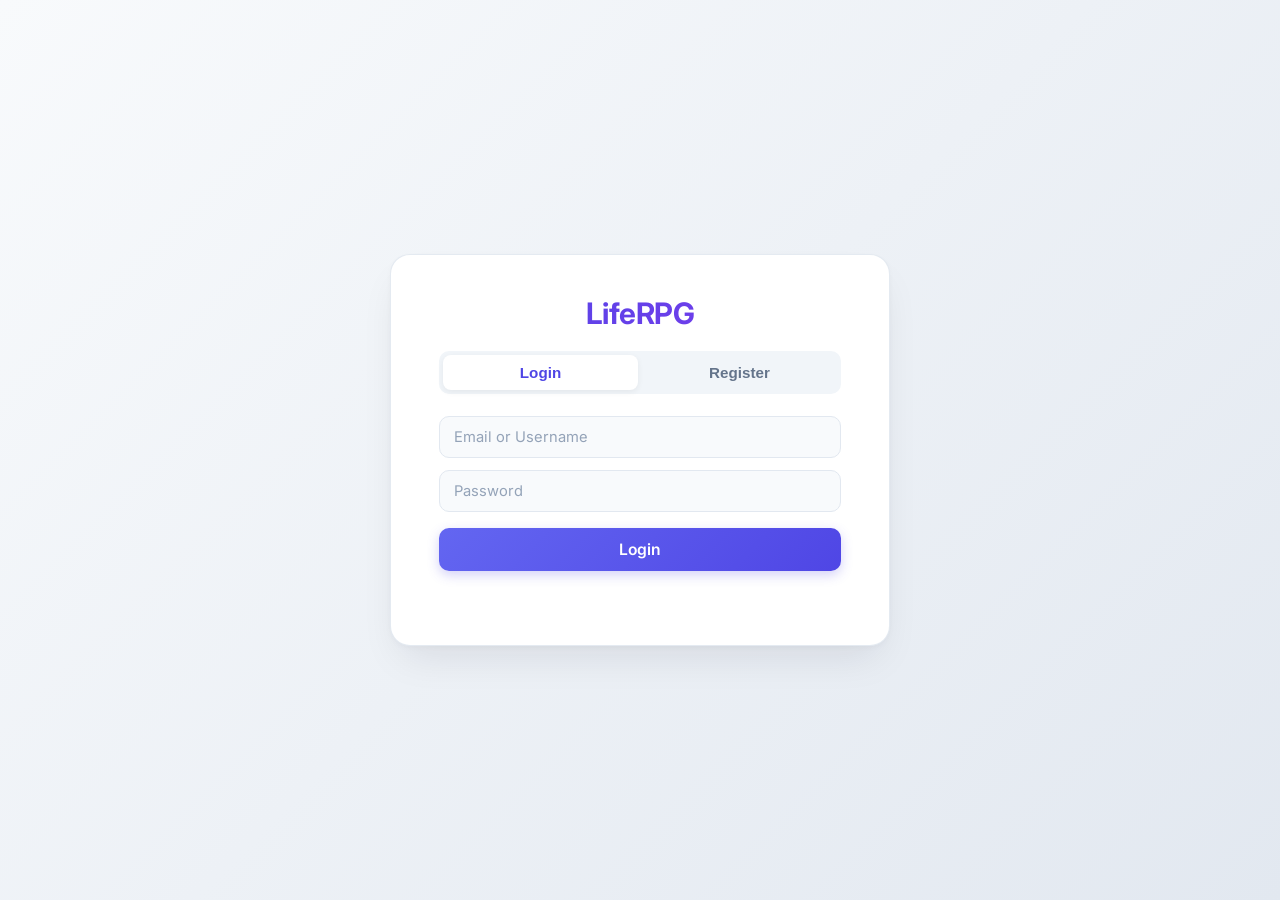
==== static/index.html @ f90c0698 "feat(auth): Complete LifeRPG Auth & Backend Foundation Initial commit of the authentication and back" ====
<!DOCTYPE html>
<html lang="en">
<head>
    <meta charset="UTF-8">
    <meta name="viewport" content="width=device-width, initial-scale=1.0">
    <title>LifeRPG Auth</title>
    <link rel="preconnect" href="https://fonts.googleapis.com">
    <link rel="preconnect" href="https://fonts.gstatic.com" crossorigin>
    <link href="https://fonts.googleapis.com/css2?family=Inter:wght@400;500;600;700&display=swap" rel="stylesheet">
    <link rel="stylesheet" href="/static/style.css">
</head>
<body>
    <div class="container" id="auth-container">
        <h2>LifeRPG</h2>
        <div class="tabs">
            <button class="active" onclick="switchTab('login')">Login</button>
            <button onclick="switchTab('register')">Register</button>
        </div>

        <form id="login-form" onsubmit="handleLogin(event)">
            <input type="text" id="login-identifier" placeholder="Email or Username" required>
            <input type="password" id="login-password" placeholder="Password" required>
            <button type="submit">Login</button>
            <p id="login-error" class="error"></p>
        </form>

        <form id="register-form" class="hidden" onsubmit="handleRegister(event)">
            <input type="text" id="reg-name" placeholder="Full Name" required>
            <div class="form-row">
                <input type="email" id="reg-email" placeholder="Email" required>
                <div class="input-wrap">
                    <input type="text" id="reg-username" placeholder="Username" required>
                    <div id="username-indicator" class="username-status"></div>
                </div>
            </div>
            <div class="form-row">
                <input type="password" id="reg-password" placeholder="Password" required>
                <input type="password" id="reg-confirm-password" placeholder="Confirm Password" required>
            </div>
            <div id="bitwise-indicator" class="bitwise-status"></div>
            <button type="submit">Register</button>
            <p id="reg-error" class="error"></p>
        </form>
    </div>

    <div class="container hidden" id="app-container">
        <h2>Welcome, <span id="user-display"></span>!</h2>
        <p id="user-details" class="user-subtext"></p>
        <button onclick="logout()">Logout</button>
        
        <div class="data-section">
            <h3>Your Private Items</h3>
            <p class="subtitle">Only you can see this data</p>
            
            <form id="item-form" onsubmit="createItem(event)">
                <input type="text" id="item-title" placeholder="New item title" required>
                <button type="submit">Add Item</button>
            </form>

            <ul id="items-list"></ul>
        </div>
    </div>

    <script src="/static/app.js"></script>
</body>
</html>
---- static/style.css ----
:root {
    --primary: #4f46e5;
    --primary-hover: #4338ca;
    --primary-light: #eef2ff;
    --bg-gradient: linear-gradient(135deg, #f8fafc 0%, #e2e8f0 100%);
    --card-bg: #ffffff;
    --text-main: #0f172a;
    --text-muted: #64748b;
    --border: #e2e8f0;
    --border-focus: #6366f1;
    --success: #10b981;
    --danger: #ef4444;
    --shadow: 0 20px 40px -12px rgba(15, 23, 42, 0.1), 0 2px 6px -1px rgba(15, 23, 42, 0.04);
}

* {
    box-sizing: border-box;
}

body {
    font-family: 'Inter', -apple-system, BlinkMacSystemFont, 'Segoe UI', Roboto, sans-serif;
    background: var(--bg-gradient);
    color: var(--text-main);
    display: flex;
    justify-content: center;
    align-items: center;
    min-height: 100vh;
    margin: 0;
    padding: 24px 16px;
    -webkit-font-smoothing: antialiased;
}

.container {
    background: var(--card-bg);
    padding: 2.5rem 3rem;
    border-radius: 20px;
    box-shadow: var(--shadow);
    border: 1px solid rgba(226, 232, 240, 0.9);
    width: 500px;
    max-width: 96vw;
    text-align: center;
    animation: fadeIn 0.3s ease-out;
}

@keyframes fadeIn {
    from {
        opacity: 0;
        transform: translateY(8px);
    }
    to {
        opacity: 1;
        transform: translateY(0);
    }
}

.hidden {
    display: none !important;
}

h2 {
    margin: 0 0 1.25rem 0;
    font-size: 1.85rem;
    font-weight: 700;
    letter-spacing: -0.5px;
    background: linear-gradient(135deg, #4f46e5 0%, #7c3aed 100%);
    -webkit-background-clip: text;
    -webkit-text-fill-color: transparent;
}

.tabs {
    display: flex;
    background: #f1f5f9;
    padding: 4px;
    border-radius: 10px;
    margin-bottom: 1.35rem;
    gap: 4px;
}

.tabs button {
    flex: 1;
    padding: 9px 0;
    background: transparent;
    border: none;
    border-radius: 8px;
    cursor: pointer;
    font-size: 0.95rem;
    font-weight: 600;
    color: var(--text-muted);
    transition: all 0.2s ease;
}

.tabs button.active {
    background: #ffffff;
    color: var(--primary);
    box-shadow: 0 2px 6px rgba(0, 0, 0, 0.06);
}

form {
    display: flex;
    flex-direction: column;
    gap: 12px;
}

.form-row {
    display: flex;
    gap: 12px;
    align-items: flex-start;
}

.form-row input {
    flex: 1;
    min-width: 0;
}

.input-wrap {
    flex: 1;
    min-width: 0;
    display: flex;
    flex-direction: column;
}

input {
    width: 100%;
    padding: 11px 14px;
    border: 1.5px solid var(--border);
    border-radius: 10px;
    font-size: 0.92rem;
    font-family: inherit;
    background: #f8fafc;
    color: var(--text-main);
    transition: all 0.2s ease;
}

input:focus {
    background: #ffffff;
    border-color: var(--border-focus);
    box-shadow: 0 0 0 3.5px rgba(99, 102, 241, 0.15);
    outline: none;
}

input::placeholder {
    color: #94a3b8;
}

.bitwise-status, .username-status {
    font-size: 0.8rem;
    min-height: 18px;
    margin-top: 2px;
    margin-bottom: 2px;
    text-align: left;
    font-weight: 500;
    padding-left: 2px;
    transition: color 0.2s ease;
}

.bitwise-status.match, .username-status.available {
    color: var(--success);
}

.bitwise-status.mismatch, .username-status.taken {
    color: var(--danger);
}

button[type="submit"] {
    width: 100%;
    padding: 12px;
    background: linear-gradient(135deg, #6366f1 0%, #4f46e5 100%);
    color: #ffffff;
    border: none;
    border-radius: 10px;
    cursor: pointer;
    font-size: 0.98rem;
    font-weight: 600;
    font-family: inherit;
    margin-top: 4px;
    transition: all 0.2s ease;
    box-shadow: 0 4px 12px rgba(79, 70, 229, 0.25);
}

button[type="submit"]:hover {
    background: linear-gradient(135deg, #4f46e5 0%, #4338ca 100%);
    transform: translateY(-1px);
    box-shadow: 0 6px 16px rgba(79, 70, 229, 0.35);
}

button[type="submit"]:active {
    transform: translateY(0);
}

button[onclick="logout()"] {
    width: 100%;
    padding: 10px;
    background: #f1f5f9;
    color: #475569;
    border: none;
    border-radius: 10px;
    cursor: pointer;
    font-size: 0.9rem;
    font-weight: 600;
    font-family: inherit;
    transition: all 0.2s ease;
}

button[onclick="logout()"]:hover {
    background: #e2e8f0;
    color: var(--text-main);
}

.error {
    color: var(--danger);
    font-size: 0.85rem;
    font-weight: 500;
    margin: 4px 0 0 0;
    min-height: 18px;
}

.user-subtext {
    font-size: 0.85rem;
    color: var(--text-muted);
    margin-top: -6px;
    margin-bottom: 1rem;
}

.data-section {
    margin-top: 1.5rem;
    text-align: left;
    border-top: 1px solid var(--border);
    padding-top: 1.25rem;
}

.data-section h3 {
    margin: 0 0 4px 0;
    font-size: 1.05rem;
    font-weight: 600;
    color: var(--text-main);
}

.subtitle {
    font-size: 0.8rem;
    color: var(--text-muted);
    margin: 0 0 14px 0;
}

#item-form {
    display: flex;
    flex-direction: row;
    gap: 8px;
    margin-bottom: 12px;
}

#item-form input {
    flex: 1;
}

#item-form button {
    width: auto;
    padding: 10px 16px;
    margin-top: 0;
    white-space: nowrap;
}

ul {
    list-style-type: none;
    padding: 0;
    margin: 0;
    display: flex;
    flex-direction: column;
    gap: 8px;
    max-height: 220px;
    overflow-y: auto;
}

li {
    background: #f8fafc;
    padding: 10px 14px;
    border-radius: 8px;
    border: 1px solid var(--border);
    border-left: 3px solid var(--primary);
    font-size: 0.9rem;
    font-weight: 500;
    color: var(--text-main);
    display: flex;
    align-items: center;
    transition: background 0.15s ease;
}

li:hover {
    background: #f1f5f9;
}
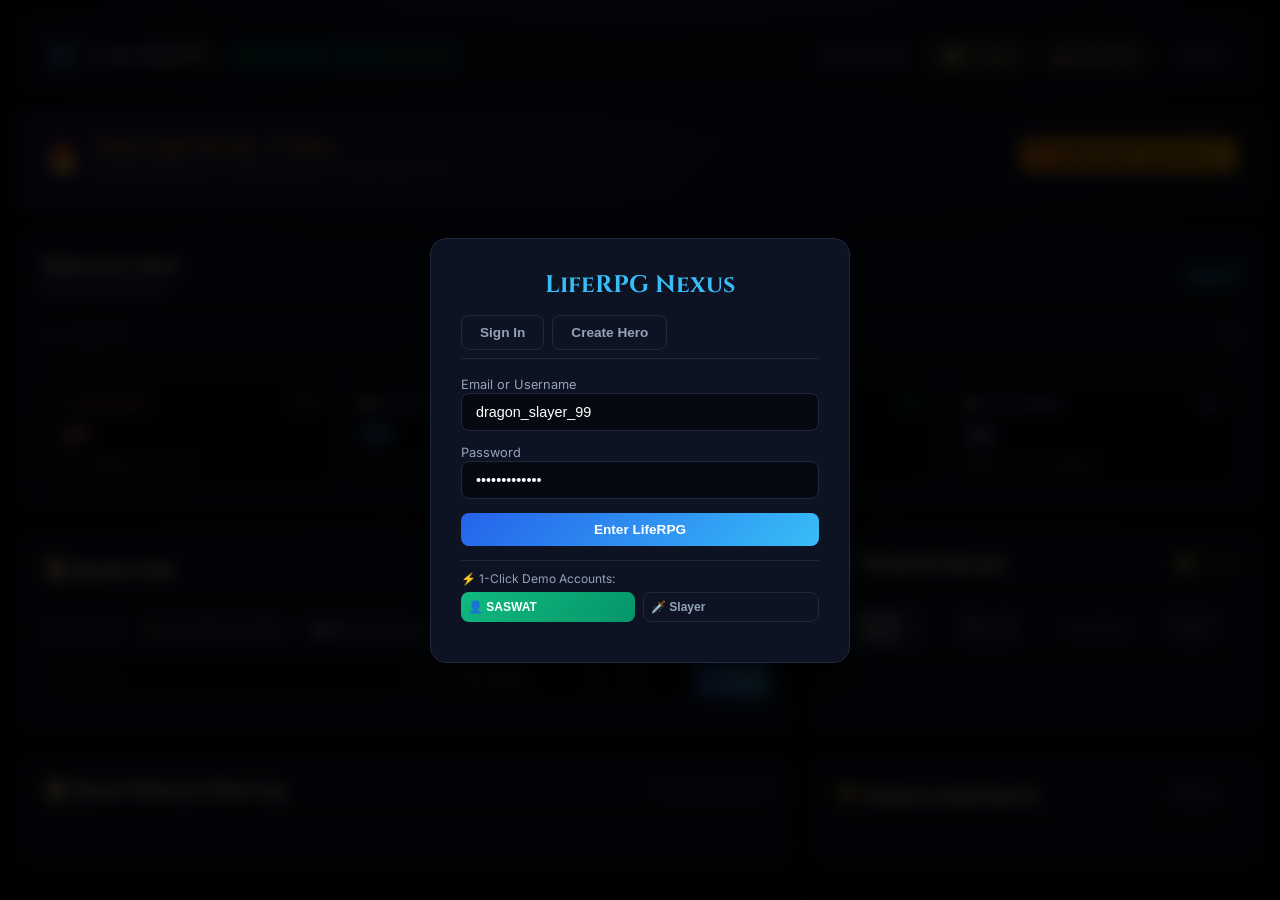
==== commit fbea8203: "fix(frontend): connect unified LifeRPG frontend to backend on root route" ====
--- a/static/index.html
+++ b/static/index.html
@@ -3,64 +3,1490 @@
 <head>
     <meta charset="UTF-8">
     <meta name="viewport" content="width=device-width, initial-scale=1.0">
-    <title>LifeRPG Auth</title>
+    <title>LifeRPG — Virtual Progression & Real-World RPG</title>
     <link rel="preconnect" href="https://fonts.googleapis.com">
     <link rel="preconnect" href="https://fonts.gstatic.com" crossorigin>
-    <link href="https://fonts.googleapis.com/css2?family=Inter:wght@400;500;600;700&display=swap" rel="stylesheet">
-    <link rel="stylesheet" href="/static/style.css">
+    <link href="https://fonts.googleapis.com/css2?family=Cinzel:wght@700;900&family=Inter:wght@400;500;600;700&family=JetBrains+Mono:wght@400;600;700&display=swap" rel="stylesheet">
+    <style>
+        :root {
+            --bg-base: #060911;
+            --bg-card: #0d1322;
+            --bg-card-hover: #131b30;
+            --border-color: #1e293b;
+            --border-highlight: #38bdf8;
+            --text-main: #f8fafc;
+            --text-muted: #94a3b8;
+            --gold: #f59e0b;
+            --gold-glow: rgba(245, 158, 11, 0.35);
+            --xp-blue: #0ea5e9;
+            --xp-glow: rgba(14, 165, 233, 0.35);
+            --str-red: #f43f5e;
+            --know-blue: #3b82f6;
+            --vit-green: #10b981;
+            --will-purple: #a855f7;
+            --font-main: 'Inter', sans-serif;
+            --font-title: 'Cinzel', serif;
+            --font-mono: 'JetBrains Mono', monospace;
+        }
+
+        * { box-sizing: border-box; margin: 0; padding: 0; }
+
+        body {
+            background: radial-gradient(circle at 50% 0%, #1e1b4b 0%, var(--bg-base) 70%);
+            color: var(--text-main);
+            font-family: var(--font-main);
+            min-height: 100vh;
+            padding: 20px;
+            overflow-x: hidden;
+        }
+
+        canvas#confetti-canvas {
+            position: fixed;
+            top: 0;
+            left: 0;
+            width: 100vw;
+            height: 100vh;
+            pointer-events: none;
+            z-index: 9999;
+        }
+
+        .container {
+            max-width: 1240px;
+            margin: 0 auto;
+            display: flex;
+            flex-direction: column;
+            gap: 20px;
+        }
+
+        /* Top Header */
+        header {
+            display: flex;
+            justify-content: space-between;
+            align-items: center;
+            background: rgba(13, 19, 34, 0.85);
+            backdrop-filter: blur(16px);
+            border: 1px solid var(--border-color);
+            padding: 16px 24px;
+            border-radius: 16px;
+            box-shadow: 0 8px 32px rgba(0,0,0,0.5);
+        }
+
+        .brand {
+            display: flex;
+            align-items: center;
+            gap: 14px;
+        }
+
+        .brand h1 {
+            font-family: var(--font-title);
+            font-size: 1.7rem;
+            background: linear-gradient(135deg, #38bdf8, #c084fc, #f59e0b);
+            -webkit-background-clip: text;
+            -webkit-text-fill-color: transparent;
+            letter-spacing: 1.5px;
+        }
+
+        .sys-badge {
+            display: inline-flex;
+            align-items: center;
+            gap: 6px;
+            background: rgba(16, 185, 129, 0.12);
+            color: var(--vit-green);
+            border: 1px solid rgba(16, 185, 129, 0.35);
+            padding: 4px 10px;
+            border-radius: 999px;
+            font-size: 0.75rem;
+            font-family: var(--font-mono);
+        }
+
+        .dot {
+            width: 8px;
+            height: 8px;
+            background: var(--vit-green);
+            border-radius: 50%;
+            box-shadow: 0 0 8px var(--vit-green);
+            animation: pulse 2s infinite;
+        }
+
+        @keyframes pulse {
+            0%, 100% { opacity: 1; transform: scale(1); }
+            50% { opacity: 0.5; transform: scale(0.85); }
+        }
+
+        .user-panel {
+            display: flex;
+            align-items: center;
+            gap: 12px;
+        }
+
+        .stat-pill {
+            display: flex;
+            align-items: center;
+            gap: 6px;
+            background: #1e293b;
+            padding: 6px 14px;
+            border-radius: 999px;
+            font-size: 0.85rem;
+            font-weight: 700;
+            transition: all 0.2s;
+        }
+
+        .stat-pill.gold { color: var(--gold); border: 1px solid var(--gold-glow); box-shadow: 0 0 10px var(--gold-glow); }
+        .stat-pill.streak { color: #fb923c; border: 1px solid rgba(251, 146, 60, 0.3); }
+
+        .btn {
+            background: linear-gradient(135deg, #2563eb, #38bdf8);
+            color: #fff;
+            border: none;
+            padding: 9px 18px;
+            border-radius: 8px;
+            font-weight: 600;
+            font-size: 0.85rem;
+            cursor: pointer;
+            transition: all 0.2s cubic-bezier(0.4, 0, 0.2, 1);
+            display: inline-flex;
+            align-items: center;
+            gap: 6px;
+        }
+
+        .btn:hover {
+            transform: translateY(-2px);
+            box-shadow: 0 6px 16px rgba(37, 99, 235, 0.4);
+        }
+
+        .btn:active { transform: translateY(0); }
+
+        .btn-outline {
+            background: transparent;
+            border: 1px solid var(--border-color);
+            color: var(--text-muted);
+        }
+
+        .btn-outline:hover {
+            background: #1e293b;
+            color: var(--text-main);
+        }
+
+        .btn-gold {
+            background: linear-gradient(135deg, #d97706, #f59e0b);
+            color: #000;
+            font-weight: 700;
+        }
+
+        .btn-gold:hover { box-shadow: 0 4px 16px var(--gold-glow); }
+
+        .btn-green { background: linear-gradient(135deg, #059669, #10b981); }
+
+        /* Card System */
+        .card {
+            background: var(--bg-card);
+            border: 1px solid var(--border-color);
+            border-radius: 16px;
+            padding: 22px;
+            box-shadow: 0 10px 30px rgba(0, 0, 0, 0.4);
+        }
+
+        .card-header {
+            display: flex;
+            justify-content: space-between;
+            align-items: center;
+            margin-bottom: 18px;
+            border-bottom: 1px solid rgba(255, 255, 255, 0.06);
+            padding-bottom: 12px;
+        }
+
+        .card-header h2 {
+            font-size: 1.15rem;
+            font-weight: 700;
+            display: flex;
+            align-items: center;
+            gap: 8px;
+        }
+
+        /* Character Attributes Grid */
+        .attr-grid {
+            display: grid;
+            grid-template-columns: repeat(4, 1fr);
+            gap: 12px;
+            margin-top: 14px;
+        }
+
+        @media (max-width: 800px) {
+            .attr-grid { grid-template-columns: repeat(2, 1fr); }
+        }
+
+        .attr-box {
+            background: #060911;
+            border: 1px solid var(--border-color);
+            border-radius: 12px;
+            padding: 14px;
+            display: flex;
+            flex-direction: column;
+            gap: 6px;
+            position: relative;
+            overflow: hidden;
+            transition: all 0.25s ease;
+        }
+
+        .attr-box:hover {
+            transform: translateY(-2px);
+        }
+
+        .attr-box.str { border-color: rgba(244, 63, 94, 0.35); }
+        .attr-box.know { border-color: rgba(59, 130, 246, 0.35); }
+        .attr-box.vit { border-color: rgba(16, 185, 129, 0.35); }
+        .attr-box.will { border-color: rgba(168, 85, 247, 0.35); }
+
+        .attr-box.str:hover { box-shadow: 0 0 16px rgba(244, 63, 94, 0.25); }
+        .attr-box.know:hover { box-shadow: 0 0 16px rgba(59, 130, 246, 0.25); }
+        .attr-box.vit:hover { box-shadow: 0 0 16px rgba(16, 185, 129, 0.25); }
+        .attr-box.will:hover { box-shadow: 0 0 16px rgba(168, 85, 247, 0.25); }
+
+        .attr-label {
+            font-size: 0.75rem;
+            text-transform: uppercase;
+            letter-spacing: 0.8px;
+            font-weight: 700;
+            display: flex;
+            justify-content: space-between;
+        }
+
+        .attr-val {
+            font-size: 1.6rem;
+            font-weight: 800;
+            font-family: var(--font-mono);
+        }
+
+        .attr-sub {
+            font-size: 0.7rem;
+            color: var(--text-muted);
+        }
+
+        /* Hero Progress Bar */
+        .progress-box {
+            display: flex;
+            flex-direction: column;
+            gap: 8px;
+            margin-bottom: 8px;
+        }
+
+        .progress-labels {
+            display: flex;
+            justify-content: space-between;
+            font-size: 0.85rem;
+            color: var(--text-muted);
+            font-family: var(--font-mono);
+        }
+
+        .bar-container {
+            width: 100%;
+            height: 14px;
+            background: #060911;
+            border-radius: 999px;
+            overflow: hidden;
+            border: 1px solid #1e293b;
+        }
+
+        .bar-fill {
+            height: 100%;
+            background: linear-gradient(90deg, #0284c7, #38bdf8, #818cf8);
+            width: 0%;
+            transition: width 0.8s cubic-bezier(0.34, 1.56, 0.64, 1);
+            box-shadow: 0 0 14px var(--xp-glow);
+        }
+
+        /* Layout Grid */
+        .grid-main {
+            display: grid;
+            grid-template-columns: 1.9fr 1.1fr;
+            gap: 20px;
+        }
+
+        @media (max-width: 900px) {
+            .grid-main { grid-template-columns: 1fr; }
+        }
+
+        /* Presets row */
+        .presets-row {
+            display: flex;
+            flex-wrap: wrap;
+            gap: 8px;
+            margin-bottom: 14px;
+        }
+
+        .preset-btn {
+            background: #111a2e;
+            border: 1px solid var(--border-color);
+            color: #cbd5e1;
+            padding: 5px 12px;
+            border-radius: 6px;
+            font-size: 0.75rem;
+            cursor: pointer;
+            transition: all 0.2s;
+        }
+
+        .preset-btn:hover {
+            background: #1e293b;
+            border-color: var(--border-highlight);
+            color: #fff;
+        }
+
+        /* Quests Form */
+        .quest-form {
+            display: flex;
+            gap: 8px;
+            margin-bottom: 16px;
+        }
+
+        .input-dark {
+            background: #060911;
+            border: 1px solid var(--border-color);
+            color: #fff;
+            padding: 10px 14px;
+            border-radius: 8px;
+            font-size: 0.9rem;
+            outline: none;
+            flex: 1;
+        }
+
+        .input-dark:focus {
+            border-color: var(--border-highlight);
+        }
+
+        .select-dark {
+            background: #060911;
+            border: 1px solid var(--border-color);
+            color: #fff;
+            padding: 10px 12px;
+            border-radius: 8px;
+            font-size: 0.85rem;
+            outline: none;
+            cursor: pointer;
+        }
+
+        /* Quests List */
+        .quest-list {
+            display: flex;
+            flex-direction: column;
+            gap: 10px;
+            max-height: 440px;
+            overflow-y: auto;
+            padding-right: 4px;
+        }
+
+        .quest-item {
+            background: #060911;
+            border: 1px solid var(--border-color);
+            padding: 14px 16px;
+            border-radius: 12px;
+            display: flex;
+            justify-content: space-between;
+            align-items: center;
+            transition: all 0.25s cubic-bezier(0.4, 0, 0.2, 1);
+        }
+
+        .quest-item:hover {
+            border-color: #334155;
+            background: #0c1222;
+            transform: translateX(3px);
+        }
+
+        .quest-item.completed {
+            opacity: 0.55;
+            border-color: rgba(16, 185, 129, 0.2);
+            background: rgba(16, 185, 129, 0.03);
+        }
+
+        .tag-pill {
+            font-size: 0.7rem;
+            font-weight: 700;
+            padding: 2px 8px;
+            border-radius: 4px;
+            text-transform: uppercase;
+        }
+
+        .tag-strength { background: rgba(244, 63, 94, 0.15); color: #fb7185; }
+        .tag-knowledge { background: rgba(59, 130, 246, 0.15); color: #60a5fa; }
+        .tag-vitality { background: rgba(16, 185, 129, 0.15); color: #34d399; }
+        .tag-willpower { background: rgba(168, 85, 247, 0.15); color: #c084fc; }
+
+        /* Shop & Rewards Tabs */
+        .subtabs {
+            display: flex;
+            gap: 8px;
+            margin-bottom: 14px;
+            border-bottom: 1px solid var(--border-color);
+            padding-bottom: 8px;
+        }
+
+        .subtab-btn {
+            background: transparent;
+            border: none;
+            color: var(--text-muted);
+            padding: 6px 12px;
+            font-weight: 600;
+            font-size: 0.85rem;
+            cursor: pointer;
+            border-radius: 6px;
+        }
+
+        .subtab-btn.active {
+            background: #1e293b;
+            color: #fff;
+        }
+
+        /* Shop Grid */
+        .shop-grid {
+            display: grid;
+            grid-template-columns: repeat(auto-fill, minmax(170px, 1fr));
+            gap: 12px;
+            max-height: 380px;
+            overflow-y: auto;
+        }
+
+        .shop-card {
+            background: #060911;
+            border: 1px solid var(--border-color);
+            border-radius: 12px;
+            padding: 12px;
+            display: flex;
+            flex-direction: column;
+            justify-content: space-between;
+            gap: 8px;
+            transition: all 0.2s;
+        }
+
+        .shop-card:hover { border-color: var(--gold); }
+
+        /* Celebration Modal */
+        .celeb-overlay {
+            position: fixed;
+            top: 0;
+            left: 0;
+            width: 100%;
+            height: 100%;
+            background: rgba(0, 0, 0, 0.85);
+            backdrop-filter: blur(10px);
+            display: flex;
+            justify-content: center;
+            align-items: center;
+            z-index: 10000;
+            animation: fadeIn 0.25s ease-out;
+        }
+
+        @keyframes fadeIn { from { opacity: 0; } to { opacity: 1; } }
+
+        .celeb-box {
+            background: linear-gradient(145deg, #0d1322, #18223c);
+            border: 2px solid var(--border-highlight);
+            border-radius: 20px;
+            width: 90%;
+            max-width: 440px;
+            padding: 30px;
+            text-align: center;
+            box-shadow: 0 0 50px rgba(56, 189, 248, 0.35);
+            animation: scaleUp 0.3s cubic-bezier(0.34, 1.56, 0.64, 1);
+        }
+
+        @keyframes scaleUp { from { transform: scale(0.85); opacity: 0; } to { transform: scale(1); opacity: 1; } }
+
+        .celeb-icon { font-size: 3.5rem; margin-bottom: 10px; }
+        .celeb-title { font-family: var(--font-title); font-size: 1.5rem; color: #38bdf8; margin-bottom: 6px; }
+
+        .reward-chips {
+            display: flex;
+            justify-content: center;
+            gap: 10px;
+            margin: 16px 0;
+        }
+
+        .reward-chip {
+            background: #060911;
+            border: 1px solid var(--border-color);
+            padding: 8px 14px;
+            border-radius: 8px;
+            font-weight: 700;
+            font-size: 0.9rem;
+        }
+
+        /* Auth Modal */
+        .auth-overlay {
+            position: fixed;
+            top: 0;
+            left: 0;
+            width: 100%;
+            height: 100%;
+            background: rgba(0, 0, 0, 0.85);
+            backdrop-filter: blur(8px);
+            display: flex;
+            justify-content: center;
+            align-items: center;
+            z-index: 999;
+        }
+
+        .auth-box {
+            background: var(--bg-card);
+            border: 1px solid var(--border-color);
+            border-radius: 16px;
+            width: 100%;
+            max-width: 420px;
+            padding: 30px;
+            box-shadow: 0 20px 40px rgba(0,0,0,0.6);
+        }
+
+        .hidden { display: none !important; }
+    </style>
 </head>
 <body>
-    <div class="container" id="auth-container">
-        <h2>LifeRPG</h2>
-        <div class="tabs">
-            <button class="active" onclick="switchTab('login')">Login</button>
-            <button onclick="switchTab('register')">Register</button>
-        </div>
-
-        <form id="login-form" onsubmit="handleLogin(event)">
-            <input type="text" id="login-identifier" placeholder="Email or Username" required>
-            <input type="password" id="login-password" placeholder="Password" required>
-            <button type="submit">Login</button>
-            <p id="login-error" class="error"></p>
-        </form>
-
-        <form id="register-form" class="hidden" onsubmit="handleRegister(event)">
-            <input type="text" id="reg-name" placeholder="Full Name" required>
-            <div class="form-row">
-                <input type="email" id="reg-email" placeholder="Email" required>
-                <div class="input-wrap">
-                    <input type="text" id="reg-username" placeholder="Username" required>
-                    <div id="username-indicator" class="username-status"></div>
-                </div>
+    <canvas id="confetti-canvas"></canvas>
+
+    <!-- Celebration Modal -->
+    <div id="celeb-modal" class="celeb-overlay hidden">
+        <div class="celeb-box">
+            <div class="celeb-icon" id="celeb-icon">⚔️</div>
+            <div class="celeb-title" id="celeb-title">Quest Claimed!</div>
+            <p id="celeb-desc" style="color: var(--text-muted); font-size: 0.9rem;">Real-world action translated to virtual power.</p>
+
+            <div class="reward-chips">
+                <div class="reward-chip" style="color: #38bdf8;" id="celeb-xp">+120 XP</div>
+                <div class="reward-chip" style="color: var(--gold);" id="celeb-coins">+60 Gold</div>
+                <div class="reward-chip" id="celeb-attr" style="color: #fb7185;">+4 STR</div>
             </div>
-            <div class="form-row">
-                <input type="password" id="reg-password" placeholder="Password" required>
-                <input type="password" id="reg-confirm-password" placeholder="Confirm Password" required>
+
+            <div id="celeb-level-up" class="hidden" style="background: rgba(245, 158, 11, 0.15); border: 1px solid var(--gold); border-radius: 10px; padding: 10px; margin-bottom: 16px; color: var(--gold); font-weight: 700;">
+                🎉 LEVEL UP! You reached Level <span id="celeb-lvl-num">2</span>!
             </div>
-            <div id="bitwise-indicator" class="bitwise-status"></div>
-            <button type="submit">Register</button>
-            <p id="reg-error" class="error"></p>
-        </form>
-    </div>
-
-    <div class="container hidden" id="app-container">
-        <h2>Welcome, <span id="user-display"></span>!</h2>
-        <p id="user-details" class="user-subtext"></p>
-        <button onclick="logout()">Logout</button>
-        
-        <div class="data-section">
-            <h3>Your Private Items</h3>
-            <p class="subtitle">Only you can see this data</p>
-            
-            <form id="item-form" onsubmit="createItem(event)">
-                <input type="text" id="item-title" placeholder="New item title" required>
-                <button type="submit">Add Item</button>
-            </form>
-
-            <ul id="items-list"></ul>
+
+            <button class="btn btn-gold" style="width: 100%; justify-content: center; padding: 12px;" onclick="closeCelebration()">Claim Victory & Continue</button>
         </div>
     </div>
 
-    <script src="/static/app.js"></script>
+    <!-- Auth Modal -->
+    <div id="auth-modal" class="auth-overlay hidden">
+        <div class="auth-box">
+            <h2 style="font-family: var(--font-title); text-align: center; color: #38bdf8; margin-bottom: 14px;">LifeRPG Nexus</h2>
+            <div style="display: flex; gap: 8px; margin-bottom: 14px; border-bottom: 1px solid var(--border-color); padding-bottom: 8px;">
+                <button class="btn btn-outline" id="tab-login-btn" onclick="switchAuthTab('login')">Sign In</button>
+                <button class="btn btn-outline" id="tab-reg-btn" onclick="switchAuthTab('register')">Create Hero</button>
+            </div>
+
+            <!-- Login Form -->
+            <form id="login-form" onsubmit="handleLogin(event)">
+                <div style="margin-bottom: 10px;">
+                    <label style="font-size: 0.8rem; color: var(--text-muted);">Email or Username</label>
+                    <input type="text" id="login-id" class="input-dark" value="dragon_slayer_99" style="width: 100%;" required>
+                </div>
+                <div style="margin-bottom: 14px;">
+                    <label style="font-size: 0.8rem; color: var(--text-muted);">Password</label>
+                    <input type="password" id="login-pass" class="input-dark" value="mypassword123" style="width: 100%;" required>
+                </div>
+                <button type="submit" class="btn" style="width: 100%; justify-content: center;">Enter LifeRPG</button>
+                <div style="margin-top: 14px; border-top: 1px solid var(--border-color); padding-top: 10px;">
+                    <span style="font-size: 0.75rem; color: var(--text-muted); display: block; margin-bottom: 6px;">⚡ 1-Click Demo Accounts:</span>
+                    <div style="display: flex; gap: 8px;">
+                        <button type="button" class="btn" style="flex: 1; font-size: 0.75rem; padding: 7px; background: linear-gradient(135deg, #10b981, #059669);" onclick="quickLogin('SASWAT', 'saswat2307')">👤 SASWAT</button>
+                        <button type="button" class="btn btn-outline" style="flex: 1; font-size: 0.75rem; padding: 7px;" onclick="quickLogin('dragon_slayer_99', 'mypassword123')">🗡️ Slayer</button>
+                    </div>
+                </div>
+            </form>
+
+            <!-- Register Form -->
+            <form id="register-form" class="hidden" onsubmit="handleRegister(event)">
+                <div style="margin-bottom: 8px;">
+                    <label style="font-size: 0.8rem; color: var(--text-muted);">Hero Name</label>
+                    <input type="text" id="reg-name" class="input-dark" placeholder="Vanguard" style="width: 100%;" required>
+                </div>
+                <div style="margin-bottom: 8px;">
+                    <label style="font-size: 0.8rem; color: var(--text-muted);">Email</label>
+                    <input type="email" id="reg-email" class="input-dark" placeholder="hero@liferpg.io" style="width: 100%;" required>
+                </div>
+                <div style="margin-bottom: 8px;">
+                    <label style="font-size: 0.8rem; color: var(--text-muted);">Username</label>
+                    <input type="text" id="reg-username" class="input-dark" placeholder="valkyrie_99" style="width: 100%;" required>
+                </div>
+                <div style="margin-bottom: 8px;">
+                    <label style="font-size: 0.8rem; color: var(--text-muted);">Password</label>
+                    <input type="password" id="reg-password" class="input-dark" style="width: 100%;" required>
+                </div>
+                <div style="margin-bottom: 14px;">
+                    <label style="font-size: 0.8rem; color: var(--text-muted);">Confirm Password</label>
+                    <input type="password" id="reg-confirm" class="input-dark" style="width: 100%;" required>
+                </div>
+                <button type="submit" class="btn btn-green" style="width: 100%; justify-content: center;">Embark on Journey</button>
+            </form>
+            <div id="auth-msg" style="font-size: 0.8rem; text-align: center; color: var(--str-red); margin-top: 10px;"></div>
+        </div>
+    </div>
+
+    <div class="container">
+        <!-- Top Navbar -->
+        <header>
+            <div class="brand">
+                <h1>⚔️ LifeRPG</h1>
+                <div class="sys-badge">
+                    <span class="dot"></span>
+                    <span id="sys-status">PostgreSQL Connected • v1.2</span>
+                </div>
+            </div>
+            <div class="user-panel">
+                <button class="btn btn-outline" style="font-size: 0.75rem; padding: 6px 10px;" id="audio-toggle-btn" onclick="toggleAudio()">🔊 Sound: ON</button>
+                <div class="stat-pill gold">🪙 <span id="user-coins">0</span> Gold</div>
+                <div class="stat-pill streak">🔥 <span id="user-streak">0</span> Streak</div>
+                <button class="btn btn-outline" style="padding: 6px 12px;" onclick="triggerLogout()">Logout</button>
+            </div>
+        </header>
+
+        <!-- Daily Login Streak Banner / Card -->
+        <div class="card" style="background: linear-gradient(135deg, rgba(30, 27, 75, 0.95), rgba(13, 19, 34, 0.98)); border: 1px solid rgba(245, 158, 11, 0.35);">
+            <div style="display: flex; justify-content: space-between; align-items: center; flex-wrap: wrap; gap: 12px; margin-bottom: 12px;">
+                <div style="display: flex; align-items: center; gap: 12px;">
+                    <span style="font-size: 2rem;">🔥</span>
+                    <div>
+                        <h3 style="font-size: 1.15rem; color: #f59e0b; display: flex; align-items: center; gap: 8px;">
+                            Daily Login Streak: <span id="login-streak-count">0</span> Days
+                        </h3>
+                        <span style="font-size: 0.78rem; color: var(--text-muted);">Consecutive check-in multiplier bonus & 7-day jackpot track</span>
+                    </div>
+                </div>
+                <button id="claim-login-btn" class="btn btn-gold" onclick="claimDailyLoginBonus()">
+                    🎁 Claim Daily Login Bonus
+                </button>
+            </div>
+
+            <!-- 7-Day Track Grid -->
+            <div style="display: grid; grid-template-columns: repeat(7, 1fr); gap: 8px;" id="login-streak-track">
+                <!-- Rendered dynamically -->
+            </div>
+        </div>
+
+        <!-- Player Progression & Attribute Sheet -->
+        <div class="card">
+            <div class="card-header">
+                <div>
+                    <h2 id="char-name">Welcome, Hero</h2>
+                    <span id="char-title" style="font-size: 0.85rem; color: #818cf8; font-weight: 700;">Novice Adventurer</span>
+                </div>
+                <div style="text-align: right;">
+                    <span style="font-size: 1.5rem; font-weight: 800; color: #38bdf8;" id="char-level">Lvl 1</span>
+                </div>
+            </div>
+
+            <!-- XP Bar -->
+            <div class="progress-box">
+                <div class="progress-labels">
+                    <span id="xp-text">0 / 100 XP</span>
+                    <span id="xp-pct">0%</span>
+                </div>
+                <div class="bar-container">
+                    <div class="bar-fill" id="xp-bar"></div>
+                </div>
+            </div>
+
+            <!-- Core RPG Attributes -->
+            <div class="attr-grid">
+                <div class="attr-box str">
+                    <div class="attr-label" style="color: #fb7185;">
+                        <span>🏋️ Strength</span>
+                        <span>STR</span>
+                    </div>
+                    <div class="attr-val" id="val-str" style="color: #fb7185;">10</div>
+                    <div class="attr-sub">Gym, weights & workouts</div>
+                </div>
+
+                <div class="attr-box know">
+                    <div class="attr-label" style="color: #60a5fa;">
+                        <span>📖 Knowledge</span>
+                        <span>INT</span>
+                    </div>
+                    <div class="attr-val" id="val-know" style="color: #60a5fa;">10</div>
+                    <div class="attr-sub">Study, books & coding</div>
+                </div>
+
+                <div class="attr-box vit">
+                    <div class="attr-label" style="color: #34d399;">
+                        <span>⚡ Vitality</span>
+                        <span>VIT</span>
+                    </div>
+                    <div class="attr-val" id="val-vit" style="color: #34d399;">10</div>
+                    <div class="attr-sub">Cardio, running & steps</div>
+                </div>
+
+                <div class="attr-box will">
+                    <div class="attr-label" style="color: #c084fc;">
+                        <span>🛡️ Willpower</span>
+                        <span>WIL</span>
+                    </div>
+                    <div class="attr-val" id="val-will" style="color: #c084fc;">10</div>
+                    <div class="attr-sub">Habits, focus & discipline</div>
+                </div>
+            </div>
+        </div>
+
+        <!-- Main Workspace -->
+        <div class="grid-main">
+            <!-- Left: Quests Hub -->
+            <div class="card">
+                <div class="card-header">
+                    <h2>📜 Quests Hub</h2>
+                    <button class="btn btn-outline" style="font-size: 0.75rem;" onclick="loadQuests()">↻ Refresh</button>
+                </div>
+
+                <!-- Quick Presets -->
+                <div class="presets-row">
+                    <span style="font-size: 0.75rem; color: var(--text-muted); align-self: center;">Quick Presets:</span>
+                    <button class="preset-btn" onclick="applyPreset('Gym Heavy Squats & Bench Press', 80, 'strength')">🏋️ Gym Workout (+STR)</button>
+                    <button class="preset-btn" onclick="applyPreset('Study Algorithms & 10 Pages Reading', 75, 'knowledge')">📖 Deep Study (+INT)</button>
+                    <button class="preset-btn" onclick="applyPreset('5km Outdoor Run & Hydration', 60, 'vitality')">🏃 5km Cardio (+VIT)</button>
+                    <button class="preset-btn" onclick="applyPreset('20 Min Mindful Meditation & Journaling', 50, 'willpower')">🧘 Habit (+WIL)</button>
+                </div>
+
+                <!-- Quest Form -->
+                <form class="quest-form" onsubmit="createQuest(event)">
+                    <input type="text" id="quest-title" class="input-dark" placeholder="Task title..." required>
+                    <select id="quest-attr" class="select-dark">
+                        <option value="auto">⚡ Auto-Detect</option>
+                        <option value="strength">🏋️ Strength (Gym)</option>
+                        <option value="knowledge">📖 Knowledge (Study)</option>
+                        <option value="vitality">🏃 Vitality (Cardio)</option>
+                        <option value="willpower">🛡️ Willpower (Habits)</option>
+                    </select>
+                    <input type="number" id="quest-xp" class="input-dark" style="max-width: 80px;" value="50" min="10" max="500">
+                    <button type="submit" class="btn">+ Add</button>
+                </form>
+
+                <div class="quest-list" id="quest-items">
+                    <!-- Quests populated here -->
+                </div>
+            </div>
+
+            <!-- Right: Shop & Custom Rewards Bazaar -->
+            <div class="card">
+                <div class="card-header">
+                    <h2>🛒 Rewards Bazaar</h2>
+                    <span style="font-size: 0.8rem; color: var(--gold);" id="side-gold-tag">🪙 0 Gold</span>
+                </div>
+
+                <div class="subtabs">
+                    <button class="subtab-btn active" id="tab-shop-btn" onclick="switchSideTab('shop')">Virtual Shop</button>
+                    <button class="subtab-btn" id="tab-custom-btn" onclick="switchSideTab('custom')">Real-Life Rewards</button>
+                    <button class="subtab-btn" id="tab-inv-btn" onclick="switchSideTab('inv')">Inventory</button>
+                    <button class="subtab-btn" id="tab-items-btn" onclick="switchSideTab('items')">Private Items</button>
+                </div>
+
+                <!-- Virtual Shop Content -->
+                <div id="side-shop">
+                    <div class="shop-grid" id="shop-items"></div>
+                </div>
+
+                <!-- Custom Real-Life Rewards Content -->
+                <div id="side-custom" class="hidden">
+                    <form onsubmit="createCustomReward(event)" style="display: flex; gap: 6px; margin-bottom: 12px;">
+                        <input type="text" id="cust-title" class="input-dark" placeholder="e.g. Cheat Day Pizza..." required>
+                        <input type="number" id="cust-cost" class="input-dark" style="max-width: 80px;" placeholder="Cost" value="80" min="10">
+                        <button type="submit" class="btn btn-gold">+ Add</button>
+                    </form>
+                    <div id="custom-rewards-list" style="display: flex; flex-direction: column; gap: 8px; max-height: 280px; overflow-y: auto;"></div>
+                </div>
+
+                <!-- Player Inventory Content -->
+                <div id="side-inv" class="hidden">
+                    <div id="inv-items" style="display: flex; flex-direction: column; gap: 8px; max-height: 320px; overflow-y: auto;"></div>
+                </div>
+
+                <!-- Legacy Private Items Content -->
+                <div id="side-items" class="hidden">
+                    <form onsubmit="createLegacyItem(event)" style="display: flex; gap: 6px; margin-bottom: 12px;">
+                        <input type="text" id="legacy-item-title" class="input-dark" placeholder="New private item title..." required>
+                        <button type="submit" class="btn">+ Add</button>
+                    </form>
+                    <div id="legacy-items-list" style="display: flex; flex-direction: column; gap: 8px; max-height: 280px; overflow-y: auto;"></div>
+                </div>
+            </div>
+        </div>
+
+        <!-- Historical Audit Log & Global Leaderboard -->
+        <div class="grid-main">
+            <!-- Completed Quest Audit History -->
+            <div class="card">
+                <div class="card-header">
+                    <h2>📜 Quest History & Stat Log</h2>
+                    <span style="font-size: 0.75rem; color: var(--text-muted);">Immutable audit trail</span>
+                </div>
+                <div id="history-list" style="display: flex; flex-direction: column; gap: 8px; max-height: 240px; overflow-y: auto;">
+                    <!-- History log items here -->
+                </div>
+            </div>
+
+            <!-- Global Leaderboard -->
+            <div class="card">
+                <div class="card-header">
+                    <h2>🏆 Global Leaderboard</h2>
+                    <button class="btn btn-outline" style="font-size: 0.75rem;" onclick="loadLeaderboard()">Refresh</button>
+                </div>
+                <div id="lead-list" style="display: flex; flex-direction: column; gap: 8px;">
+                    <!-- Leaderboard entries here -->
+                </div>
+            </div>
+        </div>
+    </div>
+
+    <script>
+        const API_BASE = '';
+        let audioEnabled = true;
+
+        /* Web Audio API Sound Synthesizer */
+        const audioCtx = new (window.AudioContext || window.webkitAudioContext)();
+
+        function playSound(frequencies, durations, type = 'sine') {
+            if (!audioEnabled || audioCtx.state === 'suspended') {
+                audioCtx.resume();
+            }
+            if (!audioEnabled) return;
+
+            let startTime = audioCtx.currentTime;
+            frequencies.forEach((freq, i) => {
+                const osc = audioCtx.createOscillator();
+                const gain = audioCtx.createGain();
+                osc.type = type;
+                osc.frequency.setValueAtTime(freq, startTime);
+                gain.gain.setValueAtTime(0.12, startTime);
+                gain.gain.exponentialRampToValueAtTime(0.001, startTime + durations[i]);
+                osc.connect(gain);
+                gain.connect(audioCtx.destination);
+                osc.start(startTime);
+                osc.stop(startTime + durations[i]);
+                startTime += durations[i] * 0.8;
+            });
+        }
+
+        function playChime() { playSound([523.25, 659.25, 783.99, 1046.50], [0.1, 0.1, 0.12, 0.25]); }
+        function playCoinSound() { playSound([987.77, 1318.51], [0.08, 0.18], 'triangle'); }
+        function playLevelUp() { playSound([440, 554.37, 659.25, 880, 1108.73], [0.12, 0.12, 0.12, 0.18, 0.4], 'triangle'); }
+
+        function toggleAudio() {
+            audioEnabled = !audioEnabled;
+            document.getElementById('audio-toggle-btn').textContent = audioEnabled ? '🔊 Sound: ON' : '🔇 Sound: OFF';
+        }
+
+        /* Canvas Particle Confetti */
+        const canvas = document.getElementById('confetti-canvas');
+        const ctx = canvas.getContext('2d');
+        let particles = [];
+
+        function resizeCanvas() {
+            canvas.width = window.innerWidth;
+            canvas.height = window.innerHeight;
+        }
+        window.addEventListener('resize', resizeCanvas);
+        resizeCanvas();
+
+        function spawnConfetti(x, y, count = 60) {
+            const colors = ['#38bdf8', '#f59e0b', '#f43f5e', '#10b981', '#a855f7', '#fff'];
+            for (let i = 0; i < count; i++) {
+                particles.push({
+                    x: x || window.innerWidth / 2,
+                    y: y || window.innerHeight / 2,
+                    vx: (Math.random() - 0.5) * 14,
+                    vy: (Math.random() - 0.7) * 16,
+                    color: colors[Math.floor(Math.random() * colors.length)],
+                    size: Math.random() * 8 + 4,
+                    alpha: 1,
+                    rotation: Math.random() * 360,
+                    vRot: (Math.random() - 0.5) * 10
+                });
+            }
+        }
+
+        function renderParticles() {
+            ctx.clearRect(0, 0, canvas.width, canvas.height);
+            particles.forEach((p, idx) => {
+                p.x += p.vx;
+                p.y += p.vy;
+                p.vy += 0.35; // gravity
+                p.alpha -= 0.012;
+                p.rotation += p.vRot;
+
+                ctx.save();
+                ctx.translate(p.x, p.y);
+                ctx.rotate((p.rotation * Math.PI) / 180);
+                ctx.fillStyle = p.color;
+                ctx.globalAlpha = Math.max(0, p.alpha);
+                ctx.fillRect(-p.size / 2, -p.size / 2, p.size, p.size);
+                ctx.restore();
+
+                if (p.alpha <= 0) particles.splice(idx, 1);
+            });
+            requestAnimationFrame(renderParticles);
+        }
+        requestAnimationFrame(renderParticles);
+
+        /* API Call Utility */
+        async function api(endpoint, options = {}) {
+            const res = await fetch(API_BASE + endpoint, { credentials: 'include', ...options });
+            if (res.status === 401 && !endpoint.includes('/login') && !endpoint.includes('/refresh')) {
+                const rRes = await fetch(API_BASE + '/refresh', { method: 'POST', credentials: 'include' });
+                if (rRes.ok) return api(endpoint, options);
+                showAuthModal();
+            }
+            return res;
+        }
+
+        /* Preset applicator */
+        function applyPreset(title, xp, attr) {
+            document.getElementById('quest-title').value = title;
+            document.getElementById('quest-xp').value = xp;
+            document.getElementById('quest-attr').value = attr;
+        }
+
+        /* Celebration Modal Controls */
+        function triggerCelebration(claimData) {
+            document.getElementById('celeb-modal').classList.remove('hidden');
+            document.getElementById('celeb-xp').textContent = `+${claimData.total_xp_awarded} XP`;
+            document.getElementById('celeb-coins').textContent = `+${claimData.coins_awarded} Gold`;
+
+            const attrChip = document.getElementById('celeb-attr');
+            const attrTag = claimData.attribute_type.toUpperCase();
+            attrChip.textContent = `+${claimData.attribute_gain} ${attrTag.slice(0, 3)}`;
+
+            if (claimData.attribute_type === 'strength') {
+                attrChip.style.color = '#fb7185';
+                document.getElementById('celeb-icon').textContent = '🏋️';
+            } else if (claimData.attribute_type === 'knowledge') {
+                attrChip.style.color = '#60a5fa';
+                document.getElementById('celeb-icon').textContent = '📖';
+            } else if (claimData.attribute_type === 'vitality') {
+                attrChip.style.color = '#34d399';
+                document.getElementById('celeb-icon').textContent = '🏃';
+            } else {
+                attrChip.style.color = '#c084fc';
+                document.getElementById('celeb-icon').textContent = '🛡️';
+            }
+
+            const lvlBox = document.getElementById('celeb-level-up');
+            if (claimData.leveled_up) {
+                lvlBox.classList.remove('hidden');
+                document.getElementById('celeb-lvl-num').textContent = claimData.new_level;
+                playLevelUp();
+            } else {
+                lvlBox.classList.add('hidden');
+                playChime();
+            }
+
+            spawnConfetti(window.innerWidth / 2, window.innerHeight / 2, 80);
+        }
+
+        function closeCelebration() {
+            document.getElementById('celeb-modal').classList.add('hidden');
+        }
+
+        /* Auth Handling */
+        function showAuthModal() { document.getElementById('auth-modal').classList.remove('hidden'); }
+        function hideAuthModal() { document.getElementById('auth-modal').classList.add('hidden'); }
+
+        function switchAuthTab(tab) {
+            const loginBtn = document.getElementById('tab-login-btn');
+            const regBtn = document.getElementById('tab-reg-btn');
+            const loginForm = document.getElementById('login-form');
+            const regForm = document.getElementById('register-form');
+
+            if (tab === 'login') {
+                loginBtn.classList.remove('btn-outline');
+                loginBtn.classList.add('btn');
+                regBtn.classList.add('btn-outline');
+                regBtn.classList.remove('btn');
+                loginForm.classList.remove('hidden');
+                regForm.classList.add('hidden');
+            } else {
+                regBtn.classList.remove('btn-outline');
+                regBtn.classList.add('btn');
+                loginBtn.classList.add('btn-outline');
+                loginBtn.classList.remove('btn');
+                loginForm.classList.add('hidden');
+                regForm.classList.remove('hidden');
+            }
+        }
+
+        async function handleLogin(e) {
+            e.preventDefault();
+            const body = new URLSearchParams();
+            body.append('username', document.getElementById('login-id').value);
+            body.append('password', document.getElementById('login-pass').value);
+
+            const res = await api('/login', {
+                method: 'POST',
+                headers: { 'Content-Type': 'application/x-www-form-urlencoded' },
+                body: body
+            });
+
+            if (res.ok) {
+                hideAuthModal();
+                initApp();
+            } else {
+                const err = await res.json();
+                document.getElementById('auth-msg').textContent = err.detail || 'Login failed';
+            }
+        }
+
+        async function handleRegister(e) {
+            e.preventDefault();
+            const res = await api('/register', {
+                method: 'POST',
+                headers: { 'Content-Type': 'application/json' },
+                body: JSON.stringify({
+                    name: document.getElementById('reg-name').value,
+                    email: document.getElementById('reg-email').value,
+                    username: document.getElementById('reg-username').value,
+                    password: document.getElementById('reg-password').value,
+                    confirm_password: document.getElementById('reg-confirm').value
+                })
+            });
+
+            if (res.ok) {
+                alert('Account forged! Please sign in.');
+                switchAuthTab('login');
+            } else {
+                const err = await res.json();
+                document.getElementById('auth-msg').textContent = err.detail || 'Registration failed';
+            }
+        }
+
+        async function triggerLogout() {
+            await api('/logout', { method: 'POST' });
+            showAuthModal();
+        }
+
+        /* Profile & Attributes */
+        async function loadProfile() {
+            const res = await api('/api/profile');
+            if (!res.ok) return;
+            const p = await res.json();
+
+            document.getElementById('char-name').textContent = p.name || p.username;
+            document.getElementById('char-title').textContent = p.rank_title;
+            document.getElementById('char-level').textContent = `Lvl ${p.level}`;
+            document.getElementById('user-coins').textContent = p.coins;
+            document.getElementById('side-gold-tag').textContent = `🪙 ${p.coins} Gold`;
+            document.getElementById('user-streak').textContent = p.streak;
+
+            document.getElementById('xp-text').textContent = `${p.xp} / ${p.next_level_xp} XP`;
+            document.getElementById('xp-pct').textContent = `${p.progress_pct}%`;
+            document.getElementById('xp-bar').style.width = `${p.progress_pct}%`;
+
+            document.getElementById('val-str').textContent = p.strength;
+            document.getElementById('val-know').textContent = p.knowledge;
+            document.getElementById('val-vit').textContent = p.vitality;
+            document.getElementById('val-will').textContent = p.willpower;
+
+            renderLoginStreakTrack(p.login_streak, p.daily_login_claimed_today);
+        }
+
+        /* Daily Login Streak System */
+        function renderLoginStreakTrack(streak, claimedToday) {
+            document.getElementById('login-streak-count').textContent = streak || 0;
+            const btn = document.getElementById('claim-login-btn');
+            if (claimedToday) {
+                btn.disabled = true;
+                btn.style.opacity = '0.5';
+                btn.style.cursor = 'not-allowed';
+                btn.textContent = '✓ Claimed Today';
+            } else {
+                btn.disabled = false;
+                btn.style.opacity = '1';
+                btn.style.cursor = 'pointer';
+                btn.textContent = '🎁 Claim Daily Login Bonus';
+            }
+
+            const track = document.getElementById('login-streak-track');
+            track.innerHTML = '';
+            const cycleDay = streak > 0 ? (((streak - 1) % 7) + 1) : 0;
+            const daysData = [
+                { day: 1, xp: 25, coins: 15 },
+                { day: 2, xp: 35, coins: 20 },
+                { day: 3, xp: 50, coins: 30 },
+                { day: 4, xp: 70, coins: 45 },
+                { day: 5, xp: 95, coins: 60 },
+                { day: 6, xp: 125, coins: 80 },
+                { day: 7, xp: 250, coins: 150, jackpot: true },
+            ];
+
+            daysData.forEach(d => {
+                const isPast = d.day < cycleDay || (d.day === cycleDay && claimedToday);
+                const isCurrent = d.day === (claimedToday ? (cycleDay % 7) + 1 : cycleDay || 1);
+                const box = document.createElement('div');
+                box.style.cssText = `
+                    background: ${isPast ? 'rgba(16, 185, 129, 0.12)' : (isCurrent ? 'rgba(245, 158, 11, 0.15)' : '#060911')};
+                    border: 1px solid ${isPast ? '#10b981' : (isCurrent ? '#f59e0b' : '#1e293b')};
+                    border-radius: 8px;
+                    padding: 8px 6px;
+                    text-align: center;
+                    font-size: 0.72rem;
+                    display: flex;
+                    flex-direction: column;
+                    gap: 3px;
+                    box-shadow: ${isCurrent ? '0 0 10px rgba(245, 158, 11, 0.25)' : 'none'};
+                `;
+                box.innerHTML = `
+                    <div style="font-weight:700; color: ${isPast ? '#10b981' : (isCurrent ? '#f59e0b' : '#94a3b8')};">
+                        ${isPast ? '✓ ' : ''}Day ${d.day}
+                    </div>
+                    <div style="font-size: 1.1rem;">${d.jackpot ? '👑' : (isPast ? '💎' : '📦')}</div>
+                    <div style="color: var(--gold); font-weight:700;">+${d.coins}🪙</div>
+                    <div style="color: #38bdf8; font-size:0.65rem;">+${d.xp}XP</div>
+                `;
+                track.appendChild(box);
+            });
+        }
+
+        async function claimDailyLoginBonus() {
+            const res = await api('/api/profile/claim-daily-login', { method: 'POST' });
+            if (res.ok) {
+                const data = await res.json();
+                if (data.already_claimed) {
+                    alert(data.message);
+                } else {
+                    playLevelUp();
+                    playCoinSound();
+                    spawnConfetti(window.innerWidth / 2, window.innerHeight * 0.35, 100);
+                    alert(`🎉 ${data.message}`);
+                    loadProfile();
+                }
+            }
+        }
+
+        /* Quests Hub */
+        async function loadQuests() {
+            const res = await api('/quests');
+            if (!res.ok) return;
+            const quests = await res.json();
+            const box = document.getElementById('quest-items');
+            box.innerHTML = '';
+
+            if (quests.length === 0) {
+                box.innerHTML = '<div style="color:#64748b; padding:12px; font-size:0.85rem;">No active quests. Choose a quick preset above!</div>';
+                return;
+            }
+
+            quests.forEach(q => {
+                const item = document.createElement('div');
+                item.className = `quest-item ${q.completed ? 'completed' : ''}`;
+                const titleLower = q.title.toLowerCase();
+                let tagClass = 'tag-willpower';
+                let tagText = 'HABIT';
+                if (titleLower.includes('gym') || titleLower.includes('workout') || titleLower.includes('squat') || titleLower.includes('bench') || titleLower.includes('lift')) {
+                    tagClass = 'tag-strength'; tagText = 'GYM • STR';
+                } else if (titleLower.includes('study') || titleLower.includes('read') || titleLower.includes('code') || titleLower.includes('book')) {
+                    tagClass = 'tag-knowledge'; tagText = 'STUDY • INT';
+                } else if (titleLower.includes('run') || titleLower.includes('walk') || titleLower.includes('cardio')) {
+                    tagClass = 'tag-vitality'; tagText = 'CARDIO • VIT';
+                }
+
+                item.innerHTML = `
+                    <div>
+                        <div style="display:flex; align-items:center; gap:8px; margin-bottom:4px;">
+                            <span class="tag-pill ${tagClass}">${tagText}</span>
+                            <h4 style="font-size:0.95rem;">${q.title}</h4>
+                        </div>
+                        <span style="font-size:0.75rem; color:#38bdf8; font-weight:700;">+${q.xp_reward} XP</span>
+                    </div>
+                    <div>
+                        ${q.completed ? '<span style="color:#10b981; font-weight:700; font-size:0.85rem;">✓ Completed</span>' : `<button class="btn btn-green" onclick="claimQuest(${q.id}, this)">Claim Rewards</button>`}
+                    </div>
+                `;
+                box.appendChild(item);
+            });
+        }
+
+        async function createQuest(e) {
+            e.preventDefault();
+            const title = document.getElementById('quest-title').value;
+            const xp = parseInt(document.getElementById('quest-xp').value) || 50;
+
+            const res = await api('/quests', {
+                method: 'POST',
+                headers: { 'Content-Type': 'application/json' },
+                body: JSON.stringify({ title, xp_reward: xp })
+            });
+
+            if (res.ok) {
+                document.getElementById('quest-title').value = '';
+                loadQuests();
+            }
+        }
+
+        async function claimQuest(id, btnEl) {
+            const attrSelect = document.getElementById('quest-attr').value;
+            const url = attrSelect !== 'auto' ? `/api/quests/${id}/claim?attribute=${attrSelect}` : `/api/quests/${id}/claim`;
+
+            const res = await api(url, { method: 'POST' });
+            if (res.ok) {
+                const claimData = await res.json();
+                triggerCelebration(claimData);
+                loadProfile();
+                loadQuests();
+                loadHistory();
+                loadLeaderboard();
+            }
+        }
+
+        /* Quest History */
+        async function loadHistory() {
+            const res = await api('/api/quests/history');
+            if (!res.ok) return;
+            const history = await res.json();
+            const box = document.getElementById('history-list');
+            box.innerHTML = '';
+
+            if (history.length === 0) {
+                box.innerHTML = '<span style="color:#64748b; font-size:0.8rem; padding:8px;">No completed quest history yet.</span>';
+                return;
+            }
+
+            history.slice(0, 6).forEach(h => {
+                const row = document.createElement('div');
+                row.style.cssText = 'background:#060911; padding:8px 12px; border-radius:8px; border:1px solid #1e293b; display:flex; justify-content:space-between; align-items:center;';
+                row.innerHTML = `
+                    <div>
+                        <span style="font-weight:600; font-size:0.85rem;">${h.quest_title}</span>
+                        <span style="color:#94a3b8; font-size:0.75rem; margin-left:6px;">(${h.attribute_type.toUpperCase()} +${h.attribute_gain})</span>
+                    </div>
+                    <span style="color:#38bdf8; font-size:0.8rem; font-weight:700;">+${h.xp_awarded} XP</span>
+                `;
+                box.appendChild(row);
+            });
+        }
+
+        /* Subtabs Switching */
+        function switchSideTab(tab) {
+            document.querySelectorAll('.subtab-btn').forEach(b => b.classList.remove('active'));
+            document.getElementById(`tab-${tab}-btn`).classList.add('active');
+
+            document.getElementById('side-shop').classList.add('hidden');
+            document.getElementById('side-custom').classList.add('hidden');
+            document.getElementById('side-inv').classList.add('hidden');
+            document.getElementById('side-items').classList.add('hidden');
+
+            document.getElementById(`side-${tab}`).classList.remove('hidden');
+
+            if (tab === 'shop') loadShop();
+            if (tab === 'custom') loadCustomRewards();
+            if (tab === 'inv') loadInventory();
+            if (tab === 'items') loadLegacyItems();
+        }
+
+        async function quickLogin(u, p) {
+            document.getElementById('login-id').value = u;
+            document.getElementById('login-pass').value = p;
+            const fakeEvent = { preventDefault: () => {} };
+            await handleLogin(fakeEvent);
+        }
+
+        async function loadLegacyItems() {
+            const res = await api('/items');
+            if (!res.ok) return;
+            const items = await res.json();
+            const box = document.getElementById('legacy-items-list');
+            box.innerHTML = '';
+            if (items.length === 0) {
+                box.innerHTML = '<span style="color:#64748b; font-size:0.8rem; padding:8px;">No private items yet. Add one above!</span>';
+                return;
+            }
+            items.forEach(it => {
+                const row = document.createElement('div');
+                row.style.cssText = 'background:#060911; padding:8px 12px; border-radius:8px; border:1px solid #1e293b; font-size:0.85rem; color:#f1f5f9;';
+                row.textContent = `📦 ${it.title}`;
+                box.appendChild(row);
+            });
+        }
+
+        async function createLegacyItem(e) {
+            e.preventDefault();
+            const titleInput = document.getElementById('legacy-item-title');
+            if (!titleInput.value.trim()) return;
+            const res = await api('/items', {
+                method: 'POST',
+                headers: { 'Content-Type': 'application/json' },
+                body: JSON.stringify({ title: titleInput.value.trim() })
+            });
+            if (res.ok) {
+                titleInput.value = '';
+                loadLegacyItems();
+            }
+        }
+
+        /* Virtual Shop */
+        async function loadShop() {
+            const res = await api('/api/shop/catalog');
+            if (!res.ok) return;
+            const items = await res.json();
+            const box = document.getElementById('shop-items');
+            box.innerHTML = '';
+
+            items.forEach(i => {
+                const card = document.createElement('div');
+                card.className = 'shop-card';
+                card.innerHTML = `
+                    <div>
+                        <h4 style="font-size:0.85rem; color:#f1f5f9;">${i.name}</h4>
+                        <p style="font-size:0.75rem; color:#94a3b8;">${i.description}</p>
+                    </div>
+                    <div style="display:flex; justify-content:space-between; align-items:center;">
+                        <span style="color:var(--gold); font-weight:700; font-size:0.85rem;">🪙 ${i.cost}</span>
+                        <button class="btn btn-gold" style="padding:4px 10px; font-size:0.75rem;" ${!i.can_afford ? 'disabled style="opacity:0.4;cursor:not-allowed;"' : ''} onclick="buyShopItem(${i.id})">Buy</button>
+                    </div>
+                `;
+                box.appendChild(card);
+            });
+        }
+
+        async function buyShopItem(id) {
+            const res = await api(`/api/shop/${id}/buy`, { method: 'POST' });
+            if (res.ok) {
+                playCoinSound();
+                spawnConfetti(window.innerWidth * 0.7, window.innerHeight * 0.5, 40);
+                loadProfile();
+                loadShop();
+            }
+        }
+
+        /* Custom Real-Life Rewards */
+        async function loadCustomRewards() {
+            const res = await api('/api/rewards/custom');
+            if (!res.ok) return;
+            const rewards = await res.json();
+            const box = document.getElementById('custom-rewards-list');
+            box.innerHTML = '';
+
+            if (rewards.length === 0) {
+                box.innerHTML = '<span style="color:#64748b; font-size:0.8rem; padding:8px;">Add real-world rewards above (e.g. Cheat Meal, Movie Night)!</span>';
+                return;
+            }
+
+            rewards.forEach(r => {
+                const row = document.createElement('div');
+                row.style.cssText = 'background:#060911; padding:10px 12px; border-radius:8px; border:1px solid #1e293b; display:flex; justify-content:space-between; align-items:center;';
+                row.innerHTML = `
+                    <div>
+                        <div style="font-weight:600; font-size:0.85rem;">${r.icon} ${r.title}</div>
+                        <div style="color:var(--gold); font-size:0.75rem; font-weight:700;">🪙 ${r.cost_coins} Gold • Redeemed ${r.redeemed_count}x</div>
+                    </div>
+                    <button class="btn btn-gold" style="padding:4px 10px; font-size:0.75rem;" ${!r.can_afford ? 'disabled style="opacity:0.4;cursor:not-allowed;"' : ''} onclick="redeemCustomReward(${r.id})">Redeem</button>
+                `;
+                box.appendChild(row);
+            });
+        }
+
+        async function createCustomReward(e) {
+            e.preventDefault();
+            const title = document.getElementById('cust-title').value;
+            const cost = parseInt(document.getElementById('cust-cost').value) || 50;
+
+            const res = await api('/api/rewards/custom', {
+                method: 'POST',
+                headers: { 'Content-Type': 'application/json' },
+                body: JSON.stringify({ title, cost_coins: cost, icon: '🎮' })
+            });
+
+            if (res.ok) {
+                document.getElementById('cust-title').value = '';
+                loadCustomRewards();
+            }
+        }
+
+        async function redeemCustomReward(id) {
+            const res = await api(`/api/rewards/custom/${id}/redeem`, { method: 'POST' });
+            if (res.ok) {
+                const data = await res.json();
+                playCoinSound();
+                spawnConfetti(window.innerWidth * 0.7, window.innerHeight * 0.5, 50);
+                alert(data.message);
+                loadProfile();
+                loadCustomRewards();
+            }
+        }
+
+        /* Player Inventory */
+        async function loadInventory() {
+            const res = await api('/api/inventory');
+            if (!res.ok) return;
+            const items = await res.json();
+            const box = document.getElementById('inv-items');
+            box.innerHTML = '';
+
+            if (items.length === 0) {
+                box.innerHTML = '<span style="color:#64748b; font-size:0.8rem; padding:8px;">Inventory empty. Purchase potions or scrolls from the shop!</span>';
+                return;
+            }
+
+            items.forEach(it => {
+                const row = document.createElement('div');
+                row.style.cssText = 'background:#060911; padding:10px 12px; border-radius:8px; border:1px solid #1e293b; display:flex; justify-content:space-between; align-items:center;';
+                row.innerHTML = `
+                    <div>
+                        <div style="font-weight:600; font-size:0.85rem;">${it.name} <span style="color:#94a3b8; font-size:0.75rem;">(x${it.quantity})</span></div>
+                        <div style="color:#94a3b8; font-size:0.75rem;">${it.description}</div>
+                    </div>
+                    <button class="btn btn-outline" style="padding:4px 10px; font-size:0.75rem;" onclick="useItem(${it.id})">Use</button>
+                `;
+                box.appendChild(row);
+            });
+        }
+
+        async function useItem(id) {
+            const res = await api(`/api/inventory/${id}/use`, { method: 'POST' });
+            if (res.ok) {
+                const data = await res.json();
+                playChime();
+                alert(data.message);
+                loadProfile();
+                loadInventory();
+            }
+        }
+
+        /* Leaderboard */
+        async function loadLeaderboard() {
+            const res = await api('/api/leaderboard');
+            if (!res.ok) return;
+            const board = await res.json();
+            const box = document.getElementById('lead-list');
+            box.innerHTML = '';
+
+            board.slice(0, 5).forEach(p => {
+                const medal = p.rank === 1 ? '🥇' : (p.rank === 2 ? '🥈' : (p.rank === 3 ? '🥉' : `#${p.rank}`));
+                const row = document.createElement('div');
+                row.style.cssText = 'display:flex; justify-content:space-between; align-items:center; background:#060911; padding:10px 14px; border-radius:8px; border:1px solid #1e293b;';
+                row.innerHTML = `
+                    <div style="display:flex; gap:10px; align-items:center;">
+                        <span style="font-size:1.1rem;">${medal}</span>
+                        <div>
+                            <div style="font-weight:700; font-size:0.9rem;">${p.name || p.username}</div>
+                            <div style="font-size:0.75rem; color:#818cf8;">${p.title}</div>
+                        </div>
+                    </div>
+                    <div style="text-align:right;">
+                        <div style="color:#38bdf8; font-weight:800; font-size:0.85rem;">Lvl ${p.level}</div>
+                        <div style="font-size:0.75rem; color:#94a3b8;">${p.xp} XP</div>
+                    </div>
+                `;
+                box.appendChild(row);
+            });
+        }
+
+        /* App Initialization */
+        async function initApp() {
+            const meRes = await api('/me');
+            if (meRes.ok) {
+                hideAuthModal();
+                loadProfile();
+                loadQuests();
+                loadShop();
+                loadHistory();
+                loadLeaderboard();
+            } else {
+                showAuthModal();
+            }
+        }
+
+        window.addEventListener('DOMContentLoaded', initApp);
+    </script>
 </body>
 </html>
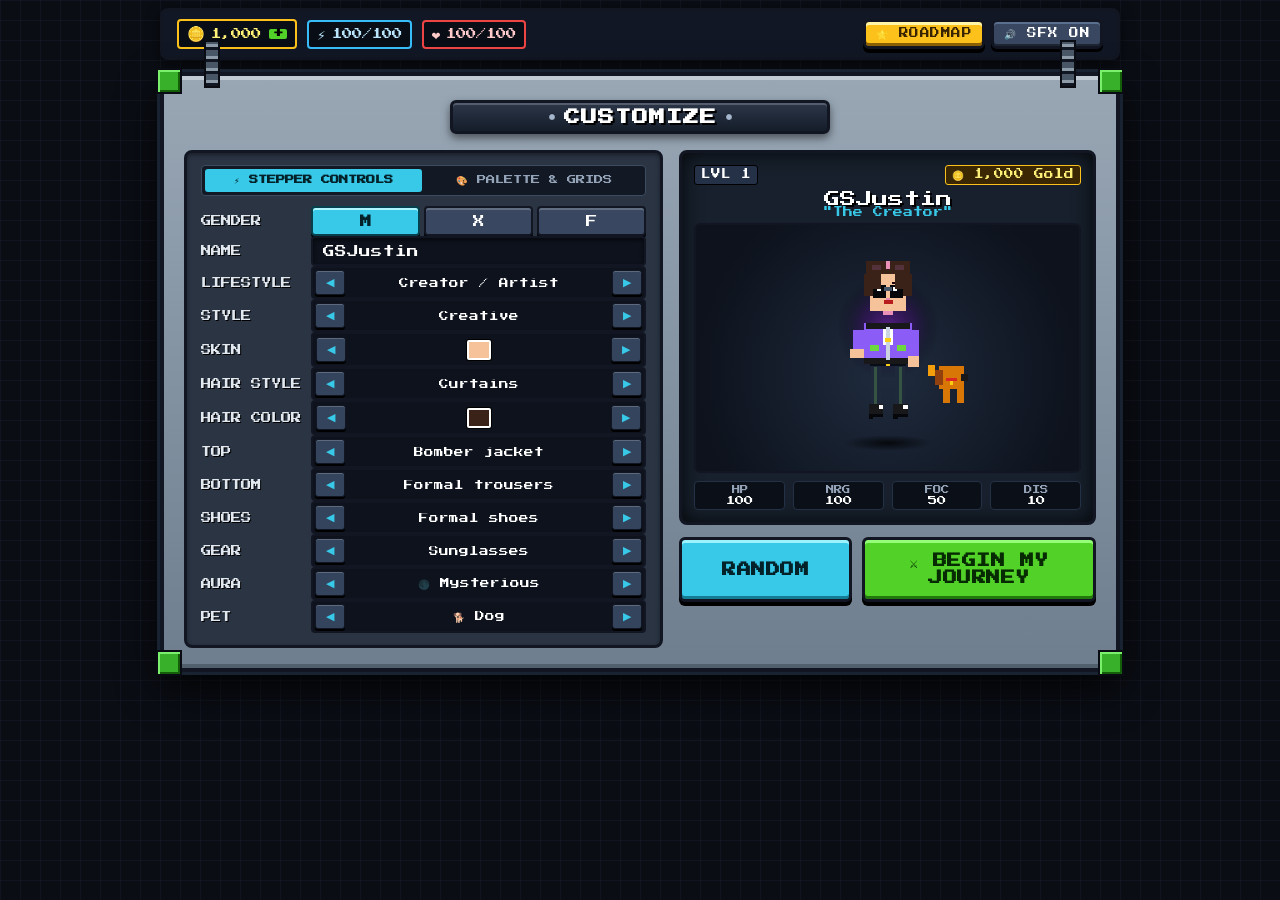
==== commit fe397458: "Implement USP 1 features and add frontend directory tree Includes frontend UI for Quest Board and Po" ====
--- a/static/index.html
+++ b/static/index.html
@@ -3,1490 +3,1955 @@
 <head>
     <meta charset="UTF-8">
     <meta name="viewport" content="width=device-width, initial-scale=1.0">
-    <title>LifeRPG — Virtual Progression & Real-World RPG</title>
+    <title>LifeRPG — Deep Retro Character Creator</title>
     <link rel="preconnect" href="https://fonts.googleapis.com">
     <link rel="preconnect" href="https://fonts.gstatic.com" crossorigin>
-    <link href="https://fonts.googleapis.com/css2?family=Cinzel:wght@700;900&family=Inter:wght@400;500;600;700&family=JetBrains+Mono:wght@400;600;700&display=swap" rel="stylesheet">
-    <style>
-        :root {
-            --bg-base: #060911;
-            --bg-card: #0d1322;
-            --bg-card-hover: #131b30;
-            --border-color: #1e293b;
-            --border-highlight: #38bdf8;
-            --text-main: #f8fafc;
-            --text-muted: #94a3b8;
-            --gold: #f59e0b;
-            --gold-glow: rgba(245, 158, 11, 0.35);
-            --xp-blue: #0ea5e9;
-            --xp-glow: rgba(14, 165, 233, 0.35);
-            --str-red: #f43f5e;
-            --know-blue: #3b82f6;
-            --vit-green: #10b981;
-            --will-purple: #a855f7;
-            --font-main: 'Inter', sans-serif;
-            --font-title: 'Cinzel', serif;
-            --font-mono: 'JetBrains Mono', monospace;
-        }
-
-        * { box-sizing: border-box; margin: 0; padding: 0; }
-
-        body {
-            background: radial-gradient(circle at 50% 0%, #1e1b4b 0%, var(--bg-base) 70%);
-            color: var(--text-main);
-            font-family: var(--font-main);
-            min-height: 100vh;
-            padding: 20px;
-            overflow-x: hidden;
-        }
-
-        canvas#confetti-canvas {
-            position: fixed;
-            top: 0;
-            left: 0;
-            width: 100vw;
-            height: 100vh;
-            pointer-events: none;
-            z-index: 9999;
-        }
-
-        .container {
-            max-width: 1240px;
-            margin: 0 auto;
-            display: flex;
-            flex-direction: column;
-            gap: 20px;
-        }
-
-        /* Top Header */
-        header {
-            display: flex;
-            justify-content: space-between;
-            align-items: center;
-            background: rgba(13, 19, 34, 0.85);
-            backdrop-filter: blur(16px);
-            border: 1px solid var(--border-color);
-            padding: 16px 24px;
-            border-radius: 16px;
-            box-shadow: 0 8px 32px rgba(0,0,0,0.5);
-        }
-
-        .brand {
-            display: flex;
-            align-items: center;
-            gap: 14px;
-        }
-
-        .brand h1 {
-            font-family: var(--font-title);
-            font-size: 1.7rem;
-            background: linear-gradient(135deg, #38bdf8, #c084fc, #f59e0b);
-            -webkit-background-clip: text;
-            -webkit-text-fill-color: transparent;
-            letter-spacing: 1.5px;
-        }
-
-        .sys-badge {
-            display: inline-flex;
-            align-items: center;
-            gap: 6px;
-            background: rgba(16, 185, 129, 0.12);
-            color: var(--vit-green);
-            border: 1px solid rgba(16, 185, 129, 0.35);
-            padding: 4px 10px;
-            border-radius: 999px;
-            font-size: 0.75rem;
-            font-family: var(--font-mono);
-        }
-
-        .dot {
-            width: 8px;
-            height: 8px;
-            background: var(--vit-green);
-            border-radius: 50%;
-            box-shadow: 0 0 8px var(--vit-green);
-            animation: pulse 2s infinite;
-        }
-
-        @keyframes pulse {
-            0%, 100% { opacity: 1; transform: scale(1); }
-            50% { opacity: 0.5; transform: scale(0.85); }
-        }
-
-        .user-panel {
-            display: flex;
-            align-items: center;
-            gap: 12px;
-        }
-
-        .stat-pill {
-            display: flex;
-            align-items: center;
-            gap: 6px;
-            background: #1e293b;
-            padding: 6px 14px;
-            border-radius: 999px;
-            font-size: 0.85rem;
-            font-weight: 700;
-            transition: all 0.2s;
-        }
-
-        .stat-pill.gold { color: var(--gold); border: 1px solid var(--gold-glow); box-shadow: 0 0 10px var(--gold-glow); }
-        .stat-pill.streak { color: #fb923c; border: 1px solid rgba(251, 146, 60, 0.3); }
-
-        .btn {
-            background: linear-gradient(135deg, #2563eb, #38bdf8);
-            color: #fff;
-            border: none;
-            padding: 9px 18px;
-            border-radius: 8px;
-            font-weight: 600;
-            font-size: 0.85rem;
-            cursor: pointer;
-            transition: all 0.2s cubic-bezier(0.4, 0, 0.2, 1);
-            display: inline-flex;
-            align-items: center;
-            gap: 6px;
-        }
-
-        .btn:hover {
-            transform: translateY(-2px);
-            box-shadow: 0 6px 16px rgba(37, 99, 235, 0.4);
-        }
-
-        .btn:active { transform: translateY(0); }
-
-        .btn-outline {
-            background: transparent;
-            border: 1px solid var(--border-color);
-            color: var(--text-muted);
-        }
-
-        .btn-outline:hover {
-            background: #1e293b;
-            color: var(--text-main);
-        }
-
-        .btn-gold {
-            background: linear-gradient(135deg, #d97706, #f59e0b);
-            color: #000;
-            font-weight: 700;
-        }
-
-        .btn-gold:hover { box-shadow: 0 4px 16px var(--gold-glow); }
-
-        .btn-green { background: linear-gradient(135deg, #059669, #10b981); }
-
-        /* Card System */
-        .card {
-            background: var(--bg-card);
-            border: 1px solid var(--border-color);
-            border-radius: 16px;
-            padding: 22px;
-            box-shadow: 0 10px 30px rgba(0, 0, 0, 0.4);
-        }
-
-        .card-header {
-            display: flex;
-            justify-content: space-between;
-            align-items: center;
-            margin-bottom: 18px;
-            border-bottom: 1px solid rgba(255, 255, 255, 0.06);
-            padding-bottom: 12px;
-        }
-
-        .card-header h2 {
-            font-size: 1.15rem;
-            font-weight: 700;
-            display: flex;
-            align-items: center;
-            gap: 8px;
-        }
-
-        /* Character Attributes Grid */
-        .attr-grid {
-            display: grid;
-            grid-template-columns: repeat(4, 1fr);
-            gap: 12px;
-            margin-top: 14px;
-        }
-
-        @media (max-width: 800px) {
-            .attr-grid { grid-template-columns: repeat(2, 1fr); }
-        }
-
-        .attr-box {
-            background: #060911;
-            border: 1px solid var(--border-color);
-            border-radius: 12px;
-            padding: 14px;
-            display: flex;
-            flex-direction: column;
-            gap: 6px;
-            position: relative;
-            overflow: hidden;
-            transition: all 0.25s ease;
-        }
-
-        .attr-box:hover {
-            transform: translateY(-2px);
-        }
-
-        .attr-box.str { border-color: rgba(244, 63, 94, 0.35); }
-        .attr-box.know { border-color: rgba(59, 130, 246, 0.35); }
-        .attr-box.vit { border-color: rgba(16, 185, 129, 0.35); }
-        .attr-box.will { border-color: rgba(168, 85, 247, 0.35); }
-
-        .attr-box.str:hover { box-shadow: 0 0 16px rgba(244, 63, 94, 0.25); }
-        .attr-box.know:hover { box-shadow: 0 0 16px rgba(59, 130, 246, 0.25); }
-        .attr-box.vit:hover { box-shadow: 0 0 16px rgba(16, 185, 129, 0.25); }
-        .attr-box.will:hover { box-shadow: 0 0 16px rgba(168, 85, 247, 0.25); }
-
-        .attr-label {
-            font-size: 0.75rem;
-            text-transform: uppercase;
-            letter-spacing: 0.8px;
-            font-weight: 700;
-            display: flex;
-            justify-content: space-between;
-        }
-
-        .attr-val {
-            font-size: 1.6rem;
-            font-weight: 800;
-            font-family: var(--font-mono);
-        }
-
-        .attr-sub {
-            font-size: 0.7rem;
-            color: var(--text-muted);
-        }
-
-        /* Hero Progress Bar */
-        .progress-box {
-            display: flex;
-            flex-direction: column;
-            gap: 8px;
-            margin-bottom: 8px;
-        }
-
-        .progress-labels {
-            display: flex;
-            justify-content: space-between;
-            font-size: 0.85rem;
-            color: var(--text-muted);
-            font-family: var(--font-mono);
-        }
-
-        .bar-container {
-            width: 100%;
-            height: 14px;
-            background: #060911;
-            border-radius: 999px;
-            overflow: hidden;
-            border: 1px solid #1e293b;
-        }
-
-        .bar-fill {
-            height: 100%;
-            background: linear-gradient(90deg, #0284c7, #38bdf8, #818cf8);
-            width: 0%;
-            transition: width 0.8s cubic-bezier(0.34, 1.56, 0.64, 1);
-            box-shadow: 0 0 14px var(--xp-glow);
-        }
-
-        /* Layout Grid */
-        .grid-main {
-            display: grid;
-            grid-template-columns: 1.9fr 1.1fr;
-            gap: 20px;
-        }
-
-        @media (max-width: 900px) {
-            .grid-main { grid-template-columns: 1fr; }
-        }
-
-        /* Presets row */
-        .presets-row {
-            display: flex;
-            flex-wrap: wrap;
-            gap: 8px;
-            margin-bottom: 14px;
-        }
-
-        .preset-btn {
-            background: #111a2e;
-            border: 1px solid var(--border-color);
-            color: #cbd5e1;
-            padding: 5px 12px;
-            border-radius: 6px;
-            font-size: 0.75rem;
-            cursor: pointer;
-            transition: all 0.2s;
-        }
-
-        .preset-btn:hover {
-            background: #1e293b;
-            border-color: var(--border-highlight);
-            color: #fff;
-        }
-
-        /* Quests Form */
-        .quest-form {
-            display: flex;
-            gap: 8px;
-            margin-bottom: 16px;
-        }
-
-        .input-dark {
-            background: #060911;
-            border: 1px solid var(--border-color);
-            color: #fff;
-            padding: 10px 14px;
-            border-radius: 8px;
-            font-size: 0.9rem;
-            outline: none;
-            flex: 1;
-        }
-
-        .input-dark:focus {
-            border-color: var(--border-highlight);
-        }
-
-        .select-dark {
-            background: #060911;
-            border: 1px solid var(--border-color);
-            color: #fff;
-            padding: 10px 12px;
-            border-radius: 8px;
-            font-size: 0.85rem;
-            outline: none;
-            cursor: pointer;
-        }
-
-        /* Quests List */
-        .quest-list {
-            display: flex;
-            flex-direction: column;
-            gap: 10px;
-            max-height: 440px;
-            overflow-y: auto;
-            padding-right: 4px;
-        }
-
-        .quest-item {
-            background: #060911;
-            border: 1px solid var(--border-color);
-            padding: 14px 16px;
-            border-radius: 12px;
-            display: flex;
-            justify-content: space-between;
-            align-items: center;
-            transition: all 0.25s cubic-bezier(0.4, 0, 0.2, 1);
-        }
-
-        .quest-item:hover {
-            border-color: #334155;
-            background: #0c1222;
-            transform: translateX(3px);
-        }
-
-        .quest-item.completed {
-            opacity: 0.55;
-            border-color: rgba(16, 185, 129, 0.2);
-            background: rgba(16, 185, 129, 0.03);
-        }
-
-        .tag-pill {
-            font-size: 0.7rem;
-            font-weight: 700;
-            padding: 2px 8px;
-            border-radius: 4px;
-            text-transform: uppercase;
-        }
-
-        .tag-strength { background: rgba(244, 63, 94, 0.15); color: #fb7185; }
-        .tag-knowledge { background: rgba(59, 130, 246, 0.15); color: #60a5fa; }
-        .tag-vitality { background: rgba(16, 185, 129, 0.15); color: #34d399; }
-        .tag-willpower { background: rgba(168, 85, 247, 0.15); color: #c084fc; }
-
-        /* Shop & Rewards Tabs */
-        .subtabs {
-            display: flex;
-            gap: 8px;
-            margin-bottom: 14px;
-            border-bottom: 1px solid var(--border-color);
-            padding-bottom: 8px;
-        }
-
-        .subtab-btn {
-            background: transparent;
-            border: none;
-            color: var(--text-muted);
-            padding: 6px 12px;
-            font-weight: 600;
-            font-size: 0.85rem;
-            cursor: pointer;
-            border-radius: 6px;
-        }
-
-        .subtab-btn.active {
-            background: #1e293b;
-            color: #fff;
-        }
-
-        /* Shop Grid */
-        .shop-grid {
-            display: grid;
-            grid-template-columns: repeat(auto-fill, minmax(170px, 1fr));
-            gap: 12px;
-            max-height: 380px;
-            overflow-y: auto;
-        }
-
-        .shop-card {
-            background: #060911;
-            border: 1px solid var(--border-color);
-            border-radius: 12px;
-            padding: 12px;
-            display: flex;
-            flex-direction: column;
-            justify-content: space-between;
-            gap: 8px;
-            transition: all 0.2s;
-        }
-
-        .shop-card:hover { border-color: var(--gold); }
-
-        /* Celebration Modal */
-        .celeb-overlay {
-            position: fixed;
-            top: 0;
-            left: 0;
-            width: 100%;
-            height: 100%;
-            background: rgba(0, 0, 0, 0.85);
-            backdrop-filter: blur(10px);
-            display: flex;
-            justify-content: center;
-            align-items: center;
-            z-index: 10000;
-            animation: fadeIn 0.25s ease-out;
-        }
-
-        @keyframes fadeIn { from { opacity: 0; } to { opacity: 1; } }
-
-        .celeb-box {
-            background: linear-gradient(145deg, #0d1322, #18223c);
-            border: 2px solid var(--border-highlight);
-            border-radius: 20px;
-            width: 90%;
-            max-width: 440px;
-            padding: 30px;
-            text-align: center;
-            box-shadow: 0 0 50px rgba(56, 189, 248, 0.35);
-            animation: scaleUp 0.3s cubic-bezier(0.34, 1.56, 0.64, 1);
-        }
-
-        @keyframes scaleUp { from { transform: scale(0.85); opacity: 0; } to { transform: scale(1); opacity: 1; } }
-
-        .celeb-icon { font-size: 3.5rem; margin-bottom: 10px; }
-        .celeb-title { font-family: var(--font-title); font-size: 1.5rem; color: #38bdf8; margin-bottom: 6px; }
-
-        .reward-chips {
-            display: flex;
-            justify-content: center;
-            gap: 10px;
-            margin: 16px 0;
-        }
-
-        .reward-chip {
-            background: #060911;
-            border: 1px solid var(--border-color);
-            padding: 8px 14px;
-            border-radius: 8px;
-            font-weight: 700;
-            font-size: 0.9rem;
-        }
-
-        /* Auth Modal */
-        .auth-overlay {
-            position: fixed;
-            top: 0;
-            left: 0;
-            width: 100%;
-            height: 100%;
-            background: rgba(0, 0, 0, 0.85);
-            backdrop-filter: blur(8px);
-            display: flex;
-            justify-content: center;
-            align-items: center;
-            z-index: 999;
-        }
-
-        .auth-box {
-            background: var(--bg-card);
-            border: 1px solid var(--border-color);
-            border-radius: 16px;
-            width: 100%;
-            max-width: 420px;
-            padding: 30px;
-            box-shadow: 0 20px 40px rgba(0,0,0,0.6);
-        }
-
-        .hidden { display: none !important; }
-    </style>
+    <!-- Retro Pixel RPG Fonts -->
+    <link href="https://fonts.googleapis.com/css2?family=Press+Start+2P&family=VT323&family=Silkscreen:wght@400;700&family=Inter:wght@400;500;600;700;800&display=swap" rel="stylesheet">
+    <link rel="stylesheet" href="/static/style.css">
 </head>
-<body>
-    <canvas id="confetti-canvas"></canvas>
-
-    <!-- Celebration Modal -->
-    <div id="celeb-modal" class="celeb-overlay hidden">
-        <div class="celeb-box">
-            <div class="celeb-icon" id="celeb-icon">⚔️</div>
-            <div class="celeb-title" id="celeb-title">Quest Claimed!</div>
-            <p id="celeb-desc" style="color: var(--text-muted); font-size: 0.9rem;">Real-world action translated to virtual power.</p>
-
-            <div class="reward-chips">
-                <div class="reward-chip" style="color: #38bdf8;" id="celeb-xp">+120 XP</div>
-                <div class="reward-chip" style="color: var(--gold);" id="celeb-coins">+60 Gold</div>
-                <div class="reward-chip" id="celeb-attr" style="color: #fb7185;">+4 STR</div>
-            </div>
-
-            <div id="celeb-level-up" class="hidden" style="background: rgba(245, 158, 11, 0.15); border: 1px solid var(--gold); border-radius: 10px; padding: 10px; margin-bottom: 16px; color: var(--gold); font-weight: 700;">
-                🎉 LEVEL UP! You reached Level <span id="celeb-lvl-num">2</span>!
-            </div>
-
-            <button class="btn btn-gold" style="width: 100%; justify-content: center; padding: 12px;" onclick="closeCelebration()">Claim Victory & Continue</button>
+<body class="rpg-body">
+    <!-- Background grid -->
+    <div class="pixel-bg-grid"></div>
+
+    <div id="main-viewport">
+
+        <!-- TOP RPG RESOURCE BAR (Reference Style) -->
+        <nav class="rpg-resource-bar" id="rpg-resource-bar">
+            <div class="resource-group">
+                <div class="resource-chip gold-chip" title="Your RPG Gold Balance">
+                    <span class="res-icon">🪙</span>
+                    <span class="res-val" id="top-gold-display">1,000</span>
+                    <span class="res-add" onclick="showGoldTip()">+</span>
+                </div>
+                <div class="resource-chip energy-chip" title="Energy Points">
+                    <span class="res-icon">⚡</span>
+                    <span class="res-val" id="top-energy-display">100/100</span>
+                </div>
+                <div class="resource-chip health-chip" title="Health Points">
+                    <span class="res-icon">❤️</span>
+                    <span class="res-val" id="top-health-display">100/100</span>
+                </div>
+            </div>
+
+            <div class="top-nav-actions">
+                <button type="button" class="pixel-btn btn-sm btn-gold" onclick="openProgressionModal()">⭐ ROADMAP</button>
+                <button type="button" class="pixel-btn btn-sm btn-slate" onclick="toggleSoundFx()" id="btn-sound-toggle">🔊 SFX ON</button>
+                <button type="button" class="pixel-btn btn-sm btn-slate" id="btn-logout-top" onclick="logout()" style="display:none;">LOGOUT</button>
+            </div>
+        </nav>
+
+        <!-- AUTH MODAL -->
+        <div class="rpg-modal-frame hidden" id="auth-container">
+            <div class="frame-chain chain-left"></div>
+            <div class="frame-chain chain-right"></div>
+            <div class="frame-vines vine-tl"></div>
+            <div class="frame-vines vine-tr"></div>
+            <div class="frame-vines vine-bl"></div>
+            <div class="frame-vines vine-br"></div>
+
+            <div class="rpg-header-plate">
+                <span class="bolt bolt-l"></span>
+                <h2 class="pixel-title">LIFERPG GATEWAY</h2>
+                <span class="bolt bolt-r"></span>
+            </div>
+
+            <div class="tabs pixel-tabs">
+                <button class="pixel-btn tab-btn active" onclick="switchTab('login')">LOGIN</button>
+                <button class="pixel-btn tab-btn" onclick="switchTab('register')">REGISTER</button>
+            </div>
+
+            <form id="login-form" onsubmit="handleLogin(event)">
+                <div class="pixel-input-group">
+                    <label>WARRIOR IDENTIFIER</label>
+                    <input type="text" id="login-identifier" placeholder="Email or Username" required>
+                </div>
+                <div class="pixel-input-group">
+                    <label>SECRET PASSPHRASE</label>
+                    <input type="password" id="login-password" placeholder="Password" required>
+                </div>
+                <button type="submit" class="pixel-btn btn-green btn-large">ENTER REALM</button>
+                <button type="button" class="pixel-btn btn-cyan" onclick="enterAsGuest()">PLAY AS GUEST</button>
+                <p id="login-error" class="error pixel-error"></p>
+            </form>
+
+            <form id="register-form" class="hidden" onsubmit="handleRegister(event)">
+                <div class="pixel-input-group">
+                    <label>HERO NAME</label>
+                    <input type="text" id="reg-name" placeholder="Full Name" required>
+                </div>
+                <div class="form-row">
+                    <div class="pixel-input-group flex-1">
+                        <label>EMAIL</label>
+                        <input type="email" id="reg-email" placeholder="Email" required>
+                    </div>
+                    <div class="pixel-input-group flex-1">
+                        <label>USERNAME</label>
+                        <input type="text" id="reg-username" placeholder="Username" required>
+                    </div>
+                </div>
+                <div class="form-row">
+                    <div class="pixel-input-group flex-1">
+                        <label>PASSWORD</label>
+                        <input type="password" id="reg-password" placeholder="Password (min 8)" required>
+                    </div>
+                    <div class="pixel-input-group flex-1">
+                        <label>CONFIRM</label>
+                        <input type="password" id="reg-confirm-password" placeholder="Confirm" required>
+                    </div>
+                </div>
+                <button type="submit" class="pixel-btn btn-green btn-large">FORGE ACCOUNT</button>
+                <p id="reg-error" class="error pixel-error"></p>
+            </form>
+        </div>
+
+        <!-- MAIN CHARACTER CREATOR (Clean, Bit Heroes Retro Layout) -->
+        <div class="creator-container" id="creator-container">
+            <!-- Suspension Chains & Hanging Vines -->
+            <div class="creator-hanging-chain chain-l"></div>
+            <div class="creator-hanging-chain chain-r"></div>
+            <div class="frame-vines vine-tl"></div>
+            <div class="frame-vines vine-tr"></div>
+            <div class="frame-vines vine-bl"></div>
+            <div class="frame-vines vine-br"></div>
+
+            <!-- Frame Header -->
+            <div class="rpg-header-plate creator-header">
+                <span class="bolt bolt-l"></span>
+                <h1 class="pixel-title">CUSTOMIZE</h1>
+                <span class="bolt bolt-r"></span>
+            </div>
+
+            <!-- 2-Column Clean Customizer Layout -->
+            <div class="creator-layout-clean">
+
+                <!-- LEFT COLUMN: CONTROLS & STEPPERS -->
+                <div class="controls-column">
+                    
+                    <!-- Mode Switcher: Classic Stepper vs Studio Grids -->
+                    <div class="view-mode-tabs">
+                        <button type="button" class="mode-tab active" id="tab-mode-steppers" onclick="switchControlView('steppers')">⚡ STEPPER CONTROLS</button>
+                        <button type="button" class="mode-tab" id="tab-mode-studio" onclick="switchControlView('studio')">🎨 PALETTE & GRIDS</button>
+                    </div>
+
+                    <!-- VIEW 1: CLEAN STEPPER LIST (Reference Style) -->
+                    <div class="control-view-panel" id="view-steppers">
+                        
+                        <!-- GENDER -->
+                        <div class="clean-control-row">
+                            <span class="clean-label">GENDER</span>
+                            <div class="gender-btn-group">
+                                <button type="button" class="gender-btn active" data-gender="M" title="Male" onclick="setGender('M')">M</button>
+                                <button type="button" class="gender-btn" data-gender="X" title="All / Non-Binary" onclick="setGender('X')">X</button>
+                                <button type="button" class="gender-btn" data-gender="F" title="Female" onclick="setGender('F')">F</button>
+                            </div>
+                        </div>
+
+                        <!-- NAME -->
+                        <div class="clean-control-row">
+                            <span class="clean-label">NAME</span>
+                            <input type="text" class="clean-name-input" id="char-name-input" maxlength="20" minlength="2" value="GSJustin" placeholder="Enter name..." oninput="onNameChange(this.value)">
+                        </div>
+
+                        <!-- LIFESTYLE PRESET -->
+                        <div class="clean-control-row">
+                            <span class="clean-label">LIFESTYLE</span>
+                            <div class="stepper-row">
+                                <button type="button" class="stepper-arrow" onclick="stepLifestyle(-1)">◀</button>
+                                <span class="stepper-val" id="lifestyle-display">Balanced Lifestyle</span>
+                                <button type="button" class="stepper-arrow" onclick="stepLifestyle(1)">▶</button>
+                            </div>
+                        </div>
+
+                        <!-- PERSONAL STYLE -->
+                        <div class="clean-control-row">
+                            <span class="clean-label">STYLE</span>
+                            <div class="stepper-row">
+                                <button type="button" class="stepper-arrow" onclick="stepStyle(-1)">◀</button>
+                                <span class="stepper-val" id="style-display">Casual</span>
+                                <button type="button" class="stepper-arrow" onclick="stepStyle(1)">▶</button>
+                            </div>
+                        </div>
+
+                        <!-- SKIN TONE (with Color Square Preview) -->
+                        <div class="clean-control-row">
+                            <span class="clean-label">SKIN</span>
+                            <div class="stepper-row swatch-stepper">
+                                <button type="button" class="stepper-arrow" onclick="stepSkin(-1)">◀</button>
+                                <div class="stepper-swatch-box">
+                                    <div class="stepper-color-square" id="skin-preview-square" style="background:#f5c29a;"></div>
+                                </div>
+                                <button type="button" class="stepper-arrow" onclick="stepSkin(1)">▶</button>
+                            </div>
+                        </div>
+
+                        <!-- HAIR STYLE -->
+                        <div class="clean-control-row">
+                            <span class="clean-label">HAIR STYLE</span>
+                            <div class="stepper-row">
+                                <button type="button" class="stepper-arrow" onclick="stepHairStyle(-1)">◀</button>
+                                <span class="stepper-val" id="hair-style-val">Textured crop</span>
+                                <button type="button" class="stepper-arrow" onclick="stepHairStyle(1)">▶</button>
+                            </div>
+                        </div>
+
+                        <!-- HAIR COLOR (with Color Square Preview) -->
+                        <div class="clean-control-row">
+                            <span class="clean-label">HAIR COLOR</span>
+                            <div class="stepper-row swatch-stepper">
+                                <button type="button" class="stepper-arrow" onclick="stepHairColor(-1)">◀</button>
+                                <div class="stepper-swatch-box">
+                                    <div class="stepper-color-square" id="hair-preview-square" style="background:#3b2219;"></div>
+                                </div>
+                                <button type="button" class="stepper-arrow" onclick="stepHairColor(1)">▶</button>
+                            </div>
+                        </div>
+
+                        <!-- TOP / OUTFIT -->
+                        <div class="clean-control-row">
+                            <span class="clean-label">TOP</span>
+                            <div class="stepper-row">
+                                <button type="button" class="stepper-arrow" onclick="stepTop(-1)">◀</button>
+                                <span class="stepper-val" id="top-val">Hoodie</span>
+                                <button type="button" class="stepper-arrow" onclick="stepTop(1)">▶</button>
+                            </div>
+                        </div>
+
+                        <!-- BOTTOM -->
+                        <div class="clean-control-row">
+                            <span class="clean-label">BOTTOM</span>
+                            <div class="stepper-row">
+                                <button type="button" class="stepper-arrow" onclick="stepBottom(-1)">◀</button>
+                                <span class="stepper-val" id="bottom-val">Joggers</span>
+                                <button type="button" class="stepper-arrow" onclick="stepBottom(1)">▶</button>
+                            </div>
+                        </div>
+
+                        <!-- SHOES -->
+                        <div class="clean-control-row">
+                            <span class="clean-label">SHOES</span>
+                            <div class="stepper-row">
+                                <button type="button" class="stepper-arrow" onclick="stepShoes(-1)">◀</button>
+                                <span class="stepper-val" id="shoes-val">Sneakers</span>
+                                <button type="button" class="stepper-arrow" onclick="stepShoes(1)">▶</button>
+                            </div>
+                        </div>
+
+                        <!-- ACCESSORY -->
+                        <div class="clean-control-row">
+                            <span class="clean-label">GEAR</span>
+                            <div class="stepper-row">
+                                <button type="button" class="stepper-arrow" onclick="stepMainAccessory(-1)">◀</button>
+                                <span class="stepper-val" id="main-acc-val">Backpack</span>
+                                <button type="button" class="stepper-arrow" onclick="stepMainAccessory(1)">▶</button>
+                            </div>
+                        </div>
+
+                        <!-- AURA -->
+                        <div class="clean-control-row">
+                            <span class="clean-label">AURA</span>
+                            <div class="stepper-row">
+                                <button type="button" class="stepper-arrow" onclick="stepAura(-1)">◀</button>
+                                <span class="stepper-val" id="aura-val">⚡ Energetic</span>
+                                <button type="button" class="stepper-arrow" onclick="stepAura(1)">▶</button>
+                            </div>
+                        </div>
+
+                        <!-- COMPANION -->
+                        <div class="clean-control-row">
+                            <span class="clean-label">PET</span>
+                            <div class="stepper-row">
+                                <button type="button" class="stepper-arrow" onclick="stepCompanion(-1)">◀</button>
+                                <span class="stepper-val" id="companion-val">🐕 Dog</span>
+                                <button type="button" class="stepper-arrow" onclick="stepCompanion(1)">▶</button>
+                            </div>
+                        </div>
+
+                    </div>
+
+                    <!-- VIEW 2: EXPANDED STUDIO (PALETTES & DETAILED GRIDS) -->
+                    <div class="control-view-panel hidden" id="view-studio">
+                        <div class="studio-section">
+                            <span class="studio-title">CURATED THEME PALETTE</span>
+                            <div class="palette-grid" id="palette-grid"></div>
+                        </div>
+                        <div class="studio-section">
+                            <span class="studio-title">FACIAL EXPRESSION</span>
+                            <div class="grid-selector grid-4" id="expression-grid"></div>
+                        </div>
+                        <div class="studio-section">
+                            <span class="studio-title">BODY TYPE & BUILD</span>
+                            <div class="grid-selector grid-3" id="bodytype-grid"></div>
+                        </div>
+                        <div class="studio-section">
+                            <span class="studio-title">POSE</span>
+                            <div class="grid-selector grid-4" id="pose-grid"></div>
+                        </div>
+                    </div>
+
+                </div>
+
+                <!-- RIGHT COLUMN: PIXEL ART SHOWCASE STAGE -->
+                <div class="preview-column">
+                    <div class="preview-stage-container">
+                        <!-- Top Info Ribbon -->
+                        <div class="preview-badge-row">
+                            <span class="lvl-tag">LVL <span id="preview-level">1</span></span>
+                            <span class="gold-tag">🪙 <span id="preview-gold">1,000</span> Gold</span>
+                        </div>
+                        
+                        <div class="stage-name" id="preview-hero-name">GSJustin</div>
+                        <div class="stage-title" id="preview-hero-title">"The Beginner"</div>
+
+                        <!-- Canvas Box -->
+                        <div class="pixel-canvas-frame">
+                            <div class="aura-particles-layer" id="aura-particles-layer"></div>
+                            <canvas id="rpg-avatar-canvas" width="220" height="260"></canvas>
+                            <div class="ground-shadow"></div>
+                        </div>
+
+                        <!-- Attributes Matrix -->
+                        <div class="clean-stats-row">
+                            <div class="c-stat"><span>HP</span> 100</div>
+                            <div class="c-stat"><span>NRG</span> 100</div>
+                            <div class="c-stat"><span>FOC</span> 50</div>
+                            <div class="c-stat"><span>DIS</span> 10</div>
+                        </div>
+                    </div>
+
+                    <!-- Bottom Action Buttons (Reference: RANDOM & CREATE) -->
+                    <div class="clean-actions-row">
+                        <button type="button" class="pixel-btn btn-cyan btn-chunky" onclick="randomizeCharacter()">
+                            RANDOM
+                        </button>
+                        <button type="button" class="pixel-btn btn-green btn-chunky" onclick="beginMyJourney()">
+                            ⚔ BEGIN MY JOURNEY
+                        </button>
+                    </div>
+                </div>
+
+            </div>
+        </div>
+
+        <!-- MAIN LIFE RPG ADVENTURE / WORLD DASHBOARD SCREEN (ChronoQuest Aesthetic) -->
+        <div class="adventure-dashboard-container hidden" id="adventure-screen">
+            
+            <!-- Top Adventure Header HUD Bar -->
+            <header class="adv-top-bar">
+                <div class="adv-brand">
+                    <span class="adv-logo-icon">⚔️</span>
+                    <div class="adv-logo-text">
+                        <h1 class="adv-title">CHRONOQUEST</h1>
+                        <span class="adv-tagline">REAL LIFE • REAL XP</span>
+                    </div>
+                </div>
+
+                <div class="adv-hud-stats">
+                    <!-- Music Player Hub Button -->
+                    <button type="button" class="hud-music-btn" id="hud-music-btn" onclick="openMusicModal()" title="Open Music Player & Lo-Fi Synthesizer">
+                        <span class="music-icon">🎵</span>
+                        <span class="music-title-mini" id="hud-music-track-title">8-Bit Lo-Fi</span>
+                        <div class="music-eq-mini">
+                            <span class="music-eq-bar"></span>
+                            <span class="music-eq-bar"></span>
+                            <span class="music-eq-bar"></span>
+                        </div>
+                    </button>
+
+                    <!-- Sound Toggle Button -->
+                    <button type="button" class="hud-sound-btn" id="hud-sound-btn" onclick="toggleSoundFx()" title="Toggle Sound SFX">🔊</button>
+
+                    <!-- XP Progress Diamond Chip -->
+                    <div class="adv-hud-chip xp-chip" title="Total Real-Life Experience">
+                        <span class="hud-icon">🔷</span>
+                        <div class="hud-data">
+                            <span class="hud-label">XP</span>
+                            <span class="hud-val" id="adv-xp-text">0 / 100</span>
+                        </div>
+                        <div class="hud-bar-mini">
+                            <div class="hud-bar-fill" id="adv-xp-bar" style="width: 0%;"></div>
+                        </div>
+                    </div>
+
+                    <!-- Gold Coin Chip -->
+                    <div class="adv-hud-chip gold-chip" title="Gold Earned from Completed Quests">
+                        <span class="hud-icon">🪙</span>
+                        <div class="hud-data">
+                            <span class="hud-label">GOLD</span>
+                            <span class="hud-val" id="adv-gold-text">1,000</span>
+                        </div>
+                    </div>
+
+                    <!-- Streak Fire Chip -->
+                    <div class="adv-hud-chip streak-chip" title="Daily Consistency Streak">
+                        <span class="hud-icon">🔥</span>
+                        <div class="hud-data">
+                            <span class="hud-label">STREAK</span>
+                            <span class="hud-val" id="adv-streak-text">1 DAY</span>
+                        </div>
+                    </div>
+
+                    <!-- Profile Summary Box -->
+                    <div class="adv-player-badge">
+                        <div class="player-avatar-box">
+                            <canvas id="adv-mini-avatar" width="34" height="34"></canvas>
+                        </div>
+                        <div class="player-info">
+                            <span class="player-name" id="adv-hero-name">GSJustin</span>
+                            <span class="player-level" id="adv-hero-lvl">LV 01 WARRIOR</span>
+                        </div>
+                    </div>
+                </div>
+            </header>
+
+            <!-- Main Adventure Viewport (Full-Width Content + Bottom Navigation Dock) -->
+            <div class="adv-main-layout">
+
+                <!-- MAIN FULL-WIDTH CONTENT COLUMN -->
+                <main class="adv-content-area">
+
+                    <!-- ========================================================= -->
+                    <!-- TAB 1: IMMERSIVE LIFERPG FULL-SCREEN GAME WORLD VIEW        -->
+                    <!-- ========================================================= -->
+                    <div class="adv-tab-view active" id="adv-tab-world">
+                        <div class="adv-world-fullscreen-viewport" id="adv-world-frame">
+                            <!-- Floating World Overlay Controls (Top Left & Top Right) -->
+                            <div class="world-floating-hud-overlay">
+                                <div class="wf-zone-pill">
+                                    <span class="wf-zone-icon">🗺️</span>
+                                    <div class="wf-zone-text">
+                                        <span class="wf-zone-crumb">OVERWORLD REALM</span>
+                                        <h2 class="wf-zone-title" id="adv-zone-name">HOMESTEAD • SCHOLAR GROVE • LEVEL 01</h2>
+                                    </div>
+                                </div>
+
+                                <div class="wf-controls-group">
+                                    <!-- Weather & Time of Day Switchers -->
+                                    <div class="wf-env-toggles">
+                                        <button type="button" class="wf-btn active" id="tod-btn-day" onclick="window.worldEngine && window.worldEngine.setTimeOfDay('day')" title="Day Mode">☀️</button>
+                                        <button type="button" class="wf-btn" id="tod-btn-sunset" onclick="window.worldEngine && window.worldEngine.setTimeOfDay('sunset')" title="Sunset Mode">🌇</button>
+                                        <button type="button" class="wf-btn" id="tod-btn-night" onclick="window.worldEngine && window.worldEngine.setTimeOfDay('night')" title="Night Mode">🌙</button>
+                                        <span class="wf-divider"></span>
+                                        <button type="button" class="wf-btn active" id="wth-btn-clear" onclick="window.worldEngine && window.worldEngine.setWeather('clear')" title="Clear Sky">🌤️</button>
+                                        <button type="button" class="wf-btn" id="wth-btn-rain" onclick="window.worldEngine && window.worldEngine.setWeather('rain')" title="Rain Weather">🌧️</button>
+                                        <button type="button" class="wf-btn" id="wth-btn-snow" onclick="window.worldEngine && window.worldEngine.setWeather('snow')" title="Snow Weather">❄️</button>
+                                    </div>
+
+                                    <div class="wf-nav-tip">
+                                        <span>🎮 WASD / CLICK TO WALK</span>
+                                    </div>
+                                </div>
+                            </div>
+
+                            <!-- Minimap Floating Radar Box (Positioned safely above bottom bar) -->
+                            <div class="minimap-floating-box" id="adv-minimap-container" title="World Radar (Click to Travel)">
+                                <div class="mm-header">
+                                    <span class="mm-title">📡 RADAR</span>
+                                    <span class="mm-dot">● LIVE</span>
+                                </div>
+                                <canvas id="adv-minimap-canvas" width="130" height="90"></canvas>
+                            </div>
+
+                            <!-- Floating Celebration & Reward Particle Layer -->
+                            <div class="floating-text-layer" id="floating-text-layer"></div>
+
+                            <!-- The Large Interactive 2D/2.5D LifeRPG World Canvas -->
+                            <canvas id="adv-world-canvas"></canvas>
+                        </div>
+                    </div>
+
+                    <!-- ========================================================= -->
+                    <!-- TAB: MY HOME & BASE BUILDING SYSTEM ("BUILD YOUR LIFE")   -->
+                    <!-- ========================================================= -->
+                    <div class="adv-tab-view hidden" id="adv-tab-home">
+                        <div class="home-view-container">
+                            <!-- Home Header Plate with Progression -->
+                            <div class="home-header-plate">
+                                <div class="home-title-col">
+                                    <div class="home-crumb">MY BASE / REAL-LIFE ARCHITECTURE</div>
+                                    <h2 class="home-name-heading" id="home-name-heading">🏠 MY HOME BASE</h2>
+                                    <div class="home-level-tag">
+                                        <span class="hl-badge" id="home-hud-level">LVL 1</span>
+                                        <span class="hl-title" id="home-hud-title">Starter Hut</span>
+                                    </div>
+                                </div>
+
+                                <div class="home-economy-stats">
+                                    <div class="home-eco-chip gold" title="Coins available for base building">
+                                        <span class="he-icon">🪙</span>
+                                        <div class="he-info">
+                                            <span class="he-label">COINS</span>
+                                            <span class="he-val" id="home-hud-coins">1,000 G</span>
+                                        </div>
+                                    </div>
+                                    <div class="home-eco-chip cxp" title="Construction XP earned from quests">
+                                        <span class="he-icon">⭐</span>
+                                        <div class="he-info">
+                                            <span class="he-label">BUILD XP</span>
+                                            <span class="he-val" id="home-hud-cxp">100 CXP</span>
+                                        </div>
+                                    </div>
+                                    <div class="home-progress-box" title="Home Base Expansion Level">
+                                        <div class="hp-label-row">
+                                            <span>HOME PROGRESS</span>
+                                            <span id="home-xp-val">0 / 100 XP</span>
+                                        </div>
+                                        <div class="home-bar-wrap">
+                                            <div class="home-bar-fill" id="home-xp-fill-bar" style="width: 0%;"></div>
+                                        </div>
+                                    </div>
+                                </div>
+                            </div>
+
+                            <!-- Interactive Base Canvas Viewport -->
+                            <div class="home-canvas-viewport">
+                                <canvas id="home-canvas" width="864" height="384"></canvas>
+                                
+                                <!-- Floating Quick Actions Toolbar -->
+                                <div class="home-toolbar-dock">
+                                    <button type="button" class="pixel-btn btn-sm btn-cyan" id="btn-toggle-build-mode" onclick="window.homeEngine.toggleBuildMode()">🔨 BUILD MODE</button>
+                                    <button type="button" class="pixel-btn btn-sm btn-gold" onclick="openHomeShopModal()">🏪 HOME SHOP</button>
+                                    <button type="button" class="pixel-btn btn-sm btn-green" onclick="openRoomBlueprintsModal()">🛏️ ROOM BLUEPRINTS</button>
+                                    <button type="button" class="pixel-btn btn-sm btn-slate" onclick="window.homeEngine.initStarterHome()">📷 RESET BASE</button>
+                                </div>
+
+                                <!-- Dynamic Categorized Build Mode Dock (Active when in Build Mode) -->
+                                <div class="home-build-dock hidden" id="home-build-toolbar">
+                                    <div class="build-palette-header">
+                                        <!-- Left: Action Tools -->
+                                        <div class="build-tool-group">
+                                            <button type="button" class="build-tool-btn active" id="tool-btn-block" onclick="window.homeEngine.setTool('block')">🧱 PLACE</button>
+                                            <button type="button" class="build-tool-btn" id="tool-btn-remove" onclick="window.homeEngine.setTool('remove')">🗑️ REMOVE</button>
+                                            <button type="button" class="build-tool-btn" onclick="window.homeEngine.undo()" title="Undo">↩️ UNDO</button>
+                                            <button type="button" class="build-tool-btn" onclick="window.homeEngine.redo()" title="Redo">🔁 REDO</button>
+                                        </div>
+
+                                        <!-- Right: Category Tabs Filter -->
+                                        <div class="build-category-tabs">
+                                            <button type="button" class="b-cat-tab active" onclick="switchBuildCategory('walls')">🧱 Walls</button>
+                                            <button type="button" class="b-cat-tab" onclick="switchBuildCategory('floors')">🪵 Floors</button>
+                                            <button type="button" class="b-cat-tab" onclick="switchBuildCategory('roofs')">🏠 Roofs</button>
+                                            <button type="button" class="b-cat-tab" onclick="switchBuildCategory('doors_windows')">🪟 Openings</button>
+                                            <button type="button" class="b-cat-tab" onclick="switchBuildCategory('furniture')">🛋️ Furniture</button>
+                                            <button type="button" class="b-cat-tab" onclick="switchBuildCategory('gym_study')">🏋️ Gym & Study</button>
+                                            <button type="button" class="b-cat-tab" onclick="switchBuildCategory('all')">🌟 All</button>
+                                        </div>
+                                    </div>
+
+                                    <!-- Main Build Deck: Live Preview Card + Horizontal Item Carousel -->
+                                    <div class="build-deck-split">
+                                        <!-- Selected Item Live Preview Card -->
+                                        <div class="build-item-preview-card" id="build-item-preview-card">
+                                            <div class="bipc-icon-box" id="bipc-icon">🪵</div>
+                                            <div class="bipc-details">
+                                                <span class="bipc-title" id="build-cur-item-name">Wood Plank Wall</span>
+                                                <div class="bipc-cost-row">
+                                                    <span class="bipc-cost-gold" id="bipc-gold">🪙 20 Coins</span>
+                                                    <span class="bipc-cost-cxp" id="bipc-cxp">⭐ 5 Build XP</span>
+                                                </div>
+                                                <span class="bipc-perk" id="bipc-perk">+10 Home XP on placement</span>
+                                            </div>
+                                        </div>
+
+                                        <!-- Categorized Quick Catalog Scroll Carousel -->
+                                        <div class="build-quick-items" id="build-quick-items-list">
+                                            <!-- Quick item buttons populated dynamically -->
+                                        </div>
+                                    </div>
+                                </div>
+                            </div>
+
+                            <!-- Bottom Property Summary Banner -->
+                            <div class="home-property-banner">
+                                <div class="hpb-info">
+                                    <h4 class="hpb-title">🏰 BASE EVOLUTION & REAL-LIFE IMPACT</h4>
+                                    <p class="hpb-desc">Every study session, completed workout, and hydrated habit earns Coins & Construction XP to expand your mansion, garage, and trophy room.</p>
+                                </div>
+                                <div class="hpb-rooms-chips" id="home-unlocked-rooms-tags">
+                                    <span class="room-pill active">🛏️ Bedroom</span>
+                                    <span class="room-pill">📚 Study</span>
+                                    <span class="room-pill">🏋️ Gym</span>
+                                    <span class="room-pill">🚲 Garage</span>
+                                </div>
+                            </div>
+                        </div>
+                    </div>
+
+                    <!-- ========================================================= -->
+                    <!-- TAB 2: STATS / CHARACTER PROGRESSION                      -->
+                    <!-- ========================================================= -->
+                    <div class="adv-tab-view hidden" id="adv-tab-stats">
+                        <div class="tab-page-header">
+                            <div class="tab-header-titles">
+                                <span class="tab-nav-crumb">STATS / CHARACTER PROGRESSION</span>
+                                <h2 class="tab-main-title">REAL-LIFE ATTRIBUTES & MASTERY</h2>
+                            </div>
+                            <button type="button" class="pixel-btn btn-sm btn-gold" onclick="openProgressionModal()">⭐ ROADMAP</button>
+                        </div>
+
+                        <!-- Top 4-Metric Progression KPI Row -->
+                        <div class="stats-overview-banner">
+                            <div class="stats-kpi-card">
+                                <span class="kpi-icon">🔷</span>
+                                <div class="kpi-info">
+                                    <span class="kpi-label">TOTAL EXPERIENCE</span>
+                                    <span class="kpi-val" id="stats-tab-xp">0 / 100 XP</span>
+                                </div>
+                            </div>
+                            <div class="stats-kpi-card">
+                                <span class="kpi-icon">🔥</span>
+                                <div class="kpi-info">
+                                    <span class="kpi-label">CONSISTENCY STREAK</span>
+                                    <span class="kpi-val" id="stats-tab-streak">1 DAY</span>
+                                </div>
+                            </div>
+                            <div class="stats-kpi-card">
+                                <span class="kpi-icon">🪙</span>
+                                <div class="kpi-info">
+                                    <span class="kpi-label">GOLD EARNED</span>
+                                    <span class="kpi-val" id="stats-tab-gold">1,000 G</span>
+                                </div>
+                            </div>
+                            <div class="stats-kpi-card">
+                                <span class="kpi-icon">🚩</span>
+                                <div class="kpi-info">
+                                    <span class="kpi-label">JOURNEY MILEAGE</span>
+                                    <span class="kpi-val" id="stats-tab-km">2.0 KM</span>
+                                </div>
+                            </div>
+                        </div>
+
+                        <!-- 2-Column Stats Breakdown Grid -->
+                        <div class="stats-detail-grid">
+                            <!-- Left: Detailed Attribute Rows with Description -->
+                            <div class="adv-panel">
+                                <div class="panel-header">
+                                    <div class="panel-title-group">
+                                        <span class="panel-icon">🧠</span>
+                                        <h3 class="panel-title">CORE ATTRIBUTES</h3>
+                                    </div>
+                                    <span class="badge-count">5 DIMENSIONS</span>
+                                </div>
+
+                                <div class="detailed-stat-list">
+                                    <div class="d-stat-card">
+                                        <div class="d-stat-top">
+                                            <span class="d-stat-title">📖 INT / KNOWLEDGE</span>
+                                            <span class="d-stat-score" id="d-stat-int">15 PTS</span>
+                                        </div>
+                                        <p class="d-stat-desc">Boosted by reading, deep study sessions, coding and creative mastery.</p>
+                                        <div class="stat-bar-track">
+                                            <div class="stat-bar-fill fill-cyan" id="d-bar-int" style="width: 30%;"></div>
+                                        </div>
+                                    </div>
+
+                                    <div class="d-stat-card">
+                                        <div class="d-stat-top">
+                                            <span class="d-stat-title">🏋️ STR / FITNESS</span>
+                                            <span class="d-stat-score" id="d-stat-str">10 PTS</span>
+                                        </div>
+                                        <p class="d-stat-desc">Boosted by gym workouts, strength training, bodyweight exercises and stamina.</p>
+                                        <div class="stat-bar-track">
+                                            <div class="stat-bar-fill fill-green" id="d-bar-str" style="width: 20%;"></div>
+                                        </div>
+                                    </div>
+
+                                    <div class="d-stat-card">
+                                        <div class="d-stat-top">
+                                            <span class="d-stat-title">⚡ VIT / VITALITY</span>
+                                            <span class="d-stat-score" id="d-stat-vit">20 PTS</span>
+                                        </div>
+                                        <p class="d-stat-desc">Boosted by hydration, 8+ hours sleep, healthy nutrition and recovery walks.</p>
+                                        <div class="stat-bar-track">
+                                            <div class="stat-bar-fill fill-rose" id="d-bar-vit" style="width: 40%;"></div>
+                                        </div>
+                                    </div>
+
+                                    <div class="d-stat-card">
+                                        <div class="d-stat-top">
+                                            <span class="d-stat-title">🛡️ WIL / DISCIPLINE</span>
+                                            <span class="d-stat-score" id="d-stat-wil">12 PTS</span>
+                                        </div>
+                                        <p class="d-stat-desc">Boosted by meditation, cold showers, eliminating distractions and habit streaks.</p>
+                                        <div class="stat-bar-track">
+                                            <div class="stat-bar-fill fill-gold" id="d-bar-wil" style="width: 24%;"></div>
+                                        </div>
+                                    </div>
+
+                                    <div class="d-stat-card">
+                                        <div class="d-stat-top">
+                                            <span class="d-stat-title">💎 FIN / FINANCE</span>
+                                            <span class="d-stat-score" id="d-stat-fin">5 PTS</span>
+                                        </div>
+                                        <p class="d-stat-desc">Boosted by expense tracking, investing, side projects and budgeting.</p>
+                                        <div class="stat-bar-track">
+                                            <div class="stat-bar-fill fill-emerald" id="d-bar-fin" style="width: 10%;"></div>
+                                        </div>
+                                    </div>
+                                </div>
+                            </div>
+
+                            <!-- Right: Activity Overview & Level Perks -->
+                            <div class="adv-panel">
+                                <div class="panel-header">
+                                    <div class="panel-title-group">
+                                        <span class="panel-icon">📊</span>
+                                        <h3 class="panel-title">ACTIVITY OVERVIEW</h3>
+                                    </div>
+                                    <span class="badge-lvl" id="stats-tab-level-badge">LV 01</span>
+                                </div>
+
+                                <div class="activity-bars-box">
+                                    <div class="act-bar-item">
+                                        <div class="act-label-row">
+                                            <span>Knowledge & Learning</span>
+                                            <span>35%</span>
+                                        </div>
+                                        <div class="act-track"><div class="act-fill fill-cyan" style="width: 35%;"></div></div>
+                                    </div>
+                                    <div class="act-bar-item">
+                                        <div class="act-label-row">
+                                            <span>Fitness & Exercise</span>
+                                            <span>25%</span>
+                                        </div>
+                                        <div class="act-track"><div class="act-fill fill-green" style="width: 25%;"></div></div>
+                                    </div>
+                                    <div class="act-bar-item">
+                                        <div class="act-label-row">
+                                            <span>Vitality & Health</span>
+                                            <span>20%</span>
+                                        </div>
+                                        <div class="act-track"><div class="act-fill fill-rose" style="width: 20%;"></div></div>
+                                    </div>
+                                    <div class="act-bar-item">
+                                        <div class="act-label-row">
+                                            <span>Discipline & Focus</span>
+                                            <span>15%</span>
+                                        </div>
+                                        <div class="act-track"><div class="act-fill fill-gold" style="width: 15%;"></div></div>
+                                    </div>
+                                    <div class="act-bar-item">
+                                        <div class="act-label-row">
+                                            <span>Finance & Wealth</span>
+                                            <span>5%</span>
+                                        </div>
+                                        <div class="act-track"><div class="act-fill fill-emerald" style="width: 5%;"></div></div>
+                                    </div>
+                                </div>
+
+                                <!-- Level Perks Banner -->
+                                <div class="milestone-perk-card">
+                                    <div class="mp-header">
+                                        <span class="mp-tag">NEXT UNLOCK MILESTONE</span>
+                                        <span class="mp-lvl">LVL 05</span>
+                                    </div>
+                                    <div class="mp-title">🚲 BICYCLE TRANSPORT & +500 GOLD</div>
+                                    <p class="mp-desc">"Reach Level 5 by completing real-world quests to unlock your first upgraded vehicle and ride at 1.8x travel speed!"</p>
+                                    <div class="mp-progress-bar">
+                                        <div class="mp-fill" id="stats-milestone-fill" style="width: 20%;"></div>
+                                    </div>
+                                </div>
+                            </div>
+                        </div>
+                    </div>
+
+                    <!-- ========================================================= -->
+                    <!-- TAB 2: QUEST BOARD & FOCUS SPRINT ENGINE (USP 1)         -->
+                    <!-- ========================================================= -->
+                    <div class="adv-tab-view hidden" id="adv-tab-quests">
+
+                        <!-- USP 1 MISSION STATUS BANNER -->
+                        <div class="qb-mission-status-bar" id="qb-mission-status-bar">
+                            <div class="qms-left">
+                                <div class="qms-title-row">
+                                    <span class="qms-icon">⚔️</span>
+                                    <span class="qms-title">TODAY'S MISSION STATUS</span>
+                                    <span class="qms-date" id="qms-date-display">--</span>
+                                </div>
+                                <div class="qms-progress-track">
+                                    <div class="qms-progress-fill" id="qms-xp-bar" style="width: 0%;"></div>
+                                </div>
+                                <div class="qms-progress-label">
+                                    <span id="qms-xp-label">0 XP TODAY</span>
+                                    <span id="qms-xp-target">TARGET: 100 XP</span>
+                                </div>
+                            </div>
+                            <div class="qms-stats-row">
+                                <div class="qms-stat-chip">
+                                    <span class="qms-stat-icon">✓</span>
+                                    <span class="qms-stat-val" id="qms-quests-done">0</span>
+                                    <span class="qms-stat-lbl">QUESTS</span>
+                                </div>
+                                <div class="qms-stat-chip">
+                                    <span class="qms-stat-icon">⏱️</span>
+                                    <span class="qms-stat-val" id="qms-sprints-done">0</span>
+                                    <span class="qms-stat-lbl">SPRINTS</span>
+                                </div>
+                                <div class="qms-stat-chip">
+                                    <span class="qms-stat-icon">🔥</span>
+                                    <span class="qms-stat-val" id="qms-streak">1</span>
+                                    <span class="qms-stat-lbl">STREAK</span>
+                                </div>
+                                <div class="qms-stat-chip gold">
+                                    <span class="qms-stat-icon">🪙</span>
+                                    <span class="qms-stat-val" id="qms-gold-today">0</span>
+                                    <span class="qms-stat-lbl">GOLD TODAY</span>
+                                </div>
+                            </div>
+                            <div class="qms-actions">
+                                <button type="button" class="pixel-btn btn-sm btn-cyan" onclick="openAddQuestModal()">+ FORGE QUEST</button>
+                            </div>
+                        </div>
+
+                        <!-- FOCUS SPRINT ENGINE -->
+                        <div class="focus-timer-banner" id="focus-timer-banner">
+                            <div class="ftb-left">
+                                <span class="ftb-icon">⏱️</span>
+                                <div class="ftb-info">
+                                    <span class="ftb-label">DEEP WORK FOCUS SPRINT</span>
+                                    <span class="ftb-sub" id="ftb-status-text">Select a quest below and hit START SPRINT, or start a free sprint</span>
+                                </div>
+                            </div>
+                            <div class="ftb-center">
+                                <span class="ftb-digits" id="ftb-timer-display">25:00</span>
+                            </div>
+                            <div class="ftb-actions">
+                                <button type="button" class="pixel-btn btn-sm btn-green" id="btn-timer-start" onclick="toggleFocusTimer()">▶ START</button>
+                                <button type="button" class="pixel-btn btn-sm btn-slate" onclick="resetFocusTimer()">↺ RESET</button>
+                                <select id="focus-duration-select" class="pixel-select" onchange="setFocusDuration(this.value); updateSprintRewardPreview();">
+                                    <option value="15">15 Min Sprint</option>
+                                    <option value="25" selected>25 Min Pomodoro</option>
+                                    <option value="45">45 Min Deep Block</option>
+                                    <option value="60">60 Min Monk Mode</option>
+                                </select>
+                            </div>
+                            <div class="ftb-reward-preview">
+                                <span class="ftb-reward-chip xp">+50 XP</span>
+                                <span class="ftb-reward-chip gold">+25G</span>
+                                <span class="ftb-reward-chip cxp">+10 BUILD</span>
+                            </div>
+                        </div>
+
+                        <!-- FILTER TABS BAR -->
+                        <div class="quest-filter-bar">
+                            <button type="button" class="q-filter-btn active" onclick="filterQuestsTab('all', this)">🌐 ALL</button>
+                            <button type="button" class="q-filter-btn" onclick="filterQuestsTab('daily', this)">📅 DAILY</button>
+                            <button type="button" class="q-filter-btn" onclick="filterQuestsTab('habit', this)">🌱 HABITS</button>
+                            <button type="button" class="q-filter-btn" onclick="filterQuestsTab('numeric', this)">🔢 NUMERIC</button>
+                            <button type="button" class="q-filter-btn" onclick="filterQuestsTab('timer', this)">⏱️ TIMERS</button>
+                            <button type="button" class="q-filter-btn" onclick="filterQuestsTab('Study', this)">📚 STUDY</button>
+                            <button type="button" class="q-filter-btn" onclick="filterQuestsTab('Fitness', this)">🏋️ FITNESS</button>
+                            <button type="button" class="q-filter-btn" onclick="filterQuestsTab('completed', this)">✓ DONE</button>
+                        </div>
+
+                        <!-- QUEST CARDS LIST -->
+                        <div class="board-quests-container" id="board-quests-list">
+                            <!-- Populated dynamically by renderBoardQuests() -->
+                        </div>
+
+                        <!-- RECENT QUEST HISTORY -->
+                        <div class="qb-history-section" id="qb-history-section">
+                            <div class="qbh-header">
+                                <span class="qbh-icon">📜</span>
+                                <span class="qbh-title">RECENT COMPLETIONS</span>
+                            </div>
+                            <div class="qbh-list" id="qb-history-list">
+                                <div class="qbh-loading">Loading history...</div>
+                            </div>
+                        </div>
+
+                    </div>
+
+                    <!-- ========================================================= -->
+                    <!-- TAB 3: GOAL CAMPAIGNS & MILESTONES (RPG ADVENTURE MAP)   -->
+                    <!-- ========================================================= -->
+                    <div class="adv-tab-view hidden" id="adv-tab-campaigns">
+                        <div class="tab-page-header campaign-page-header">
+                            <div class="tab-header-titles">
+                                <span class="tab-nav-crumb">CAMPAIGNS / LONG-TERM GOALS</span>
+                                <h2 class="tab-main-title">🗺️ RPG CAMPAIGN ADVENTURE MAP</h2>
+                            </div>
+                            <div class="header-actions-group campaign-top-actions">
+                                <button type="button" class="pixel-btn btn-gold btn-large" onclick="openCreateCampaignModal()">⚔️ + NEW CAMPAIGN</button>
+                            </div>
+                        </div>
+
+                        <!-- Active Campaign Selector Pills Row -->
+                        <div class="campaign-nav-tabs-bar" id="campaign-nav-pills">
+                            <!-- Dynamic campaign tab pills -->
+                        </div>
+
+                        <!-- 2-Column RPG Campaign Map & Intel Workspace -->
+                        <div class="campaign-map-workspace" id="campaign-map-workspace">
+                            
+                            <!-- LEFT COLUMN: Connected RPG Adventure Roadmap -->
+                            <div class="campaign-map-viewport" id="campaign-map-viewport">
+                                <!-- Populated dynamically by JS -->
+                            </div>
+
+                            <!-- RIGHT COLUMN: Fixed Campaign Intelligence & Rewards Deck -->
+                            <aside class="campaign-intel-panel" id="campaign-intel-panel">
+                                <!-- Populated dynamically by JS -->
+                            </aside>
+
+                        </div>
+                    </div>
+
+                    <!-- ========================================================= -->
+                    <!-- TAB 4: VOXEL SHOP & INVENTORY                             -->
+                    <!-- ========================================================= -->
+                    <div class="adv-tab-view hidden" id="adv-tab-shop">
+                        <div class="tab-page-header">
+                            <div class="tab-header-titles">
+                                <span class="tab-nav-crumb">MARKETPLACE / EQUIPMENT</span>
+                                <h2 class="tab-main-title">🎒 VOXEL SHOP & INVENTORY</h2>
+                            </div>
+                            <div class="shop-gold-badge">
+                                <span>🪙 TREASURY:</span>
+                                <span class="shop-gold-amount" id="shop-tab-gold-amount">1,000 G</span>
+                            </div>
+                        </div>
+
+                        <!-- Sub-Navigation: Shop vs Inventory -->
+                        <div class="shop-nav-tabs">
+                            <button type="button" class="shop-nav-tab active" id="s-tab-catalog" onclick="switchShopTab('catalog')">🏪 VOXEL SHOP CATALOG</button>
+                            <button type="button" class="shop-nav-tab" id="s-tab-inventory" onclick="switchShopTab('inventory')">🎒 MY INVENTORY & EQUIPMENT</button>
+                        </div>
+
+                        <!-- Shop Catalog Panel -->
+                        <div class="shop-content-panel" id="shop-panel-catalog">
+                            <div class="shop-category-filters">
+                                <button type="button" class="s-cat-btn active" onclick="filterShopCategory('all', this)">🌟 All Items</button>
+                                <button type="button" class="s-cat-btn" onclick="filterShopCategory('armor', this)">🛡️ Armor & Helms</button>
+                                <button type="button" class="s-cat-btn" onclick="filterShopCategory('clothing', this)">🥋 Robes & Capes</button>
+                                <button type="button" class="s-cat-btn" onclick="filterShopCategory('pets', this)">🐾 Companions</button>
+                                <button type="button" class="s-cat-btn" onclick="filterShopCategory('effects', this)">✨ Particle Auras</button>
+                                <button type="button" class="s-cat-btn" onclick="filterShopCategory('furniture', this)">🛋️ Base Furniture</button>
+                            </div>
+                            <div class="shop-items-grid" id="shop-catalog-grid"></div>
+                        </div>
+
+                        <!-- Inventory Panel -->
+                        <div class="shop-content-panel hidden" id="shop-panel-inventory">
+                            <div class="inventory-loadout-deck">
+                                <h3 class="panel-subtitle">EQUIPPED GEAR</h3>
+                                <div class="loadout-slots-grid" id="inventory-loadout-slots">
+                                    <!-- Dynamic Equipped Slots -->
+                                </div>
+                            </div>
+                            <h3 class="panel-subtitle" style="margin-top: 20px;">BACKPACK ITEMS</h3>
+                            <div class="inventory-items-grid" id="inventory-items-grid"></div>
+                        </div>
+                    </div>
+
+                    <!-- ========================================================= -->
+                    <!-- TAB 5: ACHIEVEMENTS & TROPHY ROOM                         -->
+                    <!-- ========================================================= -->
+                    <div class="adv-tab-view hidden" id="adv-tab-achievements">
+                        <div class="tab-page-header">
+                            <div class="tab-header-titles">
+                                <span class="tab-nav-crumb">MEDALS / LIFETIME MILESTONES</span>
+                                <h2 class="tab-main-title">🏆 ACHIEVEMENTS & TROPHY HALL</h2>
+                            </div>
+                            <div class="achievements-summary-badge">
+                                <span id="achieve-unlocked-ratio">0 / 18 UNLOCKED</span>
+                            </div>
+                        </div>
+
+                        <div class="achievements-grid-container" id="achievements-cards-grid">
+                            <!-- Populated dynamically via JS -->
+                        </div>
+                    </div>
+
+                    <!-- ========================================================= -->
+                    <!-- TAB 6: LIVE REAL-TIME LEADERBOARD                         -->
+                    <!-- ========================================================= -->
+                    <div class="adv-tab-view hidden" id="adv-tab-leaderboard">
+                        <div class="tab-page-header">
+                            <div class="tab-header-titles">
+                                <span class="tab-nav-crumb">LEADERBOARD / LIVE REALM</span>
+                                <h2 class="tab-main-title">🥇 LIVE ADVENTURER LEADERBOARD</h2>
+                            </div>
+                            <div class="live-stream-badge">
+                                <span class="live-dot"></span>
+                                <span>LIVE SSE STREAM</span>
+                            </div>
+                        </div>
+
+                        <!-- Natural Competition Notice Banner -->
+                        <div class="natural-comp-banner">
+                            <span class="nc-icon">🤝</span>
+                            <div class="nc-text">
+                                <strong>Ethical Natural Competition:</strong>
+                                <span>Your earned XP and Gold are permanent. Rank shifts happen naturally because other adventurers completed quests, never because you were penalized.</span>
+                            </div>
+                        </div>
+
+                        <div class="leaderboard-container">
+                            <table class="pixel-table" id="leaderboard-table">
+                                <thead>
+                                    <tr>
+                                        <th>RANK</th>
+                                        <th>ADVENTURER</th>
+                                        <th>ARCHETYPE</th>
+                                        <th>LEVEL</th>
+                                        <th>LIFETIME XP</th>
+                                        <th>TODAY'S XP</th>
+                                        <th>STREAK</th>
+                                    </tr>
+                                </thead>
+                                <tbody id="leaderboard-tbody">
+                                    <!-- Populated dynamically via JS -->
+                                </tbody>
+                            </table>
+                        </div>
+                    </div>
+
+                    <!-- ========================================================= -->
+                    <!-- TAB 7: RECOVERY DECK & HABIT PROTOCOLS                    -->
+                    <!-- ========================================================= -->
+                    <div class="adv-tab-view hidden" id="adv-tab-coach">
+                        <div class="tab-page-header">
+                            <div class="tab-header-titles">
+                                <span class="tab-nav-crumb">BEHAVIORAL SCIENCE / RESILIENCE</span>
+                                <h2 class="tab-main-title">🛡️ RECOVERY DECK & HABIT PROTOCOLS</h2>
+                            </div>
+                        </div>
+
+                        <div class="coach-layout-grid">
+                            <!-- Left: Recovery Mode Micro-Quests -->
+                            <div class="adv-panel recovery-panel">
+                                <div class="panel-header">
+                                    <div class="panel-title-group">
+                                        <span class="panel-icon">🛡️</span>
+                                        <h3 class="panel-title">ZERO-SHAME RECOVERY DECK</h3>
+                                    </div>
+                                    <span class="badge-count">5-MIN MICRO-QUESTS</span>
+                                </div>
+                                <p class="panel-desc">Missed a few days? No penalties. Pick any 5-minute micro-quest to easily restart your momentum!</p>
+                                <div class="recovery-quests-list" id="recovery-quests-list"></div>
+                            </div>
+
+                            <!-- Right: Tactical Strategy Cards -->
+                            <div class="adv-panel">
+                                <div class="panel-header">
+                                    <div class="panel-title-group">
+                                        <span class="panel-icon">📜</span>
+                                        <h3 class="panel-title">TACTICAL STRATEGY PROTOCOLS</h3>
+                                    </div>
+                                </div>
+                                <div style="display: flex; flex-direction: column; gap: 10px; margin-top: 10px;">
+                                    <div style="background: #090e17; border: 1px solid #1e293b; border-radius: 6px; padding: 10px 12px;">
+                                        <div style="font-family: var(--font-pixel); font-size: 0.58rem; color: #38bdf8; margin-bottom: 4px;">🌱 HABIT ANCHORING</div>
+                                        <p style="font-size: 0.75rem; color: #94a3b8; line-height: 1.4; margin: 0;">Attach your new habit to an existing daily trigger (e.g. <em>"After morning water, I read 5 pages"</em>). Keep starter friction near zero.</p>
+                                    </div>
+                                    <div style="background: #090e17; border: 1px solid #1e293b; border-radius: 6px; padding: 10px 12px;">
+                                        <div style="font-family: var(--font-pixel); font-size: 0.58rem; color: #facc15; margin-bottom: 4px;">🛡️ ZERO-SHAME MOMENTUM RESTART</div>
+                                        <p style="font-size: 0.75rem; color: #94a3b8; line-height: 1.4; margin: 0;">Missing days does NOT erase your past XP or progress. Execute one single 5-minute micro-quest to reignite dopamine feedback.</p>
+                                    </div>
+                                    <div style="background: #090e17; border: 1px solid #1e293b; border-radius: 6px; padding: 10px 12px;">
+                                        <div style="font-family: var(--font-pixel); font-size: 0.58rem; color: #4ade80; margin-bottom: 4px;">⏱️ 25-MIN POMODORO SPRINTS</div>
+                                        <p style="font-size: 0.75rem; color: #94a3b8; line-height: 1.4; margin: 0;">Single-task without browser tabs. Use our built-in 8-bit focus chimes and reward your character with +50 INT XP upon sprint completion.</p>
+                                    </div>
+                                    <div style="background: #090e17; border: 1px solid #1e293b; border-radius: 6px; padding: 10px 12px;">
+                                        <div style="font-family: var(--font-pixel); font-size: 0.58rem; color: #c084fc; margin-bottom: 4px;">🌙 VITALITY & SLEEP PROTOCOL</div>
+                                        <p style="font-size: 0.75rem; color: #94a3b8; line-height: 1.4; margin: 0;">Wind down screen brightness 30 minutes before sleep to recharge your character's Max Energy pool for tomorrow's questing.</p>
+                                    </div>
+                                </div>
+                            </div>
+                        </div>
+                    </div>
+
+                    <!-- ========================================================= -->
+                    <!-- TAB 8: ANALYTICS & AUDIT LEDGER                           -->
+                    <!-- ========================================================= -->
+                    <div class="adv-tab-view hidden" id="adv-tab-analytics">
+                        <div class="tab-page-header">
+                            <div class="tab-header-titles">
+                                <span class="tab-nav-crumb">ANALYTICS / AUDIT LEDGER</span>
+                                <h2 class="tab-main-title">📊 PROGRESS ANALYTICS & LEDGERS</h2>
+                            </div>
+                        </div>
+
+                        <!-- Top KPI Row -->
+                        <div class="stats-overview-banner">
+                            <div class="stats-kpi-card">
+                                <span class="kpi-icon">⚔️</span>
+                                <div class="kpi-info">
+                                    <span class="kpi-label">QUESTS COMPLETED</span>
+                                    <span class="kpi-val" id="analytics-total-quests">0</span>
+                                </div>
+                            </div>
+                            <div class="stats-kpi-card">
+                                <span class="kpi-icon">🔥</span>
+                                <div class="kpi-info">
+                                    <span class="kpi-label">BEST STREAK</span>
+                                    <span class="kpi-val" id="analytics-best-streak">1 DAY</span>
+                                </div>
+                            </div>
+                            <div class="stats-kpi-card">
+                                <span class="kpi-icon">🚩</span>
+                                <div class="kpi-info">
+                                    <span class="kpi-label">WORLD DISTANCE</span>
+                                    <span class="kpi-val" id="analytics-km">2.0 KM</span>
+                                </div>
+                            </div>
+                            <div class="stats-kpi-card">
+                                <span class="kpi-icon">🪙</span>
+                                <div class="kpi-info">
+                                    <span class="kpi-label">CURRENT GOLD</span>
+                                    <span class="kpi-val" id="analytics-gold">1,000 G</span>
+                                </div>
+                            </div>
+                        </div>
+
+                        <!-- 2-Column Analytics Charts & Ledgers -->
+                        <div class="stats-detail-grid">
+                            <div class="adv-panel">
+                                <div class="panel-header">
+                                    <h3 class="panel-title">📈 7-DAY XP VELOCITY</h3>
+                                </div>
+                                <div class="analytics-xp-bar-chart" id="analytics-xp-bars"></div>
+                            </div>
+
+                            <div class="adv-panel">
+                                <div class="panel-header">
+                                    <h3 class="panel-title">🧾 IMMUTABLE XP TRANSACTION LEDGER</h3>
+                                </div>
+                                <div class="ledger-scroll-table" id="analytics-ledger-container"></div>
+                            </div>
+                        </div>
+                    </div>
+
+                    <!-- ========================================================= -->
+                    <!-- TAB 9: SETTINGS & ACCESSIBILITY                           -->
+                    <!-- ========================================================= -->
+                    <div class="adv-tab-view hidden" id="adv-tab-settings">
+                        <div class="tab-page-header">
+                            <div class="tab-header-titles">
+                                <span class="tab-nav-crumb">CONFIGURATION / ACCESSIBILITY</span>
+                                <h2 class="tab-main-title">⚙️ SYSTEM SETTINGS & ACCESSIBILITY</h2>
+                            </div>
+                        </div>
+
+                        <div class="settings-grid">
+                            <div class="adv-panel">
+                                <div class="panel-header">
+                                    <h3 class="panel-title">♿ ACCESSIBILITY & MOTION</h3>
+                                </div>
+                                <div class="settings-options-list">
+                                    <div class="setting-row">
+                                        <div class="sr-info">
+                                            <span class="sr-title">Reduced Motion Mode</span>
+                                            <span class="sr-desc">Suppresses floating particle bursts, screen shakes, and fast animations.</span>
+                                        </div>
+                                        <input type="checkbox" id="setting-reduced-motion" onchange="toggleReducedMotion(this.checked)">
+                                    </div>
+                                    <div class="setting-row">
+                                        <div class="sr-info">
+                                            <span class="sr-title">8-Bit Sound Effects & Chimes</span>
+                                            <span class="sr-desc">Plays Web Audio retro chimes on quest completions and level ups.</span>
+                                        </div>
+                                        <input type="checkbox" id="setting-sound-fx" checked onchange="toggleSoundSetting(this.checked)">
+                                    </div>
+                                </div>
+                            </div>
+
+                            <div class="adv-panel">
+                                <div class="panel-header">
+                                    <h3 class="panel-title">💾 DATA BACKUP & RESTORE</h3>
+                                </div>
+                                <p class="panel-desc">Export an encrypted JSON snapshot of your character, base layout, and quests.</p>
+                                <div class="backup-actions-row">
+                                    <button type="button" class="pixel-btn btn-sm btn-cyan" onclick="exportUserData()">📥 EXPORT BACKUP (.JSON)</button>
+                                    <button type="button" class="pixel-btn btn-sm btn-gold" onclick="document.getElementById('backup-file-input').click()">📤 RESTORE BACKUP</button>
+                                    <button type="button" class="pixel-btn btn-sm btn-rose" onclick="logout()">LOGOUT</button>
+                                </div>
+                            </div>
+                        </div>
+                    </div>
+
+                </main>
+
+                <!-- 💬 FLOATING CONTEXTUAL PROXIMITY ACTION BAR -->
+                <div class="adv-context-prompt hidden" id="adv-context-prompt">
+                    <!-- Populated dynamically by LifeRPGWorldEngine on proximity -->
+                </div>
+
+                <!-- ⚔️ DYNAMIC CONTEXTUAL DOCK: ACTIVE QUEST / FOCUS TIMER MODE -->
+                <div class="adv-context-dock hidden" id="adv-active-quest-dock">
+                    <div class="acd-badge">⚔️ ACTIVE QUEST IN PROGRESS</div>
+                    <div class="acd-content">
+                        <div class="acd-info">
+                            <span class="acd-title" id="acd-quest-title">Deep Work Focus Sprint</span>
+                            <span class="acd-timer" id="acd-quest-timer">24:59</span>
+                        </div>
+                        <div class="acd-progress-track">
+                            <div class="acd-progress-fill" id="acd-quest-progress-bar" style="width: 25%;"></div>
+                        </div>
+                        <div class="acd-actions">
+                            <button type="button" class="pixel-btn btn-sm btn-green" onclick="completeActiveSprintQuest()">[ ✓ COMPLETE QUEST ]</button>
+                            <button type="button" class="pixel-btn btn-sm btn-rose" onclick="cancelActiveSprintQuest()">✕</button>
+                        </div>
+                    </div>
+                </div>
+
+                <!-- 🧭 FIXED BOTTOM CONTROL BAR (7 SYSTEMS AS IN HAND-DRAWN SKETCH) -->
+                <nav class="adv-bottom-dock wireframe-bottom-bar" id="adv-bottom-nav">
+                    <button class="adv-nav-btn active" id="nav-btn-world" onclick="switchAdvTab('world')">
+                        <span class="nav-label">world</span>
+                    </button>
+                    <button class="adv-nav-btn" id="nav-btn-quests" onclick="switchAdvTab('quests')">
+                        <span class="nav-label">quest</span>
+                    </button>
+                    <button class="adv-nav-btn" id="nav-btn-campaigns" onclick="switchAdvTab('campaigns')">
+                        <span class="nav-label">Goals</span>
+                    </button>
+                    <button class="adv-nav-btn" id="nav-btn-home" onclick="switchAdvTab('home')">
+                        <span class="nav-label">my base</span>
+                    </button>
+                    <button class="adv-nav-btn" id="nav-btn-leaderboard" onclick="switchAdvTab('leaderboard')">
+                        <span class="nav-label">rank</span>
+                    </button>
+                    <button class="adv-nav-btn" id="nav-btn-analytics" onclick="switchAdvTab('analytics')">
+                        <span class="nav-label">stats</span>
+                    </button>
+                    <button class="adv-nav-btn" id="nav-btn-hero" onclick="switchAdvTab('hero')">
+                        <span class="nav-label">hero</span>
+                    </button>
+                </nav>
+
+                <!-- Mobile Slide-Up Drawer for Secondary Tabs -->
+                <div class="mobile-more-drawer hidden" id="mobile-more-drawer">
+                    <div class="mmd-backdrop" onclick="toggleMobileMoreMenu()"></div>
+                    <div class="mmd-sheet">
+                        <div class="mmd-handle"></div>
+                        <div class="mmd-title">⚡ LIFERPG SYSTEMS</div>
+                        <div class="mmd-grid">
+                            <button type="button" class="mmd-grid-btn" onclick="switchAdvTab('campaigns'); toggleMobileMoreMenu();">
+                                <span class="mmd-icon">🎯</span>
+                                <span class="mmd-label">GOALS</span>
+                            </button>
+                            <button type="button" class="mmd-grid-btn" onclick="switchAdvTab('shop'); toggleMobileMoreMenu();">
+                                <span class="mmd-icon">🎒</span>
+                                <span class="mmd-label">SHOP</span>
+                            </button>
+                            <button type="button" class="mmd-grid-btn" onclick="switchAdvTab('achievements'); toggleMobileMoreMenu();">
+                                <span class="mmd-icon">🏆</span>
+                                <span class="mmd-label">TROPHIES</span>
+                            </button>
+                            <button type="button" class="mmd-grid-btn" onclick="switchAdvTab('leaderboard'); toggleMobileMoreMenu();">
+                                <span class="mmd-icon">🥇</span>
+                                <span class="mmd-label">RANKS</span>
+                            </button>
+                            <button type="button" class="mmd-grid-btn" onclick="switchAdvTab('coach'); toggleMobileMoreMenu();">
+                                <span class="mmd-icon">🛡️</span>
+                                <span class="mmd-label">RECOVERY</span>
+                            </button>
+                            <button type="button" class="mmd-grid-btn" onclick="switchAdvTab('analytics'); toggleMobileMoreMenu();">
+                                <span class="mmd-icon">📊</span>
+                                <span class="mmd-label">STATS</span>
+                            </button>
+                            <button type="button" class="mmd-grid-btn" onclick="switchAdvTab('settings'); toggleMobileMoreMenu();">
+                                <span class="mmd-icon">⚙️</span>
+                                <span class="mmd-label">SETTINGS</span>
+                            </button>
+                        </div>
+                    </div>
+                </div>
+
+            </div>
+
+        </div>
+
+    </div>
+
+    <!-- MODAL: ➕ ADD REAL LIFE QUEST -->
+    <div class="rpg-modal-overlay hidden" id="add-quest-modal">
+        <div class="rpg-modal-content">
+            <div class="rpg-header-plate">
+                <span class="bolt bolt-l"></span>
+                <h2 class="pixel-title">⚔ FORGE REAL-LIFE QUEST</h2>
+                <span class="bolt bolt-r"></span>
+            </div>
+
+            <form id="adv-add-quest-form" onsubmit="handleAdvCreateQuest(event)" class="adv-form-content">
+                <div class="pixel-input-group">
+                    <label>QUEST TITLE (Real-life action)</label>
+                    <input type="text" id="new-q-title" placeholder="e.g., Read 25 pages of System Design..." required>
+                </div>
+
+                <div class="pixel-input-group">
+                    <label>DESCRIPTION (Optional)</label>
+                    <input type="text" id="new-q-desc" placeholder="Details or success criteria...">
+                </div>
+
+                <div class="form-row">
+                    <div class="pixel-input-group flex-1">
+                        <label>LIFE CATEGORY</label>
+                        <select id="new-q-category" class="pixel-select">
+                            <option value="School" selected>🏫 School / Academics</option>
+                            <option value="Exercise">🏋️ Exercise / Fitness</option>
+                            <option value="Health Care">💧 Health Care / Vitality</option>
+                            <option value="Knowledge">📚 Knowledge / INT</option>
+                            <option value="Focus">🧠 Focus / Discipline</option>
+                            <option value="Finance">💎 Finance / Wealth</option>
+                            <option value="Tech">💻 Coding / Tech</option>
+                        </select>
+                    </div>
+                    <div class="pixel-input-group flex-1">
+                        <label>DIFFICULTY & REWARDS</label>
+                        <select id="new-q-difficulty" class="pixel-select" onchange="onDifficultyChange(this.value)">
+                            <option value="EASY" selected>🟢 EASY (2 Coins, +20 XP)</option>
+                            <option value="MED">🟡 MED (4 Coins, +40 XP)</option>
+                            <option value="HARD">🔴 HARD (6 Coins, +60 XP)</option>
+                        </select>
+                    </div>
+                </div>
+
+                <div class="form-actions-modal">
+                    <button type="submit" class="pixel-btn btn-green btn-large">FORGE QUEST</button>
+                    <button type="button" class="pixel-btn btn-slate" onclick="closeAddQuestModal()">CANCEL</button>
+                </div>
+            </form>
         </div>
     </div>
 
-    <!-- Auth Modal -->
-    <div id="auth-modal" class="auth-overlay hidden">
-        <div class="auth-box">
-            <h2 style="font-family: var(--font-title); text-align: center; color: #38bdf8; margin-bottom: 14px;">LifeRPG Nexus</h2>
-            <div style="display: flex; gap: 8px; margin-bottom: 14px; border-bottom: 1px solid var(--border-color); padding-bottom: 8px;">
-                <button class="btn btn-outline" id="tab-login-btn" onclick="switchAuthTab('login')">Sign In</button>
-                <button class="btn btn-outline" id="tab-reg-btn" onclick="switchAuthTab('register')">Create Hero</button>
-            </div>
-
-            <!-- Login Form -->
-            <form id="login-form" onsubmit="handleLogin(event)">
-                <div style="margin-bottom: 10px;">
-                    <label style="font-size: 0.8rem; color: var(--text-muted);">Email or Username</label>
-                    <input type="text" id="login-id" class="input-dark" value="dragon_slayer_99" style="width: 100%;" required>
-                </div>
-                <div style="margin-bottom: 14px;">
-                    <label style="font-size: 0.8rem; color: var(--text-muted);">Password</label>
-                    <input type="password" id="login-pass" class="input-dark" value="mypassword123" style="width: 100%;" required>
-                </div>
-                <button type="submit" class="btn" style="width: 100%; justify-content: center;">Enter LifeRPG</button>
-                <div style="margin-top: 14px; border-top: 1px solid var(--border-color); padding-top: 10px;">
-                    <span style="font-size: 0.75rem; color: var(--text-muted); display: block; margin-bottom: 6px;">⚡ 1-Click Demo Accounts:</span>
-                    <div style="display: flex; gap: 8px;">
-                        <button type="button" class="btn" style="flex: 1; font-size: 0.75rem; padding: 7px; background: linear-gradient(135deg, #10b981, #059669);" onclick="quickLogin('SASWAT', 'saswat2307')">👤 SASWAT</button>
-                        <button type="button" class="btn btn-outline" style="flex: 1; font-size: 0.75rem; padding: 7px;" onclick="quickLogin('dragon_slayer_99', 'mypassword123')">🗡️ Slayer</button>
-                    </div>
+    <!-- MODAL: 🎯 CREATE MANUAL CAMPAIGN (MULTI-STEP RPG FLOW) -->
+    <div class="rpg-modal-overlay hidden" id="create-campaign-modal">
+        <div class="rpg-modal-content wide">
+            <div class="rpg-header-plate">
+                <span class="bolt bolt-l"></span>
+                <h2 class="pixel-title">🎯 FORGE YOUR ADVENTURE CAMPAIGN</h2>
+                <span class="bolt bolt-r"></span>
+            </div>
+            <form id="create-campaign-form" onsubmit="handleCreateCampaign(event)" class="adv-form-content">
+                <div class="form-row">
+                    <div class="pixel-input-group flex-2">
+                        <label>STEP 1: CAMPAIGN TITLE (Real-life Ambition)</label>
+                        <input type="text" id="new-campaign-title" placeholder="e.g. Master Full-Stack Engineering, 10K Marathon..." required oninput="updateCampaignFormPreview()">
+                    </div>
+                    <div class="pixel-input-group flex-1">
+                        <label>STEP 2: RPG ATTRIBUTE</label>
+                        <select id="new-campaign-attr" class="pixel-select" onchange="updateCampaignFormPreview()">
+                            <option value="intelligence">🧠 Intelligence (INT)</option>
+                            <option value="discipline">🛡️ Discipline (WIL)</option>
+                            <option value="strength">💪 Strength (STR)</option>
+                            <option value="vitality">⚡ Vitality (VIT)</option>
+                            <option value="creativity">🎨 Creativity (CRE)</option>
+                            <option value="social">🤝 Social (SOC)</option>
+                        </select>
+                    </div>
+                </div>
+
+                <div class="pixel-input-group">
+                    <label>CAMPAIGN MISSION STATEMENT (Why this matters)</label>
+                    <input type="text" id="new-campaign-desc" placeholder="Transform your real-life abilities through disciplined weekly progression..." oninput="updateCampaignFormPreview()">
+                </div>
+
+                <div class="form-row">
+                    <div class="pixel-input-group flex-1">
+                        <label>STEP 3: TARGET DURATION</label>
+                        <select id="new-campaign-duration" class="pixel-select" onchange="updateCampaignFormPreview()">
+                            <option value="2">2 Weeks Sprint (Fast Track)</option>
+                            <option value="4" selected>4 Weeks Campaign (Standard Roadmap)</option>
+                            <option value="8">8 Weeks Mastery (Deep Transformation)</option>
+                            <option value="12">12 Weeks Epic Journey (Seasonal Master)</option>
+                        </select>
+                    </div>
+                    <div class="pixel-input-group flex-1">
+                        <label>STEP 4: DIFFICULTY TIER</label>
+                        <select id="new-campaign-difficulty" class="pixel-select" onchange="updateCampaignFormPreview()">
+                            <option value="CASUAL">🟢 CASUAL (Gentle Habits & Steady Rewards)</option>
+                            <option value="BALANCED" selected>🟡 BALANCED (Recommended RPG Progression)</option>
+                            <option value="CHALLENGE">🔴 CHALLENGE (Monk Mode & Maximum XP/Gold)</option>
+                        </select>
+                    </div>
+                </div>
+
+                <!-- Live Campaign Roadmap Preview Box -->
+                <div class="campaign-builder-preview-box" id="campaign-builder-preview">
+                    <div class="cbp-header">
+                        <span class="cbp-badge" id="cbp-attr-badge">🧠 INTELLIGENCE</span>
+                        <h4 class="cbp-title" id="cbp-preview-title">Master Full-Stack Engineering</h4>
+                    </div>
+                    <p class="cbp-desc" id="cbp-preview-desc">4-Week Structured Progression • 4 Milestones • 2 Linked Daily Quests</p>
+                    <div class="cbp-milestones-row">
+                        <span class="cbp-m-chip">M1: Foundation & Baseline</span>
+                        <span class="cbp-arrow">→</span>
+                        <span class="cbp-m-chip">M2: Practice & Application</span>
+                        <span class="cbp-arrow">→</span>
+                        <span class="cbp-m-chip">M3: Deep Sprint</span>
+                        <span class="cbp-arrow">→</span>
+                        <span class="cbp-m-chip boss">👑 M4: Final Boss Finish</span>
+                    </div>
+                </div>
+
+                <div class="form-actions-modal">
+                    <button type="submit" class="pixel-btn btn-gold btn-large">🚀 START CAMPAIGN ADVENTURE</button>
+                    <button type="button" class="pixel-btn btn-slate" onclick="closeCreateCampaignModal()">CANCEL</button>
                 </div>
             </form>
-
-            <!-- Register Form -->
-            <form id="register-form" class="hidden" onsubmit="handleRegister(event)">
-                <div style="margin-bottom: 8px;">
-                    <label style="font-size: 0.8rem; color: var(--text-muted);">Hero Name</label>
-                    <input type="text" id="reg-name" class="input-dark" placeholder="Vanguard" style="width: 100%;" required>
-                </div>
-                <div style="margin-bottom: 8px;">
-                    <label style="font-size: 0.8rem; color: var(--text-muted);">Email</label>
-                    <input type="email" id="reg-email" class="input-dark" placeholder="hero@liferpg.io" style="width: 100%;" required>
-                </div>
-                <div style="margin-bottom: 8px;">
-                    <label style="font-size: 0.8rem; color: var(--text-muted);">Username</label>
-                    <input type="text" id="reg-username" class="input-dark" placeholder="valkyrie_99" style="width: 100%;" required>
-                </div>
-                <div style="margin-bottom: 8px;">
-                    <label style="font-size: 0.8rem; color: var(--text-muted);">Password</label>
-                    <input type="password" id="reg-password" class="input-dark" style="width: 100%;" required>
-                </div>
-                <div style="margin-bottom: 14px;">
-                    <label style="font-size: 0.8rem; color: var(--text-muted);">Confirm Password</label>
-                    <input type="password" id="reg-confirm" class="input-dark" style="width: 100%;" required>
-                </div>
-                <button type="submit" class="btn btn-green" style="width: 100%; justify-content: center;">Embark on Journey</button>
-            </form>
-            <div id="auth-msg" style="font-size: 0.8rem; text-align: center; color: var(--str-red); margin-top: 10px;"></div>
         </div>
     </div>
 
-    <div class="container">
-        <!-- Top Navbar -->
-        <header>
-            <div class="brand">
-                <h1>⚔️ LifeRPG</h1>
-                <div class="sys-badge">
-                    <span class="dot"></span>
-                    <span id="sys-status">PostgreSQL Connected • v1.2</span>
-                </div>
-            </div>
-            <div class="user-panel">
-                <button class="btn btn-outline" style="font-size: 0.75rem; padding: 6px 10px;" id="audio-toggle-btn" onclick="toggleAudio()">🔊 Sound: ON</button>
-                <div class="stat-pill gold">🪙 <span id="user-coins">0</span> Gold</div>
-                <div class="stat-pill streak">🔥 <span id="user-streak">0</span> Streak</div>
-                <button class="btn btn-outline" style="padding: 6px 12px;" onclick="triggerLogout()">Logout</button>
-            </div>
-        </header>
-
-        <!-- Daily Login Streak Banner / Card -->
-        <div class="card" style="background: linear-gradient(135deg, rgba(30, 27, 75, 0.95), rgba(13, 19, 34, 0.98)); border: 1px solid rgba(245, 158, 11, 0.35);">
-            <div style="display: flex; justify-content: space-between; align-items: center; flex-wrap: wrap; gap: 12px; margin-bottom: 12px;">
-                <div style="display: flex; align-items: center; gap: 12px;">
-                    <span style="font-size: 2rem;">🔥</span>
-                    <div>
-                        <h3 style="font-size: 1.15rem; color: #f59e0b; display: flex; align-items: center; gap: 8px;">
-                            Daily Login Streak: <span id="login-streak-count">0</span> Days
-                        </h3>
-                        <span style="font-size: 0.78rem; color: var(--text-muted);">Consecutive check-in multiplier bonus & 7-day jackpot track</span>
-                    </div>
-                </div>
-                <button id="claim-login-btn" class="btn btn-gold" onclick="claimDailyLoginBonus()">
-                    🎁 Claim Daily Login Bonus
-                </button>
-            </div>
-
-            <!-- 7-Day Track Grid -->
-            <div style="display: grid; grid-template-columns: repeat(7, 1fr); gap: 8px;" id="login-streak-track">
-                <!-- Rendered dynamically -->
-            </div>
-        </div>
-
-        <!-- Player Progression & Attribute Sheet -->
-        <div class="card">
-            <div class="card-header">
-                <div>
-                    <h2 id="char-name">Welcome, Hero</h2>
-                    <span id="char-title" style="font-size: 0.85rem; color: #818cf8; font-weight: 700;">Novice Adventurer</span>
-                </div>
-                <div style="text-align: right;">
-                    <span style="font-size: 1.5rem; font-weight: 800; color: #38bdf8;" id="char-level">Lvl 1</span>
-                </div>
-            </div>
-
-            <!-- XP Bar -->
-            <div class="progress-box">
-                <div class="progress-labels">
-                    <span id="xp-text">0 / 100 XP</span>
-                    <span id="xp-pct">0%</span>
-                </div>
-                <div class="bar-container">
-                    <div class="bar-fill" id="xp-bar"></div>
-                </div>
-            </div>
-
-            <!-- Core RPG Attributes -->
-            <div class="attr-grid">
-                <div class="attr-box str">
-                    <div class="attr-label" style="color: #fb7185;">
-                        <span>🏋️ Strength</span>
-                        <span>STR</span>
-                    </div>
-                    <div class="attr-val" id="val-str" style="color: #fb7185;">10</div>
-                    <div class="attr-sub">Gym, weights & workouts</div>
-                </div>
-
-                <div class="attr-box know">
-                    <div class="attr-label" style="color: #60a5fa;">
-                        <span>📖 Knowledge</span>
-                        <span>INT</span>
-                    </div>
-                    <div class="attr-val" id="val-know" style="color: #60a5fa;">10</div>
-                    <div class="attr-sub">Study, books & coding</div>
-                </div>
-
-                <div class="attr-box vit">
-                    <div class="attr-label" style="color: #34d399;">
-                        <span>⚡ Vitality</span>
-                        <span>VIT</span>
-                    </div>
-                    <div class="attr-val" id="val-vit" style="color: #34d399;">10</div>
-                    <div class="attr-sub">Cardio, running & steps</div>
-                </div>
-
-                <div class="attr-box will">
-                    <div class="attr-label" style="color: #c084fc;">
-                        <span>🛡️ Willpower</span>
-                        <span>WIL</span>
-                    </div>
-                    <div class="attr-val" id="val-will" style="color: #c084fc;">10</div>
-                    <div class="attr-sub">Habits, focus & discipline</div>
-                </div>
-            </div>
-        </div>
-
-        <!-- Main Workspace -->
-        <div class="grid-main">
-            <!-- Left: Quests Hub -->
-            <div class="card">
-                <div class="card-header">
-                    <h2>📜 Quests Hub</h2>
-                    <button class="btn btn-outline" style="font-size: 0.75rem;" onclick="loadQuests()">↻ Refresh</button>
-                </div>
-
-                <!-- Quick Presets -->
-                <div class="presets-row">
-                    <span style="font-size: 0.75rem; color: var(--text-muted); align-self: center;">Quick Presets:</span>
-                    <button class="preset-btn" onclick="applyPreset('Gym Heavy Squats & Bench Press', 80, 'strength')">🏋️ Gym Workout (+STR)</button>
-                    <button class="preset-btn" onclick="applyPreset('Study Algorithms & 10 Pages Reading', 75, 'knowledge')">📖 Deep Study (+INT)</button>
-                    <button class="preset-btn" onclick="applyPreset('5km Outdoor Run & Hydration', 60, 'vitality')">🏃 5km Cardio (+VIT)</button>
-                    <button class="preset-btn" onclick="applyPreset('20 Min Mindful Meditation & Journaling', 50, 'willpower')">🧘 Habit (+WIL)</button>
-                </div>
-
-                <!-- Quest Form -->
-                <form class="quest-form" onsubmit="createQuest(event)">
-                    <input type="text" id="quest-title" class="input-dark" placeholder="Task title..." required>
-                    <select id="quest-attr" class="select-dark">
-                        <option value="auto">⚡ Auto-Detect</option>
-                        <option value="strength">🏋️ Strength (Gym)</option>
-                        <option value="knowledge">📖 Knowledge (Study)</option>
-                        <option value="vitality">🏃 Vitality (Cardio)</option>
-                        <option value="willpower">🛡️ Willpower (Habits)</option>
-                    </select>
-                    <input type="number" id="quest-xp" class="input-dark" style="max-width: 80px;" value="50" min="10" max="500">
-                    <button type="submit" class="btn">+ Add</button>
-                </form>
-
-                <div class="quest-list" id="quest-items">
-                    <!-- Quests populated here -->
-                </div>
-            </div>
-
-            <!-- Right: Shop & Custom Rewards Bazaar -->
-            <div class="card">
-                <div class="card-header">
-                    <h2>🛒 Rewards Bazaar</h2>
-                    <span style="font-size: 0.8rem; color: var(--gold);" id="side-gold-tag">🪙 0 Gold</span>
-                </div>
-
-                <div class="subtabs">
-                    <button class="subtab-btn active" id="tab-shop-btn" onclick="switchSideTab('shop')">Virtual Shop</button>
-                    <button class="subtab-btn" id="tab-custom-btn" onclick="switchSideTab('custom')">Real-Life Rewards</button>
-                    <button class="subtab-btn" id="tab-inv-btn" onclick="switchSideTab('inv')">Inventory</button>
-                    <button class="subtab-btn" id="tab-items-btn" onclick="switchSideTab('items')">Private Items</button>
-                </div>
-
-                <!-- Virtual Shop Content -->
-                <div id="side-shop">
-                    <div class="shop-grid" id="shop-items"></div>
-                </div>
-
-                <!-- Custom Real-Life Rewards Content -->
-                <div id="side-custom" class="hidden">
-                    <form onsubmit="createCustomReward(event)" style="display: flex; gap: 6px; margin-bottom: 12px;">
-                        <input type="text" id="cust-title" class="input-dark" placeholder="e.g. Cheat Day Pizza..." required>
-                        <input type="number" id="cust-cost" class="input-dark" style="max-width: 80px;" placeholder="Cost" value="80" min="10">
-                        <button type="submit" class="btn btn-gold">+ Add</button>
-                    </form>
-                    <div id="custom-rewards-list" style="display: flex; flex-direction: column; gap: 8px; max-height: 280px; overflow-y: auto;"></div>
-                </div>
-
-                <!-- Player Inventory Content -->
-                <div id="side-inv" class="hidden">
-                    <div id="inv-items" style="display: flex; flex-direction: column; gap: 8px; max-height: 320px; overflow-y: auto;"></div>
-                </div>
-
-                <!-- Legacy Private Items Content -->
-                <div id="side-items" class="hidden">
-                    <form onsubmit="createLegacyItem(event)" style="display: flex; gap: 6px; margin-bottom: 12px;">
-                        <input type="text" id="legacy-item-title" class="input-dark" placeholder="New private item title..." required>
-                        <button type="submit" class="btn">+ Add</button>
-                    </form>
-                    <div id="legacy-items-list" style="display: flex; flex-direction: column; gap: 8px; max-height: 280px; overflow-y: auto;"></div>
-                </div>
-            </div>
-        </div>
-
-        <!-- Historical Audit Log & Global Leaderboard -->
-        <div class="grid-main">
-            <!-- Completed Quest Audit History -->
-            <div class="card">
-                <div class="card-header">
-                    <h2>📜 Quest History & Stat Log</h2>
-                    <span style="font-size: 0.75rem; color: var(--text-muted);">Immutable audit trail</span>
-                </div>
-                <div id="history-list" style="display: flex; flex-direction: column; gap: 8px; max-height: 240px; overflow-y: auto;">
-                    <!-- History log items here -->
-                </div>
-            </div>
-
-            <!-- Global Leaderboard -->
-            <div class="card">
-                <div class="card-header">
-                    <h2>🏆 Global Leaderboard</h2>
-                    <button class="btn btn-outline" style="font-size: 0.75rem;" onclick="loadLeaderboard()">Refresh</button>
-                </div>
-                <div id="lead-list" style="display: flex; flex-direction: column; gap: 8px;">
-                    <!-- Leaderboard entries here -->
-                </div>
+    <!-- MODAL: 📜 MILESTONE DETAIL DRAWER / INSPECTOR -->
+    <div class="rpg-modal-overlay hidden" id="milestone-detail-modal">
+        <div class="rpg-modal-content">
+            <div class="rpg-header-plate">
+                <span class="bolt bolt-l"></span>
+                <h2 class="pixel-title" id="mdm-header-title">📜 MILESTONE INTEL</h2>
+                <span class="bolt bolt-r"></span>
+            </div>
+            
+            <div class="milestone-detail-body" style="padding: 16px;">
+                <div class="mdm-top-badge-row">
+                    <span class="mdm-phase-tag" id="mdm-phase-tag">PHASE 2 OF 4</span>
+                    <span class="mdm-status-pill" id="mdm-status-pill">⚔️ CURRENT OBJECTIVE</span>
+                </div>
+
+                <h3 class="mdm-title" id="mdm-title">Active Problem Solving & Chapter Drills</h3>
+                <p class="mdm-desc" id="mdm-desc">Complete focused exercises to reinforce foundational mental models.</p>
+
+                <div class="mdm-requirements-box">
+                    <h4 class="mdm-section-label">OBJECTIVES & CRITERIA:</h4>
+                    <ul class="mdm-req-list" id="mdm-req-list">
+                        <!-- Dynamic requirement items -->
+                    </ul>
+                </div>
+
+                <div class="mdm-rewards-deck">
+                    <h4 class="mdm-section-label">MILESTONE REWARDS:</h4>
+                    <div class="mdm-rewards-grid">
+                        <div class="mdm-rew-chip xp"><span class="r-icon">⭐</span> <span id="mdm-rew-xp">+150 XP</span></div>
+                        <div class="mdm-rew-chip gold"><span class="r-icon">🪙</span> <span id="mdm-rew-gold">+150 Gold</span></div>
+                        <div class="mdm-rew-chip stat"><span class="r-icon">🧠</span> <span id="mdm-rew-stat">+3 Attribute Growth</span></div>
+                    </div>
+                </div>
+
+                <div class="mdm-actions-row" id="mdm-actions-container">
+                    <!-- Dynamic complete / locked button -->
+                </div>
+            </div>
+
+            <div class="modal-footer">
+                <button type="button" class="pixel-btn btn-slate" onclick="closeMilestoneDetailModal()">CLOSE INTEL</button>
             </div>
         </div>
     </div>
 
-    <script>
-        const API_BASE = '';
-        let audioEnabled = true;
-
-        /* Web Audio API Sound Synthesizer */
-        const audioCtx = new (window.AudioContext || window.webkitAudioContext)();
-
-        function playSound(frequencies, durations, type = 'sine') {
-            if (!audioEnabled || audioCtx.state === 'suspended') {
-                audioCtx.resume();
-            }
-            if (!audioEnabled) return;
-
-            let startTime = audioCtx.currentTime;
-            frequencies.forEach((freq, i) => {
-                const osc = audioCtx.createOscillator();
-                const gain = audioCtx.createGain();
-                osc.type = type;
-                osc.frequency.setValueAtTime(freq, startTime);
-                gain.gain.setValueAtTime(0.12, startTime);
-                gain.gain.exponentialRampToValueAtTime(0.001, startTime + durations[i]);
-                osc.connect(gain);
-                gain.connect(audioCtx.destination);
-                osc.start(startTime);
-                osc.stop(startTime + durations[i]);
-                startTime += durations[i] * 0.8;
-            });
-        }
-
-        function playChime() { playSound([523.25, 659.25, 783.99, 1046.50], [0.1, 0.1, 0.12, 0.25]); }
-        function playCoinSound() { playSound([987.77, 1318.51], [0.08, 0.18], 'triangle'); }
-        function playLevelUp() { playSound([440, 554.37, 659.25, 880, 1108.73], [0.12, 0.12, 0.12, 0.18, 0.4], 'triangle'); }
-
-        function toggleAudio() {
-            audioEnabled = !audioEnabled;
-            document.getElementById('audio-toggle-btn').textContent = audioEnabled ? '🔊 Sound: ON' : '🔇 Sound: OFF';
-        }
-
-        /* Canvas Particle Confetti */
-        const canvas = document.getElementById('confetti-canvas');
-        const ctx = canvas.getContext('2d');
-        let particles = [];
-
-        function resizeCanvas() {
-            canvas.width = window.innerWidth;
-            canvas.height = window.innerHeight;
-        }
-        window.addEventListener('resize', resizeCanvas);
-        resizeCanvas();
-
-        function spawnConfetti(x, y, count = 60) {
-            const colors = ['#38bdf8', '#f59e0b', '#f43f5e', '#10b981', '#a855f7', '#fff'];
-            for (let i = 0; i < count; i++) {
-                particles.push({
-                    x: x || window.innerWidth / 2,
-                    y: y || window.innerHeight / 2,
-                    vx: (Math.random() - 0.5) * 14,
-                    vy: (Math.random() - 0.7) * 16,
-                    color: colors[Math.floor(Math.random() * colors.length)],
-                    size: Math.random() * 8 + 4,
-                    alpha: 1,
-                    rotation: Math.random() * 360,
-                    vRot: (Math.random() - 0.5) * 10
-                });
-            }
-        }
-
-        function renderParticles() {
-            ctx.clearRect(0, 0, canvas.width, canvas.height);
-            particles.forEach((p, idx) => {
-                p.x += p.vx;
-                p.y += p.vy;
-                p.vy += 0.35; // gravity
-                p.alpha -= 0.012;
-                p.rotation += p.vRot;
-
-                ctx.save();
-                ctx.translate(p.x, p.y);
-                ctx.rotate((p.rotation * Math.PI) / 180);
-                ctx.fillStyle = p.color;
-                ctx.globalAlpha = Math.max(0, p.alpha);
-                ctx.fillRect(-p.size / 2, -p.size / 2, p.size, p.size);
-                ctx.restore();
-
-                if (p.alpha <= 0) particles.splice(idx, 1);
-            });
-            requestAnimationFrame(renderParticles);
-        }
-        requestAnimationFrame(renderParticles);
-
-        /* API Call Utility */
-        async function api(endpoint, options = {}) {
-            const res = await fetch(API_BASE + endpoint, { credentials: 'include', ...options });
-            if (res.status === 401 && !endpoint.includes('/login') && !endpoint.includes('/refresh')) {
-                const rRes = await fetch(API_BASE + '/refresh', { method: 'POST', credentials: 'include' });
-                if (rRes.ok) return api(endpoint, options);
-                showAuthModal();
-            }
-            return res;
-        }
-
-        /* Preset applicator */
-        function applyPreset(title, xp, attr) {
-            document.getElementById('quest-title').value = title;
-            document.getElementById('quest-xp').value = xp;
-            document.getElementById('quest-attr').value = attr;
-        }
-
-        /* Celebration Modal Controls */
-        function triggerCelebration(claimData) {
-            document.getElementById('celeb-modal').classList.remove('hidden');
-            document.getElementById('celeb-xp').textContent = `+${claimData.total_xp_awarded} XP`;
-            document.getElementById('celeb-coins').textContent = `+${claimData.coins_awarded} Gold`;
-
-            const attrChip = document.getElementById('celeb-attr');
-            const attrTag = claimData.attribute_type.toUpperCase();
-            attrChip.textContent = `+${claimData.attribute_gain} ${attrTag.slice(0, 3)}`;
-
-            if (claimData.attribute_type === 'strength') {
-                attrChip.style.color = '#fb7185';
-                document.getElementById('celeb-icon').textContent = '🏋️';
-            } else if (claimData.attribute_type === 'knowledge') {
-                attrChip.style.color = '#60a5fa';
-                document.getElementById('celeb-icon').textContent = '📖';
-            } else if (claimData.attribute_type === 'vitality') {
-                attrChip.style.color = '#34d399';
-                document.getElementById('celeb-icon').textContent = '🏃';
-            } else {
-                attrChip.style.color = '#c084fc';
-                document.getElementById('celeb-icon').textContent = '🛡️';
-            }
-
-            const lvlBox = document.getElementById('celeb-level-up');
-            if (claimData.leveled_up) {
-                lvlBox.classList.remove('hidden');
-                document.getElementById('celeb-lvl-num').textContent = claimData.new_level;
-                playLevelUp();
-            } else {
-                lvlBox.classList.add('hidden');
-                playChime();
-            }
-
-            spawnConfetti(window.innerWidth / 2, window.innerHeight / 2, 80);
-        }
-
-        function closeCelebration() {
-            document.getElementById('celeb-modal').classList.add('hidden');
-        }
-
-        /* Auth Handling */
-        function showAuthModal() { document.getElementById('auth-modal').classList.remove('hidden'); }
-        function hideAuthModal() { document.getElementById('auth-modal').classList.add('hidden'); }
-
-        function switchAuthTab(tab) {
-            const loginBtn = document.getElementById('tab-login-btn');
-            const regBtn = document.getElementById('tab-reg-btn');
-            const loginForm = document.getElementById('login-form');
-            const regForm = document.getElementById('register-form');
-
-            if (tab === 'login') {
-                loginBtn.classList.remove('btn-outline');
-                loginBtn.classList.add('btn');
-                regBtn.classList.add('btn-outline');
-                regBtn.classList.remove('btn');
-                loginForm.classList.remove('hidden');
-                regForm.classList.add('hidden');
-            } else {
-                regBtn.classList.remove('btn-outline');
-                regBtn.classList.add('btn');
-                loginBtn.classList.add('btn-outline');
-                loginBtn.classList.remove('btn');
-                loginForm.classList.add('hidden');
-                regForm.classList.remove('hidden');
-            }
-        }
-
-        async function handleLogin(e) {
-            e.preventDefault();
-            const body = new URLSearchParams();
-            body.append('username', document.getElementById('login-id').value);
-            body.append('password', document.getElementById('login-pass').value);
-
-            const res = await api('/login', {
-                method: 'POST',
-                headers: { 'Content-Type': 'application/x-www-form-urlencoded' },
-                body: body
-            });
-
-            if (res.ok) {
-                hideAuthModal();
-                initApp();
-            } else {
-                const err = await res.json();
-                document.getElementById('auth-msg').textContent = err.detail || 'Login failed';
-            }
-        }
-
-        async function handleRegister(e) {
-            e.preventDefault();
-            const res = await api('/register', {
-                method: 'POST',
-                headers: { 'Content-Type': 'application/json' },
-                body: JSON.stringify({
-                    name: document.getElementById('reg-name').value,
-                    email: document.getElementById('reg-email').value,
-                    username: document.getElementById('reg-username').value,
-                    password: document.getElementById('reg-password').value,
-                    confirm_password: document.getElementById('reg-confirm').value
-                })
-            });
-
-            if (res.ok) {
-                alert('Account forged! Please sign in.');
-                switchAuthTab('login');
-            } else {
-                const err = await res.json();
-                document.getElementById('auth-msg').textContent = err.detail || 'Registration failed';
-            }
-        }
-
-        async function triggerLogout() {
-            await api('/logout', { method: 'POST' });
-            showAuthModal();
-        }
-
-        /* Profile & Attributes */
-        async function loadProfile() {
-            const res = await api('/api/profile');
-            if (!res.ok) return;
-            const p = await res.json();
-
-            document.getElementById('char-name').textContent = p.name || p.username;
-            document.getElementById('char-title').textContent = p.rank_title;
-            document.getElementById('char-level').textContent = `Lvl ${p.level}`;
-            document.getElementById('user-coins').textContent = p.coins;
-            document.getElementById('side-gold-tag').textContent = `🪙 ${p.coins} Gold`;
-            document.getElementById('user-streak').textContent = p.streak;
-
-            document.getElementById('xp-text').textContent = `${p.xp} / ${p.next_level_xp} XP`;
-            document.getElementById('xp-pct').textContent = `${p.progress_pct}%`;
-            document.getElementById('xp-bar').style.width = `${p.progress_pct}%`;
-
-            document.getElementById('val-str').textContent = p.strength;
-            document.getElementById('val-know').textContent = p.knowledge;
-            document.getElementById('val-vit').textContent = p.vitality;
-            document.getElementById('val-will').textContent = p.willpower;
-
-            renderLoginStreakTrack(p.login_streak, p.daily_login_claimed_today);
-        }
-
-        /* Daily Login Streak System */
-        function renderLoginStreakTrack(streak, claimedToday) {
-            document.getElementById('login-streak-count').textContent = streak || 0;
-            const btn = document.getElementById('claim-login-btn');
-            if (claimedToday) {
-                btn.disabled = true;
-                btn.style.opacity = '0.5';
-                btn.style.cursor = 'not-allowed';
-                btn.textContent = '✓ Claimed Today';
-            } else {
-                btn.disabled = false;
-                btn.style.opacity = '1';
-                btn.style.cursor = 'pointer';
-                btn.textContent = '🎁 Claim Daily Login Bonus';
-            }
-
-            const track = document.getElementById('login-streak-track');
-            track.innerHTML = '';
-            const cycleDay = streak > 0 ? (((streak - 1) % 7) + 1) : 0;
-            const daysData = [
-                { day: 1, xp: 25, coins: 15 },
-                { day: 2, xp: 35, coins: 20 },
-                { day: 3, xp: 50, coins: 30 },
-                { day: 4, xp: 70, coins: 45 },
-                { day: 5, xp: 95, coins: 60 },
-                { day: 6, xp: 125, coins: 80 },
-                { day: 7, xp: 250, coins: 150, jackpot: true },
-            ];
-
-            daysData.forEach(d => {
-                const isPast = d.day < cycleDay || (d.day === cycleDay && claimedToday);
-                const isCurrent = d.day === (claimedToday ? (cycleDay % 7) + 1 : cycleDay || 1);
-                const box = document.createElement('div');
-                box.style.cssText = `
-                    background: ${isPast ? 'rgba(16, 185, 129, 0.12)' : (isCurrent ? 'rgba(245, 158, 11, 0.15)' : '#060911')};
-                    border: 1px solid ${isPast ? '#10b981' : (isCurrent ? '#f59e0b' : '#1e293b')};
-                    border-radius: 8px;
-                    padding: 8px 6px;
-                    text-align: center;
-                    font-size: 0.72rem;
-                    display: flex;
-                    flex-direction: column;
-                    gap: 3px;
-                    box-shadow: ${isCurrent ? '0 0 10px rgba(245, 158, 11, 0.25)' : 'none'};
-                `;
-                box.innerHTML = `
-                    <div style="font-weight:700; color: ${isPast ? '#10b981' : (isCurrent ? '#f59e0b' : '#94a3b8')};">
-                        ${isPast ? '✓ ' : ''}Day ${d.day}
-                    </div>
-                    <div style="font-size: 1.1rem;">${d.jackpot ? '👑' : (isPast ? '💎' : '📦')}</div>
-                    <div style="color: var(--gold); font-weight:700;">+${d.coins}🪙</div>
-                    <div style="color: #38bdf8; font-size:0.65rem;">+${d.xp}XP</div>
-                `;
-                track.appendChild(box);
-            });
-        }
-
-        async function claimDailyLoginBonus() {
-            const res = await api('/api/profile/claim-daily-login', { method: 'POST' });
-            if (res.ok) {
-                const data = await res.json();
-                if (data.already_claimed) {
-                    alert(data.message);
-                } else {
-                    playLevelUp();
-                    playCoinSound();
-                    spawnConfetti(window.innerWidth / 2, window.innerHeight * 0.35, 100);
-                    alert(`🎉 ${data.message}`);
-                    loadProfile();
-                }
-            }
-        }
-
-        /* Quests Hub */
-        async function loadQuests() {
-            const res = await api('/quests');
-            if (!res.ok) return;
-            const quests = await res.json();
-            const box = document.getElementById('quest-items');
-            box.innerHTML = '';
-
-            if (quests.length === 0) {
-                box.innerHTML = '<div style="color:#64748b; padding:12px; font-size:0.85rem;">No active quests. Choose a quick preset above!</div>';
-                return;
-            }
-
-            quests.forEach(q => {
-                const item = document.createElement('div');
-                item.className = `quest-item ${q.completed ? 'completed' : ''}`;
-                const titleLower = q.title.toLowerCase();
-                let tagClass = 'tag-willpower';
-                let tagText = 'HABIT';
-                if (titleLower.includes('gym') || titleLower.includes('workout') || titleLower.includes('squat') || titleLower.includes('bench') || titleLower.includes('lift')) {
-                    tagClass = 'tag-strength'; tagText = 'GYM • STR';
-                } else if (titleLower.includes('study') || titleLower.includes('read') || titleLower.includes('code') || titleLower.includes('book')) {
-                    tagClass = 'tag-knowledge'; tagText = 'STUDY • INT';
-                } else if (titleLower.includes('run') || titleLower.includes('walk') || titleLower.includes('cardio')) {
-                    tagClass = 'tag-vitality'; tagText = 'CARDIO • VIT';
-                }
-
-                item.innerHTML = `
-                    <div>
-                        <div style="display:flex; align-items:center; gap:8px; margin-bottom:4px;">
-                            <span class="tag-pill ${tagClass}">${tagText}</span>
-                            <h4 style="font-size:0.95rem;">${q.title}</h4>
-                        </div>
-                        <span style="font-size:0.75rem; color:#38bdf8; font-weight:700;">+${q.xp_reward} XP</span>
-                    </div>
-                    <div>
-                        ${q.completed ? '<span style="color:#10b981; font-weight:700; font-size:0.85rem;">✓ Completed</span>' : `<button class="btn btn-green" onclick="claimQuest(${q.id}, this)">Claim Rewards</button>`}
-                    </div>
-                `;
-                box.appendChild(item);
-            });
-        }
-
-        async function createQuest(e) {
-            e.preventDefault();
-            const title = document.getElementById('quest-title').value;
-            const xp = parseInt(document.getElementById('quest-xp').value) || 50;
-
-            const res = await api('/quests', {
-                method: 'POST',
-                headers: { 'Content-Type': 'application/json' },
-                body: JSON.stringify({ title, xp_reward: xp })
-            });
-
-            if (res.ok) {
-                document.getElementById('quest-title').value = '';
-                loadQuests();
-            }
-        }
-
-        async function claimQuest(id, btnEl) {
-            const attrSelect = document.getElementById('quest-attr').value;
-            const url = attrSelect !== 'auto' ? `/api/quests/${id}/claim?attribute=${attrSelect}` : `/api/quests/${id}/claim`;
-
-            const res = await api(url, { method: 'POST' });
-            if (res.ok) {
-                const claimData = await res.json();
-                triggerCelebration(claimData);
-                loadProfile();
-                loadQuests();
-                loadHistory();
-                loadLeaderboard();
-            }
-        }
-
-        /* Quest History */
-        async function loadHistory() {
-            const res = await api('/api/quests/history');
-            if (!res.ok) return;
-            const history = await res.json();
-            const box = document.getElementById('history-list');
-            box.innerHTML = '';
-
-            if (history.length === 0) {
-                box.innerHTML = '<span style="color:#64748b; font-size:0.8rem; padding:8px;">No completed quest history yet.</span>';
-                return;
-            }
-
-            history.slice(0, 6).forEach(h => {
-                const row = document.createElement('div');
-                row.style.cssText = 'background:#060911; padding:8px 12px; border-radius:8px; border:1px solid #1e293b; display:flex; justify-content:space-between; align-items:center;';
-                row.innerHTML = `
-                    <div>
-                        <span style="font-weight:600; font-size:0.85rem;">${h.quest_title}</span>
-                        <span style="color:#94a3b8; font-size:0.75rem; margin-left:6px;">(${h.attribute_type.toUpperCase()} +${h.attribute_gain})</span>
-                    </div>
-                    <span style="color:#38bdf8; font-size:0.8rem; font-weight:700;">+${h.xp_awarded} XP</span>
-                `;
-                box.appendChild(row);
-            });
-        }
-
-        /* Subtabs Switching */
-        function switchSideTab(tab) {
-            document.querySelectorAll('.subtab-btn').forEach(b => b.classList.remove('active'));
-            document.getElementById(`tab-${tab}-btn`).classList.add('active');
-
-            document.getElementById('side-shop').classList.add('hidden');
-            document.getElementById('side-custom').classList.add('hidden');
-            document.getElementById('side-inv').classList.add('hidden');
-            document.getElementById('side-items').classList.add('hidden');
-
-            document.getElementById(`side-${tab}`).classList.remove('hidden');
-
-            if (tab === 'shop') loadShop();
-            if (tab === 'custom') loadCustomRewards();
-            if (tab === 'inv') loadInventory();
-            if (tab === 'items') loadLegacyItems();
-        }
-
-        async function quickLogin(u, p) {
-            document.getElementById('login-id').value = u;
-            document.getElementById('login-pass').value = p;
-            const fakeEvent = { preventDefault: () => {} };
-            await handleLogin(fakeEvent);
-        }
-
-        async function loadLegacyItems() {
-            const res = await api('/items');
-            if (!res.ok) return;
-            const items = await res.json();
-            const box = document.getElementById('legacy-items-list');
-            box.innerHTML = '';
-            if (items.length === 0) {
-                box.innerHTML = '<span style="color:#64748b; font-size:0.8rem; padding:8px;">No private items yet. Add one above!</span>';
-                return;
-            }
-            items.forEach(it => {
-                const row = document.createElement('div');
-                row.style.cssText = 'background:#060911; padding:8px 12px; border-radius:8px; border:1px solid #1e293b; font-size:0.85rem; color:#f1f5f9;';
-                row.textContent = `📦 ${it.title}`;
-                box.appendChild(row);
-            });
-        }
-
-        async function createLegacyItem(e) {
-            e.preventDefault();
-            const titleInput = document.getElementById('legacy-item-title');
-            if (!titleInput.value.trim()) return;
-            const res = await api('/items', {
-                method: 'POST',
-                headers: { 'Content-Type': 'application/json' },
-                body: JSON.stringify({ title: titleInput.value.trim() })
-            });
-            if (res.ok) {
-                titleInput.value = '';
-                loadLegacyItems();
-            }
-        }
-
-        /* Virtual Shop */
-        async function loadShop() {
-            const res = await api('/api/shop/catalog');
-            if (!res.ok) return;
-            const items = await res.json();
-            const box = document.getElementById('shop-items');
-            box.innerHTML = '';
-
-            items.forEach(i => {
-                const card = document.createElement('div');
-                card.className = 'shop-card';
-                card.innerHTML = `
-                    <div>
-                        <h4 style="font-size:0.85rem; color:#f1f5f9;">${i.name}</h4>
-                        <p style="font-size:0.75rem; color:#94a3b8;">${i.description}</p>
-                    </div>
-                    <div style="display:flex; justify-content:space-between; align-items:center;">
-                        <span style="color:var(--gold); font-weight:700; font-size:0.85rem;">🪙 ${i.cost}</span>
-                        <button class="btn btn-gold" style="padding:4px 10px; font-size:0.75rem;" ${!i.can_afford ? 'disabled style="opacity:0.4;cursor:not-allowed;"' : ''} onclick="buyShopItem(${i.id})">Buy</button>
-                    </div>
-                `;
-                box.appendChild(card);
-            });
-        }
-
-        async function buyShopItem(id) {
-            const res = await api(`/api/shop/${id}/buy`, { method: 'POST' });
-            if (res.ok) {
-                playCoinSound();
-                spawnConfetti(window.innerWidth * 0.7, window.innerHeight * 0.5, 40);
-                loadProfile();
-                loadShop();
-            }
-        }
-
-        /* Custom Real-Life Rewards */
-        async function loadCustomRewards() {
-            const res = await api('/api/rewards/custom');
-            if (!res.ok) return;
-            const rewards = await res.json();
-            const box = document.getElementById('custom-rewards-list');
-            box.innerHTML = '';
-
-            if (rewards.length === 0) {
-                box.innerHTML = '<span style="color:#64748b; font-size:0.8rem; padding:8px;">Add real-world rewards above (e.g. Cheat Meal, Movie Night)!</span>';
-                return;
-            }
-
-            rewards.forEach(r => {
-                const row = document.createElement('div');
-                row.style.cssText = 'background:#060911; padding:10px 12px; border-radius:8px; border:1px solid #1e293b; display:flex; justify-content:space-between; align-items:center;';
-                row.innerHTML = `
-                    <div>
-                        <div style="font-weight:600; font-size:0.85rem;">${r.icon} ${r.title}</div>
-                        <div style="color:var(--gold); font-size:0.75rem; font-weight:700;">🪙 ${r.cost_coins} Gold • Redeemed ${r.redeemed_count}x</div>
-                    </div>
-                    <button class="btn btn-gold" style="padding:4px 10px; font-size:0.75rem;" ${!r.can_afford ? 'disabled style="opacity:0.4;cursor:not-allowed;"' : ''} onclick="redeemCustomReward(${r.id})">Redeem</button>
-                `;
-                box.appendChild(row);
-            });
-        }
-
-        async function createCustomReward(e) {
-            e.preventDefault();
-            const title = document.getElementById('cust-title').value;
-            const cost = parseInt(document.getElementById('cust-cost').value) || 50;
-
-            const res = await api('/api/rewards/custom', {
-                method: 'POST',
-                headers: { 'Content-Type': 'application/json' },
-                body: JSON.stringify({ title, cost_coins: cost, icon: '🎮' })
-            });
-
-            if (res.ok) {
-                document.getElementById('cust-title').value = '';
-                loadCustomRewards();
-            }
-        }
-
-        async function redeemCustomReward(id) {
-            const res = await api(`/api/rewards/custom/${id}/redeem`, { method: 'POST' });
-            if (res.ok) {
-                const data = await res.json();
-                playCoinSound();
-                spawnConfetti(window.innerWidth * 0.7, window.innerHeight * 0.5, 50);
-                alert(data.message);
-                loadProfile();
-                loadCustomRewards();
-            }
-        }
-
-        /* Player Inventory */
-        async function loadInventory() {
-            const res = await api('/api/inventory');
-            if (!res.ok) return;
-            const items = await res.json();
-            const box = document.getElementById('inv-items');
-            box.innerHTML = '';
-
-            if (items.length === 0) {
-                box.innerHTML = '<span style="color:#64748b; font-size:0.8rem; padding:8px;">Inventory empty. Purchase potions or scrolls from the shop!</span>';
-                return;
-            }
-
-            items.forEach(it => {
-                const row = document.createElement('div');
-                row.style.cssText = 'background:#060911; padding:10px 12px; border-radius:8px; border:1px solid #1e293b; display:flex; justify-content:space-between; align-items:center;';
-                row.innerHTML = `
-                    <div>
-                        <div style="font-weight:600; font-size:0.85rem;">${it.name} <span style="color:#94a3b8; font-size:0.75rem;">(x${it.quantity})</span></div>
-                        <div style="color:#94a3b8; font-size:0.75rem;">${it.description}</div>
-                    </div>
-                    <button class="btn btn-outline" style="padding:4px 10px; font-size:0.75rem;" onclick="useItem(${it.id})">Use</button>
-                `;
-                box.appendChild(row);
-            });
-        }
-
-        async function useItem(id) {
-            const res = await api(`/api/inventory/${id}/use`, { method: 'POST' });
-            if (res.ok) {
-                const data = await res.json();
-                playChime();
-                alert(data.message);
-                loadProfile();
-                loadInventory();
-            }
-        }
-
-        /* Leaderboard */
-        async function loadLeaderboard() {
-            const res = await api('/api/leaderboard');
-            if (!res.ok) return;
-            const board = await res.json();
-            const box = document.getElementById('lead-list');
-            box.innerHTML = '';
-
-            board.slice(0, 5).forEach(p => {
-                const medal = p.rank === 1 ? '🥇' : (p.rank === 2 ? '🥈' : (p.rank === 3 ? '🥉' : `#${p.rank}`));
-                const row = document.createElement('div');
-                row.style.cssText = 'display:flex; justify-content:space-between; align-items:center; background:#060911; padding:10px 14px; border-radius:8px; border:1px solid #1e293b;';
-                row.innerHTML = `
-                    <div style="display:flex; gap:10px; align-items:center;">
-                        <span style="font-size:1.1rem;">${medal}</span>
-                        <div>
-                            <div style="font-weight:700; font-size:0.9rem;">${p.name || p.username}</div>
-                            <div style="font-size:0.75rem; color:#818cf8;">${p.title}</div>
-                        </div>
-                    </div>
-                    <div style="text-align:right;">
-                        <div style="color:#38bdf8; font-weight:800; font-size:0.85rem;">Lvl ${p.level}</div>
-                        <div style="font-size:0.75rem; color:#94a3b8;">${p.xp} XP</div>
-                    </div>
-                `;
-                box.appendChild(row);
-            });
-        }
-
-        /* App Initialization */
-        async function initApp() {
-            const meRes = await api('/me');
-            if (meRes.ok) {
-                hideAuthModal();
-                loadProfile();
-                loadQuests();
-                loadShop();
-                loadHistory();
-                loadLeaderboard();
-            } else {
-                showAuthModal();
-            }
-        }
-
-        window.addEventListener('DOMContentLoaded', initApp);
-    </script>
+    <!-- MODAL: 🏆 CAMPAIGN MASTERED CELEBRATION -->
+    <div class="rpg-modal-overlay hidden" id="campaign-mastered-modal">
+        <div class="rpg-modal-content celebration-content wide">
+            <div class="rpg-header-plate">
+                <span class="bolt bolt-l"></span>
+                <h2 class="pixel-title gold">🏆 CAMPAIGN MASTERED!</h2>
+                <span class="bolt bolt-r"></span>
+            </div>
+
+            <div class="celebration-body">
+                <div class="lvlup-burst-badge" id="cmm-trophy-icon">🏆</div>
+                <h2 class="victory-name" id="cmm-campaign-title">Semester High Honors</h2>
+                <div class="victory-banner">"4 OF 4 MILESTONES CONQUERED • REAL-LIFE MASTERY ACHIEVED"</div>
+                
+                <div class="stat-boosts-box">
+                    <span class="boost-tag" id="cmm-total-xp">+950 TOTAL XP</span>
+                    <span class="boost-tag" id="cmm-total-gold">+1,100 TOTAL GOLD</span>
+                    <span class="boost-tag" id="cmm-attr-boost">+10 ATTRIBUTE GROWTH</span>
+                </div>
+
+                <div class="unlock-item-card" style="margin-top: 16px;">
+                    <div class="unlock-banner">PERMANENT TROPHY UNLOCKED</div>
+                    <div class="unlock-name" id="cmm-trophy-name">SCHOLAR'S GRAND TROPHY</div>
+                    <p class="unlock-desc" id="cmm-trophy-perk">"Permanent proof of your real-world dedication, deep focus, and self-mastery."</p>
+                </div>
+
+                <div class="lvlup-actions" style="margin-top: 20px;">
+                    <button type="button" class="pixel-btn btn-gold btn-large pulse-btn" onclick="closeCampaignMasteredModal()">CLAIM VICTORY & RETURN</button>
+                </div>
+            </div>
+        </div>
+    </div>
+
+    <!-- MODAL: ⏱️ FOCUS TIMER FULLSCREEN VIEW -->
+    <div class="rpg-modal-overlay hidden" id="focus-timer-modal">
+        <div class="rpg-modal-content" style="max-width: 500px; text-align: center;">
+            <div class="rpg-header-plate">
+                <span class="bolt bolt-l"></span>
+                <h2 class="pixel-title">⏱️ DEEP WORK FOCUS SPRINT</h2>
+                <span class="bolt bolt-r"></span>
+            </div>
+            <div style="padding: 24px;">
+                <div id="modal-focus-timer-digits" style="font-family: var(--font-pixel); font-size: 48px; color: #38bdf8; margin-bottom: 16px; letter-spacing: 2px;">25:00</div>
+                <div id="modal-focus-quest-name" style="font-family: var(--font-pixel); font-size: 12px; color: #facc15; margin-bottom: 20px;">⚡ General Deep Work Sprint</div>
+                <div style="display: flex; gap: 10px; justify-content: center; margin-bottom: 16px;">
+                    <button type="button" class="pixel-btn btn-green btn-large" id="btn-modal-timer-toggle" onclick="toggleFocusTimer()">▶ START TIMER</button>
+                    <button type="button" class="pixel-btn btn-slate" onclick="resetFocusTimer()">↺ RESET</button>
+                </div>
+                <div style="display: flex; gap: 8px; justify-content: center;">
+                    <button type="button" class="pixel-btn btn-sm btn-slate" onclick="setFocusDuration(15)">15m</button>
+                    <button type="button" class="pixel-btn btn-sm btn-cyan" onclick="setFocusDuration(25)">25m</button>
+                    <button type="button" class="pixel-btn btn-sm btn-gold" onclick="setFocusDuration(45)">45m</button>
+                    <button type="button" class="pixel-btn btn-sm btn-purple" onclick="setFocusDuration(60)">60m</button>
+                </div>
+            </div>
+            <div class="modal-footer">
+                <button type="button" class="pixel-btn btn-slate" onclick="closeFocusTimerModal()">CLOSE DOCK</button>
+            </div>
+        </div>
+    </div>
+
+    <!-- MODAL: 🚲 VEHICLE & TRANSPORTATION GARAGE -->
+    <div class="rpg-modal-overlay hidden" id="garage-modal">
+        <div class="rpg-modal-content wide">
+            <div class="rpg-header-plate">
+                <span class="bolt bolt-l"></span>
+                <h2 class="pixel-title">🚲 VEHICLE GARAGE & RIDES</h2>
+                <span class="bolt bolt-r"></span>
+            </div>
+
+            <div class="garage-body">
+                <p class="garage-subtitle">Level up in real life to unlock faster vehicles, visual trails, and speed multipliers!</p>
+                <div class="vehicles-grid" id="vehicles-grid-container">
+                    <!-- Dynamic vehicle cards -->
+                </div>
+            </div>
+
+            <div class="modal-footer">
+                <button type="button" class="pixel-btn btn-slate" onclick="closeGarageModal()">CLOSE GARAGE</button>
+            </div>
+        </div>
+    </div>
+
+    <!-- MODAL: 🎉 LEVEL UP & UNLOCK CELEBRATION -->
+    <div class="rpg-modal-overlay hidden" id="levelup-unlock-modal">
+        <div class="rpg-modal-content celebration-content">
+            <div class="rpg-header-plate">
+                <span class="bolt bolt-l"></span>
+                <h2 class="pixel-title gold" id="levelup-header-text">LEVEL UP!</h2>
+                <span class="bolt bolt-r"></span>
+            </div>
+
+            <div class="celebration-body">
+                <div class="lvlup-burst-badge" id="lvlup-badge-val">LVL 05</div>
+                <h3 class="victory-name" id="lvlup-hero-name">GSJustin</h3>
+                
+                <div class="stat-boosts-box" id="lvlup-stat-boosts">
+                    <span class="boost-tag">+5 INT</span>
+                    <span class="boost-tag">+5 STR</span>
+                    <span class="boost-tag">+10 MAX ENERGY</span>
+                </div>
+
+                <!-- Unlocked Item Box -->
+                <div class="unlock-item-card hidden" id="lvlup-unlock-card">
+                    <div class="unlock-banner">NEW TRANSPORT UNLOCKED!</div>
+                    <div class="unlock-icon" id="unlock-vehicle-icon">🚲</div>
+                    <div class="unlock-name" id="unlock-vehicle-name">BICYCLE</div>
+                    <p class="unlock-desc" id="unlock-vehicle-desc">"You've come far enough to earn your first real ride."</p>
+                    <button type="button" class="pixel-btn btn-green btn-large" id="btn-equip-unlocked" onclick="equipUnlockedTransport()">EQUIP RIDE & PEDAL</button>
+                </div>
+
+                <div class="lvlup-actions">
+                    <button type="button" class="pixel-btn btn-cyan btn-large" onclick="closeLevelUpModal()">CONTINUE JOURNEY</button>
+                </div>
+            </div>
+        </div>
+    </div>
+
+    <!-- MODAL: ⭐ PROGRESSION ROADMAP -->
+    <div class="rpg-modal-overlay hidden" id="progression-modal">
+        <div class="rpg-modal-content wide">
+            <div class="rpg-header-plate">
+                <span class="bolt bolt-l"></span>
+                <h2 class="pixel-title">⭐ HERO ROADMAP</h2>
+                <span class="bolt bolt-r"></span>
+            </div>
+
+            <div class="roadmap-body">
+                <div class="progression-track">
+                    <div class="milestone-card active">
+                        <div class="lvl-badge">LVL 1</div>
+                        <div class="m-info">
+                            <span class="m-title">Beginner</span>
+                            <span class="m-desc">Starter avatar unlocked with 1,000 starting Gold.</span>
+                        </div>
+                    </div>
+                    <div class="milestone-card">
+                        <div class="lvl-badge">LVL 5</div>
+                        <div class="m-info">
+                            <span class="m-title">Apprentice</span>
+                            <span class="m-desc">+500 Bonus Gold & unlock 6 new hairstyles.</span>
+                        </div>
+                    </div>
+                    <div class="milestone-card">
+                        <div class="lvl-badge">LVL 10</div>
+                        <div class="m-info">
+                            <span class="m-title">Dedicated Hero</span>
+                            <span class="m-desc">Rare Accessories & companion armor unlocked.</span>
+                        </div>
+                    </div>
+                    <div class="milestone-card legendary">
+                        <div class="lvl-badge">LVL 100</div>
+                        <div class="m-info">
+                            <span class="m-title">True Self Actualization</span>
+                            <span class="m-desc">Ultimate Crown & Legendary Character Transformation!</span>
+                        </div>
+                    </div>
+                </div>
+            </div>
+
+            <div class="modal-footer">
+                <button type="button" class="pixel-btn btn-slate" onclick="closeProgressionModal()">RETURN</button>
+            </div>
+        </div>
+    </div>
+
+    <!-- MODAL: 🎉 CELEBRATION -->
+    <div class="rpg-modal-overlay hidden" id="journey-celebration-modal">
+        <div class="rpg-modal-content celebration-content">
+            <div class="rpg-header-plate">
+                <span class="bolt bolt-l"></span>
+                <h2 class="pixel-title gold">CHARACTER CREATED!</h2>
+                <span class="bolt bolt-r"></span>
+            </div>
+
+            <div class="celebration-body">
+                <canvas id="celebration-avatar-canvas" width="150" height="180"></canvas>
+                <h2 class="victory-name" id="celebration-hero-name">GSJustin</h2>
+                <p class="victory-title" id="celebration-hero-title">"The Beginner"</p>
+                <div class="victory-banner">"YOUR JOURNEY BEGINS NOW."</div>
+                <p class="victory-subtext">Starter Gold: 🪙 1,000 • Level 1 initialized.</p>
+                <button class="pixel-btn btn-green btn-large pulse-btn" onclick="finishJourneyTransition()">ENTER LIFE RPG REALM</button>
+            </div>
+        </div>
+    </div>
+
+    <!-- MODAL: 🎁 ADD CUSTOM REWARD -->
+    <div class="rpg-modal-overlay hidden" id="add-reward-modal">
+        <div class="rpg-modal-content">
+            <div class="rpg-header-plate">
+                <span class="bolt bolt-l"></span>
+                <h2 class="pixel-title">🎁 CREATE CUSTOM REWARD</h2>
+                <span class="bolt bolt-r"></span>
+            </div>
+
+            <form id="adv-add-reward-form" onsubmit="handleCreateCustomReward(event)" class="adv-form-content">
+                <div class="pixel-input-group">
+                    <label>REWARD NAME (Real-life Treat)</label>
+                    <input type="text" id="new-reward-title" placeholder="e.g., Weekend Road Trip, Fancy Dinner..." required>
+                </div>
+
+                <div class="pixel-input-group">
+                    <label>DESCRIPTION (Optional)</label>
+                    <input type="text" id="new-reward-desc" placeholder="Details about this reward...">
+                </div>
+
+                <div class="form-row">
+                    <div class="pixel-input-group flex-1">
+                        <label>ICON / EMOJI</label>
+                        <select id="new-reward-icon" class="pixel-select">
+                            <option value="🎁">🎁 Gift / Treat</option>
+                            <option value="🎬">🎬 Movie / Show</option>
+                            <option value="🍕">🍕 Food / Meal</option>
+                            <option value="🎮">🎮 Gaming / Fun</option>
+                            <option value="☕">☕ Coffee / Cafe</option>
+                            <option value="🛍️">🛍️ Shopping / Gear</option>
+                            <option value="✈️">✈️ Travel / Trip</option>
+                        </select>
+                    </div>
+                    <div class="pixel-input-group flex-1">
+                        <label>GOLD COST</label>
+                        <input type="number" id="new-reward-cost" class="clean-name-input" min="50" max="5000" value="200" required>
+                    </div>
+                </div>
+
+                <div class="form-actions-modal">
+                    <button type="submit" class="pixel-btn btn-green btn-large">SAVE REWARD</button>
+                    <button type="button" class="pixel-btn btn-slate" onclick="closeAddRewardModal()">CANCEL</button>
+                </div>
+            </form>
+        </div>
+    </div>
+
+    <!-- MODAL: 💾 PROFILE BACKUP & DATA MANAGEMENT -->
+    <div class="rpg-modal-overlay hidden" id="backup-modal">
+        <div class="rpg-modal-content">
+            <div class="rpg-header-plate">
+                <span class="bolt bolt-l"></span>
+                <h2 class="pixel-title">💾 PROFILE & CLOUD BACKUP</h2>
+                <span class="bolt bolt-r"></span>
+            </div>
+
+            <div class="backup-modal-body" style="padding: 16px; color: #cbd5e1; font-family: var(--font-pixel); font-size: 11px; line-height: 1.6;">
+                <p style="margin-bottom: 16px; color: #94a3b8;">Save your Life RPG hero progress, quests, completed achievements, and rewards safely to JSON, or restore from a previous save file.</p>
+                
+                <div style="display: flex; flex-direction: column; gap: 12px;">
+                    <div style="background: rgba(15, 23, 42, 0.8); border: 2px solid #334155; padding: 12px; border-radius: 4px;">
+                        <h4 style="color: #38bdf8; margin: 0 0 6px 0; font-size: 12px;">📤 EXPORT HERO BACKUP</h4>
+                        <p style="margin: 0 0 10px 0; font-size: 10px; color: #94a3b8;">Download a full snapshot of your current character stats, equipment, and quests.</p>
+                        <button type="button" class="pixel-btn btn-sm btn-cyan" onclick="exportUserData()">DOWNLOAD BACKUP (.JSON)</button>
+                    </div>
+
+                    <div style="background: rgba(15, 23, 42, 0.8); border: 2px solid #334155; padding: 12px; border-radius: 4px;">
+                        <h4 style="color: #eab308; margin: 0 0 6px 0; font-size: 12px;">📥 RESTORE FROM BACKUP</h4>
+                        <p style="margin: 0 0 10px 0; font-size: 10px; color: #94a3b8;">Upload a previously exported backup file to restore your hero state.</p>
+                        <input type="file" id="backup-file-input" accept=".json" style="display: none;" onchange="handleImportFile(event)">
+                        <button type="button" class="pixel-btn btn-sm btn-gold" onclick="document.getElementById('backup-file-input').click()">CHOOSE JSON FILE</button>
+                    </div>
+
+                    <div style="background: rgba(69, 10, 10, 0.4); border: 2px solid #7f1d1d; padding: 12px; border-radius: 4px;">
+                        <h4 style="color: #f87171; margin: 0 0 6px 0; font-size: 12px;">⚠️ FACTORY DATA RESET</h4>
+                        <p style="margin: 0 0 10px 0; font-size: 10px; color: #fca5a5;">Reset local guest data and restore the 14 default starter quests.</p>
+                        <button type="button" class="pixel-btn btn-sm btn-red" onclick="resetUserData()">RESET ALL TO DEFAULT</button>
+                    </div>
+                </div>
+            </div>
+
+            <div class="modal-footer">
+                <button type="button" class="pixel-btn btn-slate" onclick="closeBackupModal()">CLOSE</button>
+            </div>
+        </div>
+    </div>
+
+    <!-- MODAL: 🏪 HOME BUILD CATALOG & FURNITURE SHOP -->
+    <div class="rpg-modal-overlay hidden" id="home-shop-modal">
+        <div class="rpg-modal-content wide">
+            <div class="rpg-header-plate">
+                <span class="bolt bolt-l"></span>
+                <h2 class="pixel-title">🏪 BASE CATALOG & SHOP</h2>
+                <span class="bolt bolt-r"></span>
+            </div>
+
+            <div class="home-shop-body">
+                <p class="home-shop-intro">Purchase and select blocks, wallpaper, flooring, and furniture for your base using earned Coins and Construction XP.</p>
+                <div class="home-shop-grid" id="home-shop-items-grid">
+                    <!-- Dynamic Catalog Cards -->
+                </div>
+            </div>
+
+            <div class="modal-footer">
+                <button type="button" class="pixel-btn btn-slate" onclick="closeHomeShopModal()">CLOSE SHOP</button>
+            </div>
+        </div>
+    </div>
+
+    <!-- MODAL: 🛏️ ROOM BLUEPRINTS & PROPERTY EXPANSIONS -->
+    <div class="rpg-modal-overlay hidden" id="room-blueprints-modal">
+        <div class="rpg-modal-content wide">
+            <div class="rpg-header-plate">
+                <span class="bolt bolt-l"></span>
+                <h2 class="pixel-title">🛏️ ROOM BLUEPRINTS</h2>
+                <span class="bolt bolt-r"></span>
+            </div>
+
+            <div class="blueprints-body">
+                <p class="blueprints-intro">Expand your base into new wings as your Home Level rises. Each room unlocks specialized furniture, interactive character behaviors, and stat boosts!</p>
+                <div class="blueprints-grid" id="blueprints-cards-grid">
+                    <!-- Room Blueprint Cards -->
+                </div>
+            </div>
+
+            <div class="modal-footer">
+                <button type="button" class="pixel-btn btn-slate" onclick="closeRoomBlueprintsModal()">CLOSE</button>
+            </div>
+        </div>
+    </div>
+
+    <!-- MODAL: 🎵 INTEGRATED MUSIC PLAYER (LO-FI, SYNTH, SPOTIFY, YOUTUBE) -->
+    <div class="rpg-modal-overlay hidden" id="music-player-modal">
+        <div class="rpg-modal-content music-modal-xlarge">
+            <div class="rpg-header-plate music-header-plate">
+                <span class="bolt bolt-l"></span>
+                <div class="m-header-title-wrap">
+                    <h2 class="pixel-title">🎵 LIFE RPG MUSIC & FOCUS HUB</h2>
+                    <span class="m-sub-badge">LIVE AUDIO DECK • BACKGROUND PLAY ENABLED</span>
+                </div>
+                <div class="m-header-actions">
+                    <button type="button" class="m-head-btn m-btn-min" onclick="window.musicPlayer.minimizePlayer()" title="Minimize to Floating Dock (Audio Keeps Playing)">🗕 MINIMIZE (BG PLAY)</button>
+                    <button type="button" class="m-head-btn m-btn-stop" onclick="window.musicPlayer.stopAllAudio()" title="Stop all audio">⏹ STOP</button>
+                    <button type="button" class="m-head-btn m-btn-close" onclick="closeMusicModal()" title="Close to Background">✕</button>
+                </div>
+                <span class="bolt bolt-r"></span>
+            </div>
+
+            <!-- Global Background Play Alert Banner -->
+            <div class="music-bg-status-banner">
+                <span class="bg-pulse-dot"></span>
+                <span><strong>🎧 Seamless Background Play:</strong> Music plays continuously across all game screens, quests, and base building!</span>
+            </div>
+
+            <div class="music-modal-body">
+                <!-- Music Mode Selector Tabs -->
+                <div class="music-tabs-row">
+                    <button type="button" class="music-tab-btn active" id="music-tab-synth" onclick="window.musicPlayer.switchMode('synth')">
+                        <span class="tab-icon">📻</span> 8-BIT LO-FI SYNTHESIZER
+                    </button>
+                    <button type="button" class="music-tab-btn" id="music-tab-spotify" onclick="window.musicPlayer.switchMode('spotify')">
+                        <span class="tab-icon">🎧</span> SPOTIFY FOCUS PLAYLISTS
+                    </button>
+                    <button type="button" class="music-tab-btn" id="music-tab-youtube" onclick="window.musicPlayer.switchMode('youtube')">
+                        <span class="tab-icon">▶️</span> YOUTUBE MUSIC & STREAMS
+                    </button>
+                </div>
+
+                <!-- PANEL 1: RETRO PROCEDURAL SYNTHESIZER -->
+                <div class="music-view-panel" id="music-panel-synth">
+                    <div class="synth-player-card">
+                        <div class="synth-top-row">
+                            <div class="synth-track-info">
+                                <div class="synth-genre-row">
+                                    <span class="synth-genre-badge" id="modal-music-genre">Lo-Fi Chill</span>
+                                    <span class="synth-bpm-badge" id="modal-music-bpm">72 BPM</span>
+                                </div>
+                                <h3 class="synth-track-title" id="modal-music-track-title">☕ 8-Bit Lo-Fi Study Beats</h3>
+                                <span class="synth-sub">Zero-lag In-Browser Procedural Web Audio Engine • 100% Offline Capable</span>
+                            </div>
+
+                            <!-- Big EQ Visualizer Rack -->
+                            <div class="synth-eq-display" id="synth-eq-visualizer">
+                                <span class="music-eq-bar"></span>
+                                <span class="music-eq-bar"></span>
+                                <span class="music-eq-bar"></span>
+                                <span class="music-eq-bar"></span>
+                                <span class="music-eq-bar"></span>
+                                <span class="music-eq-bar"></span>
+                                <span class="music-eq-bar"></span>
+                                <span class="music-eq-bar"></span>
+                                <span class="music-eq-bar"></span>
+                                <span class="music-eq-bar"></span>
+                                <span class="music-eq-bar"></span>
+                                <span class="music-eq-bar"></span>
+                                <span class="music-eq-bar"></span>
+                                <span class="music-eq-bar"></span>
+                                <span class="music-eq-bar"></span>
+                                <span class="music-eq-bar"></span>
+                            </div>
+                        </div>
+
+                        <!-- Track Preset Selector Cards -->
+                        <div class="synth-tracks-picker">
+                            <button type="button" class="synth-preset-pill active" onclick="window.musicPlayer.playSynthTrack(0)">☕ Lo-Fi Study (72 BPM)</button>
+                            <button type="button" class="synth-preset-pill" onclick="window.musicPlayer.playSynthTrack(1)">🌆 Synthwave Run (110 BPM)</button>
+                            <button type="button" class="synth-preset-pill" onclick="window.musicPlayer.playSynthTrack(2)">🍺 Cozy Tavern (84 BPM)</button>
+                            <button type="button" class="synth-preset-pill" onclick="window.musicPlayer.playSynthTrack(3)">⚔️ Questing Ambient (60 BPM)</button>
+                        </div>
+
+                        <!-- Big Tactile Control Rack -->
+                        <div class="synth-master-controls">
+                            <div class="synth-buttons-group">
+                                <button type="button" class="pixel-btn btn-slate" onclick="window.musicPlayer.prevTrack()">⏮ PREV</button>
+                                <button type="button" class="pixel-btn btn-green btn-play-large" id="modal-music-play-btn" onclick="window.musicPlayer.togglePlay()">▶ PLAY SYNTH</button>
+                                <button type="button" class="pixel-btn btn-slate" onclick="window.musicPlayer.nextTrack()">NEXT ⏭</button>
+                            </div>
+
+                            <div class="synth-volume-dock">
+                                <span class="vol-label">🔊 MASTER VOLUME:</span>
+                                <input type="range" id="music-vol-slider" min="0" max="1" step="0.05" value="0.35" oninput="window.musicPlayer.setVolume(this.value)">
+                                <span class="vol-pct-text" id="music-vol-pct">35%</span>
+                                <button type="button" class="pixel-btn btn-sm btn-slate" id="synth-mute-btn" onclick="window.musicPlayer.toggleMute()">🔇</button>
+                            </div>
+                        </div>
+                    </div>
+                </div>
+
+                <!-- PANEL 2: SPOTIFY WEBSHARE & PLAYLISTS -->
+                <div class="music-view-panel hidden" id="music-panel-spotify">
+                    <div class="spotify-panel-content">
+                        <div class="stream-panel-header">
+                            <p class="music-panel-desc">Stream curated Spotify Lo-Fi, Synthwave, and Gaming Soundtracks while conquering your real-life quests.</p>
+                            
+                            <div class="spotify-quick-buttons">
+                                <button type="button" class="pixel-btn btn-sm btn-cyan" onclick="window.musicPlayer.loadSpotifyPlaylist('playlist/0vvXsWCC9xrXsKd4FyS8kM')">☕ Lo-Fi Study</button>
+                                <button type="button" class="pixel-btn btn-sm btn-gold" onclick="window.musicPlayer.loadSpotifyPlaylist('playlist/37i9dQZF1DXdLEN7aqioXM')">⚡ Synthwave Cyber</button>
+                                <button type="button" class="pixel-btn btn-sm btn-green" onclick="window.musicPlayer.loadSpotifyPlaylist('playlist/37i9dQZF1DX1dMs27nE2Cd')">⚔️ RPG Soundtracks</button>
+                                <button type="button" class="pixel-btn btn-sm btn-slate" onclick="window.musicPlayer.loadSpotifyPlaylist('playlist/37i9dQZF1DX5trt9i14X7j')">🧠 Deep Work Flow</button>
+                                <button type="button" class="pixel-btn btn-sm btn-purple" onclick="window.musicPlayer.loadSpotifyPlaylist('playlist/37i9dQZF1DX4t95PaoR1zy')">🌌 Atmospheric Ambient</button>
+                            </div>
+                        </div>
+
+                        <div class="spotify-custom-bar">
+                            <input type="text" id="spotify-custom-url-input" class="clean-name-input flex-1" placeholder="Paste any Spotify Track, Album, or Playlist link (e.g. open.spotify.com/playlist/...)...">
+                            <button type="button" class="pixel-btn btn-sm btn-green" onclick="window.musicPlayer.loadCustomUrl(document.getElementById('spotify-custom-url-input').value)">LOAD SPOTIFY</button>
+                        </div>
+
+                        <div class="spotify-iframe-container-lg">
+                            <iframe id="spotify-embed-frame" style="border-radius:12px; width:100%; height:352px; border:none;" src="https://open.spotify.com/embed/playlist/0vvXsWCC9xrXsKd4FyS8kM?utm_source=generator&theme=0" allowfullscreen="" allow="autoplay; clipboard-write; encrypted-media; fullscreen; picture-in-picture" loading="lazy"></iframe>
+                        </div>
+                    </div>
+                </div>
+
+                <!-- PANEL 3: YOUTUBE MUSIC & STREAMS -->
+                <div class="music-view-panel hidden" id="music-panel-youtube">
+                    <div class="youtube-panel-content">
+                        <div class="stream-panel-header">
+                            <p class="music-panel-desc">Stream 24/7 Lo-Fi live radio streams or paste any YouTube / YouTube Music URL to play high-quality video audio.</p>
+                            
+                            <div class="yt-quick-buttons">
+                                <button type="button" class="pixel-btn btn-sm btn-cyan" onclick="window.musicPlayer.loadYouTubeStream('https://www.youtube.com/embed/jfKfPfyJRdk?autoplay=1', '☕ Lofi Girl — Live Stream')">☕ Lofi Girl</button>
+                                <button type="button" class="pixel-btn btn-sm btn-gold" onclick="window.musicPlayer.loadYouTubeStream('https://www.youtube.com/embed/4xDzrJKXOOY?autoplay=1', '🌆 Synthwave Radio 24/7')">🌆 Synthwave Radio</button>
+                                <button type="button" class="pixel-btn btn-sm btn-green" onclick="window.musicPlayer.loadYouTubeStream('https://www.youtube.com/embed/wP_8tP9YyK8?autoplay=1', '🌿 Medieval RPG Tavern Ambience')">🌿 Tavern Ambience</button>
+                                <button type="button" class="pixel-btn btn-sm btn-purple" onclick="window.musicPlayer.loadYouTubeStream('https://www.youtube.com/embed/rUxyKA_-grg?autoplay=1', '🌧️ Rainy Night Coffee Shop')">🌧️ Rainy Cafe</button>
+                                <button type="button" class="pixel-btn btn-sm btn-rose" onclick="window.musicPlayer.loadYouTubeStream('https://www.youtube.com/embed/5qap5aO4i9A?autoplay=1', '🛡️ Zelda / Chill Beats')">🛡️ Chill RPG Beats</button>
+                            </div>
+                        </div>
+
+                        <div class="yt-custom-url-bar">
+                            <input type="text" id="yt-custom-url-input" class="clean-name-input flex-1" placeholder="Paste YouTube / YouTube Music link (e.g. music.youtube.com/watch?v=... or youtube.com/watch?v=...)...">
+                            <button type="button" class="pixel-btn btn-sm btn-cyan" onclick="window.musicPlayer.loadCustomUrl(document.getElementById('yt-custom-url-input').value)">▶ PLAY STREAM</button>
+                        </div>
+
+                        <!-- Big 16:9 YouTube Video Container -->
+                        <div class="yt-iframe-container-lg">
+                            <iframe id="youtube-embed-frame" style="border-radius:12px; width:100%; height:440px; border:none;" src="https://www.youtube.com/embed/jfKfPfyJRdk?autoplay=1" allow="accelerometer; autoplay; clipboard-write; encrypted-media; gyroscope; picture-in-picture" allowfullscreen></iframe>
+                        </div>
+                    </div>
+                </div>
+            </div>
+
+            <!-- Big Modal Footer -->
+            <div class="modal-footer music-modal-footer">
+                <div class="mf-left">
+                    <span class="mf-status" id="music-dock-status-text">🎵 Status: Synth Standby • Ready to Focus</span>
+                </div>
+                <div class="mf-right">
+                    <button type="button" class="pixel-btn btn-gold" onclick="window.musicPlayer.minimizePlayer()">🗕 MINIMIZE (PLAY IN BG)</button>
+                    <button type="button" class="pixel-btn btn-rose" onclick="window.musicPlayer.stopAllAudio()">⏹ STOP AUDIO</button>
+                    <button type="button" class="pixel-btn btn-slate" onclick="closeMusicModal()">✕ CLOSE</button>
+                </div>
+            </div>
+        </div>
+    </div>
+
+    <!-- FLOATING MINI MUSIC DOCK (PERSISTENT BACKGROUND AUDIO CONTROLS) -->
+    <div class="floating-music-dock hidden" id="floating-mini-music-dock">
+        <div class="fmd-main">
+            <div class="fmd-eq-box" onclick="expandMusicPlayer()" title="Click to Open Full Player">
+                <span class="music-eq-bar fmd-bar"></span>
+                <span class="music-eq-bar fmd-bar"></span>
+                <span class="music-eq-bar fmd-bar"></span>
+                <span class="music-eq-bar fmd-bar"></span>
+            </div>
+            <div class="fmd-info" onclick="expandMusicPlayer()" title="Click to Open Full Player">
+                <div class="fmd-badge-row">
+                    <span class="fmd-badge" id="fmd-stream-badge">LIVE AUDIO</span>
+                    <span class="fmd-bg-tag">BG ACTIVE</span>
+                </div>
+                <span class="fmd-title" id="fmd-track-title">8-Bit Lo-Fi Study Beats</span>
+            </div>
+            <div class="fmd-controls">
+                <button type="button" class="fmd-btn" id="fmd-play-btn" onclick="window.musicPlayer.togglePlay()" title="Play / Pause">⏸</button>
+                <button type="button" class="fmd-btn" id="fmd-mute-btn" onclick="window.musicPlayer.toggleMute()" title="Mute / Unmute">🔊</button>
+                <button type="button" class="fmd-btn fmd-expand-btn" onclick="expandMusicPlayer()" title="Expand Full Music Station">🗖 EXPAND</button>
+                <button type="button" class="fmd-btn fmd-stop-btn" onclick="window.musicPlayer.stopAllAudio()" title="Stop Audio Completely">⏹</button>
+            </div>
+        </div>
+    </div>
+
+    <!-- Core Engine Scripts -->
+    <script src="/static/music_engine.js"></script>
+    <script src="/static/home_engine.js"></script>
+    <script src="/static/world_engine.js"></script>
+    <script src="/static/app.js"></script>
 </body>
 </html>
+
--- a/static/style.css
+++ b/static/style.css
@@ -0,0 +1,6932 @@
+/* ==========================================================================
+   LIFERPG RETRO 16-BIT THEME & CLEAN CHARACTER CREATOR
+   Inspired by Bit Heroes & Retro RPGs
+   ========================================================================== */
+
+:root {
+    --rpg-bg-dark: #0a0d14;
+    --rpg-frame-bg: #8d9ba8;
+    --rpg-frame-light: #c2cbd4;
+    --rpg-frame-shadow: #52606d;
+    --rpg-inner-dark: #2a3443;
+    --rpg-inner-deeper: #17202c;
+    --rpg-border-outer: #111622;
+    
+    /* Vibrant Retro Colors */
+    --rpg-cyan: #38c8e8;
+    --rpg-cyan-border: #147c94;
+    --rpg-green: #52d228;
+    --rpg-green-hover: #67e83d;
+    --rpg-green-border: #23780d;
+    --rpg-gold: #fcc21b;
+    --rpg-gold-light: #fff078;
+    --rpg-gold-border: #8c6004;
+    --rpg-red: #ef4444;
+    
+    /* Typography */
+    --font-pixel: 'Press Start 2P', monospace;
+    --font-ui: 'Inter', -apple-system, BlinkMacSystemFont, sans-serif;
+}
+
+* {
+    box-sizing: border-box;
+    margin: 0;
+    padding: 0;
+    image-rendering: pixelated;
+    image-rendering: crisp-edges;
+}
+
+body.rpg-body {
+    background-color: var(--rpg-bg-dark);
+    color: #ffffff;
+    font-family: var(--font-ui);
+    min-height: 100vh;
+    width: 100vw;
+    display: flex;
+    justify-content: center;
+    align-items: flex-start;
+    padding: 8px 12px 24px 12px;
+    position: relative;
+    overflow-x: hidden;
+}
+
+.pixel-bg-grid {
+    position: fixed;
+    top: 0;
+    left: 0;
+    width: 100vw;
+    height: 100vh;
+    background-image: 
+        linear-gradient(to right, rgba(42, 52, 73, 0.2) 1px, transparent 1px),
+        linear-gradient(to bottom, rgba(42, 52, 73, 0.2) 1px, transparent 1px);
+    background-size: 20px 20px;
+    pointer-events: none;
+    z-index: 0;
+}
+
+#main-viewport {
+    position: relative;
+    z-index: 10;
+    width: 100%;
+    max-width: 100%;
+    display: flex;
+    flex-direction: column;
+    align-items: stretch;
+    gap: 12px;
+}
+
+.hidden { display: none !important; }
+.flex-1 { flex: 1; }
+
+/* ==========================================================================
+   TOP RESOURCE BAR (Gold, Energy, Health)
+   ========================================================================== */
+
+.rpg-resource-bar {
+    width: 100%;
+    background: #111724;
+    border: 3px solid var(--rpg-border-outer);
+    border-radius: 8px;
+    padding: 8px 14px;
+    display: flex;
+    justify-content: space-between;
+    align-items: center;
+    box-shadow: 0 4px 14px rgba(0,0,0,0.6);
+    flex-wrap: wrap;
+    gap: 10px;
+}
+
+.resource-group {
+    display: flex;
+    gap: 10px;
+    align-items: center;
+}
+
+.resource-chip {
+    display: flex;
+    align-items: center;
+    gap: 6px;
+    background: #090d15;
+    border: 2px solid #28354b;
+    border-radius: 4px;
+    padding: 4px 8px;
+    font-family: var(--font-pixel);
+    font-size: 0.65rem;
+}
+
+.gold-chip { border-color: var(--rpg-gold); color: var(--rpg-gold-light); }
+.energy-chip { border-color: #38bdf8; color: #bae6fd; }
+.health-chip { border-color: #ef4444; color: #fecaca; }
+
+.res-icon { font-size: 0.9rem; }
+.res-add {
+    background: var(--rpg-green);
+    color: #000;
+    border-radius: 2px;
+    padding: 0 4px;
+    font-size: 0.65rem;
+    cursor: pointer;
+    font-weight: bold;
+    margin-left: 2px;
+}
+.res-add:hover { background: var(--rpg-green-hover); }
+
+.top-nav-actions {
+    display: flex;
+    gap: 6px;
+    align-items: center;
+}
+
+/* ==========================================================================
+   RETRO HANGING FRAME & SUSPENSION CHAINS
+   ========================================================================== */
+
+.creator-container {
+    position: relative;
+    width: 100%;
+    background: var(--rpg-frame-bg);
+    background: linear-gradient(180deg, #99a7b5 0%, #6e7e8e 100%);
+    border: 4px solid var(--rpg-border-outer);
+    border-radius: 12px;
+    box-shadow: 
+        inset 0 4px 0 var(--rpg-frame-light),
+        inset 0 -4px 0 var(--rpg-frame-shadow),
+        0 0 0 3px #182230,
+        0 16px 40px rgba(0, 0, 0, 0.8);
+    padding: 24px 20px 20px 20px;
+    margin-top: 24px;
+}
+
+.creator-hanging-chain {
+    position: absolute;
+    top: -36px;
+    width: 16px;
+    height: 48px;
+    background: repeating-linear-gradient(
+        0deg,
+        #111722 0px, #111722 3px,
+        #8d9ba8 3px, #8d9ba8 6px,
+        #495666 6px, #495666 12px
+    );
+    border: 2px solid #090c13;
+    z-index: 15;
+}
+.creator-hanging-chain.chain-l { left: 40px; }
+.creator-hanging-chain.chain-r { right: 40px; }
+
+.frame-vines {
+    position: absolute;
+    width: 22px;
+    height: 22px;
+    background-color: #38b02a;
+    box-shadow: inset 2px 2px 0 #7bf06c, inset -2px -2px 0 #155e09, 0 0 0 2px #090c13;
+    z-index: 20;
+}
+.vine-tl { top: -6px; left: -6px; }
+.vine-tr { top: -6px; right: -6px; }
+.vine-bl { bottom: -6px; left: -6px; }
+.vine-br { bottom: -6px; right: -6px; }
+
+/* Header Banner Plate */
+.rpg-header-plate {
+    display: flex;
+    align-items: center;
+    justify-content: center;
+    background: linear-gradient(180deg, #2b3648 0%, #151d2a 100%);
+    border: 3px solid var(--rpg-border-outer);
+    border-radius: 6px;
+    box-shadow: inset 0 2px 0 rgba(255,255,255,0.2), 0 4px 8px rgba(0,0,0,0.5);
+    padding: 6px 20px;
+    margin: 0 auto 16px auto;
+    max-width: 380px;
+}
+
+.bolt {
+    width: 8px;
+    height: 8px;
+    background: #a4b6cd;
+    border: 1px solid #111722;
+    border-radius: 50%;
+    margin: 0 8px;
+}
+
+.pixel-title {
+    font-family: var(--font-pixel);
+    font-size: 1rem;
+    color: #ffffff;
+    letter-spacing: 1px;
+    text-shadow: 2px 2px 0 #000;
+}
+
+.pixel-title.gold {
+    color: var(--rpg-gold-light);
+    text-shadow: 2px 2px 0 #613e00;
+}
+
+/* ==========================================================================
+   2-COLUMN CLEAN CUSTOMIZER LAYOUT
+   ========================================================================== */
+
+.creator-layout-clean {
+    display: grid;
+    grid-template-columns: 1.15fr 1fr;
+    gap: 16px;
+    align-items: stretch;
+}
+
+/* Controls Column */
+.controls-column {
+    background: var(--rpg-inner-dark);
+    border: 3px solid var(--rpg-border-outer);
+    border-radius: 8px;
+    padding: 12px 14px;
+    display: flex;
+    flex-direction: column;
+    gap: 10px;
+    box-shadow: inset 0 2px 4px rgba(0,0,0,0.4);
+}
+
+.view-mode-tabs {
+    display: flex;
+    gap: 4px;
+    background: #121924;
+    padding: 3px;
+    border-radius: 4px;
+    border: 1px solid #3c4b60;
+}
+
+.mode-tab {
+    flex: 1;
+    font-family: var(--font-pixel);
+    font-size: 0.58rem;
+    background: transparent;
+    color: #94a3b8;
+    border: none;
+    padding: 6px 0;
+    cursor: pointer;
+    border-radius: 3px;
+    transition: all 0.15s;
+}
+
+.mode-tab.active {
+    background: var(--rpg-cyan);
+    color: #032128;
+    font-weight: bold;
+}
+
+/* Clean Control Rows */
+.clean-control-row {
+    display: grid;
+    grid-template-columns: 100px 1fr;
+    align-items: center;
+    gap: 10px;
+}
+
+.clean-label {
+    font-family: var(--font-pixel);
+    font-size: 0.65rem;
+    color: #e2e8f0;
+    text-shadow: 1px 1px 0 #000;
+}
+
+/* Gender Selector Buttons (M / X / F) */
+.gender-btn-group {
+    display: flex;
+    gap: 4px;
+}
+
+.gender-btn {
+    flex: 1;
+    font-family: var(--font-pixel);
+    font-size: 0.72rem;
+    background: #394860;
+    color: #fff;
+    border: 2px solid var(--rpg-border-outer);
+    padding: 7px 0;
+    cursor: pointer;
+    border-radius: 4px;
+    box-shadow: inset 0 2px 0 rgba(255,255,255,0.2), 0 2px 0 #000;
+    transition: all 0.12s ease;
+}
+
+.gender-btn:hover {
+    background: #4a5c78;
+    color: #ffffff;
+    border-color: var(--rpg-cyan);
+}
+
+.gender-btn.active {
+    background: var(--rpg-cyan);
+    color: #032128;
+    border-color: #06404c;
+    box-shadow: inset 0 2px 0 #aff5ff, 0 2px 0 #000;
+    font-weight: bold;
+}
+
+/* Clean Name Input */
+.clean-name-input {
+    width: 100%;
+    background: #0d121c;
+    border: 2px solid var(--rpg-border-outer);
+    border-radius: 4px;
+    color: #fff;
+    font-family: var(--font-pixel);
+    font-size: 0.72rem;
+    padding: 7px 10px;
+    outline: none;
+    box-shadow: inset 0 2px 4px rgba(0,0,0,0.6);
+}
+.clean-name-input:focus {
+    border-color: var(--rpg-cyan);
+    box-shadow: 0 0 8px rgba(56, 200, 232, 0.4);
+}
+
+/* Clean Stepper Rows (< [ Value ] >) */
+.stepper-row {
+    display: flex;
+    align-items: center;
+    background: #0d121c;
+    border: 2px solid var(--rpg-border-outer);
+    border-radius: 4px;
+    padding: 2px;
+    gap: 4px;
+}
+
+.stepper-arrow {
+    background: #34445c;
+    color: var(--rpg-cyan);
+    border: 1px solid var(--rpg-border-outer);
+    padding: 5px 10px;
+    cursor: pointer;
+    font-size: 0.68rem;
+    border-radius: 3px;
+    box-shadow: inset 0 1px 0 rgba(255,255,255,0.2), 0 2px 0 #000;
+    transition: background 0.1s;
+}
+
+.stepper-arrow:hover {
+    background: var(--rpg-cyan);
+    color: #000;
+}
+
+.stepper-val {
+    flex: 1;
+    text-align: center;
+    font-family: var(--font-pixel);
+    font-size: 0.6rem;
+    color: #fff;
+    white-space: nowrap;
+    overflow: hidden;
+    text-overflow: ellipsis;
+    padding: 0 4px;
+}
+
+.swatch-stepper {
+    padding: 3px;
+}
+
+.stepper-swatch-box {
+    flex: 1;
+    display: flex;
+    justify-content: center;
+    align-items: center;
+}
+
+.stepper-color-square {
+    width: 24px;
+    height: 20px;
+    border: 2px solid #fff;
+    box-shadow: 0 0 0 1px #000;
+    border-radius: 2px;
+}
+
+/* Studio Section Panels */
+.studio-section {
+    display: flex;
+    flex-direction: column;
+    gap: 6px;
+    margin-bottom: 12px;
+}
+.studio-title {
+    font-family: var(--font-pixel);
+    font-size: 0.6rem;
+    color: var(--rpg-gold-light);
+}
+
+.palette-grid {
+    display: grid;
+    grid-template-columns: repeat(3, 1fr);
+    gap: 6px;
+}
+.palette-card {
+    background: #182030;
+    border: 1px solid #3c4b60;
+    border-radius: 4px;
+    padding: 6px;
+    cursor: pointer;
+}
+.palette-card.active { border-color: var(--rpg-gold); }
+.palette-name { font-family: var(--font-pixel); font-size: 0.52rem; margin-bottom: 4px; text-align: center; }
+.palette-colors-row { display: flex; height: 12px; border-radius: 2px; overflow: hidden; }
+.palette-bar { flex: 1; }
+
+.grid-selector { display: grid; gap: 6px; }
+.grid-3 { grid-template-columns: repeat(3, 1fr); }
+.grid-4 { grid-template-columns: repeat(4, 1fr); }
+
+.grid-btn-retro, .grid-card-retro {
+    background: #182232;
+    color: #cbd5e1;
+    border: 2px solid #2a374c;
+    border-radius: 4px;
+    padding: 8px 6px;
+    font-family: var(--font-pixel);
+    font-size: 0.58rem;
+    cursor: pointer;
+    text-align: center;
+    box-shadow: inset 0 1px 0 rgba(255,255,255,0.1), 0 2px 0 #000;
+    transition: all 0.12s ease;
+    user-select: none;
+}
+
+.grid-btn-retro:hover, .grid-card-retro:hover {
+    background: #25354e;
+    color: #ffffff;
+    border-color: var(--rpg-cyan);
+}
+
+.grid-btn-retro.active, .grid-card-retro.active {
+    background: var(--rpg-cyan);
+    color: #032128;
+    border-color: #0c5666;
+    font-weight: bold;
+    box-shadow: inset 0 2px 0 #aff5ff, 0 2px 0 #000;
+}
+
+/* ==========================================================================
+   RIGHT COLUMN: PREVIEW STAGE & ACTIONS
+   ========================================================================== */
+
+.preview-column {
+    display: flex;
+    flex-direction: column;
+    gap: 12px;
+}
+
+.preview-stage-container {
+    background: var(--rpg-inner-deeper);
+    border: 3px solid var(--rpg-border-outer);
+    border-radius: 8px;
+    padding: 12px;
+    display: flex;
+    flex-direction: column;
+    align-items: center;
+    box-shadow: inset 0 0 20px rgba(0,0,0,0.8);
+    position: relative;
+}
+
+.preview-badge-row {
+    display: flex;
+    justify-content: space-between;
+    width: 100%;
+    margin-bottom: 4px;
+}
+
+.lvl-tag {
+    font-family: var(--font-pixel);
+    font-size: 0.6rem;
+    background: #253147;
+    color: #fff;
+    padding: 3px 6px;
+    border-radius: 3px;
+    border: 1px solid #000;
+}
+
+.gold-tag {
+    font-family: var(--font-pixel);
+    font-size: 0.6rem;
+    background: #3b2803;
+    color: var(--rpg-gold-light);
+    border: 1px solid var(--rpg-gold);
+    padding: 3px 6px;
+    border-radius: 3px;
+}
+
+.stage-name {
+    font-family: var(--font-pixel);
+    font-size: 1rem;
+    color: #fff;
+    text-shadow: 2px 2px 0 #000;
+    margin-top: 2px;
+}
+
+.stage-title {
+    font-family: var(--font-pixel);
+    font-size: 0.62rem;
+    color: var(--rpg-cyan);
+    margin-bottom: 6px;
+}
+
+/* Pixel Canvas Frame */
+.pixel-canvas-frame {
+    width: 100%;
+    height: 250px;
+    background: radial-gradient(circle at 50% 60%, #1f2b3e 0%, #0d121c 80%);
+    border: 2px solid var(--rpg-border-outer);
+    border-radius: 6px;
+    display: flex;
+    justify-content: center;
+    align-items: center;
+    position: relative;
+    overflow: hidden;
+}
+
+#rpg-avatar-canvas {
+    width: 200px;
+    height: 240px;
+    z-index: 5;
+    image-rendering: pixelated;
+}
+
+.ground-shadow {
+    position: absolute;
+    bottom: 20px;
+    width: 90px;
+    height: 16px;
+    background: radial-gradient(ellipse at center, rgba(0,0,0,0.75) 0%, rgba(0,0,0,0) 70%);
+    border-radius: 50%;
+    z-index: 2;
+}
+
+.aura-particles-layer {
+    position: absolute;
+    top: 0; left: 0; width: 100%; height: 100%;
+    pointer-events: none;
+    z-index: 4;
+}
+
+/* Clean Stats Row */
+.clean-stats-row {
+    display: flex;
+    gap: 8px;
+    width: 100%;
+    margin-top: 8px;
+}
+
+.c-stat {
+    flex: 1;
+    background: #0b1018;
+    border: 1px solid #233147;
+    border-radius: 4px;
+    padding: 4px 2px;
+    font-family: var(--font-pixel);
+    font-size: 0.58rem;
+    color: #fff;
+    text-align: center;
+}
+
+.c-stat span { color: #94a3b8; font-size: 0.52rem; display: block; margin-bottom: 2px; }
+
+/* Bottom Action Buttons (Chunky 3D Pixel Style Matching Reference) */
+.clean-actions-row {
+    display: grid;
+    grid-template-columns: 1fr 1.35fr;
+    gap: 10px;
+}
+
+.pixel-btn {
+    font-family: var(--font-pixel);
+    border: 3px solid var(--rpg-border-outer);
+    border-radius: 6px;
+    cursor: pointer;
+    text-align: center;
+    letter-spacing: 0.5px;
+    user-select: none;
+    transition: all 0.1s ease;
+}
+
+.pixel-btn:active {
+    transform: translateY(2px);
+    box-shadow: none !important;
+}
+
+.btn-sm {
+    padding: 6px 10px;
+    font-size: 0.6rem;
+}
+
+.btn-large {
+    padding: 12px 18px;
+    font-size: 0.8rem;
+}
+
+.btn-chunky {
+    padding: 14px 12px;
+    font-size: 0.88rem;
+    font-weight: bold;
+}
+
+/* Reference Buttons */
+.btn-cyan {
+    background: var(--rpg-cyan);
+    color: #032128;
+    box-shadow: 
+        inset 0 3px 0 #9cf2fd,
+        inset 0 -3px 0 var(--rpg-cyan-border),
+        0 4px 0 #000;
+}
+.btn-cyan:hover { background: #4fe0fc; }
+
+.btn-green {
+    background: var(--rpg-green);
+    color: #062b03;
+    box-shadow: 
+        inset 0 3px 0 #95ff7a,
+        inset 0 -3px 0 var(--rpg-green-border),
+        0 4px 0 #000;
+}
+.btn-green:hover { background: var(--rpg-green-hover); }
+
+.btn-gold {
+    background: var(--rpg-gold);
+    color: #382401;
+    box-shadow: 
+        inset 0 3px 0 #fff4a8,
+        inset 0 -3px 0 var(--rpg-gold-border),
+        0 4px 0 #000;
+}
+
+.btn-slate {
+    background: #394860;
+    color: #fff;
+    box-shadow: 
+        inset 0 2px 0 #5b6f8f,
+        inset 0 -2px 0 #1e2634,
+        0 3px 0 #000;
+}
+
+/* ==========================================================================
+   HERO DASHBOARD & QUESTS (Earn Gold & XP)
+   ========================================================================== */
+
+.dashboard-hero-card {
+    display: flex;
+    gap: 16px;
+    background: #111724;
+    border: 2px solid #2a3449;
+    border-radius: 8px;
+    padding: 12px;
+    align-items: center;
+}
+
+.dash-avatar-wrapper {
+    background: #090d15;
+    border: 2px solid #3c4b60;
+    border-radius: 6px;
+    padding: 2px;
+}
+
+.dash-hero-info {
+    flex: 1;
+    display: flex;
+    flex-direction: column;
+    gap: 4px;
+}
+
+.dash-hero-info h3 { font-family: var(--font-pixel); font-size: 0.95rem; }
+.dash-hero-title { font-family: var(--font-pixel); font-size: 0.6rem; color: var(--rpg-cyan); }
+.dash-hero-gold {
+    font-family: var(--font-pixel);
+    font-size: 0.72rem;
+    color: var(--rpg-gold-light);
+    margin: 4px 0;
+}
+
+.dash-btn-row { display: flex; gap: 6px; }
+
+.quests-box {
+    margin-top: 14px;
+    text-align: left;
+}
+
+.section-title-bar {
+    display: flex;
+    align-items: baseline;
+    gap: 8px;
+    margin-bottom: 10px;
+}
+
+.pixel-section-tag {
+    font-family: var(--font-pixel);
+    font-size: 0.68rem;
+    color: var(--rpg-gold-light);
+}
+
+.subtag { font-size: 0.75rem; color: #94a3b8; }
+
+.pixel-row-form {
+    display: flex;
+    gap: 8px;
+    margin-bottom: 12px;
+}
+
+.pixel-row-form input {
+    flex: 1;
+    background: #090d15;
+    border: 2px solid #3c4b60;
+    border-radius: 4px;
+    color: #fff;
+    padding: 8px 12px;
+    font-family: inherit;
+}
+
+.quest-item-list {
+    list-style: none;
+    display: flex;
+    flex-direction: column;
+    gap: 8px;
+    max-height: 240px;
+    overflow-y: auto;
+}
+
+.quest-item, .quest-card {
+    display: flex;
+    justify-content: space-between;
+    align-items: center;
+    background: #141c2b;
+    border: 2px solid #2a3449;
+    border-radius: 6px;
+    padding: 10px 12px;
+    transition: all 0.15s;
+}
+
+.quest-item.completed, .quest-card.completed {
+    opacity: 0.6;
+    border-color: var(--rpg-green);
+    background: #0d1e12;
+}
+
+.quest-item.empty {
+    text-align: center;
+    color: #94a3b8;
+    font-size: 0.8rem;
+    padding: 16px;
+    justify-content: center;
+}
+
+.quest-info, .quest-card-info {
+    display: flex;
+    flex-direction: column;
+    gap: 4px;
+}
+
+.quest-title, .quest-card-title {
+    font-size: 0.88rem;
+    font-weight: 600;
+    color: #fff;
+}
+
+.quest-rewards, .quest-rewards-row {
+    display: flex;
+    gap: 8px;
+    align-items: center;
+}
+
+.reward-gold, .gold-badge {
+    font-family: var(--font-pixel);
+    font-size: 0.58rem;
+    background: #3b2803;
+    color: var(--rpg-gold-light);
+    border: 1px solid var(--rpg-gold);
+    padding: 2px 6px;
+    border-radius: 3px;
+}
+
+.reward-xp, .xp-badge {
+    font-family: var(--font-pixel);
+    font-size: 0.58rem;
+    background: #082f49;
+    color: #38bdf8;
+    border: 1px solid #0284c7;
+    padding: 2px 6px;
+    border-radius: 3px;
+}
+
+.completed-tag {
+    font-family: var(--font-pixel);
+    font-size: 0.6rem;
+    color: var(--rpg-green);
+    padding: 4px 8px;
+    background: rgba(35, 120, 13, 0.2);
+    border: 1px solid var(--rpg-green);
+    border-radius: 4px;
+}
+
+/* Modals */
+.rpg-modal-frame {
+    position: relative;
+    width: 460px;
+    max-width: 95vw;
+    background: #1a2332;
+    border: 4px solid var(--rpg-border-outer);
+    border-radius: 12px;
+    box-shadow: 0 0 0 3px #52607b, 0 16px 40px rgba(0,0,0,0.8);
+    padding: 20px;
+    display: flex;
+    flex-direction: column;
+    gap: 14px;
+    text-align: center;
+}
+
+.rpg-modal-overlay {
+    position: fixed;
+    top: 0; left: 0; width: 100vw; height: 100vh;
+    background: rgba(4, 7, 12, 0.85);
+    backdrop-filter: blur(4px);
+    z-index: 100;
+    display: flex;
+    justify-content: center;
+    align-items: center;
+    padding: 16px;
+}
+
+.rpg-modal-content {
+    background: #1c2637;
+    border: 4px solid var(--rpg-border-outer);
+    border-radius: 12px;
+    box-shadow: 0 0 0 4px #52607b, 0 20px 50px rgba(0,0,0,0.9);
+    width: 540px;
+    max-width: 95vw;
+    max-height: 90vh;
+    overflow-y: auto;
+    padding: 20px;
+    display: flex;
+    flex-direction: column;
+    gap: 14px;
+}
+
+.rpg-modal-content.wide { width: 680px; }
+
+.wizard-prompt {
+    font-family: var(--font-pixel);
+    font-size: 0.85rem;
+    color: var(--rpg-gold-light);
+    text-align: center;
+    margin-bottom: 8px;
+}
+
+.goal-selection-grid {
+    display: grid;
+    grid-template-columns: repeat(3, 1fr);
+    gap: 6px;
+}
+
+.goal-card {
+    background: #121926;
+    border: 2px solid #2b394e;
+    border-radius: 6px;
+    padding: 8px 4px;
+    text-align: center;
+    cursor: pointer;
+    font-family: var(--font-pixel);
+    font-size: 0.55rem;
+}
+
+.goal-card.active {
+    background: #0d384c;
+    border-color: var(--rpg-cyan);
+}
+
+.ai-recommendation-card {
+    background: #0e1622;
+    border: 2px solid var(--rpg-cyan);
+    border-radius: 6px;
+    padding: 12px;
+    margin-top: 10px;
+    display: flex;
+    flex-direction: column;
+    gap: 8px;
+    text-align: center;
+}
+
+.rec-banner {
+    font-family: var(--font-pixel);
+    font-size: 0.65rem;
+    color: var(--rpg-gold-light);
+}
+
+.celebration-content { text-align: center; align-items: center; }
+.celebration-body { display: flex; flex-direction: column; align-items: center; gap: 10px; }
+.victory-name { font-family: var(--font-pixel); font-size: 1.15rem; color: #fff; }
+.victory-title { font-family: var(--font-pixel); font-size: 0.72rem; color: var(--rpg-gold-light); }
+.victory-banner {
+    font-family: var(--font-pixel);
+    font-size: 0.8rem;
+    background: #12301c;
+    color: var(--rpg-green-hover);
+    padding: 6px 14px;
+    border-radius: 4px;
+}
+
+/* ==========================================================================
+   ADVENTURE DASHBOARD SCREEN (ChronoQuest Aesthetic)
+   ========================================================================== */
+
+/* ==========================================================================
+   ADVENTURE DASHBOARD SCREEN (ChronoQuest Full-Screen Aesthetic)
+   ========================================================================== */
+
+.adventure-dashboard-container {
+    width: 100vw !important;
+    max-width: 100vw !important;
+    height: 100vh !important;
+    min-height: 100vh !important;
+    background: #080c14;
+    border: none;
+    border-radius: 0;
+    box-shadow: none;
+    display: flex;
+    flex-direction: column;
+    overflow: hidden;
+    position: relative;
+    z-index: 10;
+    margin: 0 !important;
+    padding: 0 !important;
+}
+
+/* Character Creator & Auth Centered Width */
+.creator-container, #auth-container, #rpg-resource-bar {
+    max-width: 960px;
+    width: 100%;
+    margin: 0 auto;
+}
+
+/* --- Top Adventure HUD Bar --- */
+.adv-top-bar {
+    display: flex;
+    justify-content: space-between;
+    align-items: center;
+    padding: 12px 20px;
+    box-shadow: inset 0 -2px 0 #1b2636;
+    flex-wrap: wrap;
+    gap: 12px;
+}
+
+.adv-brand {
+    display: flex;
+    align-items: center;
+    gap: 10px;
+}
+
+.adv-logo-icon {
+    font-size: 1.4rem;
+    filter: drop-shadow(0 0 6px rgba(56, 200, 232, 0.6));
+}
+
+.adv-title {
+    font-family: var(--font-pixel);
+    font-size: 0.95rem;
+    color: #ffffff;
+    letter-spacing: 1px;
+    margin: 0;
+    text-shadow: 2px 2px 0 #000;
+}
+
+.adv-tagline {
+    font-family: var(--font-retro);
+    font-size: 0.85rem;
+    color: var(--rpg-cyan);
+    letter-spacing: 1.5px;
+    display: block;
+}
+
+.adv-hud-stats {
+    display: flex;
+    align-items: center;
+    gap: 12px;
+    flex-wrap: wrap;
+}
+
+.adv-hud-chip {
+    display: flex;
+    align-items: center;
+    gap: 6px;
+    background: #111824;
+    border: 2px solid #2b394e;
+    border-radius: 4px;
+    padding: 4px 10px;
+    box-shadow: inset 0 1px 0 rgba(255,255,255,0.1), 0 2px 0 #000;
+}
+
+.adv-hud-chip.xp-chip {
+    border-color: #0284c7;
+    position: relative;
+    overflow: hidden;
+}
+
+.adv-hud-chip.gold-chip {
+    border-color: #854d0e;
+    background: #1a1409;
+}
+
+.adv-hud-chip.streak-chip {
+    border-color: #9a3412;
+    background: #1c0e09;
+}
+
+.hud-data {
+    display: flex;
+    flex-direction: column;
+}
+
+.hud-label {
+    font-family: var(--font-pixel);
+    font-size: 0.48rem;
+    color: #94a3b8;
+}
+
+.hud-val {
+    font-family: var(--font-pixel);
+    font-size: 0.62rem;
+    color: #ffffff;
+}
+
+.gold-chip .hud-val { color: var(--rpg-gold-light); }
+.streak-chip .hud-val { color: #fb923c; }
+
+.hud-bar-mini {
+    position: absolute;
+    bottom: 0;
+    left: 0;
+    width: 100%;
+    height: 3px;
+    background: rgba(0,0,0,0.5);
+}
+
+.hud-bar-fill {
+    height: 100%;
+    background: var(--rpg-cyan);
+    transition: width 0.3s ease;
+}
+
+.adv-player-badge {
+    display: flex;
+    align-items: center;
+    gap: 8px;
+    background: #162030;
+    border: 2px solid #3b4d66;
+    border-radius: 5px;
+    padding: 3px 8px;
+}
+
+.player-avatar-box {
+    width: 34px;
+    height: 34px;
+    background: #090d15;
+    border: 1px solid var(--rpg-cyan);
+    border-radius: 3px;
+    display: flex;
+    justify-content: center;
+    align-items: center;
+    overflow: hidden;
+}
+
+.player-info {
+    display: flex;
+    flex-direction: column;
+}
+
+.player-name {
+    font-family: var(--font-pixel);
+    font-size: 0.65rem;
+    color: #ffffff;
+}
+
+.player-lvl {
+    font-family: var(--font-pixel);
+    font-size: 0.48rem;
+    color: var(--rpg-cyan);
+}
+
+/* --- Main Layout Grid (Sidebar + Content) --- */
+.adv-main-grid {
+    display: grid;
+    grid-template-columns: 88px 1fr;
+    min-height: calc(100vh - 80px);
+    background: #0d131d;
+    flex: 1;
+}
+
+/* --- Left Slate Sidebar --- */
+.adv-sidebar {
+    background: #080c14;
+    border-right: 3px solid var(--rpg-border-outer);
+    display: flex;
+    flex-direction: column;
+    padding: 12px 6px;
+    gap: 8px;
+}
+
+.adv-nav-btn {
+    background: #141d2b;
+    border: 2px solid #28374d;
+    border-radius: 5px;
+    padding: 10px 4px;
+    display: flex;
+    flex-direction: column;
+    align-items: center;
+    gap: 4px;
+    cursor: pointer;
+    transition: all 0.12s ease;
+    box-shadow: inset 0 1px 0 rgba(255,255,255,0.1), 0 2px 0 #000;
+}
+
+.adv-nav-btn .nav-icon {
+    font-size: 1.15rem;
+}
+
+.adv-nav-btn .nav-label {
+    font-family: var(--font-pixel);
+    font-size: 0.48rem;
+    color: #94a3b8;
+}
+
+.adv-nav-btn:hover {
+    background: #233148;
+    border-color: var(--rpg-cyan);
+}
+
+.adv-nav-btn:hover .nav-label {
+    color: #ffffff;
+}
+
+.adv-nav-btn.active {
+    background: var(--rpg-cyan);
+    border-color: #0c5666;
+    box-shadow: inset 0 2px 0 #aff5ff, 0 2px 0 #000;
+}
+
+.adv-nav-btn.active .nav-label {
+    color: #032128;
+    font-weight: bold;
+}
+
+/* --- Content Column --- */
+.adv-content-area {
+    padding: 18px 24px;
+    display: flex;
+    flex-direction: column;
+    gap: 16px;
+    flex: 1;
+    overflow-y: auto;
+}
+
+/* --- World Viewport Box --- */
+.adv-world-container {
+    background: #0a0f18;
+    border: 3px solid var(--rpg-border-outer);
+    border-radius: 6px;
+    padding: 12px;
+    box-shadow: inset 0 0 25px rgba(0,0,0,0.8);
+    display: flex;
+    flex-direction: column;
+    gap: 10px;
+    width: 100%;
+}
+
+.adv-world-header {
+    display: flex;
+    justify-content: space-between;
+    align-items: flex-end;
+}
+
+.world-nav-crumb {
+    font-family: var(--font-pixel);
+    font-size: 0.48rem;
+    color: var(--rpg-gold-light);
+    display: block;
+    margin-bottom: 2px;
+}
+
+.world-zone-name {
+    font-family: var(--font-pixel);
+    font-size: 0.68rem;
+    color: #ffffff;
+    margin: 0;
+    text-shadow: 1px 1px 0 #000;
+}
+
+.world-status-group {
+    display: flex;
+    align-items: center;
+    gap: 8px;
+}
+
+.status-pill {
+    font-family: var(--font-pixel);
+    font-size: 0.52rem;
+    background: #0e301d;
+    color: #4ade80;
+    border: 1px solid #166534;
+    padding: 3px 8px;
+    border-radius: 3px;
+    animation: pulseGlow 2s infinite ease-in-out;
+}
+
+.speed-toggle-btn {
+    font-family: var(--font-pixel);
+    font-size: 0.52rem;
+    background: #1e293b;
+    color: var(--rpg-cyan);
+    border: 1px solid #38bdf8;
+    padding: 3px 8px;
+    border-radius: 3px;
+    cursor: pointer;
+    box-shadow: 0 2px 0 #000;
+}
+
+.speed-toggle-btn:hover {
+    background: var(--rpg-cyan);
+    color: #000;
+}
+
+/* World Canvas Frame */
+.adv-world-canvas-frame {
+    width: 100%;
+    height: 300px;
+    background: #080d15;
+    border: 2px solid #233148;
+    border-radius: 4px;
+    position: relative;
+    overflow: hidden;
+    display: flex;
+    justify-content: center;
+    align-items: center;
+}
+
+#adv-world-canvas {
+    width: 100%;
+    height: 100%;
+    image-rendering: pixelated;
+    display: block;
+}
+
+/* Floating HUDs on Canvas */
+.current-quest-hud {
+    position: absolute;
+    top: 10px;
+    left: 12px;
+    background: rgba(9, 13, 21, 0.85);
+    border: 2px solid #28374d;
+    border-radius: 4px;
+    padding: 4px 10px;
+    display: flex;
+    flex-direction: column;
+    gap: 2px;
+    z-index: 15;
+    box-shadow: 0 2px 6px rgba(0,0,0,0.6);
+}
+
+.cq-label {
+    font-family: var(--font-pixel);
+    font-size: 0.44rem;
+    color: var(--rpg-gold-light);
+}
+
+.cq-title {
+    font-family: var(--font-pixel);
+    font-size: 0.58rem;
+    color: #ffffff;
+}
+
+.milestone-hud-tag {
+    position: absolute;
+    bottom: 24px;
+    left: 12px;
+    background: rgba(9, 13, 21, 0.9);
+    border: 2px solid #38bdf8;
+    border-radius: 4px;
+    padding: 3px 8px;
+    font-family: var(--font-pixel);
+    font-size: 0.48rem;
+    color: #ffffff;
+    z-index: 15;
+}
+
+.world-scroll-indicator {
+    position: absolute;
+    bottom: 8px;
+    right: 12px;
+    background: rgba(0,0,0,0.8);
+    border: 1px solid #334155;
+    border-radius: 3px;
+    padding: 2px 6px;
+    font-family: var(--font-pixel);
+    font-size: 0.44rem;
+    color: #94a3b8;
+    z-index: 15;
+}
+
+/* Floating Text Layer */
+.floating-text-layer {
+    position: absolute;
+    top: 0;
+    left: 0;
+    width: 100%;
+    height: 100%;
+    pointer-events: none;
+    z-index: 20;
+}
+
+.floating-reward-tag {
+    position: absolute;
+    font-family: var(--font-pixel);
+    font-size: 0.85rem;
+    font-weight: bold;
+    text-shadow: 2px 2px 0 #000, -1px -1px 0 #000;
+    animation: floatUpReward 1.6s ease-out forwards;
+    white-space: nowrap;
+}
+
+.floating-reward-tag.xp { color: #38bdf8; }
+.floating-reward-tag.gold { color: #facc15; }
+.floating-reward-tag.stat { color: #4ade80; }
+
+@keyframes floatUpReward {
+    0% { transform: translateY(0) scale(0.7); opacity: 0; }
+    20% { transform: translateY(-10px) scale(1.15); opacity: 1; }
+    80% { transform: translateY(-40px) scale(1); opacity: 0.9; }
+    100% { transform: translateY(-60px) scale(0.8); opacity: 0; }
+}
+
+/* Journey Progress Bar */
+.journey-bar-container {
+    background: #080c14;
+    border: 1px solid #1e293b;
+    border-radius: 4px;
+    padding: 6px 10px;
+    display: flex;
+    flex-direction: column;
+    gap: 4px;
+}
+
+.journey-meta {
+    display: flex;
+    justify-content: space-between;
+    font-family: var(--font-pixel);
+    font-size: 0.52rem;
+}
+
+.j-title { color: #94a3b8; }
+.j-dest { color: var(--rpg-cyan); }
+.j-km { color: var(--rpg-gold-light); }
+
+.journey-track {
+    width: 100%;
+    height: 8px;
+    background: #111827;
+    border: 1px solid #374151;
+    border-radius: 4px;
+    position: relative;
+    overflow: visible;
+}
+
+.journey-fill {
+    height: 100%;
+    background: linear-gradient(90deg, #0284c7, #38bdf8, #facc15);
+    border-radius: 3px;
+    transition: width 0.5s ease;
+}
+
+.journey-pin {
+    position: absolute;
+    top: -8px;
+    transform: translateX(-50%);
+    font-size: 0.75rem;
+    transition: left 0.5s ease;
+}
+
+/* --- Sleek 4-Card RPG Attribute Row (Reference Inspired) --- */
+.rpg-stats-cards-row {
+    display: grid;
+    grid-template-columns: repeat(4, 1fr);
+    gap: 10px;
+    width: 100%;
+}
+
+.stat-card-sleek {
+    background: #090d16;
+    border-radius: 8px;
+    padding: 10px 14px;
+    display: flex;
+    flex-direction: column;
+    gap: 4px;
+    position: relative;
+    box-shadow: 0 4px 14px rgba(0,0,0,0.6);
+    transition: all 0.2s ease;
+    border: 1px solid #1e293b;
+}
+
+.stat-card-sleek:hover {
+    transform: translateY(-2px);
+    box-shadow: 0 6px 20px rgba(0,0,0,0.8);
+}
+
+.stat-card-sleek .sc-top {
+    display: flex;
+    justify-content: space-between;
+    align-items: center;
+}
+
+.stat-card-sleek .sc-title-group {
+    display: flex;
+    align-items: center;
+    gap: 6px;
+}
+
+.stat-card-sleek .sc-icon {
+    font-size: 0.95rem;
+}
+
+.stat-card-sleek .sc-name {
+    font-family: var(--font-pixel);
+    font-size: 0.58rem;
+    font-weight: bold;
+    letter-spacing: 0.5px;
+}
+
+.stat-card-sleek .sc-code {
+    font-family: var(--font-pixel);
+    font-size: 0.52rem;
+    font-weight: bold;
+    opacity: 0.9;
+}
+
+.stat-card-sleek .sc-val {
+    font-family: var(--font-pixel);
+    font-size: 1.45rem;
+    font-weight: bold;
+    line-height: 1.2;
+    margin: 2px 0;
+    transition: all 0.3s ease;
+}
+
+.stat-card-sleek .sc-sub {
+    font-family: 'Inter', sans-serif;
+    font-size: 0.65rem;
+    color: #64748b;
+    font-weight: 500;
+}
+
+/* Card 1: Strength (Coral / Red) */
+.card-strength {
+    border-color: rgba(244, 63, 94, 0.35);
+    box-shadow: 0 0 15px rgba(244, 63, 94, 0.08), inset 0 0 12px rgba(244, 63, 94, 0.04);
+}
+.card-strength .sc-name { color: #fb7185; }
+.card-strength .sc-code { color: #f43f5e; }
+.card-strength .sc-val { 
+    color: #fda4af; 
+    text-shadow: 0 0 12px rgba(244, 63, 94, 0.6); 
+}
+.card-strength:hover {
+    border-color: #f43f5e;
+    box-shadow: 0 0 20px rgba(244, 63, 94, 0.25);
+}
+
+/* Card 2: Knowledge (Cyan / Blue) */
+.card-knowledge {
+    border-color: rgba(56, 189, 248, 0.35);
+    box-shadow: 0 0 15px rgba(56, 189, 248, 0.08), inset 0 0 12px rgba(56, 189, 248, 0.04);
+}
+.card-knowledge .sc-name { color: #38bdf8; }
+.card-knowledge .sc-code { color: #0284c7; }
+.card-knowledge .sc-val { 
+    color: #7dd3fc; 
+    text-shadow: 0 0 12px rgba(56, 189, 248, 0.6); 
+}
+.card-knowledge:hover {
+    border-color: #38bdf8;
+    box-shadow: 0 0 20px rgba(56, 189, 248, 0.25);
+}
+
+/* Card 3: Vitality (Emerald / Green) */
+.card-vitality {
+    border-color: rgba(34, 197, 94, 0.35);
+    box-shadow: 0 0 15px rgba(34, 197, 94, 0.08), inset 0 0 12px rgba(34, 197, 94, 0.04);
+}
+.card-vitality .sc-name { color: #4ade80; }
+.card-vitality .sc-code { color: #16a34a; }
+.card-vitality .sc-val { 
+    color: #86efac; 
+    text-shadow: 0 0 12px rgba(34, 197, 94, 0.6); 
+}
+.card-vitality:hover {
+    border-color: #4ade80;
+    box-shadow: 0 0 20px rgba(34, 197, 94, 0.25);
+}
+
+/* Card 4: Willpower (Lavender / Purple) */
+.card-willpower {
+    border-color: rgba(192, 132, 252, 0.35);
+    box-shadow: 0 0 15px rgba(192, 132, 252, 0.08), inset 0 0 12px rgba(192, 132, 252, 0.04);
+}
+.card-willpower .sc-name { color: #c084fc; }
+.card-willpower .sc-code { color: #9333ea; }
+.card-willpower .sc-val { 
+    color: #d8b4fe; 
+    text-shadow: 0 0 12px rgba(192, 132, 252, 0.6); 
+}
+.card-willpower:hover {
+    border-color: #c084fc;
+    box-shadow: 0 0 20px rgba(192, 132, 252, 0.25);
+}
+
+@media (max-width: 780px) {
+    .rpg-stats-cards-row {
+        grid-template-columns: 1fr 1fr;
+    }
+}
+
+/* --- Bottom Split Grid --- */
+.adv-bottom-grid {
+    display: grid;
+    grid-template-columns: 1.3fr 1fr;
+    gap: 12px;
+}
+
+.adv-panel {
+    background: #0a0f18;
+    border: 3px solid var(--rpg-border-outer);
+    border-radius: 6px;
+    padding: 10px 12px;
+    box-shadow: inset 0 0 15px rgba(0,0,0,0.6);
+    display: flex;
+    flex-direction: column;
+    gap: 10px;
+}
+
+.panel-header {
+    display: flex;
+    justify-content: space-between;
+    align-items: center;
+    border-bottom: 2px solid #1e2b3c;
+    padding-bottom: 6px;
+}
+
+.panel-title-group {
+    display: flex;
+    align-items: center;
+    gap: 6px;
+}
+
+.panel-title {
+    font-family: var(--font-pixel);
+    font-size: 0.68rem;
+    color: #ffffff;
+    margin: 0;
+}
+
+.badge-count {
+    font-family: var(--font-pixel);
+    font-size: 0.46rem;
+    background: #1e293b;
+    color: var(--rpg-cyan);
+    padding: 2px 6px;
+    border-radius: 3px;
+    border: 1px solid #0284c7;
+}
+
+.badge-lvl {
+    font-family: var(--font-pixel);
+    font-size: 0.52rem;
+    background: #3b2803;
+    color: var(--rpg-gold-light);
+    padding: 2px 6px;
+    border-radius: 3px;
+    border: 1px solid var(--rpg-gold);
+}
+
+/* Quests List Scroll */
+.quests-list-scroll {
+    display: flex;
+    flex-direction: column;
+    gap: 8px;
+    max-height: 220px;
+    overflow-y: auto;
+    padding-right: 4px;
+}
+
+.quest-item-card {
+    background: #111a28;
+    border: 2px solid #233348;
+    border-radius: 4px;
+    padding: 8px 10px;
+    display: flex;
+    justify-content: space-between;
+    align-items: center;
+    transition: all 0.15s ease;
+}
+
+.quest-item-card:hover {
+    border-color: #38bdf8;
+    background: #162234;
+}
+
+.quest-item-card.completed {
+    opacity: 0.5;
+    border-color: #15803d;
+    background: #0a1f14;
+}
+
+.q-info-col {
+    display: flex;
+    flex-direction: column;
+    gap: 3px;
+}
+
+.q-title-text {
+    font-family: var(--font-pixel);
+    font-size: 0.62rem;
+    color: #ffffff;
+}
+
+.quest-item-card.completed .q-title-text {
+    text-decoration: line-through;
+    color: #86efac;
+}
+
+.q-rewards-row {
+    display: flex;
+    align-items: center;
+    gap: 6px;
+}
+
+.q-cat-tag {
+    font-family: var(--font-pixel);
+    font-size: 0.44rem;
+    background: #1e293b;
+    color: #94a3b8;
+    padding: 1px 4px;
+    border-radius: 2px;
+}
+
+.q-reward-tag {
+    font-family: var(--font-pixel);
+    font-size: 0.46rem;
+    color: var(--rpg-gold-light);
+}
+
+.q-stat-tag {
+    font-family: var(--font-pixel);
+    font-size: 0.46rem;
+    color: var(--rpg-cyan);
+}
+
+.q-complete-btn {
+    font-family: var(--font-pixel);
+    font-size: 0.52rem;
+    background: #15803d;
+    color: #ffffff;
+    border: 2px solid #22c55e;
+    border-radius: 4px;
+    padding: 6px 10px;
+    cursor: pointer;
+    box-shadow: inset 0 1px 0 rgba(255,255,255,0.3), 0 2px 0 #000;
+    transition: all 0.1s ease;
+    white-space: nowrap;
+}
+
+.q-complete-btn:hover {
+    background: #16a34a;
+    transform: translateY(-1px);
+}
+
+.q-complete-btn:active {
+    transform: translateY(1px);
+    box-shadow: none;
+}
+
+.q-complete-btn.done {
+    background: #334155;
+    border-color: #475569;
+    color: #94a3b8;
+    cursor: default;
+    box-shadow: none;
+}
+
+/* Epic Quest Streak Card */
+.epic-quest-card {
+    background: linear-gradient(135deg, #1c1306 0%, #111a28 100%);
+    border: 2px solid #b45309;
+    border-radius: 4px;
+    padding: 8px 10px;
+    display: flex;
+    flex-direction: column;
+    gap: 4px;
+    margin-top: 4px;
+}
+
+.eq-header {
+    display: flex;
+    justify-content: space-between;
+    align-items: center;
+}
+
+.eq-badge {
+    font-family: var(--font-pixel);
+    font-size: 0.48rem;
+    color: #fbbf24;
+}
+
+.eq-reward {
+    font-family: var(--font-pixel);
+    font-size: 0.46rem;
+    color: var(--rpg-cyan);
+}
+
+.eq-title {
+    font-family: var(--font-pixel);
+    font-size: 0.58rem;
+    color: #ffffff;
+}
+
+.eq-track {
+    width: 100%;
+    height: 6px;
+    background: #182030;
+    border-radius: 3px;
+    overflow: hidden;
+    border: 1px solid #28374d;
+}
+
+.eq-fill {
+    height: 100%;
+    background: linear-gradient(90deg, #f59e0b, #ef4444);
+    border-radius: 2px;
+}
+
+.eq-footer {
+    display: flex;
+    justify-content: space-between;
+    font-family: var(--font-pixel);
+    font-size: 0.44rem;
+    color: #94a3b8;
+}
+
+.eq-status { color: #fbbf24; }
+
+/* --- RPG Attributes Sheet --- */
+.rpg-attributes-grid {
+    display: flex;
+    flex-direction: column;
+    gap: 6px;
+}
+
+.rpg-stat-row {
+    display: flex;
+    flex-direction: column;
+    gap: 2px;
+}
+
+.stat-info {
+    display: flex;
+    justify-content: space-between;
+    font-family: var(--font-pixel);
+    font-size: 0.52rem;
+}
+
+.stat-name { color: #cbd5e1; }
+.stat-num { font-weight: bold; color: #ffffff; }
+
+.stat-bar-track {
+    width: 100%;
+    height: 7px;
+    background: #111824;
+    border: 1px solid #233148;
+    border-radius: 3px;
+    overflow: hidden;
+}
+
+.stat-bar-fill {
+    height: 100%;
+    border-radius: 2px;
+    transition: width 0.4s ease;
+}
+
+.fill-cyan { background: linear-gradient(90deg, #0284c7, #38bdf8); }
+.fill-green { background: linear-gradient(90deg, #15803d, #4ade80); }
+.fill-gold { background: linear-gradient(90deg, #b45309, #facc15); }
+.fill-rose { background: linear-gradient(90deg, #be123c, #fb7185); }
+.fill-emerald { background: linear-gradient(90deg, #047857, #10b981); }
+
+/* Loadout Slots */
+.loadout-summary-box {
+    background: #080c14;
+    border: 1px solid #1e293b;
+    border-radius: 4px;
+    padding: 6px 8px;
+    display: flex;
+    flex-direction: column;
+    gap: 4px;
+    margin-top: 4px;
+}
+
+.loadout-title {
+    font-family: var(--font-pixel);
+    font-size: 0.48rem;
+    color: var(--rpg-gold-light);
+}
+
+.loadout-slots {
+    display: grid;
+    grid-template-columns: 1fr 1fr;
+    gap: 4px;
+}
+
+.gear-slot-chip {
+    background: #121a26;
+    border: 1px solid #2b394e;
+    border-radius: 3px;
+    padding: 3px 6px;
+    display: flex;
+    align-items: center;
+    gap: 4px;
+    cursor: pointer;
+    transition: all 0.12s;
+}
+
+.gear-slot-chip:hover {
+    border-color: var(--rpg-cyan);
+    background: #182334;
+}
+
+.slot-tag {
+    font-family: var(--font-pixel);
+    font-size: 0.42rem;
+    color: #64748b;
+}
+
+.slot-val {
+    font-family: var(--font-pixel);
+    font-size: 0.5rem;
+    color: #ffffff;
+    white-space: nowrap;
+    overflow: hidden;
+    text-overflow: ellipsis;
+}
+
+/* --- Modals: Add Quest & Garage --- */
+.adv-form-content {
+    display: flex;
+    flex-direction: column;
+    gap: 12px;
+    margin-top: 10px;
+}
+
+.pixel-select {
+    background: #0d121c;
+    border: 2px solid var(--rpg-border-outer);
+    border-radius: 4px;
+    color: #fff;
+    font-family: var(--font-pixel);
+    font-size: 0.62rem;
+    padding: 8px 10px;
+    outline: none;
+}
+
+.form-actions-modal {
+    display: flex;
+    gap: 10px;
+    margin-top: 8px;
+}
+
+/* Garage Vehicles Grid */
+.garage-body {
+    display: flex;
+    flex-direction: column;
+    gap: 10px;
+}
+
+.garage-subtitle {
+    font-family: var(--font-pixel);
+    font-size: 0.55rem;
+    color: #94a3b8;
+    text-align: center;
+}
+
+.vehicles-grid {
+    display: grid;
+    grid-template-columns: repeat(auto-fill, minmax(200px, 1fr));
+    gap: 10px;
+    max-height: 320px;
+    overflow-y: auto;
+}
+
+.vehicle-card {
+    background: #111a28;
+    border: 2px solid #25354e;
+    border-radius: 6px;
+    padding: 10px;
+    display: flex;
+    flex-direction: column;
+    align-items: center;
+    gap: 6px;
+    text-align: center;
+    position: relative;
+}
+
+.vehicle-card.unlocked {
+    border-color: #38bdf8;
+    box-shadow: inset 0 0 10px rgba(56, 189, 248, 0.15);
+}
+
+.vehicle-card.active-ride {
+    border-color: #facc15;
+    background: #1c1908;
+    box-shadow: inset 0 0 12px rgba(250, 204, 21, 0.25);
+}
+
+.vehicle-card.locked {
+    opacity: 0.6;
+    border-color: #374151;
+}
+
+.v-icon {
+    font-size: 2rem;
+}
+
+.v-name {
+    font-family: var(--font-pixel);
+    font-size: 0.68rem;
+    color: #ffffff;
+}
+
+.v-desc {
+    font-family: var(--font-pixel);
+    font-size: 0.46rem;
+    color: #94a3b8;
+}
+
+.v-req {
+    font-family: var(--font-pixel);
+    font-size: 0.48rem;
+    color: #f87171;
+}
+
+.v-speed-badge {
+    font-family: var(--font-pixel);
+    font-size: 0.46rem;
+    background: #0284c7;
+    color: #fff;
+    padding: 2px 6px;
+    border-radius: 3px;
+}
+
+/* Level-Up Modal Enhancements */
+.lvlup-burst-badge {
+    font-family: var(--font-pixel);
+    font-size: 1.6rem;
+    color: #facc15;
+    text-shadow: 3px 3px 0 #000, 0 0 15px rgba(250, 204, 21, 0.8);
+    animation: bounceBadge 0.6s infinite alternate ease-in-out;
+}
+
+@keyframes bounceBadge {
+    0% { transform: scale(1); }
+    100% { transform: scale(1.1); }
+}
+
+.stat-boosts-box {
+    display: flex;
+    gap: 8px;
+    justify-content: center;
+    margin: 6px 0;
+}
+
+.boost-tag {
+    font-family: var(--font-pixel);
+    font-size: 0.58rem;
+    background: #14532d;
+    color: #86efac;
+    border: 1px solid #22c55e;
+    padding: 4px 8px;
+    border-radius: 3px;
+}
+
+.unlock-item-card {
+    background: #172554;
+    border: 2px solid #38bdf8;
+    border-radius: 6px;
+    padding: 12px;
+    display: flex;
+    flex-direction: column;
+    align-items: center;
+    gap: 6px;
+    animation: glowCard 1.5s infinite alternate ease-in-out;
+}
+
+.unlock-banner {
+    font-family: var(--font-pixel);
+    font-size: 0.62rem;
+    color: #facc15;
+}
+
+.unlock-icon {
+    font-size: 2.2rem;
+}
+
+.unlock-name {
+    font-family: var(--font-pixel);
+    font-size: 0.85rem;
+    color: #ffffff;
+}
+
+.unlock-desc {
+    font-family: var(--font-pixel);
+    font-size: 0.52rem;
+    color: #cbd5e1;
+    text-align: center;
+}
+
+@keyframes glowCard {
+    0% { box-shadow: 0 0 5px #38bdf8; }
+    100% { box-shadow: 0 0 20px #38bdf8; }
+}
+
+@keyframes pulseGlow {
+    0%, 100% { opacity: 0.9; }
+    50% { opacity: 1; filter: drop-shadow(0 0 6px #4ade80); }
+}
+
+/* =============================================================================
+   ADVENTURE TABS SYSTEM (HOME, STATS, QUESTS, REWARDS, LOG, HERO)
+   ============================================================================= */
+
+.adv-tab-view {
+    display: flex;
+    flex-direction: column;
+    gap: 12px;
+    width: 100%;
+}
+
+.adv-tab-view.hidden {
+    display: none !important;
+}
+
+.tab-page-header {
+    display: flex;
+    justify-content: space-between;
+    align-items: center;
+    background: #0f172a;
+    border: 2px solid #223249;
+    border-radius: 6px;
+    padding: 10px 14px;
+    box-shadow: inset 0 0 10px rgba(0,0,0,0.5);
+}
+
+.tab-header-titles {
+    display: flex;
+    flex-direction: column;
+    gap: 2px;
+}
+
+.tab-nav-crumb {
+    font-family: var(--font-pixel);
+    font-size: 0.44rem;
+    color: var(--rpg-cyan);
+    letter-spacing: 1px;
+}
+
+.tab-main-title {
+    font-family: var(--font-pixel);
+    font-size: 0.85rem;
+    color: #ffffff;
+    letter-spacing: 0.5px;
+}
+
+/* ==========================================
+   TAB 2: STATS & PROGRESSION SHEET
+   ========================================== */
+.stats-overview-banner {
+    display: grid;
+    grid-template-columns: repeat(4, 1fr);
+    gap: 8px;
+}
+
+.stats-kpi-card {
+    background: linear-gradient(135deg, #111a28 0%, #0b111a 100%);
+    border: 2px solid #223249;
+    border-radius: 6px;
+    padding: 10px 12px;
+    display: flex;
+    align-items: center;
+    gap: 10px;
+}
+
+.kpi-icon {
+    font-size: 1.4rem;
+}
+
+.kpi-info {
+    display: flex;
+    flex-direction: column;
+    gap: 2px;
+}
+
+.kpi-label {
+    font-family: var(--font-pixel);
+    font-size: 0.44rem;
+    color: #94a3b8;
+}
+
+.kpi-val {
+    font-family: var(--font-pixel);
+    font-size: 0.72rem;
+    color: #ffffff;
+    font-weight: bold;
+}
+
+.stats-detail-grid {
+    display: grid;
+    grid-template-columns: 1.2fr 1fr;
+    gap: 12px;
+}
+
+.detailed-stat-list {
+    display: flex;
+    flex-direction: column;
+    gap: 8px;
+    margin-top: 6px;
+}
+
+.d-stat-card {
+    background: #0d1420;
+    border: 1px solid #1e293b;
+    border-radius: 4px;
+    padding: 8px 10px;
+    display: flex;
+    flex-direction: column;
+    gap: 4px;
+}
+
+.d-stat-top {
+    display: flex;
+    justify-content: space-between;
+    align-items: center;
+}
+
+.d-stat-title {
+    font-family: var(--font-pixel);
+    font-size: 0.58rem;
+    color: #ffffff;
+}
+
+.d-stat-score {
+    font-family: var(--font-pixel);
+    font-size: 0.58rem;
+    color: var(--rpg-gold-light);
+    font-weight: bold;
+}
+
+.d-stat-desc {
+    font-size: 0.55rem;
+    color: #94a3b8;
+    line-height: 1.2;
+}
+
+.activity-bars-box {
+    display: flex;
+    flex-direction: column;
+    gap: 8px;
+    margin-top: 6px;
+}
+
+.act-bar-item {
+    display: flex;
+    flex-direction: column;
+    gap: 3px;
+}
+
+.act-label-row {
+    display: flex;
+    justify-content: space-between;
+    font-family: var(--font-pixel);
+    font-size: 0.5rem;
+    color: #cbd5e1;
+}
+
+.act-track {
+    width: 100%;
+    height: 8px;
+    background: #0a0f18;
+    border: 1px solid #1e293b;
+    border-radius: 3px;
+    overflow: hidden;
+}
+
+.act-fill {
+    height: 100%;
+    border-radius: 2px;
+}
+
+.milestone-perk-card {
+    background: linear-gradient(135deg, #1e1b4b 0%, #0f172a 100%);
+    border: 2px solid #6366f1;
+    border-radius: 6px;
+    padding: 10px 12px;
+    display: flex;
+    flex-direction: column;
+    gap: 6px;
+    margin-top: 10px;
+}
+
+.mp-header {
+    display: flex;
+    justify-content: space-between;
+    align-items: center;
+}
+
+.mp-tag {
+    font-family: var(--font-pixel);
+    font-size: 0.46rem;
+    color: #a5b4fc;
+}
+
+.mp-lvl {
+    font-family: var(--font-pixel);
+    font-size: 0.55rem;
+    color: #facc15;
+    background: #312e81;
+    padding: 2px 6px;
+    border-radius: 3px;
+}
+
+.mp-title {
+    font-family: var(--font-pixel);
+    font-size: 0.68rem;
+    color: #ffffff;
+}
+
+.mp-desc {
+    font-size: 0.55rem;
+    color: #cbd5e1;
+    line-height: 1.3;
+}
+
+.mp-progress-bar {
+    width: 100%;
+    height: 6px;
+    background: #1e1b4b;
+    border: 1px solid #4338ca;
+    border-radius: 3px;
+    overflow: hidden;
+}
+
+.mp-fill {
+    height: 100%;
+    background: linear-gradient(90deg, #6366f1, #a855f7);
+}
+
+/* ==========================================
+   TAB 3: FULL QUEST BOARD
+   ========================================== */
+.quest-filter-bar {
+    display: flex;
+    gap: 6px;
+    background: #0a0f18;
+    border: 2px solid #1e293b;
+    border-radius: 6px;
+    padding: 6px;
+}
+
+.q-filter-btn {
+    background: #111a28;
+    border: 1px solid #233248;
+    color: #94a3b8;
+    font-family: var(--font-pixel);
+    font-size: 0.52rem;
+    padding: 6px 12px;
+    border-radius: 4px;
+    cursor: pointer;
+    transition: all 0.15s ease;
+}
+
+.q-filter-btn:hover {
+    background: #1a273b;
+    color: #fff;
+}
+
+.q-filter-btn.active {
+    background: #0284c7;
+    border-color: #38bdf8;
+    color: #ffffff;
+    box-shadow: 0 0 8px rgba(56, 189, 248, 0.4);
+}
+
+.board-quests-container {
+    display: flex;
+    flex-direction: column;
+    gap: 8px;
+    max-height: 480px;
+    overflow-y: auto;
+}
+
+.board-quest-card {
+    background: #0f172a;
+    border: 2px solid #1e293b;
+    border-left: 5px solid var(--rpg-cyan);
+    border-radius: 6px;
+    padding: 10px 14px;
+    display: flex;
+    justify-content: space-between;
+    align-items: center;
+    transition: transform 0.12s, border-color 0.12s;
+}
+
+.board-quest-card:hover {
+    transform: translateX(4px);
+    border-color: #38bdf8;
+}
+
+.board-quest-card.cat-fitness { border-left-color: #22c55e; }
+.board-quest-card.cat-health { border-left-color: #fb7185; }
+.board-quest-card.cat-focus { border-left-color: #facc15; }
+.board-quest-card.cat-finance { border-left-color: #10b981; }
+.board-quest-card.completed {
+    opacity: 0.6;
+    border-left-color: #64748b;
+    background: #0b101b;
+}
+
+.bq-info {
+    display: flex;
+    flex-direction: column;
+    gap: 4px;
+}
+
+.bq-title {
+    font-family: var(--font-pixel);
+    font-size: 0.65rem;
+    color: #ffffff;
+}
+
+.bq-desc {
+    font-size: 0.58rem;
+    color: #94a3b8;
+}
+
+.bq-tags {
+    display: flex;
+    gap: 6px;
+    align-items: center;
+    margin-top: 2px;
+}
+
+/* ==========================================
+   TAB 4: REWARDS & GOLD SHOP (6-CARD GRID)
+   ========================================== */
+.shop-gold-badge {
+    display: flex;
+    align-items: center;
+    gap: 8px;
+    background: #1c1908;
+    border: 2px solid #b45309;
+    border-radius: 6px;
+    padding: 6px 12px;
+    font-family: var(--font-pixel);
+    font-size: 0.58rem;
+    color: #fbbf24;
+}
+
+.shop-gold-amount {
+    font-size: 0.75rem;
+    font-weight: bold;
+    color: #facc15;
+}
+
+.shop-intro-text {
+    font-size: 0.62rem;
+    color: #cbd5e1;
+    margin: -4px 0 4px 0;
+}
+
+.rewards-shop-grid {
+    display: grid;
+    grid-template-columns: repeat(3, 1fr);
+    gap: 12px;
+}
+
+.reward-shop-card {
+    background: linear-gradient(135deg, #111a28 0%, #0a111b 100%);
+    border: 2px solid #223249;
+    border-radius: 8px;
+    padding: 12px;
+    display: flex;
+    flex-direction: column;
+    align-items: center;
+    text-align: center;
+    gap: 6px;
+    position: relative;
+    transition: transform 0.15s, border-color 0.15s, box-shadow 0.15s;
+}
+
+.reward-shop-card:hover {
+    transform: translateY(-3px);
+    border-color: #facc15;
+    box-shadow: 0 4px 15px rgba(250, 204, 21, 0.15);
+}
+
+.rc-badge-top {
+    position: absolute;
+    top: 8px;
+    left: 8px;
+    font-family: var(--font-pixel);
+    font-size: 0.42rem;
+    background: #1e293b;
+    color: #94a3b8;
+    padding: 2px 6px;
+    border-radius: 3px;
+}
+
+.rc-icon {
+    font-size: 2.2rem;
+    margin-top: 10px;
+}
+
+.rc-title {
+    font-family: var(--font-pixel);
+    font-size: 0.68rem;
+    color: #ffffff;
+}
+
+.rc-desc {
+    font-size: 0.55rem;
+    color: #94a3b8;
+    min-height: 28px;
+    line-height: 1.2;
+}
+
+.rc-price {
+    font-family: var(--font-pixel);
+    font-size: 0.62rem;
+    color: #facc15;
+    font-weight: bold;
+    margin: 4px 0;
+}
+
+.rc-btn {
+    width: 100%;
+}
+
+.custom-reward-bar {
+    display: flex;
+    justify-content: space-between;
+    align-items: center;
+    background: #0b111a;
+    border: 2px dashed #223249;
+    border-radius: 6px;
+    padding: 10px 14px;
+    font-family: var(--font-pixel);
+    font-size: 0.52rem;
+    color: #94a3b8;
+    margin-top: 6px;
+}
+
+/* ==========================================
+   TAB 5: LOG & ADVENTURE HISTORY TIMELINE
+   ========================================== */
+.timeline-container {
+    background: #0a0f18;
+    border: 2px solid #1e293b;
+    border-radius: 8px;
+    padding: 16px;
+    position: relative;
+    max-height: 480px;
+    overflow-y: auto;
+}
+
+.timeline-spine {
+    position: absolute;
+    left: 28px;
+    top: 20px;
+    bottom: 20px;
+    width: 3px;
+    background: linear-gradient(180deg, #facc15 0%, #b45309 80%, #1e293b 100%);
+    box-shadow: 0 0 8px rgba(250, 204, 21, 0.4);
+}
+
+.timeline-events-list {
+    display: flex;
+    flex-direction: column;
+    gap: 14px;
+    margin-left: 36px;
+}
+
+.timeline-event-item {
+    background: #0f172a;
+    border: 1px solid #233148;
+    border-radius: 6px;
+    padding: 10px 14px;
+    display: flex;
+    justify-content: space-between;
+    align-items: center;
+    position: relative;
+    transition: transform 0.12s;
+}
+
+.timeline-event-item:hover {
+    transform: translateX(4px);
+    border-color: #facc15;
+}
+
+.timeline-event-item::before {
+    content: '';
+    position: absolute;
+    left: -19px;
+    top: 50%;
+    transform: translateY(-50%);
+    width: 11px;
+    height: 11px;
+    border-radius: 50%;
+    background: #facc15;
+    border: 2px solid #0f172a;
+    box-shadow: 0 0 6px rgba(250, 204, 21, 0.8);
+}
+
+.te-info {
+    display: flex;
+    flex-direction: column;
+    gap: 2px;
+}
+
+.te-time {
+    font-family: var(--font-pixel);
+    font-size: 0.42rem;
+    color: #64748b;
+}
+
+.te-title {
+    font-family: var(--font-pixel);
+    font-size: 0.6rem;
+    color: #ffffff;
+}
+
+.te-desc {
+    font-size: 0.55rem;
+    color: #94a3b8;
+}
+
+.te-badge {
+    font-family: var(--font-pixel);
+    font-size: 0.5rem;
+    padding: 3px 8px;
+    border-radius: 3px;
+    background: #14532d;
+    color: #86efac;
+}
+
+.te-badge.gold {
+    background: #451a03;
+    color: #facc15;
+    border: 1px solid #b45309;
+}
+
+/* ==========================================
+   TAB 6: HERO PROFILE & 2x2 GEAR MATRIX
+   ========================================== */
+.hero-header-actions {
+    display: flex;
+    gap: 8px;
+}
+
+.hero-sheet-grid {
+    display: grid;
+    grid-template-columns: 1fr 1.3fr;
+    gap: 12px;
+}
+
+.hero-stage-card {
+    background: #0f172a;
+    border: 2px solid #223249;
+    border-radius: 8px;
+    padding: 14px;
+    display: flex;
+    flex-direction: column;
+    align-items: center;
+    gap: 8px;
+    text-align: center;
+}
+
+.hero-avatar-display-box {
+    background: radial-gradient(circle, #1e293b 0%, #090d16 80%);
+    border: 2px solid #334155;
+    border-radius: 6px;
+    padding: 10px;
+    box-shadow: inset 0 0 15px rgba(0,0,0,0.8);
+}
+
+.hero-sheet-name {
+    font-family: var(--font-pixel);
+    font-size: 0.95rem;
+    color: #ffffff;
+}
+
+.hero-sheet-title {
+    font-size: 0.65rem;
+    color: var(--rpg-gold-light);
+    font-style: italic;
+    margin-top: -4px;
+}
+
+.hero-stat-pills {
+    display: flex;
+    gap: 6px;
+}
+
+.h-pill {
+    font-family: var(--font-pixel);
+    font-size: 0.48rem;
+    background: #1e293b;
+    border: 1px solid #334155;
+    color: #f8fafc;
+    padding: 3px 8px;
+    border-radius: 4px;
+}
+
+.hero-milestone-box {
+    background: linear-gradient(135deg, #1c1908 0%, #0f172a 100%);
+    border: 1px solid #b45309;
+    border-radius: 6px;
+    padding: 8px 10px;
+    display: flex;
+    flex-direction: column;
+    gap: 3px;
+    width: 100%;
+}
+
+.hm-tag {
+    font-family: var(--font-pixel);
+    font-size: 0.42rem;
+    color: #fbbf24;
+}
+
+.hm-val {
+    font-family: var(--font-pixel);
+    font-size: 0.52rem;
+    color: #ffffff;
+}
+
+.hero-gear-card {
+    background: #0f172a;
+    border: 2px solid #223249;
+    border-radius: 8px;
+    padding: 14px;
+    display: flex;
+    flex-direction: column;
+    gap: 10px;
+}
+
+.gear-sheet-title {
+    font-family: var(--font-pixel);
+    font-size: 0.65rem;
+    color: var(--rpg-gold-light);
+    letter-spacing: 0.5px;
+}
+
+.gear-matrix-2x2 {
+    display: grid;
+    grid-template-columns: 1fr 1fr;
+    gap: 8px;
+}
+
+.gear-matrix-item {
+    background: #0a0f18;
+    border: 2px solid #1e293b;
+    border-radius: 6px;
+    padding: 10px;
+    display: flex;
+    align-items: center;
+    gap: 8px;
+    position: relative;
+    transition: all 0.12s;
+}
+
+.gear-matrix-item.clickable {
+    cursor: pointer;
+}
+
+.gear-matrix-item.clickable:hover {
+    border-color: #38bdf8;
+    background: #111a28;
+}
+
+.gear-matrix-item .g-icon {
+    font-size: 1.6rem;
+}
+
+.gear-matrix-item .g-info {
+    display: flex;
+    flex-direction: column;
+    gap: 2px;
+}
+
+.g-type {
+    font-family: var(--font-pixel);
+    font-size: 0.4rem;
+    color: #64748b;
+}
+
+.g-name {
+    font-family: var(--font-pixel);
+    font-size: 0.55rem;
+    color: #ffffff;
+}
+
+.g-stat-buff {
+    font-family: var(--font-pixel);
+    font-size: 0.44rem;
+    color: #4ade80;
+}
+
+.g-status-tag {
+    position: absolute;
+    top: 6px;
+    right: 6px;
+    font-family: var(--font-pixel);
+    font-size: 0.38rem;
+    background: #1e293b;
+    color: #94a3b8;
+    padding: 2px 4px;
+    border-radius: 3px;
+}
+
+.g-status-tag.equipped {
+    background: #14532d;
+    color: #86efac;
+}
+
+.hero-traits-card {
+    background: #0a0f18;
+    border: 1px solid #1e293b;
+    border-radius: 6px;
+    padding: 10px;
+    display: flex;
+    flex-direction: column;
+    gap: 6px;
+    margin-top: 4px;
+}
+
+.trait-row {
+    display: flex;
+    justify-content: space-between;
+    font-family: var(--font-pixel);
+    font-size: 0.48rem;
+}
+
+.trait-label { color: #64748b; }
+.trait-val { color: #cbd5e1; }
+
+/* ==========================================
+   RESPONSIVENESS FOR ADVENTURE DASHBOARD
+   ========================================== */
+@media (max-width: 900px) {
+    .rewards-shop-grid {
+        grid-template-columns: repeat(2, 1fr);
+    }
+    .stats-overview-banner {
+        grid-template-columns: repeat(2, 1fr);
+    }
+    .stats-detail-grid {
+        grid-template-columns: 1fr;
+    }
+    .hero-sheet-grid {
+        grid-template-columns: 1fr;
+    }
+}
+
+@media (max-width: 780px) {
+    .creator-layout-clean {
+        grid-template-columns: 1fr;
+    }
+    .preview-column {
+        order: -1;
+    }
+    .adv-main-grid {
+        grid-template-columns: 1fr;
+    }
+    .adv-bottom-dock {
+        padding: 4px 8px;
+        gap: 4px;
+    }
+    .adv-nav-btn {
+        min-width: 58px;
+        height: 52px;
+        padding: 2px 4px;
+    }
+    .adv-bottom-grid {
+        grid-template-columns: 1fr;
+    }
+    .adv-top-bar {
+        flex-direction: column;
+        gap: 8px;
+        align-items: flex-start;
+    }
+    .adv-hud-stats {
+        flex-wrap: wrap;
+        width: 100%;
+    }
+    .rewards-shop-grid {
+        grid-template-columns: 1fr;
+    }
+}
+
+/* Sound Button in Top HUD */
+.hud-sound-btn {
+    background: #1e293b;
+    border: 2px solid #3b82f6;
+    border-radius: 4px;
+    color: #ffffff;
+    font-size: 14px;
+    padding: 3px 8px;
+    cursor: pointer;
+    display: inline-flex;
+    align-items: center;
+    justify-content: center;
+    transition: all 0.15s ease;
+}
+
+.hud-sound-btn:hover {
+    background: #3b82f6;
+    box-shadow: 0 0 8px rgba(59, 130, 246, 0.6);
+}
+
+.hud-sound-btn.muted {
+    border-color: #64748b;
+    opacity: 0.6;
+}
+
+/* Quest Difficulty Badges */
+.badge-easy {
+    background: rgba(34, 197, 94, 0.15);
+    border: 1px solid #22c55e;
+    color: #4ade80;
+    font-size: 0.44rem;
+    font-family: var(--font-pixel);
+    padding: 2px 6px;
+    border-radius: 3px;
+    font-weight: bold;
+    display: inline-flex;
+    align-items: center;
+    gap: 3px;
+}
+
+.badge-med {
+    background: rgba(234, 179, 8, 0.15);
+    border: 1px solid #eab308;
+    color: #facc15;
+    font-size: 0.44rem;
+    font-family: var(--font-pixel);
+    padding: 2px 6px;
+    border-radius: 3px;
+    font-weight: bold;
+    display: inline-flex;
+    align-items: center;
+    gap: 3px;
+}
+
+.badge-hard {
+    background: rgba(239, 68, 68, 0.15);
+    border: 1px solid #ef4444;
+    color: #f87171;
+    font-size: 0.44rem;
+    font-family: var(--font-pixel);
+    padding: 2px 6px;
+    border-radius: 3px;
+    font-weight: bold;
+    display: inline-flex;
+    align-items: center;
+    gap: 3px;
+}
+
+/* Quest Category Badges */
+.badge-school {
+    background: rgba(56, 189, 248, 0.15);
+    border: 1px solid #0284c7;
+    color: #38bdf8;
+    font-size: 0.44rem;
+    font-family: var(--font-pixel);
+    padding: 2px 6px;
+    border-radius: 3px;
+}
+
+.badge-exercise {
+    background: rgba(249, 115, 22, 0.15);
+    border: 1px solid #ea580c;
+    color: #fb923c;
+    font-size: 0.44rem;
+    font-family: var(--font-pixel);
+    padding: 2px 6px;
+    border-radius: 3px;
+}
+
+.badge-health {
+    background: rgba(20, 184, 166, 0.15);
+    border: 1px solid #0d9488;
+    color: #2dd4bf;
+    font-size: 0.44rem;
+    font-family: var(--font-pixel);
+    padding: 2px 6px;
+    border-radius: 3px;
+}
+
+/* =============================================================================
+   HOME BUILDING SYSTEM & MUSIC HUB STYLING
+   ============================================================================= */
+
+/* HUD Music Button */
+.hud-music-btn {
+    background: #0f172a;
+    border: 2px solid #8b5cf6;
+    border-radius: 4px;
+    color: #ffffff;
+    font-family: var(--font-pixel);
+    font-size: 0.46rem;
+    padding: 3px 8px;
+    cursor: pointer;
+    display: inline-flex;
+    align-items: center;
+    gap: 6px;
+    transition: all 0.15s ease;
+}
+
+.hud-music-btn:hover {
+    background: #8b5cf6;
+    box-shadow: 0 0 10px rgba(139, 92, 246, 0.6);
+}
+
+.hud-music-btn.playing {
+    border-color: #a855f7;
+    animation: musicPulse 2s infinite ease-in-out;
+}
+
+@keyframes musicPulse {
+    0%, 100% { box-shadow: 0 0 4px rgba(168, 85, 247, 0.4); }
+    50% { box-shadow: 0 0 12px rgba(168, 85, 247, 0.8); }
+}
+
+.music-eq-mini {
+    display: inline-flex;
+    align-items: flex-end;
+    gap: 2px;
+    height: 10px;
+}
+
+.music-eq-bar {
+    width: 2px;
+    height: 4px;
+    background: #38bdf8;
+    border-radius: 1px;
+    transition: height 0.1s ease;
+}
+
+/* Home Dashboard Container */
+.home-view-container {
+    display: flex;
+    flex-direction: column;
+    gap: 12px;
+}
+
+.home-header-plate {
+    background: linear-gradient(180deg, #0f172a 0%, #0b111e 100%);
+    border: 2px solid #334155;
+    border-radius: 8px;
+    padding: 12px 18px;
+    display: flex;
+    justify-content: space-between;
+    align-items: center;
+    flex-wrap: wrap;
+    gap: 14px;
+    box-shadow: 0 4px 16px rgba(0, 0, 0, 0.4);
+}
+
+.home-title-col {
+    display: flex;
+    flex-direction: column;
+    gap: 3px;
+}
+
+.home-crumb {
+    font-family: var(--font-pixel);
+    font-size: 0.42rem;
+    color: #38bdf8;
+    letter-spacing: 1px;
+}
+
+.home-name-heading {
+    font-family: var(--font-pixel);
+    font-size: 0.92rem;
+    color: #ffffff;
+    margin: 2px 0;
+}
+
+.home-level-tag {
+    display: flex;
+    align-items: center;
+    gap: 8px;
+}
+
+.hl-badge {
+    background: #eab308;
+    color: #0f172a;
+    font-family: var(--font-pixel);
+    font-size: 0.44rem;
+    font-weight: bold;
+    padding: 2px 8px;
+    border-radius: 3px;
+    box-shadow: 0 0 8px rgba(234, 179, 8, 0.4);
+}
+
+.hl-title {
+    font-family: var(--font-pixel);
+    font-size: 0.5rem;
+    color: #facc15;
+}
+
+.home-economy-stats {
+    display: flex;
+    align-items: center;
+    gap: 12px;
+    flex-wrap: wrap;
+}
+
+.home-eco-chip {
+    background: #090e17;
+    border: 1px solid #1e293b;
+    border-radius: 6px;
+    padding: 6px 12px;
+    display: flex;
+    align-items: center;
+    gap: 8px;
+    box-shadow: inset 0 0 10px rgba(0, 0, 0, 0.5);
+}
+
+.home-eco-chip.gold { border-color: #ca8a04; }
+.home-eco-chip.cxp { border-color: #3b82f6; }
+
+.he-icon { font-size: 1.1rem; }
+
+.he-info {
+    display: flex;
+    flex-direction: column;
+    gap: 1px;
+}
+
+.he-label {
+    font-family: var(--font-pixel);
+    font-size: 0.38rem;
+    color: #94a3b8;
+}
+
+.he-val {
+    font-family: var(--font-pixel);
+    font-size: 0.54rem;
+    color: #ffffff;
+    font-weight: bold;
+}
+
+.home-progress-box {
+    width: 150px;
+    background: #090e17;
+    border: 1px solid #1e293b;
+    border-radius: 6px;
+    padding: 6px 10px;
+    display: flex;
+    flex-direction: column;
+    gap: 4px;
+}
+
+.hp-label-row {
+    display: flex;
+    justify-content: space-between;
+    font-family: var(--font-pixel);
+    font-size: 0.38rem;
+    color: #cbd5e1;
+}
+
+.home-bar-wrap {
+    background: #020617;
+    border: 1px solid #334155;
+    height: 8px;
+    border-radius: 3px;
+    overflow: hidden;
+}
+
+.home-bar-fill {
+    height: 100%;
+    background: linear-gradient(90deg, #38bdf8, #22c55e);
+    transition: width 0.3s ease;
+}
+
+/* Home Canvas Viewport & Docks */
+.home-canvas-viewport {
+    position: relative;
+    background: #020617;
+    border: 3px solid #1e293b;
+    border-radius: 8px;
+    overflow: hidden;
+    display: flex;
+    justify-content: center;
+    box-shadow: inset 0 0 30px rgba(0, 0, 0, 0.9);
+}
+
+#home-canvas {
+    width: 100%;
+    max-width: 864px;
+    height: auto;
+    aspect-ratio: 864 / 384;
+    display: block;
+    cursor: crosshair;
+}
+
+.home-toolbar-dock {
+    position: absolute;
+    top: 10px;
+    right: 10px;
+    display: flex;
+    gap: 6px;
+    flex-wrap: wrap;
+    z-index: 10;
+}
+
+/* Redesigned Clean Categorized Build Dock */
+.home-build-dock {
+    position: absolute;
+    bottom: 0;
+    left: 0;
+    right: 0;
+    background: rgba(7, 11, 20, 0.96);
+    border-top: 2px solid #38bdf8;
+    padding: 10px 14px;
+    display: flex;
+    flex-direction: column;
+    gap: 10px;
+    z-index: 20;
+    backdrop-filter: blur(8px);
+    box-shadow: 0 -4px 20px rgba(0, 0, 0, 0.7);
+}
+
+.build-palette-header {
+    display: flex;
+    justify-content: space-between;
+    align-items: center;
+    flex-wrap: wrap;
+    gap: 8px;
+    border-bottom: 1px solid #1e293b;
+    padding-bottom: 6px;
+}
+
+.build-tool-group {
+    display: flex;
+    gap: 4px;
+}
+
+.build-tool-btn {
+    background: #0f172a;
+    border: 1px solid #334155;
+    color: #cbd5e1;
+    font-family: var(--font-pixel);
+    font-size: 0.42rem;
+    padding: 5px 9px;
+    border-radius: 4px;
+    cursor: pointer;
+    transition: all 0.15s ease;
+}
+
+.build-tool-btn:hover {
+    background: #1e293b;
+    color: #ffffff;
+}
+
+.build-tool-btn.active {
+    background: #0284c7;
+    border-color: #38bdf8;
+    color: #ffffff;
+    box-shadow: 0 0 8px rgba(56, 189, 248, 0.4);
+}
+
+/* Category Filter Tabs */
+.build-category-tabs {
+    display: flex;
+    gap: 5px;
+    flex-wrap: wrap;
+}
+
+.b-cat-tab {
+    background: #090e17;
+    border: 1px solid #1e293b;
+    color: #94a3b8;
+    font-family: var(--font-pixel);
+    font-size: 0.4rem;
+    padding: 4px 8px;
+    border-radius: 3px;
+    cursor: pointer;
+    transition: all 0.12s ease;
+}
+
+.b-cat-tab:hover {
+    background: #1e293b;
+    color: #ffffff;
+}
+
+.b-cat-tab.active {
+    background: rgba(99, 102, 241, 0.25);
+    border-color: #818cf8;
+    color: #ffffff;
+    font-weight: bold;
+}
+
+/* Split Deck: Left Preview + Right Carousel */
+.build-deck-split {
+    display: flex;
+    gap: 12px;
+    align-items: center;
+}
+
+/* Selected Item Live Preview Card */
+.build-item-preview-card {
+    background: #0d1322;
+    border: 1px solid #38bdf8;
+    border-radius: 6px;
+    padding: 8px 12px;
+    display: flex;
+    align-items: center;
+    gap: 10px;
+    min-width: 220px;
+    max-width: 240px;
+    box-shadow: 0 0 12px rgba(56, 189, 248, 0.25);
+    flex-shrink: 0;
+}
+
+.bipc-icon-box {
+    font-size: 1.6rem;
+    width: 38px;
+    height: 38px;
+    background: #020617;
+    border: 1px solid #1e293b;
+    border-radius: 4px;
+    display: flex;
+    align-items: center;
+    justify-content: center;
+    flex-shrink: 0;
+}
+
+.bipc-details {
+    display: flex;
+    flex-direction: column;
+    gap: 2px;
+    overflow: hidden;
+}
+
+.bipc-title {
+    font-family: var(--font-pixel);
+    font-size: 0.48rem;
+    color: #ffffff;
+    white-space: nowrap;
+    overflow: hidden;
+    text-overflow: ellipsis;
+}
+
+.bipc-cost-row {
+    display: flex;
+    gap: 8px;
+    font-family: var(--font-pixel);
+    font-size: 0.4rem;
+}
+
+.bipc-cost-gold { color: #facc15; }
+.bipc-cost-cxp { color: #38bdf8; }
+
+.bipc-perk {
+    font-family: var(--font-pixel);
+    font-size: 0.36rem;
+    color: #4ade80;
+}
+
+/* Scrollable Horizontal Item Carousel */
+.build-quick-items {
+    display: flex;
+    gap: 8px;
+    overflow-x: auto;
+    padding: 4px 2px;
+    flex: 1;
+    scrollbar-width: thin;
+}
+
+.build-palette-btn {
+    background: #090e17;
+    border: 1px solid #1e293b;
+    border-radius: 6px;
+    padding: 6px 10px;
+    display: flex;
+    align-items: center;
+    gap: 8px;
+    color: #ffffff;
+    cursor: pointer;
+    white-space: nowrap;
+    transition: all 0.12s ease;
+    flex-shrink: 0;
+}
+
+.build-palette-btn:hover {
+    background: #1e293b;
+    border-color: #64748b;
+    transform: translateY(-1px);
+}
+
+.build-palette-btn.active {
+    background: #0f172a;
+    border-color: #38bdf8;
+    box-shadow: 0 0 10px rgba(56, 189, 248, 0.4);
+}
+
+.bpb-icon { font-size: 1.2rem; }
+
+.bpb-info {
+    display: flex;
+    flex-direction: column;
+    align-items: flex-start;
+    gap: 1px;
+}
+
+.bpb-name {
+    font-family: var(--font-pixel);
+    font-size: 0.42rem;
+    color: #cbd5e1;
+}
+
+.bpb-cost {
+    font-family: var(--font-pixel);
+    font-size: 0.38rem;
+    color: #facc15;
+}
+
+.home-property-banner {
+    background: #0b111e;
+    border: 1px solid #1e293b;
+    border-radius: 6px;
+    padding: 10px 14px;
+    display: flex;
+    justify-content: space-between;
+    align-items: center;
+    flex-wrap: wrap;
+    gap: 10px;
+}
+
+.hpb-title {
+    font-family: var(--font-pixel);
+    font-size: 0.54rem;
+    color: #e2e8f0;
+    margin: 0 0 3px 0;
+}
+
+.hpb-desc {
+    font-family: var(--font-pixel);
+    font-size: 0.44rem;
+    color: #94a3b8;
+    margin: 0;
+}
+
+.hpb-rooms-chips {
+    display: flex;
+    gap: 6px;
+    flex-wrap: wrap;
+}
+
+.room-pill {
+    background: #0f172a;
+    border: 1px solid #334155;
+    border-radius: 3px;
+    padding: 3px 8px;
+    font-family: var(--font-pixel);
+    font-size: 0.42rem;
+    color: #64748b;
+}
+
+.room-pill.active {
+    border-color: #22c55e;
+    color: #4ade80;
+    background: rgba(34, 197, 94, 0.1);
+}
+
+/* Home Shop Modal & Cards */
+.home-shop-body, .blueprints-body, .music-modal-body {
+    padding: 16px;
+}
+
+.home-shop-intro, .blueprints-intro, .music-panel-desc {
+    font-family: var(--font-pixel);
+    font-size: 0.5rem;
+    color: #94a3b8;
+    margin: 0 0 14px 0;
+    line-height: 1.5;
+}
+
+.home-shop-grid {
+    display: grid;
+    grid-template-columns: repeat(auto-fill, minmax(170px, 1fr));
+    gap: 10px;
+    max-height: 380px;
+    overflow-y: auto;
+    padding-right: 4px;
+}
+
+.home-shop-card {
+    background: #0b111e;
+    border: 2px solid #1e293b;
+    border-radius: 6px;
+    padding: 10px;
+    display: flex;
+    flex-direction: column;
+    align-items: center;
+    text-align: center;
+    gap: 6px;
+    transition: all 0.15s ease;
+}
+
+.home-shop-card:hover {
+    border-color: #38bdf8;
+    transform: translateY(-2px);
+}
+
+.home-shop-card.locked {
+    opacity: 0.6;
+    border-color: #475569;
+}
+
+.hsc-icon { font-size: 1.6rem; margin-bottom: 2px; }
+.hsc-title { font-family: var(--font-pixel); font-size: 0.48rem; color: #ffffff; margin: 0; }
+.hsc-meta { display: flex; gap: 8px; font-family: var(--font-pixel); font-size: 0.42rem; }
+.hsc-price { color: #facc15; }
+.hsc-cxp { color: #38bdf8; }
+.hsc-lock-tag { font-family: var(--font-pixel); font-size: 0.42rem; color: #f87171; }
+
+/* Room Blueprints Cards Grid */
+.blueprints-grid {
+    display: grid;
+    grid-template-columns: repeat(auto-fill, minmax(240px, 1fr));
+    gap: 12px;
+    max-height: 380px;
+    overflow-y: auto;
+    padding-right: 4px;
+}
+
+.blueprint-card {
+    background: #0b111e;
+    border: 2px solid #1e293b;
+    border-radius: 6px;
+    padding: 12px;
+    display: flex;
+    flex-direction: column;
+    gap: 8px;
+}
+
+.blueprint-card.unlocked {
+    border-color: #22c55e;
+    background: rgba(34, 197, 94, 0.05);
+}
+
+.bp-header {
+    display: flex;
+    justify-content: space-between;
+    align-items: center;
+}
+
+.bp-title-wrap {
+    display: flex;
+    align-items: center;
+    gap: 6px;
+}
+
+.bp-name { font-family: var(--font-pixel); font-size: 0.54rem; color: #ffffff; margin: 0; }
+.bp-perk { font-family: var(--font-pixel); font-size: 0.44rem; color: #94a3b8; line-height: 1.4; margin: 0; }
+.bp-costs { display: flex; gap: 10px; font-family: var(--font-pixel); font-size: 0.44rem; }
+
+/* ========================================================================= */
+/* 🎵 EXTRA-LARGE MUSIC PLAYER WORKSTATION & BACKGROUND AUDIO DOCK           */
+/* ========================================================================= */
+
+.music-modal-xlarge {
+    max-width: 960px !important;
+    width: 95vw !important;
+    max-height: 92vh !important;
+    display: flex;
+    flex-direction: column;
+    overflow-y: auto;
+    background: #090e18 !important;
+    border: 3px solid #6366f1 !important;
+    box-shadow: 0 0 30px rgba(99, 102, 241, 0.3), inset 0 0 15px rgba(0, 0, 0, 0.8) !important;
+}
+
+/* Background persistence mode for modal overlay */
+.rpg-modal-overlay.bg-playing-hidden {
+    visibility: hidden !important;
+    opacity: 0 !important;
+    pointer-events: none !important;
+    position: fixed !important;
+    top: -9999px !important;
+    left: -9999px !important;
+    z-index: -999 !important;
+}
+
+.music-header-plate {
+    display: flex;
+    justify-content: space-between;
+    align-items: center;
+    background: linear-gradient(180deg, #1e1b4b 0%, #0f172a 100%) !important;
+    border-bottom: 2px solid #4338ca !important;
+    padding: 10px 16px;
+}
+
+.m-header-title-wrap {
+    display: flex;
+    flex-direction: column;
+    gap: 2px;
+}
+
+.m-sub-badge {
+    font-family: var(--font-pixel);
+    font-size: 0.42rem;
+    color: #38bdf8;
+    letter-spacing: 0.5px;
+}
+
+.m-header-actions {
+    display: flex;
+    align-items: center;
+    gap: 8px;
+}
+
+.m-head-btn {
+    font-family: var(--font-pixel);
+    font-size: 0.46rem;
+    padding: 5px 9px;
+    border-radius: 4px;
+    cursor: pointer;
+    border: 1px solid transparent;
+    transition: all 0.15s ease;
+}
+
+.m-btn-min {
+    background: #0284c7;
+    color: #ffffff;
+    border-color: #38bdf8;
+}
+
+.m-btn-min:hover {
+    background: #0369a1;
+    transform: translateY(-1px);
+}
+
+.m-btn-stop {
+    background: #be123c;
+    color: #ffffff;
+    border-color: #f43f5e;
+}
+
+.m-btn-stop:hover {
+    background: #9f1239;
+    transform: translateY(-1px);
+}
+
+.m-btn-close {
+    background: #334155;
+    color: #cbd5e1;
+    border-color: #475569;
+}
+
+.m-btn-close:hover {
+    background: #475569;
+    color: #ffffff;
+}
+
+/* Global Background Play Banner */
+.music-bg-status-banner {
+    display: flex;
+    align-items: center;
+    gap: 8px;
+    background: rgba(16, 185, 129, 0.12);
+    border: 1px solid rgba(16, 185, 129, 0.4);
+    border-radius: 4px;
+    padding: 6px 12px;
+    margin: 8px 12px 4px 12px;
+    font-family: var(--font-pixel);
+    font-size: 0.46rem;
+    color: #6ee7b7;
+}
+
+.bg-pulse-dot {
+    width: 8px;
+    height: 8px;
+    border-radius: 50%;
+    background: #10b981;
+    box-shadow: 0 0 8px #10b981;
+    animation: pulseGlow 1.5s infinite ease-in-out;
+    flex-shrink: 0;
+}
+
+@keyframes pulseGlow {
+    0%, 100% { opacity: 1; transform: scale(1); }
+    50% { opacity: 0.4; transform: scale(0.85); }
+}
+
+.music-tabs-row {
+    display: flex;
+    gap: 8px;
+    margin: 8px 12px 14px 12px;
+    border-bottom: 2px solid #1e293b;
+    padding-bottom: 8px;
+}
+
+.music-tab-btn {
+    background: #0f172a;
+    border: 1px solid #334155;
+    color: #94a3b8;
+    font-family: var(--font-pixel);
+    font-size: 0.5rem;
+    padding: 8px 14px;
+    border-radius: 4px;
+    cursor: pointer;
+    transition: all 0.15s ease;
+    display: flex;
+    align-items: center;
+    gap: 6px;
+}
+
+.music-tab-btn:hover {
+    background: #1e293b;
+    color: #ffffff;
+}
+
+.music-tab-btn.active {
+    background: linear-gradient(180deg, #6366f1 0%, #4f46e5 100%);
+    border-color: #818cf8;
+    color: #ffffff;
+    box-shadow: 0 0 12px rgba(99, 102, 241, 0.4);
+}
+
+/* Synthesizer Player Card */
+.synth-player-card {
+    background: #070b14;
+    border: 2px solid #1e293b;
+    border-radius: 8px;
+    padding: 18px;
+    display: flex;
+    flex-direction: column;
+    gap: 16px;
+    box-shadow: inset 0 0 20px rgba(0, 0, 0, 0.6);
+}
+
+.synth-top-row {
+    display: flex;
+    justify-content: space-between;
+    align-items: center;
+    gap: 20px;
+    background: #0d1322;
+    border: 1px solid #1e293b;
+    border-radius: 6px;
+    padding: 14px 18px;
+}
+
+.synth-genre-row {
+    display: flex;
+    gap: 8px;
+    align-items: center;
+    margin-bottom: 4px;
+}
+
+.synth-genre-badge {
+    background: #8b5cf6;
+    color: #ffffff;
+    font-family: var(--font-pixel);
+    font-size: 0.44rem;
+    padding: 2px 8px;
+    border-radius: 3px;
+}
+
+.synth-bpm-badge {
+    background: #0284c7;
+    color: #ffffff;
+    font-family: var(--font-pixel);
+    font-size: 0.44rem;
+    padding: 2px 8px;
+    border-radius: 3px;
+}
+
+.synth-track-title {
+    font-family: var(--font-pixel);
+    font-size: 0.82rem;
+    color: #ffffff;
+    margin: 4px 0;
+}
+
+.synth-sub {
+    font-family: var(--font-pixel);
+    font-size: 0.44rem;
+    color: #64748b;
+}
+
+/* Large Equalizer Visualizer */
+.synth-eq-display {
+    display: flex;
+    align-items: flex-end;
+    justify-content: center;
+    gap: 5px;
+    height: 52px;
+    min-width: 260px;
+    background: #030712;
+    border: 2px solid #1e293b;
+    border-radius: 6px;
+    padding: 6px 12px;
+    box-shadow: inset 0 0 10px rgba(0, 0, 0, 0.8);
+}
+
+.synth-eq-display .music-eq-bar {
+    width: 9px;
+    height: 15%;
+    background: linear-gradient(180deg, #38bdf8 0%, #818cf8 50%, #c084fc 100%);
+    border-radius: 2px 2px 0 0;
+    transition: height 0.1s ease;
+}
+
+/* Track Presets Grid */
+.synth-tracks-picker {
+    display: grid;
+    grid-template-columns: repeat(auto-fit, minmax(200px, 1fr));
+    gap: 8px;
+}
+
+.synth-preset-pill {
+    background: #0f172a;
+    border: 1px solid #334155;
+    color: #cbd5e1;
+    font-family: var(--font-pixel);
+    font-size: 0.46rem;
+    padding: 8px 12px;
+    border-radius: 4px;
+    cursor: pointer;
+    text-align: left;
+    transition: all 0.15s ease;
+}
+
+.synth-preset-pill:hover {
+    background: #1e293b;
+    border-color: #64748b;
+    transform: translateY(-1px);
+}
+
+.synth-preset-pill.active {
+    background: rgba(99, 102, 241, 0.2);
+    border-color: #818cf8;
+    color: #ffffff;
+    font-weight: bold;
+}
+
+/* Tactile Master Controls */
+.synth-master-controls {
+    display: flex;
+    justify-content: space-between;
+    align-items: center;
+    gap: 16px;
+    background: #0d1322;
+    border: 1px solid #1e293b;
+    border-radius: 6px;
+    padding: 12px 18px;
+    flex-wrap: wrap;
+}
+
+.synth-buttons-group {
+    display: flex;
+    align-items: center;
+    gap: 10px;
+}
+
+.btn-play-large {
+    font-size: 0.62rem !important;
+    padding: 9px 20px !important;
+    min-width: 140px;
+}
+
+.synth-volume-dock {
+    display: flex;
+    align-items: center;
+    gap: 10px;
+    font-family: var(--font-pixel);
+    font-size: 0.46rem;
+    color: #cbd5e1;
+}
+
+.vol-pct-text {
+    font-family: var(--font-pixel);
+    font-size: 0.48rem;
+    color: #38bdf8;
+    min-width: 36px;
+}
+
+/* Spotify & YouTube Layouts */
+.stream-panel-header {
+    margin-bottom: 12px;
+}
+
+.music-panel-desc {
+    font-family: var(--font-pixel);
+    font-size: 0.48rem;
+    color: #94a3b8;
+    margin-bottom: 10px;
+    line-height: 1.4;
+}
+
+.spotify-quick-buttons, .yt-quick-buttons {
+    display: flex;
+    gap: 8px;
+    margin-bottom: 12px;
+    flex-wrap: wrap;
+}
+
+.spotify-custom-bar, .yt-custom-url-bar {
+    display: flex;
+    gap: 8px;
+    margin-bottom: 12px;
+}
+
+.btn-purple {
+    background: #7c3aed;
+    color: #ffffff;
+    border: 2px solid #a855f7;
+}
+
+.btn-purple:hover {
+    background: #6d28d9;
+}
+
+.spotify-iframe-container-lg {
+    background: #030712;
+    border: 2px solid #1db954;
+    border-radius: 12px;
+    box-shadow: 0 0 20px rgba(29, 185, 84, 0.2);
+    overflow: hidden;
+    min-height: 352px;
+}
+
+.yt-iframe-container-lg {
+    background: #030712;
+    border: 2px solid #3b82f6;
+    border-radius: 12px;
+    box-shadow: 0 0 25px rgba(59, 130, 246, 0.25);
+    overflow: hidden;
+    height: 440px;
+}
+
+.yt-iframe-container-lg iframe {
+    width: 100%;
+    height: 100%;
+    display: block;
+}
+
+/* Music Modal Footer */
+.music-modal-footer {
+    display: flex;
+    justify-content: space-between;
+    align-items: center;
+    border-top: 2px solid #1e293b;
+    padding-top: 12px;
+    margin-top: 12px;
+}
+
+.mf-status {
+    font-family: var(--font-pixel);
+    font-size: 0.44rem;
+    color: #94a3b8;
+}
+
+.mf-right {
+    display: flex;
+    gap: 8px;
+}
+
+/* ========================================================================= */
+/* 📻 FLOATING MINI MUSIC DOCK (PERSISTENT BACKGROUND AUDIO CONTROLS)        */
+/* ========================================================================= */
+
+.floating-music-dock {
+    position: fixed;
+    bottom: 22px;
+    right: 22px;
+    z-index: 99999;
+    background: rgba(9, 14, 24, 0.95);
+    backdrop-filter: blur(8px);
+    border: 2px solid #6366f1;
+    border-radius: 8px;
+    box-shadow: 0 8px 32px rgba(0, 0, 0, 0.7), 0 0 16px rgba(99, 102, 241, 0.35);
+    padding: 8px 12px;
+    transition: all 0.2s cubic-bezier(0.4, 0, 0.2, 1);
+    animation: slideInDock 0.3s ease-out;
+    max-width: 440px;
+}
+
+@keyframes slideInDock {
+    from { opacity: 0; transform: translateY(20px); }
+    to { opacity: 1; transform: translateY(0); }
+}
+
+.floating-music-dock:hover {
+    border-color: #818cf8;
+    box-shadow: 0 8px 32px rgba(0, 0, 0, 0.8), 0 0 22px rgba(99, 102, 241, 0.55);
+}
+
+.floating-music-dock.hidden {
+    display: none !important;
+}
+
+.fmd-main {
+    display: flex;
+    align-items: center;
+    gap: 12px;
+}
+
+.fmd-eq-box {
+    display: flex;
+    align-items: flex-end;
+    gap: 3px;
+    height: 24px;
+    width: 28px;
+    background: #030712;
+    border: 1px solid #334155;
+    border-radius: 4px;
+    padding: 3px;
+    cursor: pointer;
+    flex-shrink: 0;
+}
+
+.fmd-bar {
+    width: 4px;
+    height: 20%;
+    background: #38bdf8;
+    border-radius: 1px;
+}
+
+.fmd-info {
+    display: flex;
+    flex-direction: column;
+    gap: 2px;
+    cursor: pointer;
+    min-width: 140px;
+    max-width: 180px;
+    overflow: hidden;
+}
+
+.fmd-badge-row {
+    display: flex;
+    gap: 5px;
+    align-items: center;
+}
+
+.fmd-badge {
+    font-family: var(--font-pixel);
+    font-size: 0.38rem;
+    color: #38bdf8;
+}
+
+.fmd-bg-tag {
+    font-family: var(--font-pixel);
+    font-size: 0.36rem;
+    background: rgba(16, 185, 129, 0.25);
+    color: #34d399;
+    padding: 1px 4px;
+    border-radius: 2px;
+}
+
+.fmd-title {
+    font-family: var(--font-pixel);
+    font-size: 0.48rem;
+    color: #ffffff;
+    white-space: nowrap;
+    overflow: hidden;
+    text-overflow: ellipsis;
+}
+
+.fmd-controls {
+    display: flex;
+    align-items: center;
+    gap: 5px;
+    flex-shrink: 0;
+}
+
+.fmd-btn {
+    background: #1e293b;
+    border: 1px solid #475569;
+    color: #ffffff;
+    font-family: var(--font-pixel);
+    font-size: 0.46rem;
+    padding: 5px 8px;
+    border-radius: 4px;
+    cursor: pointer;
+    transition: all 0.1s ease;
+}
+
+.fmd-btn:hover {
+    background: #334155;
+    transform: translateY(-1px);
+}
+
+.fmd-expand-btn {
+    background: #6366f1;
+    border-color: #818cf8;
+    color: #ffffff;
+}
+
+.fmd-expand-btn:hover {
+    background: #4f46e5;
+}
+
+.fmd-stop-btn {
+    background: #be123c;
+    border-color: #f43f5e;
+    color: #ffffff;
+}
+
+.fmd-stop-btn:hover {
+    background: #9f1239;
+}
+
+/* =============================================================================
+   MASTER HUD ECOSYSTEM: RETRO PIXEL / VOXEL STYLING
+   ============================================================================= */
+
+/* --- Focus Timer Bar --- */
+.focus-timer-banner {
+    display: flex;
+    justify-content: space-between;
+    align-items: center;
+    background: linear-gradient(135deg, #090e17 0%, #111e33 100%);
+    border: 2px solid #22d3ee;
+    box-shadow: 0 0 12px rgba(34, 211, 238, 0.2);
+    border-radius: 8px;
+    padding: 12px 18px;
+    margin-bottom: 14px;
+}
+
+.ftb-left {
+    display: flex;
+    align-items: center;
+    gap: 12px;
+}
+
+.ftb-icon {
+    font-size: 1.8rem;
+}
+
+.ftb-info {
+    display: flex;
+    flex-direction: column;
+}
+
+.ftb-label {
+    font-family: var(--font-pixel);
+    font-size: 0.65rem;
+    color: #38bdf8;
+    letter-spacing: 1px;
+}
+
+.ftb-sub {
+    font-size: 0.72rem;
+    color: #94a3b8;
+}
+
+.ftb-center {
+    display: flex;
+    align-items: center;
+}
+
+.ftb-digits {
+    font-family: var(--font-pixel);
+    font-size: 1.8rem;
+    color: #facc15;
+    text-shadow: 0 0 10px rgba(250, 204, 21, 0.4);
+    letter-spacing: 2px;
+}
+
+.ftb-actions {
+    display: flex;
+    align-items: center;
+    gap: 8px;
+}
+
+/* --- Goal Campaigns --- */
+.campaign-intro-banner {
+    display: flex;
+    align-items: center;
+    gap: 14px;
+    background: rgba(15, 23, 42, 0.8);
+    border: 2px solid #334155;
+    border-radius: 8px;
+    padding: 12px 16px;
+    margin-bottom: 16px;
+}
+
+.cib-icon {
+    font-size: 2rem;
+}
+
+.cib-text h4 {
+    font-family: var(--font-pixel);
+    font-size: 0.68rem;
+    color: #38bdf8;
+    margin: 0 0 4px 0;
+}
+
+.cib-text p {
+    font-size: 0.75rem;
+    color: #94a3b8;
+    margin: 0;
+}
+
+.campaigns-grid-container {
+    display: flex;
+    flex-direction: column;
+    gap: 16px;
+}
+
+.campaign-card {
+    background: #0d1527;
+    border: 2px solid #1e293b;
+    border-radius: 8px;
+    padding: 16px;
+    transition: transform 0.15s ease, border-color 0.15s ease;
+}
+
+.campaign-card:hover {
+    border-color: #38bdf8;
+    transform: translateY(-2px);
+}
+
+.campaign-card.completed {
+    border-color: #4ade80;
+}
+
+.campaign-header {
+    display: flex;
+    justify-content: space-between;
+    align-items: flex-start;
+    margin-bottom: 12px;
+}
+
+.ch-attr-tag {
+    font-family: var(--font-pixel);
+    font-size: 0.48rem;
+    padding: 3px 6px;
+    background: rgba(56, 189, 248, 0.15);
+    color: #38bdf8;
+    border: 1px solid #0284c7;
+    border-radius: 4px;
+    display: inline-block;
+    margin-bottom: 6px;
+}
+
+.ch-title {
+    font-family: var(--font-pixel);
+    font-size: 0.78rem;
+    color: #ffffff;
+    margin: 0 0 4px 0;
+}
+
+.ch-desc {
+    font-size: 0.75rem;
+    color: #94a3b8;
+    margin: 0;
+}
+
+.ch-right {
+    text-align: right;
+    flex-shrink: 0;
+}
+
+.ch-progress-pct {
+    font-family: var(--font-pixel);
+    font-size: 1.2rem;
+    color: #facc15;
+}
+
+.ch-progress-label {
+    font-family: var(--font-pixel);
+    font-size: 0.45rem;
+    color: #94a3b8;
+}
+
+.campaign-track {
+    width: 100%;
+    height: 8px;
+    background: #090e17;
+    border-radius: 4px;
+    overflow: hidden;
+    margin-bottom: 14px;
+    border: 1px solid #1e293b;
+}
+
+.campaign-fill {
+    height: 100%;
+    background: linear-gradient(90deg, #38bdf8, #facc15, #4ade80);
+    transition: width 0.3s ease;
+}
+
+.milestones-list {
+    display: flex;
+    flex-direction: column;
+    gap: 8px;
+}
+
+.milestone-item {
+    display: flex;
+    justify-content: space-between;
+    align-items: center;
+    background: #090e17;
+    border: 1px solid #1e293b;
+    border-radius: 6px;
+    padding: 10px 14px;
+}
+
+.milestone-item.completed {
+    border-color: #166534;
+    background: rgba(20, 83, 45, 0.2);
+}
+
+.ms-left {
+    display: flex;
+    align-items: center;
+    gap: 10px;
+}
+
+.ms-num {
+    font-family: var(--font-pixel);
+    font-size: 0.52rem;
+    background: #1e293b;
+    color: #facc15;
+    padding: 2px 6px;
+    border-radius: 4px;
+}
+
+.ms-title {
+    font-size: 0.78rem;
+    color: #e2e8f0;
+    font-weight: 500;
+}
+
+.ms-right {
+    display: flex;
+    align-items: center;
+    gap: 10px;
+}
+
+.ms-reward {
+    font-family: var(--font-pixel);
+    font-size: 0.45rem;
+    color: #94a3b8;
+}
+
+.ms-badge-done {
+    font-family: var(--font-pixel);
+    font-size: 0.48rem;
+    color: #4ade80;
+    background: rgba(74, 222, 128, 0.15);
+    border: 1px solid #22c55e;
+    padding: 3px 8px;
+    border-radius: 4px;
+}
+
+/* --- Voxel Shop & Inventory --- */
+.shop-gold-badge {
+    display: flex;
+    align-items: center;
+    gap: 8px;
+    background: #090e17;
+    border: 2px solid #facc15;
+    padding: 6px 14px;
+    border-radius: 6px;
+    font-family: var(--font-pixel);
+    font-size: 0.65rem;
+    color: #facc15;
+}
+
+.shop-nav-tabs {
+    display: flex;
+    gap: 8px;
+    margin-bottom: 16px;
+    border-bottom: 2px solid #1e293b;
+    padding-bottom: 8px;
+}
+
+.shop-nav-tab {
+    background: transparent;
+    border: 1px solid #334155;
+    color: #94a3b8;
+    font-family: var(--font-pixel);
+    font-size: 0.55rem;
+    padding: 8px 16px;
+    border-radius: 6px;
+    cursor: pointer;
+    transition: all 0.15s ease;
+}
+
+.shop-nav-tab.active, .shop-nav-tab:hover {
+    background: #1e293b;
+    color: #facc15;
+    border-color: #facc15;
+}
+
+.shop-category-filters {
+    display: flex;
+    gap: 6px;
+    margin-bottom: 16px;
+    flex-wrap: wrap;
+}
+
+.s-cat-btn {
+    background: #0d1527;
+    border: 1px solid #1e293b;
+    color: #94a3b8;
+    font-family: var(--font-pixel);
+    font-size: 0.48rem;
+    padding: 6px 10px;
+    border-radius: 4px;
+    cursor: pointer;
+    transition: all 0.1s ease;
+}
+
+.s-cat-btn.active, .s-cat-btn:hover {
+    background: #0284c7;
+    color: #ffffff;
+    border-color: #38bdf8;
+}
+
+.shop-items-grid {
+    display: grid;
+    grid-template-columns: repeat(auto-fill, minmax(220px, 1fr));
+    gap: 14px;
+}
+
+.shop-item-card {
+    background: #0d1527;
+    border: 2px solid #1e293b;
+    border-radius: 8px;
+    padding: 14px;
+    display: flex;
+    flex-direction: column;
+    align-items: center;
+    text-align: center;
+    position: relative;
+}
+
+.rarity-common { border-color: #64748b; }
+.rarity-uncommon { border-color: #22c55e; box-shadow: 0 0 8px rgba(34, 197, 94, 0.2); }
+.rarity-rare { border-color: #38bdf8; box-shadow: 0 0 10px rgba(56, 189, 248, 0.25); }
+.rarity-epic { border-color: #a855f7; box-shadow: 0 0 12px rgba(168, 85, 247, 0.3); }
+.rarity-legendary { border-color: #facc15; box-shadow: 0 0 16px rgba(250, 204, 21, 0.4); }
+
+.sic-top-badge {
+    position: absolute;
+    top: 8px;
+    right: 8px;
+    font-family: var(--font-pixel);
+    font-size: 0.42rem;
+    padding: 2px 5px;
+    border-radius: 3px;
+    background: rgba(0,0,0,0.5);
+}
+
+.sic-top-badge.uncommon { color: #4ade80; }
+.sic-top-badge.rare { color: #38bdf8; }
+.sic-top-badge.epic { color: #c084fc; }
+.sic-top-badge.legendary { color: #fde047; }
+
+.sic-icon {
+    font-size: 2.2rem;
+    margin: 8px 0;
+}
+
+.sic-name {
+    font-family: var(--font-pixel);
+    font-size: 0.65rem;
+    color: #ffffff;
+    margin: 0 0 6px 0;
+}
+
+.sic-desc {
+    font-size: 0.72rem;
+    color: #94a3b8;
+    margin: 0 0 8px 0;
+    min-height: 32px;
+}
+
+.sic-stat-badge {
+    font-family: var(--font-pixel);
+    font-size: 0.48rem;
+    color: #38bdf8;
+    background: rgba(56, 189, 248, 0.1);
+    border: 1px solid rgba(56, 189, 248, 0.3);
+    padding: 3px 8px;
+    border-radius: 4px;
+    margin-bottom: 10px;
+}
+
+.sic-footer {
+    width: 100%;
+    display: flex;
+    justify-content: space-between;
+    align-items: center;
+    margin-top: auto;
+}
+
+.sic-cost {
+    font-family: var(--font-pixel);
+    font-size: 0.65rem;
+    color: #facc15;
+}
+
+.inventory-loadout-deck {
+    background: #0d1527;
+    border: 2px solid #1e293b;
+    border-radius: 8px;
+    padding: 16px;
+}
+
+.loadout-slots-grid {
+    display: grid;
+    grid-template-columns: repeat(auto-fill, minmax(130px, 1fr));
+    gap: 12px;
+    margin-top: 10px;
+}
+
+.inv-slot-card {
+    background: #090e17;
+    border: 1px solid #1e293b;
+    border-radius: 6px;
+    padding: 10px;
+    display: flex;
+    flex-direction: column;
+    align-items: center;
+    text-align: center;
+}
+
+.inv-slot-card.equipped {
+    border-color: #38bdf8;
+    background: rgba(56, 189, 248, 0.08);
+}
+
+.isc-tag {
+    font-family: var(--font-pixel);
+    font-size: 0.42rem;
+    color: #94a3b8;
+}
+
+.isc-icon {
+    font-size: 1.8rem;
+    margin: 6px 0;
+}
+
+.isc-name {
+    font-family: var(--font-pixel);
+    font-size: 0.5rem;
+    color: #ffffff;
+    white-space: nowrap;
+    overflow: hidden;
+    text-overflow: ellipsis;
+    max-width: 100%;
+}
+
+.inventory-items-grid {
+    display: grid;
+    grid-template-columns: repeat(auto-fill, minmax(200px, 1fr));
+    gap: 12px;
+    margin-top: 10px;
+}
+
+.inv-item-card {
+    background: #0d1527;
+    border: 2px solid #1e293b;
+    border-radius: 6px;
+    padding: 12px;
+    display: flex;
+    align-items: center;
+    gap: 12px;
+}
+
+.iic-icon {
+    font-size: 1.8rem;
+}
+
+.iic-info {
+    flex: 1;
+}
+
+.iic-name {
+    font-family: var(--font-pixel);
+    font-size: 0.58rem;
+    color: #ffffff;
+    margin: 0 0 2px 0;
+}
+
+.iic-cat {
+    font-size: 0.65rem;
+    color: #94a3b8;
+}
+
+/* --- Achievements Trophy Hall --- */
+.achievements-summary-badge {
+    font-family: var(--font-pixel);
+    font-size: 0.58rem;
+    color: #facc15;
+    background: #090e17;
+    border: 1px solid #facc15;
+    padding: 6px 12px;
+    border-radius: 6px;
+}
+
+.achievements-grid-container {
+    display: grid;
+    grid-template-columns: repeat(auto-fill, minmax(320px, 1fr));
+    gap: 14px;
+}
+
+.achievement-trophy-card {
+    background: #0d1527;
+    border: 2px solid #1e293b;
+    border-radius: 8px;
+    padding: 14px;
+    display: flex;
+    gap: 14px;
+    align-items: center;
+    transition: transform 0.15s ease;
+}
+
+.achievement-trophy-card.unlocked {
+    border-color: #facc15;
+    box-shadow: 0 0 10px rgba(250, 204, 21, 0.2);
+}
+
+.achievement-trophy-card.locked {
+    opacity: 0.75;
+}
+
+.atc-icon-box {
+    font-size: 2.2rem;
+    width: 48px;
+    height: 48px;
+    display: flex;
+    align-items: center;
+    justify-content: center;
+    background: #090e17;
+    border-radius: 8px;
+    border: 1px solid #1e293b;
+    flex-shrink: 0;
+}
+
+.atc-details {
+    flex: 1;
+}
+
+.atc-header-row {
+    display: flex;
+    justify-content: space-between;
+    align-items: center;
+    margin-bottom: 4px;
+}
+
+.atc-title {
+    font-family: var(--font-pixel);
+    font-size: 0.65rem;
+    color: #ffffff;
+    margin: 0;
+}
+
+.atc-reward-pill {
+    font-family: var(--font-pixel);
+    font-size: 0.42rem;
+    color: #facc15;
+}
+
+.atc-desc {
+    font-size: 0.72rem;
+    color: #94a3b8;
+    margin: 0 0 6px 0;
+}
+
+.atc-track {
+    width: 100%;
+    height: 6px;
+    background: #090e17;
+    border-radius: 3px;
+    overflow: hidden;
+    margin-bottom: 4px;
+}
+
+.atc-fill {
+    height: 100%;
+    background: #4ade80;
+    transition: width 0.3s ease;
+}
+
+.atc-progress-row {
+    display: flex;
+    justify-content: space-between;
+    font-family: var(--font-pixel);
+    font-size: 0.42rem;
+    color: #94a3b8;
+}
+
+/* --- Live Leaderboard --- */
+.live-stream-badge {
+    display: flex;
+    align-items: center;
+    gap: 6px;
+    font-family: var(--font-pixel);
+    font-size: 0.52rem;
+    color: #4ade80;
+    background: rgba(74, 222, 128, 0.1);
+    border: 1px solid #22c55e;
+    padding: 4px 10px;
+    border-radius: 4px;
+}
+
+.live-dot {
+    width: 8px;
+    height: 8px;
+    background: #4ade80;
+    border-radius: 50%;
+    animation: pulseGlow 1.5s infinite;
+}
+
+.natural-comp-banner {
+    display: flex;
+    align-items: center;
+    gap: 12px;
+    background: rgba(30, 41, 59, 0.6);
+    border: 1px solid #334155;
+    border-radius: 6px;
+    padding: 10px 14px;
+    margin-bottom: 14px;
+    font-size: 0.75rem;
+    color: #cbd5e1;
+}
+
+.nc-icon {
+    font-size: 1.5rem;
+}
+
+.leaderboard-container {
+    overflow-x: auto;
+    background: #0d1527;
+    border: 2px solid #1e293b;
+    border-radius: 8px;
+}
+
+.pixel-table {
+    width: 100%;
+    border-collapse: collapse;
+    font-family: var(--font-pixel);
+    font-size: 0.52rem;
+}
+
+.pixel-table th {
+    background: #090e17;
+    color: #94a3b8;
+    padding: 12px 14px;
+    text-align: left;
+    border-bottom: 2px solid #1e293b;
+}
+
+.pixel-table td {
+    padding: 12px 14px;
+    border-bottom: 1px solid #1e293b;
+}
+
+.current-hero-row {
+    background: rgba(56, 189, 248, 0.12) !important;
+    border-left: 3px solid #38bdf8;
+}
+
+.archetype-badge {
+    font-size: 0.42rem;
+    padding: 2px 6px;
+    border-radius: 3px;
+    background: #1e293b;
+    color: #ffffff;
+}
+
+.arch-warrior { background: #7f1d1d; color: #fca5a5; }
+.arch-scholar { background: #0c4a6e; color: #7dd3fc; }
+.arch-builder { background: #78350f; color: #fde047; }
+.arch-monk { background: #3b0764; color: #d8b4fe; }
+.arch-creator { background: #064e3b; color: #6ee7b7; }
+
+/* --- AI Life Coach & Recovery --- */
+.coach-layout-grid {
+    display: grid;
+    grid-template-columns: 1fr 1fr;
+    gap: 16px;
+}
+
+@media (max-width: 900px) {
+    .coach-layout-grid {
+        grid-template-columns: 1fr;
+    }
+}
+
+.recovery-quests-list {
+    display: flex;
+    flex-direction: column;
+    gap: 10px;
+    margin-top: 10px;
+}
+
+.recovery-quest-card {
+    background: #090e17;
+    border: 1px solid #1e293b;
+    border-radius: 6px;
+    padding: 10px 14px;
+    display: flex;
+    justify-content: space-between;
+    align-items: center;
+}
+
+.rq-title {
+    font-family: var(--font-pixel);
+    font-size: 0.58rem;
+    color: #ffffff;
+    display: block;
+    margin-bottom: 3px;
+}
+
+.rq-sub {
+    font-size: 0.68rem;
+    color: #94a3b8;
+}
+
+.coach-chat-box {
+    height: 320px;
+    overflow-y: auto;
+    background: #090e17;
+    border: 1px solid #1e293b;
+    border-radius: 6px;
+    padding: 14px;
+    display: flex;
+    flex-direction: column;
+    gap: 12px;
+    margin-bottom: 12px;
+}
+
+.chat-msg {
+    display: flex;
+    gap: 10px;
+    align-items: flex-start;
+}
+
+.chat-msg.user {
+    justify-content: flex-end;
+}
+
+.cm-avatar {
+    font-size: 1.4rem;
+}
+
+.cm-bubble {
+    background: #1e293b;
+    color: #ffffff;
+    padding: 10px 14px;
+    border-radius: 8px;
+    font-size: 0.78rem;
+    line-height: 1.4;
+    max-width: 80%;
+}
+
+.chat-msg.user .cm-bubble {
+    background: #0284c7;
+}
+
+.coach-input-form {
+    display: flex;
+    gap: 8px;
+}
+
+/* --- Analytics & Ledgers --- */
+.analytics-xp-bar-chart {
+    display: flex;
+    justify-content: space-between;
+    align-items: flex-end;
+    height: 200px;
+    padding-top: 20px;
+    gap: 8px;
+}
+
+.xp-bar-col {
+    flex: 1;
+    display: flex;
+    flex-direction: column;
+    align-items: center;
+    height: 100%;
+}
+
+.xp-bar-val {
+    font-family: var(--font-pixel);
+    font-size: 0.42rem;
+    color: #facc15;
+    margin-bottom: 4px;
+}
+
+.xp-bar-track {
+    flex: 1;
+    width: 24px;
+    background: #090e17;
+    border-radius: 4px;
+    display: flex;
+    align-items: flex-end;
+    overflow: hidden;
+}
+
+.xp-bar-fill {
+    width: 100%;
+    background: linear-gradient(180deg, #38bdf8 0%, #0284c7 100%);
+    border-radius: 4px 4px 0 0;
+    transition: height 0.4s ease;
+}
+
+.xp-bar-day {
+    font-family: var(--font-pixel);
+    font-size: 0.45rem;
+    color: #94a3b8;
+    margin-top: 6px;
+}
+
+.ledger-scroll-table {
+    max-height: 220px;
+    overflow-y: auto;
+    display: flex;
+    flex-direction: column;
+    gap: 8px;
+}
+
+.ledger-tx-row {
+    background: #090e17;
+    border: 1px solid #1e293b;
+    border-radius: 4px;
+    padding: 8px 12px;
+    display: flex;
+    justify-content: space-between;
+    align-items: center;
+}
+
+.ltr-reason {
+    font-family: var(--font-pixel);
+    font-size: 0.52rem;
+    color: #ffffff;
+    display: block;
+}
+
+.ltr-time {
+    font-size: 0.65rem;
+    color: #94a3b8;
+}
+
+.ltr-right {
+    text-align: right;
+}
+
+.ltr-delta.pos {
+    color: #4ade80;
+    font-family: var(--font-pixel);
+    font-size: 0.55rem;
+    font-weight: bold;
+    display: block;
+}
+
+.ltr-delta.neg {
+    color: #f87171;
+    font-family: var(--font-pixel);
+    font-size: 0.55rem;
+    font-weight: bold;
+    display: block;
+}
+
+.arch-warrior { background: #7f1d1d; color: #fca5a5; }
+.arch-scholar { background: #0c4a6e; color: #7dd3fc; }
+.arch-builder { background: #78350f; color: #fde047; }
+.arch-monk { background: #3b0764; color: #d8b4fe; }
+.arch-creator { background: #064e3b; color: #6ee7b7; }
+
+/* --- AI Life Coach & Recovery --- */
+.coach-layout-grid {
+    display: grid;
+    grid-template-columns: 1fr 1fr;
+    gap: 16px;
+}
+
+@media (max-width: 900px) {
+    .coach-layout-grid {
+        grid-template-columns: 1fr;
+    }
+}
+
+.recovery-quests-list {
+    display: flex;
+    flex-direction: column;
+    gap: 10px;
+    margin-top: 10px;
+}
+
+.recovery-quest-card {
+    background: #090e17;
+    border: 1px solid #1e293b;
+    border-radius: 6px;
+    padding: 10px 14px;
+    display: flex;
+    justify-content: space-between;
+    align-items: center;
+}
+
+.rq-title {
+    font-family: var(--font-pixel);
+    font-size: 0.58rem;
+    color: #ffffff;
+    display: block;
+    margin-bottom: 3px;
+}
+
+.rq-sub {
+    font-size: 0.68rem;
+    color: #94a3b8;
+}
+
+.coach-chat-box {
+    height: 320px;
+    overflow-y: auto;
+    background: #090e17;
+    border: 1px solid #1e293b;
+    border-radius: 6px;
+    padding: 14px;
+    display: flex;
+    flex-direction: column;
+    gap: 12px;
+    margin-bottom: 12px;
+}
+
+.chat-msg {
+    display: flex;
+    gap: 10px;
+    align-items: flex-start;
+}
+
+.chat-msg.user {
+    justify-content: flex-end;
+}
+
+.cm-avatar {
+    font-size: 1.4rem;
+}
+
+.cm-bubble {
+    background: #1e293b;
+    color: #ffffff;
+    padding: 10px 14px;
+    border-radius: 8px;
+    font-size: 0.78rem;
+    line-height: 1.4;
+    max-width: 80%;
+}
+
+.chat-msg.user .cm-bubble {
+    background: #0284c7;
+}
+
+.coach-input-form {
+    display: flex;
+    gap: 8px;
+}
+
+/* --- Analytics & Ledgers --- */
+.analytics-xp-bar-chart {
+    display: flex;
+    justify-content: space-between;
+    align-items: flex-end;
+    height: 200px;
+    padding-top: 20px;
+    gap: 8px;
+}
+
+.xp-bar-col {
+    flex: 1;
+    display: flex;
+    flex-direction: column;
+    align-items: center;
+    height: 100%;
+}
+
+.xp-bar-val {
+    font-family: var(--font-pixel);
+    font-size: 0.42rem;
+    color: #facc15;
+    margin-bottom: 4px;
+}
+
+.xp-bar-track {
+    flex: 1;
+    width: 24px;
+    background: #090e17;
+    border-radius: 4px;
+    display: flex;
+    align-items: flex-end;
+    overflow: hidden;
+}
+
+.xp-bar-fill {
+    width: 100%;
+    background: linear-gradient(180deg, #38bdf8 0%, #0284c7 100%);
+    border-radius: 4px 4px 0 0;
+    transition: height 0.4s ease;
+}
+
+.xp-bar-day {
+    font-family: var(--font-pixel);
+    font-size: 0.45rem;
+    color: #94a3b8;
+    margin-top: 6px;
+}
+
+.ledger-scroll-table {
+    max-height: 220px;
+    overflow-y: auto;
+    display: flex;
+    flex-direction: column;
+    gap: 8px;
+}
+
+.ledger-tx-row {
+    background: #090e17;
+    border: 1px solid #1e293b;
+    border-radius: 4px;
+    padding: 8px 12px;
+    display: flex;
+    justify-content: space-between;
+    align-items: center;
+}
+
+.ltr-reason {
+    font-family: var(--font-pixel);
+    font-size: 0.52rem;
+    color: #ffffff;
+    display: block;
+}
+
+.ltr-time {
+    font-size: 0.65rem;
+    color: #94a3b8;
+}
+
+.ltr-right {
+    text-align: right;
+}
+
+.ltr-delta.pos {
+    color: #4ade80;
+    font-family: var(--font-pixel);
+    font-size: 0.55rem;
+    font-weight: bold;
+    display: block;
+}
+
+.ltr-delta.neg {
+    color: #f87171;
+    font-family: var(--font-pixel);
+    font-size: 0.55rem;
+    font-weight: bold;
+    display: block;
+}
+
+.ltr-bal {
+    font-size: 0.65rem;
+    color: #94a3b8;
+}
+
+/* Reduced Motion Mode */
+body.reduced-motion * {
+    animation-duration: 0.001ms !important;
+    animation-iteration-count: 1 !important;
+    transition-duration: 0.001ms !important;
+}
+
+/* ==========================================================================
+   🗺️ RPG CAMPAIGN ADVENTURE MAP & INTEL WORKSPACE
+   ========================================================================== */
+
+.campaign-page-header {
+    margin-bottom: 14px;
+}
+
+.campaign-top-actions {
+    display: flex;
+    gap: 10px;
+    align-items: center;
+    flex-wrap: wrap;
+}
+
+/* Campaign Switcher Navigation Pills Bar */
+.campaign-nav-tabs-bar {
+    display: flex;
+    gap: 8px;
+    overflow-x: auto;
+    padding-bottom: 8px;
+    margin-bottom: 16px;
+    border-bottom: 2px solid #1e293b;
+}
+
+.campaign-nav-pill {
+    display: flex;
+    align-items: center;
+    gap: 8px;
+    background: #090e17;
+    border: 2px solid #1e293b;
+    border-radius: 6px;
+    padding: 8px 14px;
+    color: #94a3b8;
+    font-family: var(--font-pixel);
+    font-size: 0.58rem;
+    cursor: pointer;
+    white-space: nowrap;
+    transition: all 0.2s ease;
+}
+
+.campaign-nav-pill:hover {
+    border-color: #38bdf8;
+    color: #f8fafc;
+    transform: translateY(-1px);
+}
+
+.campaign-nav-pill.active {
+    background: #111d2e;
+    border-color: #38bdf8;
+    color: #38bdf8;
+    box-shadow: 0 0 12px rgba(56, 189, 248, 0.25);
+}
+
+.campaign-nav-pill.active.theme-intelligence { border-color: #38bdf8; color: #38bdf8; box-shadow: 0 0 12px rgba(56,189,248,0.3); }
+.campaign-nav-pill.active.theme-discipline { border-color: #facc15; color: #facc15; box-shadow: 0 0 12px rgba(250,204,21,0.3); }
+.campaign-nav-pill.active.theme-strength { border-color: #4ade80; color: #4ade80; box-shadow: 0 0 12px rgba(74,222,128,0.3); }
+.campaign-nav-pill.active.theme-vitality { border-color: #fb7185; color: #fb7185; box-shadow: 0 0 12px rgba(251,113,133,0.3); }
+.campaign-nav-pill.active.theme-creativity { border-color: #c084fc; color: #c084fc; box-shadow: 0 0 12px rgba(192,132,252,0.3); }
+.campaign-nav-pill.active.theme-social { border-color: #34d399; color: #34d399; box-shadow: 0 0 12px rgba(52,211,153,0.3); }
+
+.pill-icon { font-size: 0.85rem; }
+.pill-title { font-weight: 600; }
+.pill-pct {
+    background: rgba(0,0,0,0.5);
+    padding: 2px 6px;
+    border-radius: 4px;
+    font-size: 0.52rem;
+    color: #e2e8f0;
+}
+
+/* 2-Column Campaign Workspace */
+.campaign-map-workspace {
+    display: grid;
+    grid-template-columns: minmax(0, 1.65fr) minmax(320px, 1fr);
+    gap: 20px;
+    align-items: start;
+}
+
+/* ==========================================================================
+   LEFT COLUMN: ROADMAP VIEWPORT & NODES
+   ========================================================================== */
+
+.campaign-map-viewport {
+    display: flex;
+    flex-direction: column;
+    gap: 16px;
+}
+
+/* Hero Adventure Banner */
+.campaign-adventure-hero {
+    background: linear-gradient(135deg, #0b1320 0%, #172438 100%);
+    border: 3px solid #23354e;
+    border-radius: 8px;
+    padding: 16px 20px;
+    box-shadow: 0 6px 20px rgba(0, 0, 0, 0.6);
+    position: relative;
+    overflow: hidden;
+}
+
+.cah-badge-row {
+    display: flex;
+    gap: 8px;
+    align-items: center;
+    flex-wrap: wrap;
+    margin-bottom: 10px;
+}
+
+.cah-attr-badge {
+    font-family: var(--font-pixel);
+    font-size: 0.52rem;
+    background: rgba(56, 189, 248, 0.15);
+    border: 1px solid #38bdf8;
+    color: #38bdf8;
+    padding: 3px 8px;
+    border-radius: 4px;
+}
+
+.cah-diff-badge {
+    font-family: var(--font-pixel);
+    font-size: 0.5rem;
+    background: rgba(250, 204, 21, 0.15);
+    border: 1px solid #facc15;
+    color: #facc15;
+    padding: 3px 8px;
+    border-radius: 4px;
+}
+
+.cah-dur-badge {
+    font-family: var(--font-pixel);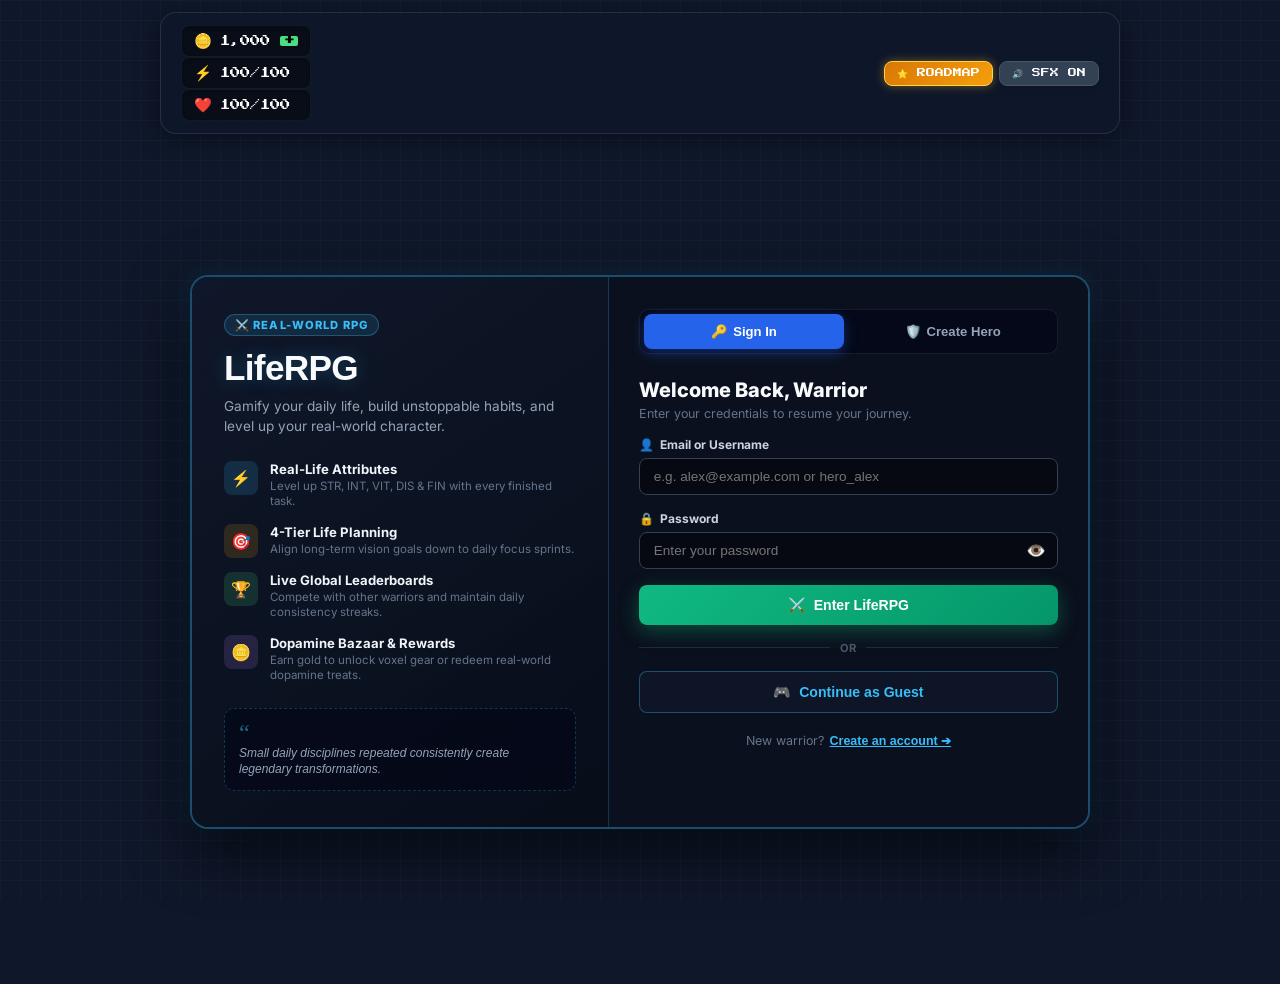
==== commit 72beb917: "feat(core): Advanced auth gateway, SPA URL routing, Base interaction fixes & UI enhancements - Advan" ====
--- a/static/index.html
+++ b/static/index.html
@@ -8,6 +8,7 @@
     <link rel="preconnect" href="https://fonts.gstatic.com" crossorigin>
     <!-- Retro Pixel RPG Fonts -->
     <link href="https://fonts.googleapis.com/css2?family=Press+Start+2P&family=VT323&family=Silkscreen:wght@400;700&family=Inter:wght@400;500;600;700;800&display=swap" rel="stylesheet">
+    <link rel="icon" href="data:image/svg+xml,<svg xmlns=%22http://www.w3.org/2000/svg%22 viewBox=%220 0 100 100%22><text y=%22.9em%22 font-size=%2290%22>⚔️</text></svg>">
     <link rel="stylesheet" href="/static/style.css">
 </head>
 <body class="rpg-body">
@@ -37,76 +38,192 @@
             <div class="top-nav-actions">
                 <button type="button" class="pixel-btn btn-sm btn-gold" onclick="openProgressionModal()">⭐ ROADMAP</button>
                 <button type="button" class="pixel-btn btn-sm btn-slate" onclick="toggleSoundFx()" id="btn-sound-toggle">🔊 SFX ON</button>
+                <button type="button" class="pixel-btn btn-sm btn-slate" id="btn-settings-top" onclick="switchAdvTab('settings')" style="display:none;">⚙️ SETTINGS</button>
                 <button type="button" class="pixel-btn btn-sm btn-slate" id="btn-logout-top" onclick="logout()" style="display:none;">LOGOUT</button>
             </div>
         </nav>
 
-        <!-- AUTH MODAL -->
-        <div class="rpg-modal-frame hidden" id="auth-container">
-            <div class="frame-chain chain-left"></div>
-            <div class="frame-chain chain-right"></div>
-            <div class="frame-vines vine-tl"></div>
-            <div class="frame-vines vine-tr"></div>
-            <div class="frame-vines vine-bl"></div>
-            <div class="frame-vines vine-br"></div>
-
-            <div class="rpg-header-plate">
-                <span class="bolt bolt-l"></span>
-                <h2 class="pixel-title">LIFERPG GATEWAY</h2>
-                <span class="bolt bolt-r"></span>
-            </div>
-
-            <div class="tabs pixel-tabs">
-                <button class="pixel-btn tab-btn active" onclick="switchTab('login')">LOGIN</button>
-                <button class="pixel-btn tab-btn" onclick="switchTab('register')">REGISTER</button>
-            </div>
-
-            <form id="login-form" onsubmit="handleLogin(event)">
-                <div class="pixel-input-group">
-                    <label>WARRIOR IDENTIFIER</label>
-                    <input type="text" id="login-identifier" placeholder="Email or Username" required>
-                </div>
-                <div class="pixel-input-group">
-                    <label>SECRET PASSPHRASE</label>
-                    <input type="password" id="login-password" placeholder="Password" required>
-                </div>
-                <button type="submit" class="pixel-btn btn-green btn-large">ENTER REALM</button>
-                <button type="button" class="pixel-btn btn-cyan" onclick="enterAsGuest()">PLAY AS GUEST</button>
-                <p id="login-error" class="error pixel-error"></p>
-            </form>
-
-            <form id="register-form" class="hidden" onsubmit="handleRegister(event)">
-                <div class="pixel-input-group">
-                    <label>HERO NAME</label>
-                    <input type="text" id="reg-name" placeholder="Full Name" required>
-                </div>
-                <div class="form-row">
-                    <div class="pixel-input-group flex-1">
-                        <label>EMAIL</label>
-                        <input type="email" id="reg-email" placeholder="Email" required>
-                    </div>
-                    <div class="pixel-input-group flex-1">
-                        <label>USERNAME</label>
-                        <input type="text" id="reg-username" placeholder="Username" required>
-                    </div>
-                </div>
-                <div class="form-row">
-                    <div class="pixel-input-group flex-1">
-                        <label>PASSWORD</label>
-                        <input type="password" id="reg-password" placeholder="Password (min 8)" required>
-                    </div>
-                    <div class="pixel-input-group flex-1">
-                        <label>CONFIRM</label>
-                        <input type="password" id="reg-confirm-password" placeholder="Confirm" required>
-                    </div>
-                </div>
-                <button type="submit" class="pixel-btn btn-green btn-large">FORGE ACCOUNT</button>
-                <p id="reg-error" class="error pixel-error"></p>
-            </form>
+        <!-- AUTH GATEWAY MODAL -->
+        <div class="auth-gateway-frame" id="auth-container">
+            <div class="auth-gateway-card">
+                <!-- Left Showcase Column -->
+                <div class="auth-showcase-column">
+                    <div class="auth-brand-header">
+                        <span class="auth-brand-badge">⚔️ REAL-WORLD RPG</span>
+                        <h1 class="auth-brand-title">LifeRPG</h1>
+                        <p class="auth-brand-tagline">Gamify your daily life, build unstoppable habits, and level up your real-world character.</p>
+                    </div>
+
+                    <div class="auth-features-list">
+                        <div class="auth-feature-item">
+                            <div class="afi-icon" style="background: rgba(56, 189, 248, 0.15); color: #38bdf8;">⚡</div>
+                            <div class="afi-text">
+                                <strong>Real-Life Attributes</strong>
+                                <span>Level up STR, INT, VIT, DIS & FIN with every finished task.</span>
+                            </div>
+                        </div>
+
+                        <div class="auth-feature-item">
+                            <div class="afi-icon" style="background: rgba(245, 158, 11, 0.15); color: #fbbf24;">🎯</div>
+                            <div class="afi-text">
+                                <strong>4-Tier Life Planning</strong>
+                                <span>Align long-term vision goals down to daily focus sprints.</span>
+                            </div>
+                        </div>
+
+                        <div class="auth-feature-item">
+                            <div class="afi-icon" style="background: rgba(74, 222, 128, 0.15); color: #4ade80;">🏆</div>
+                            <div class="afi-text">
+                                <strong>Live Global Leaderboards</strong>
+                                <span>Compete with other warriors and maintain daily consistency streaks.</span>
+                            </div>
+                        </div>
+
+                        <div class="auth-feature-item">
+                            <div class="afi-icon" style="background: rgba(192, 132, 252, 0.15); color: #c084fc;">🪙</div>
+                            <div class="afi-text">
+                                <strong>Dopamine Bazaar & Rewards</strong>
+                                <span>Earn gold to unlock voxel gear or redeem real-world dopamine treats.</span>
+                            </div>
+                        </div>
+                    </div>
+
+                    <div class="auth-quote-box">
+                        <span class="quote-mark">“</span>
+                        <p class="quote-text">Small daily disciplines repeated consistently create legendary transformations.</p>
+                    </div>
+                </div>
+
+                <!-- Right Interactive Form Column -->
+                <div class="auth-form-column">
+                    <div class="auth-tab-switch">
+                        <button type="button" class="auth-tab-btn active" id="tab-btn-login" onclick="switchTab('login')">
+                            <span>🔑</span> Sign In
+                        </button>
+                        <button type="button" class="auth-tab-btn" id="tab-btn-register" onclick="switchTab('register')">
+                            <span>🛡️</span> Create Hero
+                        </button>
+                    </div>
+
+                    <!-- LOGIN FORM -->
+                    <form id="login-form" class="auth-form-body" onsubmit="handleLogin(event)">
+                        <div class="auth-form-heading">
+                            <h3>Welcome Back, Warrior</h3>
+                            <p>Enter your credentials to resume your journey.</p>
+                        </div>
+
+                        <div class="auth-input-field">
+                            <label for="login-identifier">
+                                <span>👤</span> Email or Username
+                            </label>
+                            <input type="text" id="login-identifier" placeholder="e.g. alex@example.com or hero_alex" required autocomplete="username">
+                        </div>
+
+                        <div class="auth-input-field">
+                            <div class="auth-field-label-row">
+                                <label for="login-password">
+                                    <span>🔒</span> Password
+                                </label>
+                            </div>
+                            <div class="auth-input-wrapper">
+                                <input type="password" id="login-password" placeholder="Enter your password" required autocomplete="current-password">
+                                <button type="button" class="auth-eye-btn" onclick="togglePasswordVisibility('login-password', this)" title="Show/Hide Password">👁️</button>
+                            </div>
+                        </div>
+
+                        <div id="login-error" class="auth-error-banner hidden"></div>
+
+                        <button type="submit" class="auth-cta-btn primary-btn">
+                            <span>⚔️</span> Enter LifeRPG
+                        </button>
+
+                        <div class="auth-divider"><span>OR</span></div>
+
+                        <button type="button" class="auth-cta-btn guest-btn" onclick="enterAsGuest()">
+                            <span>🎮</span> Continue as Guest
+                        </button>
+
+                        <div class="auth-form-footer">
+                            <span>New warrior?</span>
+                            <button type="button" class="auth-link-btn" onclick="switchTab('register')">Create an account ➔</button>
+                        </div>
+                    </form>
+
+                    <!-- REGISTER FORM -->
+                    <form id="register-form" class="auth-form-body hidden" onsubmit="handleRegister(event)">
+                        <div class="auth-form-heading">
+                            <h3>Forge Your Hero</h3>
+                            <p>Embark on your journey with 1,000 starting gold.</p>
+                        </div>
+
+                        <div class="auth-input-field">
+                            <label for="reg-name">
+                                <span>👑</span> Hero Full Name
+                            </label>
+                            <input type="text" id="reg-name" placeholder="e.g. Alex Hunter" required autocomplete="name">
+                        </div>
+
+                        <div class="auth-fields-row">
+                            <div class="auth-input-field flex-1">
+                                <label for="reg-email">
+                                    <span>✉️</span> Email Address
+                                </label>
+                                <input type="email" id="reg-email" placeholder="name@domain.com" required autocomplete="email">
+                            </div>
+
+                            <div class="auth-input-field flex-1">
+                                <div class="auth-field-label-row">
+                                    <label for="reg-username">
+                                        <span>⚔️</span> Username
+                                    </label>
+                                    <span id="reg-username-indicator" class="auth-status-chip"></span>
+                                </div>
+                                <input type="text" id="reg-username" placeholder="unique_username" required autocomplete="username" oninput="onUsernameInput(this.value)">
+                            </div>
+                        </div>
+
+                        <div class="auth-fields-row">
+                            <div class="auth-input-field flex-1">
+                                <label for="reg-password">
+                                    <span>🔒</span> Password
+                                </label>
+                                <div class="auth-input-wrapper">
+                                    <input type="password" id="reg-password" placeholder="Min 8 characters" required autocomplete="new-password" oninput="checkPasswordMatch()">
+                                    <button type="button" class="auth-eye-btn" onclick="togglePasswordVisibility('reg-password', this)" title="Show/Hide Password">👁️</button>
+                                </div>
+                            </div>
+
+                            <div class="auth-input-field flex-1">
+                                <div class="auth-field-label-row">
+                                    <label for="reg-confirm-password">
+                                        <span>🛡️</span> Confirm
+                                    </label>
+                                    <span id="reg-pass-indicator" class="auth-status-chip"></span>
+                                </div>
+                                <div class="auth-input-wrapper">
+                                    <input type="password" id="reg-confirm-password" placeholder="Repeat password" required autocomplete="new-password" oninput="checkPasswordMatch()">
+                                    <button type="button" class="auth-eye-btn" onclick="togglePasswordVisibility('reg-confirm-password', this)" title="Show/Hide Password">👁️</button>
+                                </div>
+                            </div>
+                        </div>
+
+                        <div id="reg-error" class="auth-error-banner hidden"></div>
+
+                        <button type="submit" class="auth-cta-btn primary-btn">
+                            <span>🛡️</span> Create Hero & Embark
+                        </button>
+
+                        <div class="auth-form-footer">
+                            <span>Already registered?</span>
+                            <button type="button" class="auth-link-btn" onclick="switchTab('login')">Sign in here ➔</button>
+                        </div>
+                    </form>
+                </div>
+            </div>
         </div>
 
         <!-- MAIN CHARACTER CREATOR (Clean, Bit Heroes Retro Layout) -->
-        <div class="creator-container" id="creator-container">
+        <div class="creator-container hidden" id="creator-container">
             <!-- Suspension Chains & Hanging Vines -->
             <div class="creator-hanging-chain chain-l"></div>
             <div class="creator-hanging-chain chain-r"></div>
@@ -586,7 +703,10 @@
                                 <span class="tab-nav-crumb">STATS / CHARACTER PROGRESSION</span>
                                 <h2 class="tab-main-title">REAL-LIFE ATTRIBUTES & MASTERY</h2>
                             </div>
-                            <button type="button" class="pixel-btn btn-sm btn-gold" onclick="openProgressionModal()">⭐ ROADMAP</button>
+                            <div style="display: flex; gap: 8px;">
+                                <button type="button" class="pixel-btn btn-sm btn-cyan" onclick="returnToCreator()">🎨 CUSTOMIZE AVATAR</button>
+                                <button type="button" class="pixel-btn btn-sm btn-gold" onclick="openProgressionModal()">⭐ ROADMAP</button>
+                            </div>
                         </div>
 
                         <!-- Top 4-Metric Progression KPI Row -->
@@ -1166,6 +1286,16 @@
                                     <button type="button" class="pixel-btn btn-sm btn-cyan" onclick="exportUserData()">📥 EXPORT BACKUP (.JSON)</button>
                                     <button type="button" class="pixel-btn btn-sm btn-gold" onclick="document.getElementById('backup-file-input').click()">📤 RESTORE BACKUP</button>
                                     <button type="button" class="pixel-btn btn-sm btn-rose" onclick="logout()">LOGOUT</button>
+                                </div>
+                            </div>
+
+                            <div class="adv-panel" style="border-color: rgba(244, 63, 94, 0.4);">
+                                <div class="panel-header">
+                                    <h3 class="panel-title" style="color: #fb7185;">⚠️ DANGER ZONE</h3>
+                                </div>
+                                <p class="panel-desc" style="color: #fda4af;">Permanently delete your user account, character, inventory, quests, and all RPG progression. This action cannot be undone.</p>
+                                <div class="backup-actions-row">
+                                    <button type="button" class="pixel-btn btn-sm btn-rose" onclick="confirmDeleteAccount()" style="background: #e11d48; border-color: #f43f5e; color: #fff;">🗑️ PERMANENTLY DELETE ACCOUNT</button>
                                 </div>
                             </div>
                         </div>
@@ -1218,6 +1348,9 @@
                     </button>
                     <button class="adv-nav-btn" id="nav-btn-hero" onclick="switchAdvTab('hero')">
                         <span class="nav-label">hero</span>
+                    </button>
+                    <button class="adv-nav-btn" id="nav-btn-settings" onclick="switchAdvTab('settings')">
+                        <span class="nav-label">settings</span>
                     </button>
                 </nav>
 
--- a/static/style.css
+++ b/static/style.css
@@ -3,29 +3,35 @@
    Inspired by Bit Heroes & Retro RPGs
    ========================================================================== */
 
+
 :root {
-    --rpg-bg-dark: #0a0d14;
-    --rpg-frame-bg: #8d9ba8;
-    --rpg-frame-light: #c2cbd4;
-    --rpg-frame-shadow: #52606d;
-    --rpg-inner-dark: #2a3443;
-    --rpg-inner-deeper: #17202c;
-    --rpg-border-outer: #111622;
+    --rpg-bg-dark: #0f172a;
+    --rpg-frame-bg: #1e293b;
+    --rpg-frame-light: #334155;
+    --rpg-frame-shadow: #020617;
+    --rpg-inner-dark: #0f172a;
+    --rpg-inner-deeper: #020617;
+    --rpg-border-outer: #334155;
     
-    /* Vibrant Retro Colors */
-    --rpg-cyan: #38c8e8;
-    --rpg-cyan-border: #147c94;
-    --rpg-green: #52d228;
-    --rpg-green-hover: #67e83d;
-    --rpg-green-border: #23780d;
-    --rpg-gold: #fcc21b;
-    --rpg-gold-light: #fff078;
-    --rpg-gold-border: #8c6004;
-    --rpg-red: #ef4444;
+    /* Vibrant Modern Neon Colors */
+    --rpg-cyan: #22d3ee;
+    --rpg-cyan-border: #0891b2;
+    --rpg-green: #4ade80;
+    --rpg-green-hover: #22c55e;
+    --rpg-green-border: #166534;
+    --rpg-gold: #fbbf24;
+    --rpg-gold-light: #fef08a;
+    --rpg-gold-border: #b45309;
+    --rpg-red: #f87171;
     
     /* Typography */
     --font-pixel: 'Press Start 2P', monospace;
     --font-ui: 'Inter', -apple-system, BlinkMacSystemFont, sans-serif;
+    
+    /* Glows */
+    --rpg-glow-cyan: 0 0 10px rgba(34, 211, 238, 0.4);
+    --rpg-glow-gold: 0 0 10px rgba(251, 191, 36, 0.4);
+    --rpg-glow-green: 0 0 10px rgba(74, 222, 128, 0.4);
 }
 
 * {
@@ -78,46 +84,41 @@
 .hidden { display: none !important; }
 .flex-1 { flex: 1; }
 
+
 /* ==========================================================================
-   TOP RESOURCE BAR (Gold, Energy, Health)
+   TOP RESOURCE BAR (Glassmorphic)
    ========================================================================== */
-
 .rpg-resource-bar {
     width: 100%;
-    background: #111724;
-    border: 3px solid var(--rpg-border-outer);
-    border-radius: 8px;
-    padding: 8px 14px;
+    background: rgba(15, 23, 42, 0.7);
+    backdrop-filter: blur(12px);
+    -webkit-backdrop-filter: blur(12px);
+    border: 1px solid rgba(255, 255, 255, 0.1);
+    border-radius: 16px;
+    padding: 12px 20px;
     display: flex;
     justify-content: space-between;
     align-items: center;
-    box-shadow: 0 4px 14px rgba(0,0,0,0.6);
+    box-shadow: 0 4px 24px rgba(0,0,0,0.4);
     flex-wrap: wrap;
     gap: 10px;
-}
-
-.resource-group {
-    display: flex;
-    gap: 10px;
-    align-items: center;
+    position: sticky;
+    top: 12px;
+    z-index: 500;
 }
 
 .resource-chip {
     display: flex;
     align-items: center;
-    gap: 6px;
-    background: #090d15;
-    border: 2px solid #28354b;
-    border-radius: 4px;
-    padding: 4px 8px;
+    gap: 8px;
+    background: rgba(0, 0, 0, 0.4);
+    border: 1px solid rgba(255, 255, 255, 0.05);
+    border-radius: 8px;
+    padding: 6px 12px;
     font-family: var(--font-pixel);
     font-size: 0.65rem;
-}
-
-.gold-chip { border-color: var(--rpg-gold); color: var(--rpg-gold-light); }
-.energy-chip { border-color: #38bdf8; color: #bae6fd; }
-.health-chip { border-color: #ef4444; color: #fecaca; }
-
+    box-shadow: inset 0 2px 4px rgba(0,0,0,0.2);
+}
 .res-icon { font-size: 0.9rem; }
 .res-add {
     background: var(--rpg-green);
@@ -146,13 +147,9 @@
     width: 100%;
     background: var(--rpg-frame-bg);
     background: linear-gradient(180deg, #99a7b5 0%, #6e7e8e 100%);
-    border: 4px solid var(--rpg-border-outer);
+    border: 2px solid var(--rpg-border-outer);
     border-radius: 12px;
-    box-shadow: 
-        inset 0 4px 0 var(--rpg-frame-light),
-        inset 0 -4px 0 var(--rpg-frame-shadow),
-        0 0 0 3px #182230,
-        0 16px 40px rgba(0, 0, 0, 0.8);
+    
     padding: 24px 20px 20px 20px;
     margin-top: 24px;
 }
@@ -179,7 +176,7 @@
     width: 22px;
     height: 22px;
     background-color: #38b02a;
-    box-shadow: inset 2px 2px 0 #7bf06c, inset -2px -2px 0 #155e09, 0 0 0 2px #090c13;
+    
     z-index: 20;
 }
 .vine-tl { top: -6px; left: -6px; }
@@ -193,9 +190,9 @@
     align-items: center;
     justify-content: center;
     background: linear-gradient(180deg, #2b3648 0%, #151d2a 100%);
-    border: 3px solid var(--rpg-border-outer);
+    border: 2px solid var(--rpg-border-outer);
     border-radius: 6px;
-    box-shadow: inset 0 2px 0 rgba(255,255,255,0.2), 0 4px 8px rgba(0,0,0,0.5);
+    
     padding: 6px 20px;
     margin: 0 auto 16px auto;
     max-width: 380px;
@@ -237,13 +234,13 @@
 /* Controls Column */
 .controls-column {
     background: var(--rpg-inner-dark);
-    border: 3px solid var(--rpg-border-outer);
+    border: 2px solid var(--rpg-border-outer);
     border-radius: 8px;
     padding: 12px 14px;
     display: flex;
     flex-direction: column;
     gap: 10px;
-    box-shadow: inset 0 2px 4px rgba(0,0,0,0.4);
+    
 }
 
 .view-mode-tabs {
@@ -305,7 +302,7 @@
     padding: 7px 0;
     cursor: pointer;
     border-radius: 4px;
-    box-shadow: inset 0 2px 0 rgba(255,255,255,0.2), 0 2px 0 #000;
+    
     transition: all 0.12s ease;
 }
 
@@ -319,7 +316,7 @@
     background: var(--rpg-cyan);
     color: #032128;
     border-color: #06404c;
-    box-shadow: inset 0 2px 0 #aff5ff, 0 2px 0 #000;
+    
     font-weight: bold;
 }
 
@@ -334,7 +331,7 @@
     font-size: 0.72rem;
     padding: 7px 10px;
     outline: none;
-    box-shadow: inset 0 2px 4px rgba(0,0,0,0.6);
+    
 }
 .clean-name-input:focus {
     border-color: var(--rpg-cyan);
@@ -360,7 +357,7 @@
     cursor: pointer;
     font-size: 0.68rem;
     border-radius: 3px;
-    box-shadow: inset 0 1px 0 rgba(255,255,255,0.2), 0 2px 0 #000;
+    
     transition: background 0.1s;
 }
 
@@ -444,7 +441,7 @@
     font-size: 0.58rem;
     cursor: pointer;
     text-align: center;
-    box-shadow: inset 0 1px 0 rgba(255,255,255,0.1), 0 2px 0 #000;
+    
     transition: all 0.12s ease;
     user-select: none;
 }
@@ -460,7 +457,7 @@
     color: #032128;
     border-color: #0c5666;
     font-weight: bold;
-    box-shadow: inset 0 2px 0 #aff5ff, 0 2px 0 #000;
+    
 }
 
 /* ==========================================================================
@@ -475,13 +472,13 @@
 
 .preview-stage-container {
     background: var(--rpg-inner-deeper);
-    border: 3px solid var(--rpg-border-outer);
+    border: 2px solid var(--rpg-border-outer);
     border-radius: 8px;
     padding: 12px;
     display: flex;
     flex-direction: column;
     align-items: center;
-    box-shadow: inset 0 0 20px rgba(0,0,0,0.8);
+    
     position: relative;
 }
 
@@ -594,77 +591,97 @@
     gap: 10px;
 }
 
+
 .pixel-btn {
     font-family: var(--font-pixel);
-    border: 3px solid var(--rpg-border-outer);
-    border-radius: 6px;
+    background: #1e293b;
+    color: #f1f5f9;
+    border: 1px solid #475569;
+    border-radius: 8px;
+    padding: 10px 16px;
+    font-size: 0.65rem;
     cursor: pointer;
-    text-align: center;
-    letter-spacing: 0.5px;
-    user-select: none;
-    transition: all 0.1s ease;
+    text-transform: uppercase;
+    transition: all 0.2s ease;
+    box-shadow: 0 4px 6px rgba(0,0,0,0.1);
+    position: relative;
+    overflow: hidden;
+}
+
+.pixel-btn:hover {
+    transform: translateY(-2px);
+    box-shadow: 0 6px 12px rgba(0,0,0,0.2);
+    border-color: #94a3b8;
 }
 
 .pixel-btn:active {
-    transform: translateY(2px);
-    box-shadow: none !important;
+    transform: translateY(1px);
+    box-shadow: 0 2px 4px rgba(0,0,0,0.1);
 }
 
 .btn-sm {
-    padding: 6px 10px;
-    font-size: 0.6rem;
+    padding: 6px 12px;
+    font-size: 0.55rem;
 }
 
 .btn-large {
-    padding: 12px 18px;
+    padding: 14px 24px;
     font-size: 0.8rem;
-}
-
-.btn-chunky {
-    padding: 14px 12px;
-    font-size: 0.88rem;
-    font-weight: bold;
-}
-
-/* Reference Buttons */
+    letter-spacing: 0.05em;
+}
+
+/* Modern Button Colors */
 .btn-cyan {
-    background: var(--rpg-cyan);
-    color: #032128;
-    box-shadow: 
-        inset 0 3px 0 #9cf2fd,
-        inset 0 -3px 0 var(--rpg-cyan-border),
-        0 4px 0 #000;
-}
-.btn-cyan:hover { background: #4fe0fc; }
+    background: linear-gradient(135deg, #0284c7, #0ea5e9);
+    border-color: #38bdf8;
+    color: #fff;
+    box-shadow: var(--rpg-glow-cyan);
+}
+.btn-cyan:hover {
+    background: linear-gradient(135deg, #0369a1, #0284c7);
+    border-color: #7dd3fc;
+    box-shadow: 0 0 15px rgba(34, 211, 238, 0.6);
+}
 
 .btn-green {
-    background: var(--rpg-green);
-    color: #062b03;
-    box-shadow: 
-        inset 0 3px 0 #95ff7a,
-        inset 0 -3px 0 var(--rpg-green-border),
-        0 4px 0 #000;
-}
-.btn-green:hover { background: var(--rpg-green-hover); }
+    background: linear-gradient(135deg, #16a34a, #22c55e);
+    border-color: #4ade80;
+    color: #fff;
+    box-shadow: var(--rpg-glow-green);
+}
+.btn-green:hover {
+    background: linear-gradient(135deg, #15803d, #16a34a);
+    border-color: #86efac;
+    box-shadow: 0 0 15px rgba(74, 222, 128, 0.6);
+}
 
 .btn-gold {
-    background: var(--rpg-gold);
-    color: #382401;
-    box-shadow: 
-        inset 0 3px 0 #fff4a8,
-        inset 0 -3px 0 var(--rpg-gold-border),
-        0 4px 0 #000;
+    background: linear-gradient(135deg, #d97706, #f59e0b);
+    border-color: #fcd34d;
+    color: #fff;
+    box-shadow: var(--rpg-glow-gold);
+}
+.btn-gold:hover {
+    background: linear-gradient(135deg, #b45309, #d97706);
+    border-color: #fde68a;
+    box-shadow: 0 0 15px rgba(251, 191, 36, 0.6);
+}
+
+.btn-red, .btn-rose {
+    background: linear-gradient(135deg, #dc2626, #ef4444);
+    border-color: #f87171;
+    color: #fff;
 }
 
 .btn-slate {
-    background: #394860;
-    color: #fff;
-    box-shadow: 
-        inset 0 2px 0 #5b6f8f,
-        inset 0 -2px 0 #1e2634,
-        0 3px 0 #000;
-}
-
+    background: #334155;
+    border-color: #475569;
+    color: #f8fafc;
+}
+.btn-slate:hover {
+    background: #475569;
+    border-color: #64748b;
+}
 /* ==========================================================================
    HERO DASHBOARD & QUESTS (Earn Gold & XP)
    ========================================================================== */
@@ -828,7 +845,7 @@
     width: 460px;
     max-width: 95vw;
     background: #1a2332;
-    border: 4px solid var(--rpg-border-outer);
+    border: 2px solid var(--rpg-border-outer);
     border-radius: 12px;
     box-shadow: 0 0 0 3px #52607b, 0 16px 40px rgba(0,0,0,0.8);
     padding: 20px;
@@ -852,7 +869,7 @@
 
 .rpg-modal-content {
     background: #1c2637;
-    border: 4px solid var(--rpg-border-outer);
+    border: 2px solid var(--rpg-border-outer);
     border-radius: 12px;
     box-shadow: 0 0 0 4px #52607b, 0 20px 50px rgba(0,0,0,0.9);
     width: 540px;
@@ -943,7 +960,7 @@
     min-height: 100vh !important;
     background: #080c14;
     border: none;
-    border-radius: 0;
+    border-radius: 8px;
     box-shadow: none;
     display: flex;
     flex-direction: column;
@@ -967,7 +984,7 @@
     justify-content: space-between;
     align-items: center;
     padding: 12px 20px;
-    box-shadow: inset 0 -2px 0 #1b2636;
+    
     flex-wrap: wrap;
     gap: 12px;
 }
@@ -1015,7 +1032,7 @@
     border: 2px solid #2b394e;
     border-radius: 4px;
     padding: 4px 10px;
-    box-shadow: inset 0 1px 0 rgba(255,255,255,0.1), 0 2px 0 #000;
+    
 }
 
 .adv-hud-chip.xp-chip {
@@ -1138,7 +1155,7 @@
     gap: 4px;
     cursor: pointer;
     transition: all 0.12s ease;
-    box-shadow: inset 0 1px 0 rgba(255,255,255,0.1), 0 2px 0 #000;
+    
 }
 
 .adv-nav-btn .nav-icon {
@@ -1163,7 +1180,7 @@
 .adv-nav-btn.active {
     background: var(--rpg-cyan);
     border-color: #0c5666;
-    box-shadow: inset 0 2px 0 #aff5ff, 0 2px 0 #000;
+    
 }
 
 .adv-nav-btn.active .nav-label {
@@ -1184,10 +1201,10 @@
 /* --- World Viewport Box --- */
 .adv-world-container {
     background: #0a0f18;
-    border: 3px solid var(--rpg-border-outer);
+    border: 2px solid var(--rpg-border-outer);
     border-radius: 6px;
     padding: 12px;
-    box-shadow: inset 0 0 25px rgba(0,0,0,0.8);
+    
     display: flex;
     flex-direction: column;
     gap: 10px;
@@ -1557,10 +1574,10 @@
 
 .adv-panel {
     background: #0a0f18;
-    border: 3px solid var(--rpg-border-outer);
+    border: 2px solid var(--rpg-border-outer);
     border-radius: 6px;
     padding: 10px 12px;
-    box-shadow: inset 0 0 15px rgba(0,0,0,0.6);
+    
     display: flex;
     flex-direction: column;
     gap: 10px;
@@ -1692,7 +1709,7 @@
     border-radius: 4px;
     padding: 6px 10px;
     cursor: pointer;
-    box-shadow: inset 0 1px 0 rgba(255,255,255,0.3), 0 2px 0 #000;
+    
     transition: all 0.1s ease;
     white-space: nowrap;
 }
@@ -1938,13 +1955,13 @@
 
 .vehicle-card.unlocked {
     border-color: #38bdf8;
-    box-shadow: inset 0 0 10px rgba(56, 189, 248, 0.15);
+    
 }
 
 .vehicle-card.active-ride {
     border-color: #facc15;
     background: #1c1908;
-    box-shadow: inset 0 0 12px rgba(250, 204, 21, 0.25);
+    
 }
 
 .vehicle-card.locked {
@@ -2082,7 +2099,7 @@
     border: 2px solid #223249;
     border-radius: 6px;
     padding: 10px 14px;
-    box-shadow: inset 0 0 10px rgba(0,0,0,0.5);
+    
 }
 
 .tab-header-titles {
@@ -2623,7 +2640,7 @@
     border: 2px solid #334155;
     border-radius: 6px;
     padding: 10px;
-    box-shadow: inset 0 0 15px rgba(0,0,0,0.8);
+    
 }
 
 .hero-sheet-name {
@@ -3068,7 +3085,7 @@
     display: flex;
     align-items: center;
     gap: 8px;
-    box-shadow: inset 0 0 10px rgba(0, 0, 0, 0.5);
+    
 }
 
 .home-eco-chip.gold { border-color: #ca8a04; }
@@ -3132,12 +3149,12 @@
 .home-canvas-viewport {
     position: relative;
     background: #020617;
-    border: 3px solid #1e293b;
+    border: 2px solid #1e293b;
     border-radius: 8px;
     overflow: hidden;
     display: flex;
     justify-content: center;
-    box-shadow: inset 0 0 30px rgba(0, 0, 0, 0.9);
+    
 }
 
 #home-canvas {
@@ -3524,7 +3541,7 @@
     flex-direction: column;
     overflow-y: auto;
     background: #090e18 !important;
-    border: 3px solid #6366f1 !important;
+    border: 2px solid #6366f1 !important;
     box-shadow: 0 0 30px rgba(99, 102, 241, 0.3), inset 0 0 15px rgba(0, 0, 0, 0.8) !important;
 }
 
@@ -3684,7 +3701,7 @@
     display: flex;
     flex-direction: column;
     gap: 16px;
-    box-shadow: inset 0 0 20px rgba(0, 0, 0, 0.6);
+    
 }
 
 .synth-top-row {
@@ -3748,7 +3765,7 @@
     border: 2px solid #1e293b;
     border-radius: 6px;
     padding: 6px 12px;
-    box-shadow: inset 0 0 10px rgba(0, 0, 0, 0.8);
+    
 }
 
 .synth-eq-display .music-eq-bar {
@@ -5214,7 +5231,7 @@
 /* Hero Adventure Banner */
 .campaign-adventure-hero {
     background: linear-gradient(135deg, #0b1320 0%, #172438 100%);
-    border: 3px solid #23354e;
+    border: 2px solid #23354e;
     border-radius: 8px;
     padding: 16px 20px;
     box-shadow: 0 6px 20px rgba(0, 0, 0, 0.6);
@@ -5348,7 +5365,7 @@
     grid-template-columns: 56px 1fr;
     gap: 14px;
     background: #0b1320;
-    border: 3px solid #1e293b;
+    border: 2px solid #1e293b;
     border-radius: 8px;
     padding: 14px 16px;
     box-shadow: 0 4px 14px rgba(0, 0, 0, 0.5);
@@ -5431,7 +5448,7 @@
     width: 48px;
     height: 48px;
     border-radius: 8px;
-    border: 3px solid #334155;
+    border: 2px solid #334155;
     display: flex;
     align-items: center;
     justify-content: center;
@@ -5439,7 +5456,7 @@
     font-size: 0.75rem;
     font-weight: bold;
     align-self: center;
-    box-shadow: inset 0 2px 0 rgba(255,255,255,0.3);
+    
 }
 
 /* Milestone Content */
@@ -5550,7 +5567,7 @@
 
 .intel-block {
     background: #0b1320;
-    border: 3px solid #1e293b;
+    border: 2px solid #1e293b;
     border-radius: 8px;
     padding: 16px;
     box-shadow: 0 4px 14px rgba(0,0,0,0.5);
@@ -5784,7 +5801,7 @@
     align-items: center !important;
     cursor: pointer !important;
     transition: all 0.15s ease !important;
-    box-shadow: inset 0 1px 0 rgba(255,255,255,0.06) !important;
+    
     user-select: none !important;
 }
 
@@ -5819,7 +5836,7 @@
 .adv-bottom-dock .adv-nav-btn.active {
     background: linear-gradient(180deg, #162438 0%, #090e17 100%) !important;
     border-top: 3px solid #38bdf8 !important;
-    box-shadow: inset 0 4px 0 #38bdf8, 0 0 16px rgba(56, 189, 248, 0.35) !important;
+    
 }
 
 .wireframe-bottom-bar .adv-nav-btn.active .nav-label,
@@ -6286,9 +6303,9 @@
     min-height: 0;
     background: #080c14;
     border: none;
-    border-radius: 0;
+    border-radius: 8px;
     overflow: hidden;
-    box-shadow: inset 0 0 50px rgba(0, 0, 0, 0.9);
+    
 }
 
 #adv-world-canvas {
@@ -6930,3 +6947,401 @@
     .ftb-reward-preview { display: none; }
     .qbh-rewards { display: none; }
 }
+
+/* Sleek Scrollbars */
+::-webkit-scrollbar {
+    width: 6px;
+    height: 6px;
+}
+::-webkit-scrollbar-track {
+    background: transparent;
+}
+::-webkit-scrollbar-thumb {
+    background: rgba(148, 163, 184, 0.3);
+    border-radius: 10px;
+}
+::-webkit-scrollbar-thumb:hover {
+    background: rgba(148, 163, 184, 0.6);
+}
+
+.rpg-modal-frame, .rpg-modal-content {
+    background: rgba(15, 23, 42, 0.95);
+    backdrop-filter: blur(20px);
+    border: 1px solid rgba(255, 255, 255, 0.1);
+    border-radius: 16px;
+    box-shadow: 0 25px 50px -12px rgba(0, 0, 0, 0.7);
+}
+
+.auth-gateway-frame {
+    display: flex;
+    justify-content: center;
+    align-items: center;
+    min-height: calc(100vh - 80px);
+    padding: 32px 16px;
+    position: relative;
+    z-index: 50;
+}
+
+.auth-gateway-card {
+    display: grid;
+    grid-template-columns: 1fr 1.15fr;
+    max-width: 900px;
+    width: 100%;
+    background: rgba(13, 19, 33, 0.95);
+    border: 2px solid rgba(56, 189, 248, 0.35);
+    border-radius: 18px;
+    box-shadow: 0 20px 60px rgba(0, 0, 0, 0.75), 0 0 30px rgba(56, 189, 248, 0.15);
+    backdrop-filter: blur(16px);
+    overflow: hidden;
+}
+
+@media (max-width: 820px) {
+    .auth-gateway-card {
+        grid-template-columns: 1fr;
+    }
+    .auth-showcase-column {
+        display: none;
+    }
+}
+
+.auth-showcase-column {
+    background: linear-gradient(145deg, rgba(15, 23, 42, 0.95), rgba(8, 13, 25, 0.98));
+    border-right: 1px solid rgba(56, 189, 248, 0.2);
+    padding: 36px 32px;
+    display: flex;
+    flex-direction: column;
+    justify-content: space-between;
+    gap: 24px;
+}
+
+.auth-brand-badge {
+    display: inline-block;
+    font-size: 0.7rem;
+    font-weight: 800;
+    letter-spacing: 0.1em;
+    color: #38bdf8;
+    background: rgba(56, 189, 248, 0.12);
+    border: 1px solid rgba(56, 189, 248, 0.3);
+    padding: 3px 10px;
+    border-radius: 20px;
+    margin-bottom: 12px;
+}
+
+.auth-brand-title {
+    font-family: var(--font-title, sans-serif);
+    font-size: 2.2rem;
+    font-weight: 900;
+    color: #f8fafc;
+    letter-spacing: -0.02em;
+    margin: 0 0 8px 0;
+    text-shadow: 0 0 20px rgba(56, 189, 248, 0.3);
+}
+
+.auth-brand-tagline {
+    font-size: 0.85rem;
+    color: #94a3b8;
+    line-height: 1.5;
+    margin: 0;
+}
+
+.auth-features-list {
+    display: flex;
+    flex-direction: column;
+    gap: 14px;
+}
+
+.auth-feature-item {
+    display: flex;
+    align-items: flex-start;
+    gap: 12px;
+}
+
+.afi-icon {
+    width: 34px;
+    height: 34px;
+    min-width: 34px;
+    border-radius: 8px;
+    display: flex;
+    align-items: center;
+    justify-content: center;
+    font-size: 1rem;
+}
+
+.afi-text {
+    display: flex;
+    flex-direction: column;
+    gap: 2px;
+}
+
+.afi-text strong {
+    font-size: 0.82rem;
+    color: #f1f5f9;
+    font-weight: 700;
+}
+
+.afi-text span {
+    font-size: 0.72rem;
+    color: #64748b;
+    line-height: 1.35;
+}
+
+.auth-quote-box {
+    background: rgba(2, 6, 23, 0.6);
+    border: 1px dashed rgba(56, 189, 248, 0.25);
+    border-radius: 10px;
+    padding: 12px 14px;
+    position: relative;
+}
+
+.quote-mark {
+    font-size: 1.5rem;
+    line-height: 1;
+    color: #38bdf8;
+    opacity: 0.5;
+    font-family: serif;
+}
+
+.quote-text {
+    font-size: 0.75rem;
+    font-style: italic;
+    color: #94a3b8;
+    line-height: 1.4;
+    margin: 0;
+}
+
+.auth-form-column {
+    padding: 32px 30px;
+    display: flex;
+    flex-direction: column;
+    background: rgba(10, 15, 29, 0.8);
+}
+
+.auth-tab-switch {
+    display: flex;
+    gap: 8px;
+    background: rgba(2, 6, 23, 0.7);
+    padding: 4px;
+    border-radius: 10px;
+    border: 1px solid rgba(255, 255, 255, 0.08);
+    margin-bottom: 24px;
+}
+
+.auth-tab-btn {
+    flex: 1;
+    display: flex;
+    align-items: center;
+    justify-content: center;
+    gap: 6px;
+    padding: 10px 14px;
+    font-size: 0.82rem;
+    font-weight: 700;
+    color: #94a3b8;
+    background: transparent;
+    border: none;
+    border-radius: 8px;
+    cursor: pointer;
+    transition: all 0.2s ease;
+}
+
+.auth-tab-btn:hover {
+    color: #fff;
+}
+
+.auth-tab-btn.active {
+    background: #2563eb;
+    color: #ffffff;
+    box-shadow: 0 4px 14px rgba(37, 99, 235, 0.4);
+}
+
+.auth-form-body {
+    display: flex;
+    flex-direction: column;
+    gap: 16px;
+}
+
+.auth-form-heading h3 {
+    font-size: 1.25rem;
+    font-weight: 800;
+    color: #f8fafc;
+    margin: 0 0 4px 0;
+}
+
+.auth-form-heading p {
+    font-size: 0.78rem;
+    color: #64748b;
+    margin: 0;
+}
+
+.auth-input-field {
+    display: flex;
+    flex-direction: column;
+    gap: 6px;
+}
+
+.auth-input-field label {
+    font-size: 0.75rem;
+    font-weight: 700;
+    color: #cbd5e1;
+    display: flex;
+    align-items: center;
+    gap: 6px;
+}
+
+.auth-field-label-row {
+    display: flex;
+    justify-content: space-between;
+    align-items: center;
+}
+
+.auth-input-wrapper {
+    position: relative;
+    display: flex;
+    align-items: center;
+}
+
+.auth-input-field input {
+    width: 100%;
+    background: #060911;
+    border: 1px solid #334155;
+    border-radius: 8px;
+    padding: 10px 14px;
+    font-size: 0.85rem;
+    color: #f8fafc;
+    transition: all 0.2s ease;
+}
+
+.auth-input-wrapper input {
+    padding-right: 40px;
+}
+
+.auth-input-field input:focus {
+    outline: none;
+    border-color: #38bdf8;
+    box-shadow: 0 0 0 3px rgba(56, 189, 248, 0.18);
+    background: #090e1a;
+}
+
+.auth-eye-btn {
+    position: absolute;
+    right: 8px;
+    background: transparent;
+    border: none;
+    color: #94a3b8;
+    cursor: pointer;
+    padding: 4px;
+    font-size: 1rem;
+    transition: color 0.15s ease;
+}
+
+.auth-eye-btn:hover {
+    color: #f8fafc;
+}
+
+.auth-fields-row {
+    display: flex;
+    gap: 12px;
+}
+
+.flex-1 { flex: 1; }
+
+.auth-status-chip {
+    font-size: 0.68rem;
+    font-weight: 700;
+}
+
+.auth-status-chip.success { color: #4ade80; }
+.auth-status-chip.error { color: #f43f5e; }
+.auth-status-chip.checking { color: #94a3b8; }
+
+.auth-cta-btn {
+    display: flex;
+    align-items: center;
+    justify-content: center;
+    gap: 8px;
+    width: 100%;
+    padding: 12px 18px;
+    font-size: 0.88rem;
+    font-weight: 800;
+    border-radius: 8px;
+    cursor: pointer;
+    border: none;
+    transition: all 0.2s ease;
+}
+
+.auth-cta-btn.primary-btn {
+    background: linear-gradient(135deg, #10b981, #059669);
+    color: #ffffff;
+    box-shadow: 0 6px 20px rgba(16, 185, 129, 0.35);
+}
+
+.auth-cta-btn.primary-btn:hover {
+    transform: translateY(-1px);
+    box-shadow: 0 8px 25px rgba(16, 185, 129, 0.5);
+}
+
+.auth-cta-btn.guest-btn {
+    background: rgba(15, 23, 42, 0.8);
+    color: #38bdf8;
+    border: 1px solid rgba(56, 189, 248, 0.35);
+}
+
+.auth-cta-btn.guest-btn:hover {
+    background: rgba(56, 189, 248, 0.12);
+    border-color: #38bdf8;
+}
+
+.auth-divider {
+    display: flex;
+    align-items: center;
+    text-align: center;
+    color: #475569;
+    font-size: 0.7rem;
+    font-weight: 700;
+}
+
+.auth-divider::before, .auth-divider::after {
+    content: '';
+    flex: 1;
+    border-bottom: 1px solid rgba(255, 255, 255, 0.1);
+}
+
+.auth-divider span {
+    padding: 0 10px;
+}
+
+.auth-form-footer {
+    display: flex;
+    align-items: center;
+    justify-content: center;
+    gap: 6px;
+    font-size: 0.78rem;
+    color: #64748b;
+    margin-top: 4px;
+}
+
+.auth-link-btn {
+    background: transparent;
+    border: none;
+    color: #38bdf8;
+    font-weight: 700;
+    font-size: 0.78rem;
+    cursor: pointer;
+    text-decoration: underline;
+    padding: 0;
+}
+
+.auth-link-btn:hover {
+    color: #7dd3fc;
+}
+
+.auth-error-banner {
+    background: rgba(244, 63, 94, 0.15);
+    border: 1px solid rgba(244, 63, 94, 0.4);
+    color: #fb7185;
+    padding: 8px 12px;
+    border-radius: 6px;
+    font-size: 0.75rem;
+    font-weight: 600;
+    text-align: center;
+}
+
